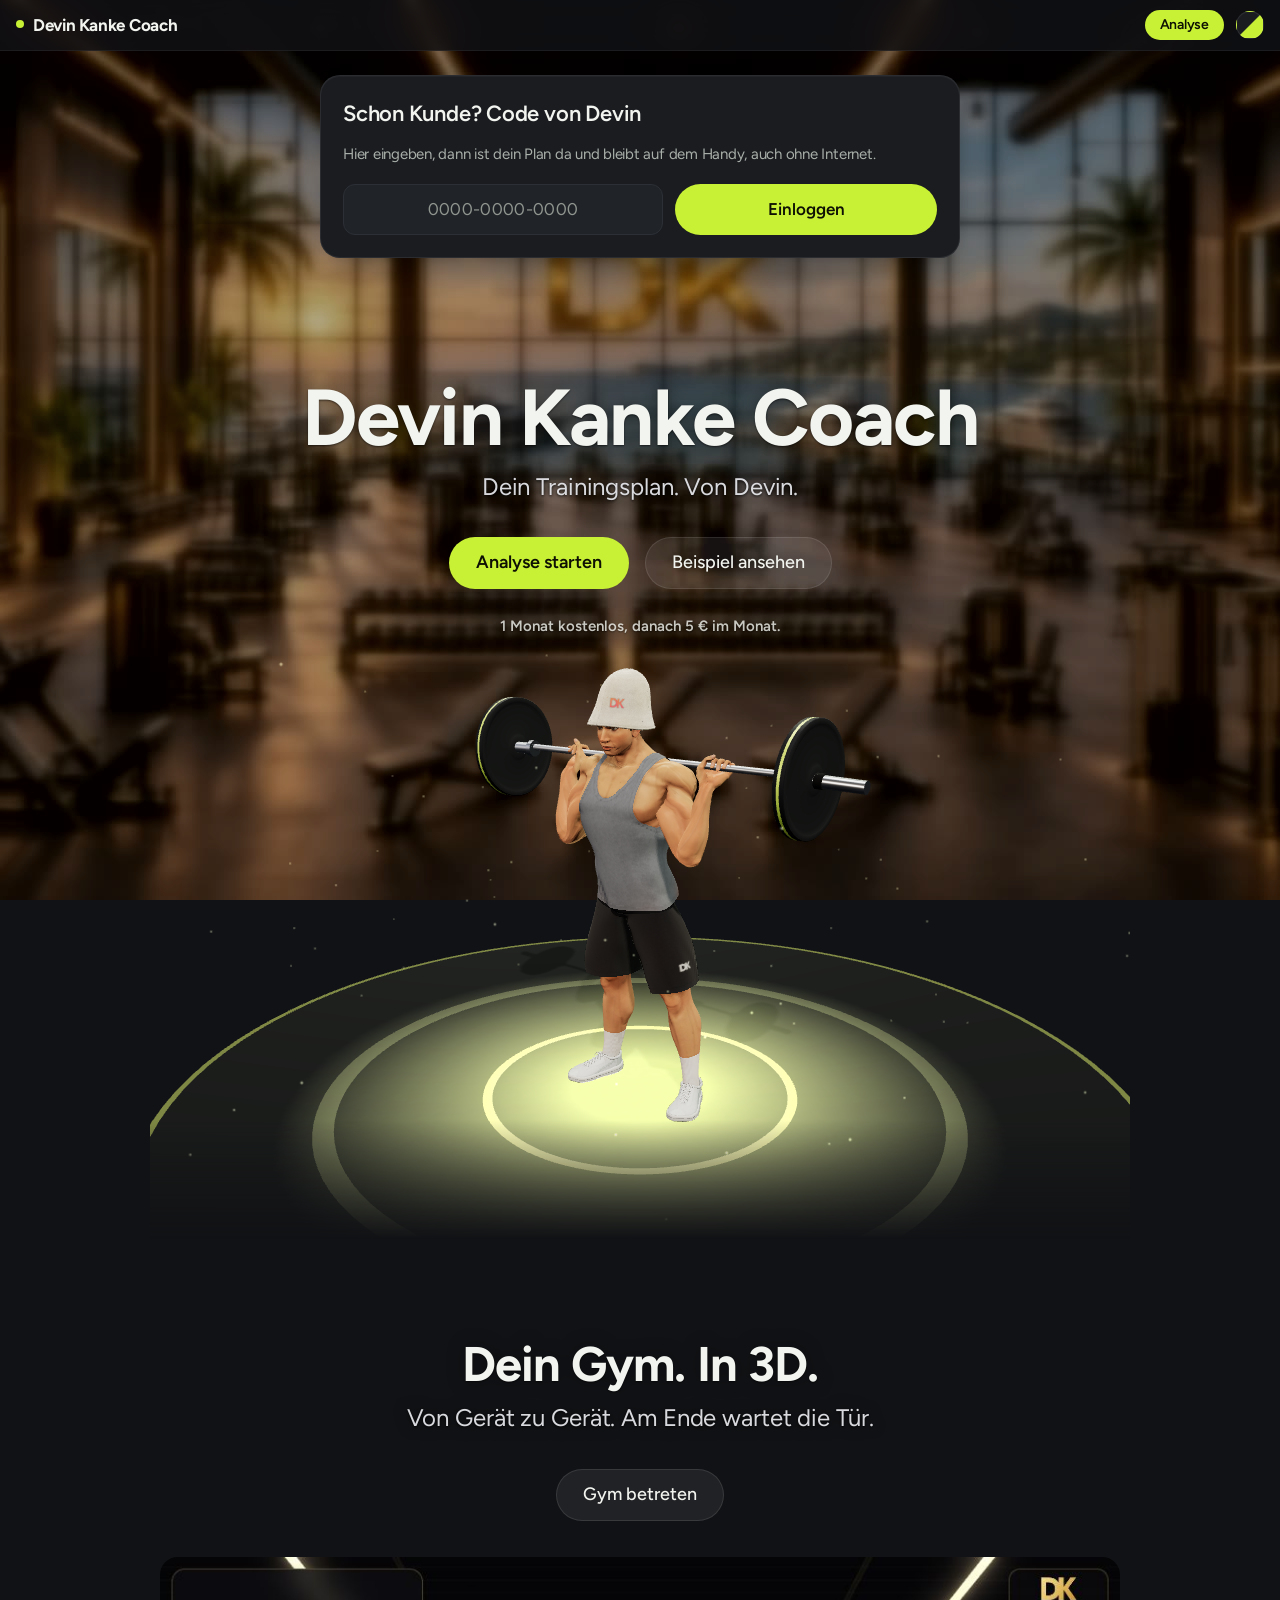
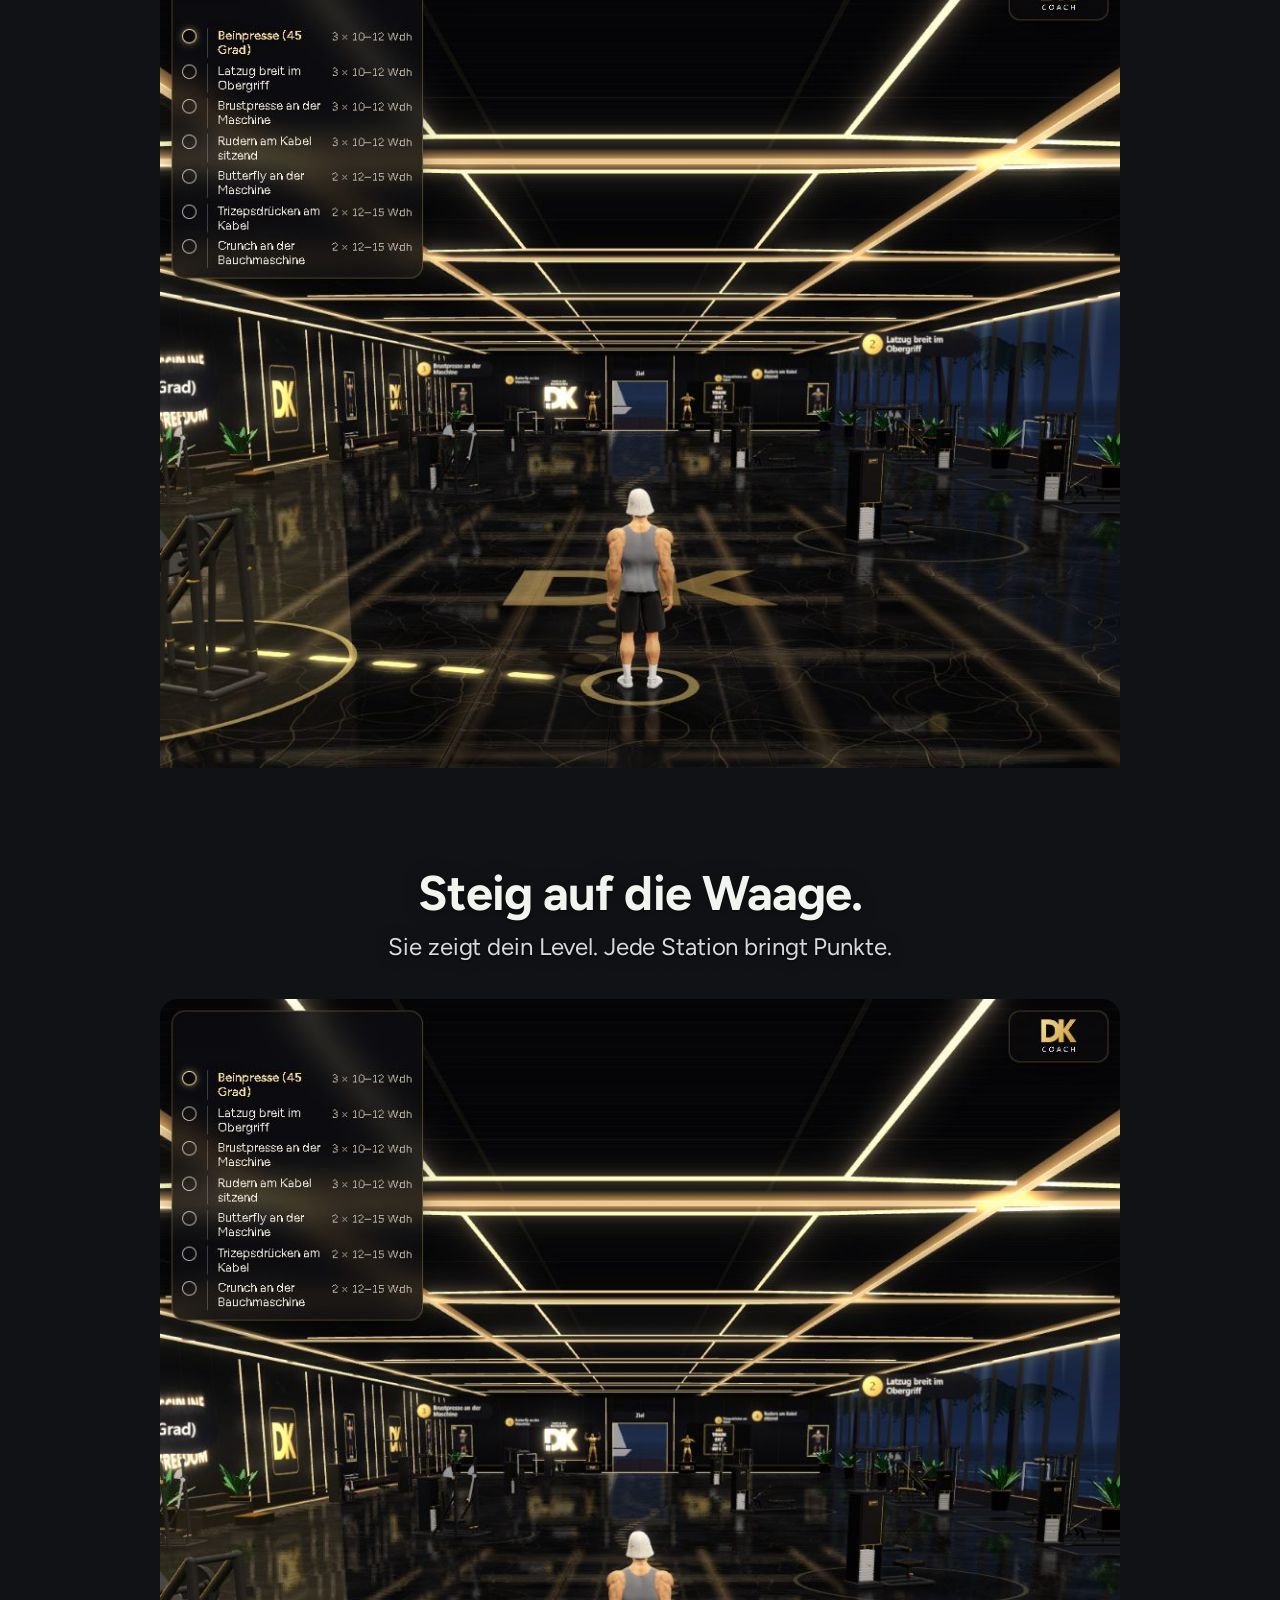
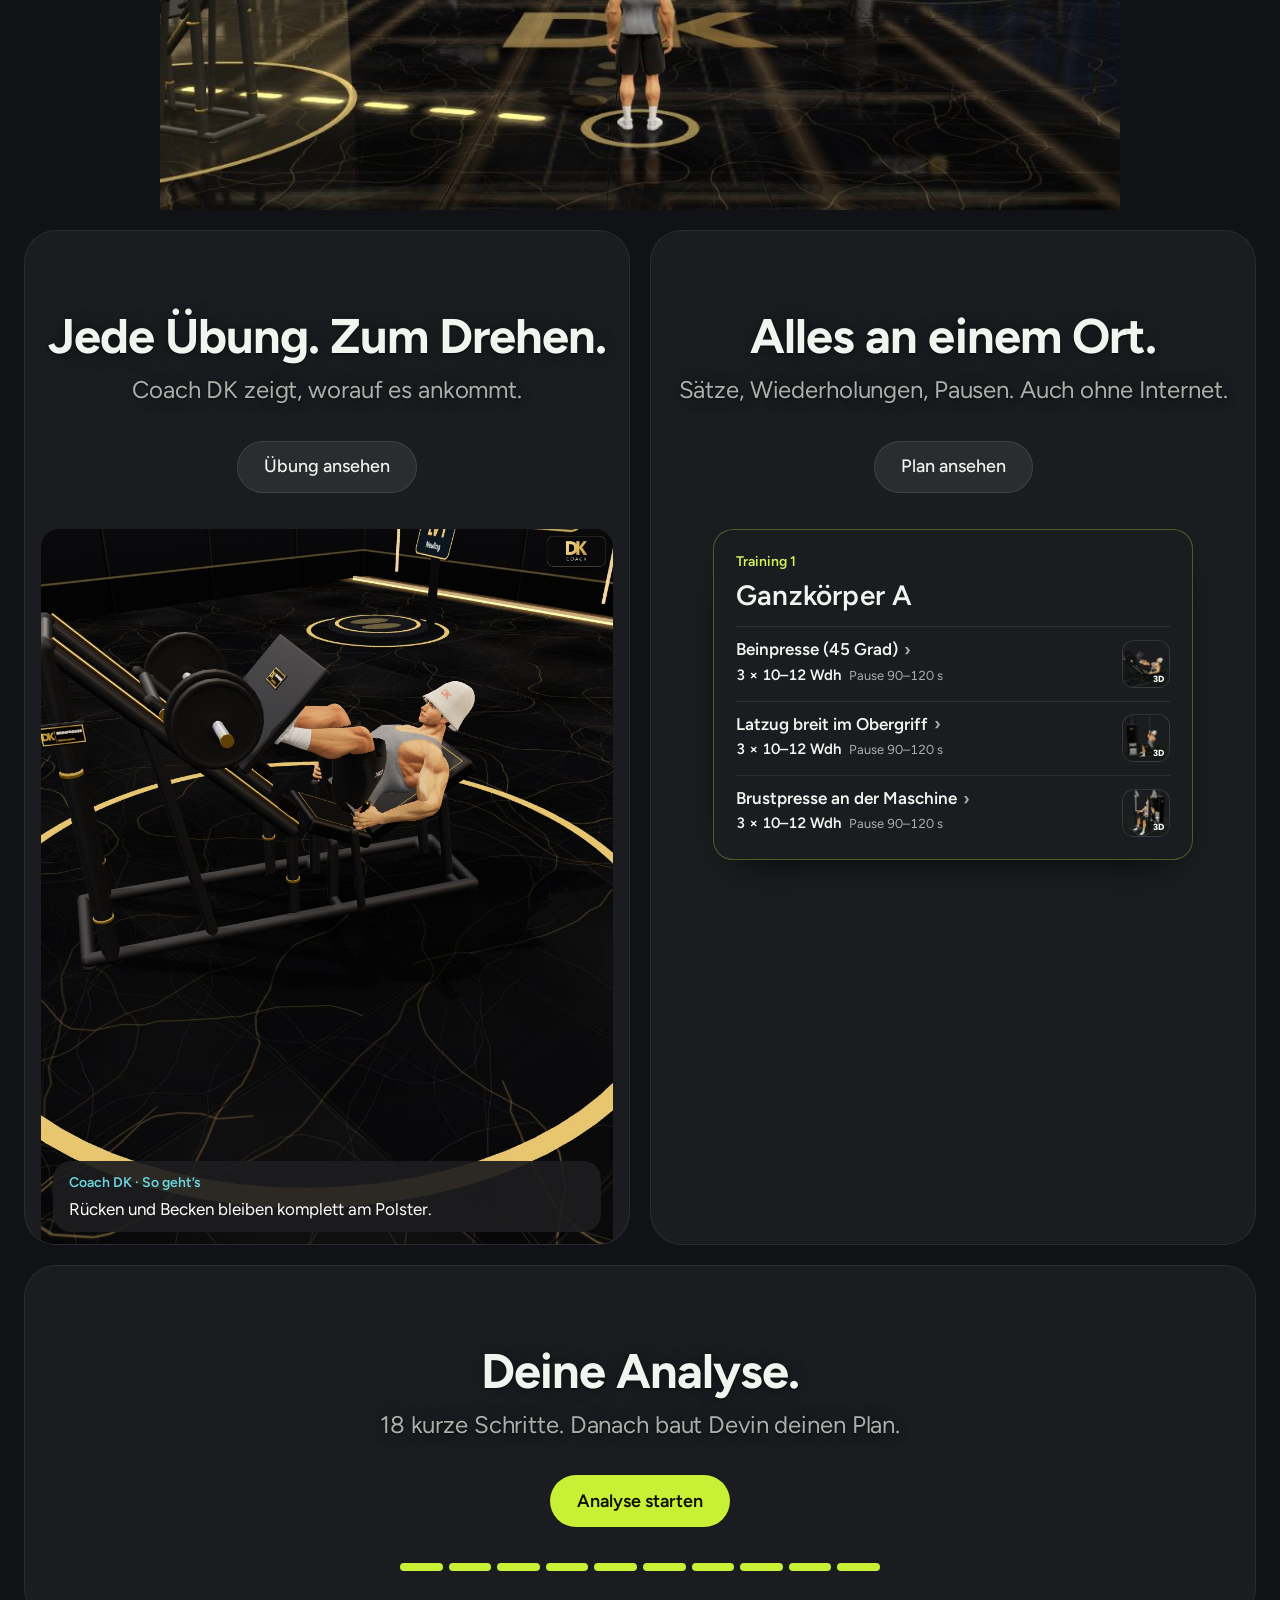
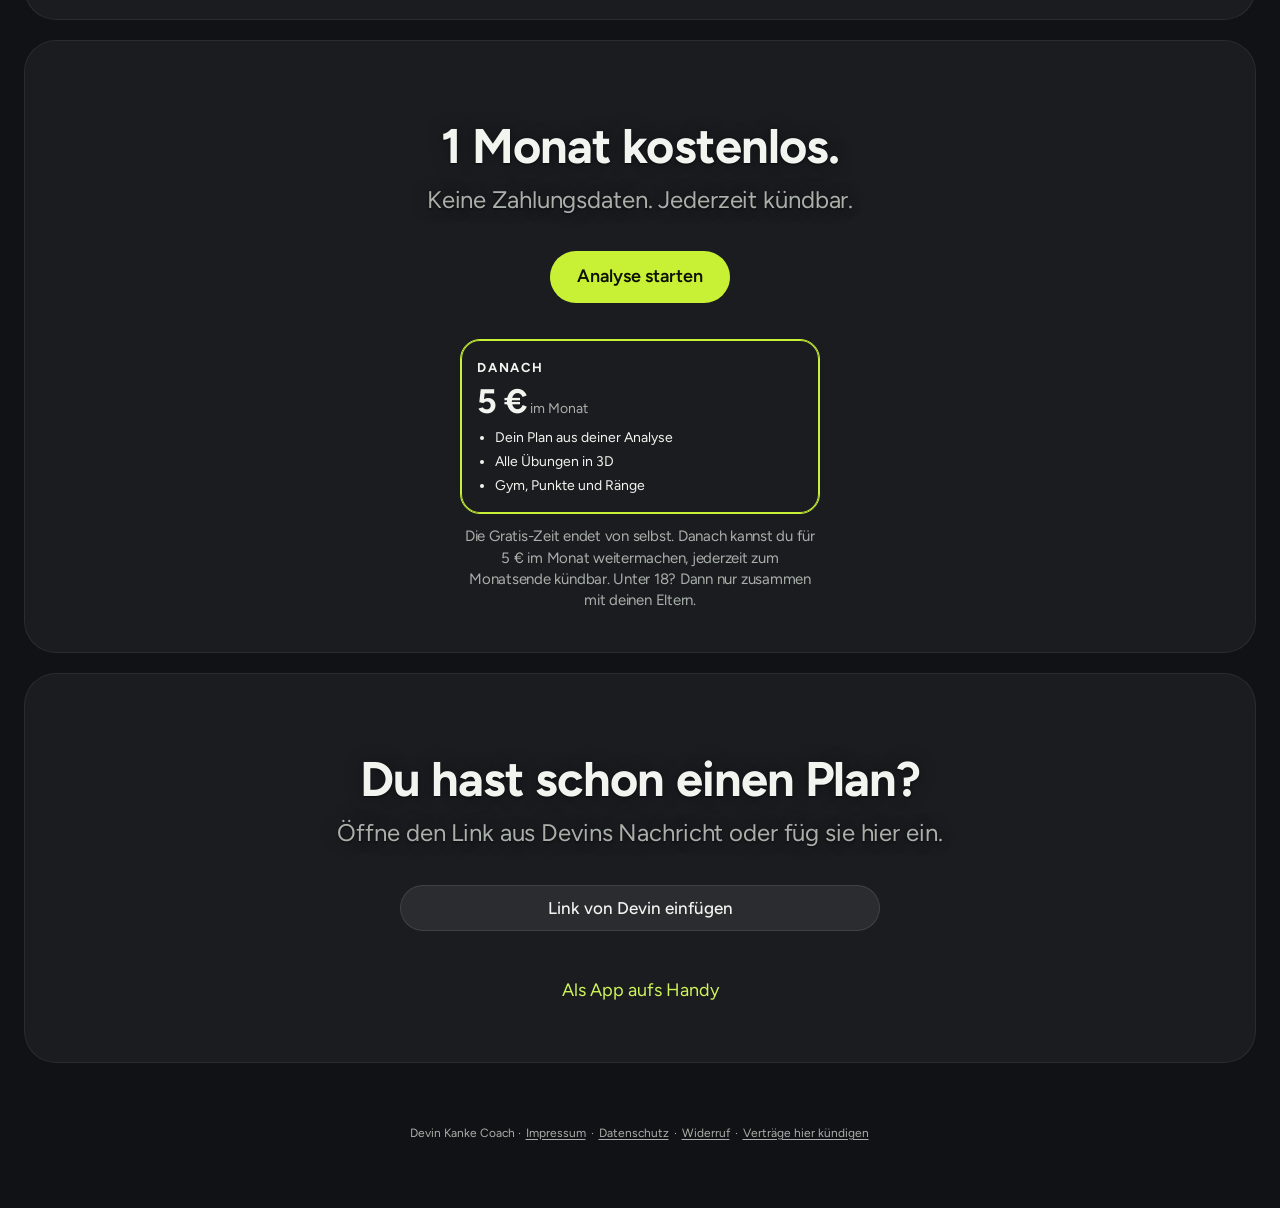
==== index.html @ 07b8d3a4 "Statistik in der Leiste: eigene Seite mit Leucht-Graph, wie lange du schon dabei bist, Tag, Woche, M" ====
<!doctype html>
<html lang="de">
<head>
<meta charset="utf-8"><meta http-equiv="Content-Security-Policy" content="default-src 'none'; script-src 'self' 'sha256-0kHb4XYvAkXy/tUUqBb4hDXwXzi+fM/vh4l9e+M5zUE=' 'sha256-laEu9MWosMsnlug2a+fNAsjiQ07jpKaCE/9obscU6H0=' 'sha256-47SYuv52ST9yQ76ncm8OHvWn4zem0EXrZt9l4WuC2XY='; style-src 'self' 'unsafe-inline'; img-src 'self' data: blob:; font-src 'self'; media-src 'self'; connect-src 'self' https://script.google.com/macros/s/AKfycbyLPzLHNzum-pwciI3_dzC59O2ORegEOl_eoz95GNV7-4xVumbC5oZRW1EZlCbvzE4xHg/exec https://script.googleusercontent.com; manifest-src 'self'; worker-src 'self'; base-uri 'none'; form-action 'none'; object-src 'none'">
<meta name="viewport" content="width=device-width,initial-scale=1,maximum-scale=1,user-scalable=no,viewport-fit=cover">
<meta name="dk-kein-zoom" content="1">
<meta name="dk-wellen-video" content="">
<title>Coach Devin Kanke – dein persönlicher Trainingsplan</title>
<meta name="description" content="Coach Devin Kanke: Persönlicher Trainingsplan für Muskelaufbau, Kraft und Fitness, von deinem Coach Devin Kanke. Mit 3D-Übungen, Fortschritts-Statistik und Plan auf dem Handy, auch ohne Internet.">
<meta name="robots" content="index, follow">
<meta property="og:type" content="website"><meta property="og:locale" content="de_DE"><meta property="og:site_name" content="Coach Devin Kanke">
<meta property="og:title" content="Coach Devin Kanke"><meta property="og:description" content="Dein persönlicher Trainingsplan von Coach Devin Kanke."><meta property="og:url" content="https://devin-kanke.com/">
<meta name="twitter:card" content="summary"><meta name="twitter:title" content="Coach Devin Kanke">
<script type="application/ld+json">{"@context":"https://schema.org","@type":"WebSite","name":"Coach Devin Kanke","alternateName":["Devin Kanke Coach","Coach Devin Kanke","Devin Kanke"],"url":"https://devin-kanke.com/","inLanguage":"de"}</script>
<meta name="theme-color" content="#111215"><script>try{var l=localStorage.getItem('dk_look');if(!localStorage.getItem('dk_look_start1711')){l='sport';localStorage.setItem('dk_look',l);localStorage.setItem('dk_look_start1711','1')}if(l){document.documentElement.dataset.look=l;var m=document.querySelector('meta[name=theme-color]');if(m)m.content=l==='klar'?'#F5F5F7':l==='gold'?'#060608':l==='sport'?'#111215':'#86CBEE'}}catch(e){document.documentElement.dataset.look='sport'}</script>
<meta name="apple-mobile-web-app-capable" content="yes">
<meta name="mobile-web-app-capable" content="yes">
<meta name="apple-mobile-web-app-status-bar-style" content="default">
<meta name="apple-mobile-web-app-title" content="Devin Kanke">
<!-- manifest setzt app.js (nicht auf dem iPhone: dort soll „Zum Home-Bildschirm“ den Link mit dem Plan behalten) -->
<link rel="icon" href="icon.svg" type="image/svg+xml">
<link rel="apple-touch-icon" href="icon-180.png">
<script type="importmap">{ "imports": { "three": "./vendor/three.module.min.js" } }</script>
<!-- Design wie die Trainer-Seite: stil.css kommt aus app/src (build.js kopiert es), buehne.css = 3D-Bühne für beide -->
<link rel="stylesheet" href="schriften/schriften.css">
<link rel="stylesheet" href="stil.css">
<link rel="stylesheet" href="buehne.css">
<link rel="stylesheet" href="sport.css">
<style>
/* Nur Kunden-App: Rahmen ohne claude.ai (dort setzt die Plattform diese Grundwerte) */
html, body { margin: 0; padding: 0; }
img { max-width: 100%; }
[hidden] { display: none !important; }
.kopf .rechts { max-width: 50%; overflow: hidden; text-overflow: ellipsis; white-space: nowrap; }
.willkommen { justify-items: center; text-align: center; padding: 28px 18px; }
.willkommen .logo { width: 72px; height: 72px; border-radius: 18px; }
/* Code-Eingabe und Analyse (seit 29.10.2026) */
.code-feld { width: 100%; max-width: 320px; font-size: 24px; text-align: center; letter-spacing: .08em; font-variant-numeric: tabular-nums; }   /* 12 Ziffern + 2 Striche (13.11.2026) */
.willkommen .einfuegen, .willkommen .einfuegen textarea { width: 100%; }
.analyse .frage { grid-template-columns: 1fr; gap: 8px; }
.analyse .janein span { min-width: 84px; padding: 10px 0; }
.analyse .frage-gross { font-size: 24px; line-height: 1.2; margin-bottom: 4px; }
.analyse .versteckt { position: absolute; width: 1px; height: 1px; overflow: hidden; clip: rect(0 0 0 0); white-space: nowrap; }
/* Über mich, Rechtliches und Umzug (06.11.2026) */
.st-block.st-ueber { padding-bottom: 48px; }
.st-ueber-text { display: grid; justify-items: center; gap: 16px; max-width: 560px; }
.st-ueber-text .logo { width: 64px; height: 64px; border-radius: 16px; }
.st-ueber-text p { margin: 0; font-size: 17px; line-height: 1.47; color: var(--zeile); text-wrap: pretty; }
.st-fuss a { display: inline-block; padding: 14px 2px; color: inherit; text-decoration: underline; text-underline-offset: 2px; }
.umzug .knopf { justify-self: start; }
/* Angebot (21.11.2026): Gratis-Zeit, danach ein Preis im Monat. Startseite und „Zugang abgelaufen“ */
.st-block.st-angebot { padding-bottom: 40px; }
.st-stufen { display: grid; grid-template-columns: repeat(2, minmax(0, 1fr)); gap: 12px; width: 100%; max-width: 560px; }
.st-stufen.weiter { grid-template-columns: minmax(0, 1fr); max-width: 420px; }   /* „Zugang abgelaufen“: mit Bezahl-Knopf */
.st-stufen.eins { grid-template-columns: minmax(0, 1fr); max-width: 360px; }   /* ein Preis für alles (21.11.2026) */
.st-stufe { min-width: 0; display: grid; align-content: start; gap: 8px; padding: 18px 16px; border-radius: 20px; border: 1px solid var(--linie); background: color-mix(in srgb, var(--flaeche) 90%, transparent); color: var(--text); text-align: left; }
.st-stufe.haupt { border-color: var(--akzent); box-shadow: inset 0 0 0 1px var(--akzent); }
.st-stufe-name { font-size: 13px; font-weight: 700; letter-spacing: .14em; text-transform: uppercase; color: var(--text2); }
.st-stufe.haupt .st-stufe-name { color: var(--text); }
.st-stufe-preis { margin: 0; }
.st-stufe-preis b { font-size: 34px; line-height: 1; letter-spacing: -.02em; }
.st-stufe-preis span { font-size: 14px; color: var(--text2); }
.st-stufe ul { margin: 0; padding-left: 18px; display: grid; gap: 4px; font-size: 14px; line-height: 1.4; }
.st-stufe .knopf { margin-top: 6px; text-align: center; text-decoration: none; }
.st-stufen > p { grid-column: 1 / -1; margin: 0; text-align: center; }
@media (max-width: 359px) { .st-stufen { grid-template-columns: 1fr; } }
/* Gesamttest 13.11.2026: Analyse-Knopf und Farbwelt oben rechts zählen 44 px hoch bzw. breit (vorher 42 und 40). Nach links nur 6 px, dort steht der andere Knopf (12 px Abstand) */
.kopf .st-nav::before { inset: -7px -6px; }
.look-wahl::before { inset: -8px -10px -8px -6px; }
/* Gesamttest 13.11.2026: „Hier bist du“ im Rang lag in Klar auf dem getönten Grund bei 4,1:1, jetzt volle Textfarbe */
.rang-leiter li.jetzt .leise { color: var(--text); }
/* Gesamttest 13.11.2026: „Aufwärmen“ zum Aufklappen war nur 21 px hoch. Größere Trefferfläche, Aufbau fast gleich (oben 10 px tiefer, damit „Ins Gym gehen“ darüber nichts abgibt) */
.block details > summary.klein { padding-block: 12px; margin-block: -2px -12px; }
.tm.still .tm-in > * { animation: none; }   /* Schmerz-Skala: ein Tipp auf eine Zahl blendete die ganze Ansicht neu ein (Gesamttest 13.11.2026) */
.aktionen { gap: 12px; }   /* Gesamttest 13.11.2026: „Training starten“ und „Ins Gym gehen“ standen 8 px auseinander, der 6-px-Rand des einen reichte über die Mitte */
/* Nachbesserung 14.11.2026 (nur Kunden-App, buehne.css gilt auch für die Trainer-Seite):
   Rang-Wappen: Zahl mit mindestens 4,5:1 gegen beide Enden des Verlaufs. Dunkle Metalle (1–5) weiße Zahl, das helle Ende etwas dunkler;
   helle Metalle (6–10) dunkle Zahl, bei 9 und 10 das dunkle Ende etwas heller. „Coach DK erklärt“ 44 px hoch (vorher 42) */
.rang-wappen.t1 { --a: #6c7585; } .rang-wappen.t2 { --a: #a06a3b; } .rang-wappen.t3 { --a: #6c747e; } .rang-wappen.t4 { --a: #5a7790; --b: #455d73; } .rang-wappen.t5 { --a: #5d7886; }
.rang-wappen.t9 { --b: #4291dc; } .rang-wappen.t10 { --b: #e6508c; }
.rang-wappen:is(.t6, .t7, .t8, .t9, .t10) { color: #16181d; }
.rang-wappen:is(.t6, .t7, .t8, .t9, .t10) b { text-shadow: 0 1px 0 rgba(255, 255, 255, .35); }
.erklaer-knopf { min-height: 44px; }
/* Live-Gym (Nachbesserung 14.11.2026): Bis 520 px lag „PR-Raum“ unten rechts auf dem großen Knopf und dem Hilfetext (mit Maus), bei 320 px
   mit Touch berührte er den großen Knopf, sobald der Übungsname dreizeilig wird. Jetzt oben rechts unter Mond und Schließen, neben dem Plan ist Platz.
   Mit Maus steht der Hilfetext über dem großen Knopf statt auf ihm und der runden Karte; ab 1101 px steht der große Knopf über der Tasten-Leiste */
@media (max-width: 520px) { .raum.live .raum-pr-knopf { top: calc(124px + env(safe-area-inset-top, 0px)); bottom: auto; } }
@media (hover: hover) and (pointer: fine) and (max-width: 520px) { .raum.live .raum-tipp { bottom: calc(232px + env(safe-area-inset-bottom, 0px)); } }
@media (hover: hover) and (pointer: fine) and (min-width: 1101px) { .raum.live .raum-unten { bottom: calc(68px + env(safe-area-inset-bottom, 0px)); } .raum.live .raum-tipp { bottom: calc(150px + env(safe-area-inset-bottom, 0px)); } }
body.start .umzug { grid-column: 1 / -1; margin: 12px 12px 0; }
/* Wie eine App (07.11.2026, Devin: „dass du nichts markieren kannst“, „dass man nicht reinzoomen kann“): kein Markieren außer in Feldern, kein Doppeltipp-Zoom */
html { touch-action: manipulation; -webkit-text-size-adjust: 100%; text-size-adjust: 100%; }
body { -webkit-user-select: none; user-select: none; -webkit-touch-callout: none; }
input, textarea, select, [contenteditable="true"] { -webkit-user-select: text; user-select: text; -webkit-touch-callout: default; }
/* Größere Trefferfläche: In der Kunden-App stehen Knöpfe mindestens 12 px auseinander, darum 6 px Rand statt 4 (auf der Trainer-Seite nur 8 px Lücke) */
html :where(button, a[href], [role=button], label, summary):where(.knopf, .eb-knopf)::before { inset: -6px; }
/* Code-Leiste oben auf der Startseite (07.11.2026, Devin: „eine Leiste, wo du deinen Code direkt eingeben kannst … als Erstes gezeigt“) */
.code-leiste { display: grid; gap: 6px; }
body.start .code-leiste { grid-column: 1 / -1; margin: 12px 12px 0; }   /* wie die Karte „Neue Adresse“: Abstand zum Rand, auf dem PC über beide Spalten */
.code-leiste .lbl { font-size: 19px; font-weight: 600; letter-spacing: -.01em; }
.code-leiste .leise { margin: 0; }
.code-reihe { display: flex; flex-wrap: wrap; gap: 12px; align-items: stretch; margin-top: 4px; }   /* sehr schmal: Knopf rutscht unter das Feld, der Code bleibt ganz sichtbar */
.code-reihe .code-feld { flex: 1 0 calc(14ch + 40px); min-width: 0; font-size: 17px; letter-spacing: .02em; padding-left: 10px; padding-right: 10px; text-align: center; font-variant-numeric: tabular-nums; }
.code-reihe .knopf { flex: 1 0 auto; }
.code-leiste [role="status"]:empty { display: none; }
/* Kunden-Test 22.11.2026: Preis gleich oben auf der Startseite, Hinweis beim Satz-Eintragen */
.st-held .st-preis { margin: 14px 0 0; font-size: 15px; font-weight: 600; opacity: .8; }
.tm-speichert { margin: 10px 0 0; }
/* PC und MacBook (07.11.2026, Devin: „auf dem PC … schön aussieht … Schrift schöner … schöne Effekte“): ab 1024 px ein ruhiger Rahmen bis 1280 px,
   große Überschriften mit enger Laufweite, größere Zeilen, Code-Leiste mittig. Effekte: Karten heben sich unter der Maus, die große Überschrift glänzt sanft. */
@media (min-width: 1024px) {
  body.start .inhalt { max-width: 1280px; margin-inline: auto; gap: 20px; padding-inline: 24px; }
  body.start .kopf-innen { max-width: 1280px; }
  body.start .code-leiste { justify-self: center; width: min(640px, 100%); margin: 24px 0 4px; padding: 22px 26px; }
  .code-leiste .lbl { font-size: 22px; }
  .st-block { border-radius: 32px; padding-block-start: 80px; gap: 36px; }
  .st-block.st-held { padding-top: 96px; border-radius: 36px; }
  .st-text { max-width: 780px; gap: 12px; }
  .st-block h1 { font-size: clamp(64px, 6.2vw, 96px); line-height: 1.02; letter-spacing: -.035em; font-weight: 700; }
  .st-block h2 { font-size: clamp(44px, 3.8vw, 60px); line-height: 1.05; letter-spacing: -.028em; font-weight: 700; }
  .st-zeile { font-size: 24px; line-height: 1.35; letter-spacing: -.005em; }
  .st-knoepfe { gap: 16px; margin-top: 22px; }
  .st-knoepfe .knopf { min-height: 52px; padding-inline: 26px; font-size: 18px; }
  .st-bild { max-width: 960px; }
  .st-mock, .st-fragen, .st-eigen .einfuegen { max-width: 480px; }
  .st-block:not(.st-held) { transition: transform .5s var(--feder), box-shadow .5s var(--sanft); }
  .st-block:not(.st-held):hover { transform: translateY(-6px); box-shadow: 0 30px 60px -30px rgba(0, 0, 0, .45); }
  .st-held h1 { background: linear-gradient(100deg, var(--held-text) 25%, var(--akzent-hell) 50%, var(--held-text) 75%) 0 0 / 250% 100%; -webkit-background-clip: text; background-clip: text; -webkit-text-fill-color: transparent; animation: st-glanz 8s ease-in-out 1; }   /* Ruhig und schön (19.11.2026): einmal glänzen statt endlos */
  @keyframes st-glanz { 0%, 100% { background-position: 100% 0; } 50% { background-position: 0 0; } }
}
@media (min-width: 1024px) and (prefers-reduced-motion: reduce) { .st-held h1 { animation: none; } .st-block:not(.st-held):hover { transform: none; } }
/* Wellen im Hintergrund und Schrift (09.11.2026, Devin: „Wellen … Strand“, Schrift „nicht so eckig, nicht so pixelig, schön sauber, ein bisschen größer“) */
.dk-wellen-video { position: fixed; top: 0; left: 0; width: 100vw; height: 100vh; height: 100lvh; object-fit: cover; z-index: -1; pointer-events: none; }
.dk-wellen-video::-webkit-media-controls, .dk-wellen-video::-webkit-media-controls-start-playback-button { display: none !important; -webkit-appearance: none; }
html.dk-wellen-an::before, html.dk-wellen-an::after { content: none; }
html:root { --f-text: "Figtree", -apple-system, BlinkMacSystemFont, "Segoe UI", system-ui, Roboto, sans-serif; --f-display: var(--f-text); --f-zahl: var(--f-text); }
body { font-size: 18px; letter-spacing: 0; text-rendering: optimizeLegibility; -webkit-font-smoothing: antialiased; -moz-osx-font-smoothing: grayscale; }
.klein { font-size: 15px; }
.knopf { font-size: 17px; letter-spacing: 0; }
.knopf.klein { font-size: 15px; }
nav.leiste button { font-size: 13px; letter-spacing: 0; }
@media (min-width: 1024px) { .st-block h1 { letter-spacing: -.025em; } .st-block h2 { letter-spacing: -.02em; } }
/* Feinschliff (10.11.2026, Devin: „professionell Design … wie eine App, die man täglich benutzen kann und es nächsten Tag benutzen will“).
   Nur Kunden-App. Kopf mit Gruß, Wochenkarte, Fortschritt, ruhige Übungszeilen, Technik-Tipp, Ruhetag, Plan-Werte in vier Spalten. Farben nur aus den Farbwelten. */
.plan-kopf.gruss { gap: 2px; }
.plan-kopf.gruss h1 { text-wrap: balance; }
.plan-kopf.gruss .meldung { margin-top: 10px; }
.woche-karte { gap: 14px; }
.woche-kopf { display: grid; grid-template-columns: minmax(0, 1fr) auto; align-items: center; gap: 2px 12px; }
.woche-kopf p { grid-column: 1 / -1; text-wrap: pretty; }
.woche-kopf .knopf { margin-right: -8px; }
.woche-karte .wochenleiste .wt { min-height: 70px; background: none; border-color: transparent; box-shadow: none; }
.woche-karte .wochenleiste .wt.heute { border-color: var(--akzent); }
.woche-karte .wochenleiste .wt.an { background: var(--knopf-voll); border-color: transparent; }
.woche-karte .wochenleiste .wt.an.kg-zieht { box-shadow: 0 16px 34px -12px rgba(0, 0, 0, .55); }
.woche-karte .wt .wt-nr { font-size: 17px; font-weight: 600; line-height: 1.15; color: var(--text); font-variant-numeric: tabular-nums; }
.woche-karte .wt.vorbei .wt-nr { color: var(--text2); font-weight: 500; }
.woche-karte .wt.an .wt-nr { color: inherit; }
.woche-karte .wt.fertig b { color: var(--gut); }
.woche-karte .wt.an.fertig b { color: var(--auf-voll); }
.woche-stand { display: flex; align-items: center; gap: 12px; }
.woche-ring { position: relative; flex: 0 0 auto; width: 46px; height: 46px; display: grid; place-items: center; }
.woche-ring::before { content: ""; position: absolute; inset: 0; border-radius: 50%;
  background: conic-gradient(var(--akzent-hell) calc(var(--p, 0) * 1%), color-mix(in srgb, currentColor 14%, transparent) 0);
  -webkit-mask: radial-gradient(farthest-side, transparent calc(100% - 5px), #000 calc(100% - 4.5px)); mask: radial-gradient(farthest-side, transparent calc(100% - 5px), #000 calc(100% - 4.5px)); }
.woche-ring b { font-size: 14px; font-weight: 600; font-variant-numeric: tabular-nums; }
.woche-stand.voll .woche-ring::before { background: var(--gut); }
.woche-stand.voll .woche-ring b { font-size: 19px; color: var(--gut); }
.woche-text { display: grid; gap: 1px; min-width: 0; }
.woche-text b { font-size: 16px; font-weight: 600; line-height: 1.3; }
.woche-text small { font-size: 14px; color: var(--text2); }
.fortschritt { display: grid; gap: 8px; }
.fortschritt-balken { height: 6px; border-radius: 99px; background: color-mix(in srgb, currentColor 14%, transparent); overflow: hidden; }
.fortschritt-balken i { display: block; height: 100%; border-radius: inherit; background: var(--knopf-voll); }
.fortschritt.voll .fortschritt-balken i { background: var(--gut); }
.block.heute .ueb-liste { gap: 0; }
.block.heute .ueb-karte { background: none; border: 0; border-top: 1px solid var(--linie); border-radius: 0; padding: 12px 0; }
.block.heute .ueb-karte:last-child { padding-bottom: 0; }
.block.heute .ueb-name { font-size: 17px; line-height: 1.25; }
.block.heute .ueb-name::after { color: var(--text2); }
.block.heute .ueb-dosis { color: var(--text2); }
.block.heute .ueb-dosis b { color: var(--text); }
.block.heute .mini3d { width: 48px; height: 48px; border-radius: 12px; }
.block.tagestipp { grid-template-columns: minmax(0, 1fr) auto; align-items: center; column-gap: 14px; }
.tipp-text { display: grid; gap: 4px; justify-items: start; min-width: 0; }
.tipp-text small { font-size: 14px; font-weight: 600; color: var(--akzent-hell); }
.tipp-text p { font-size: 16px; line-height: 1.4; color: var(--text2); text-wrap: pretty; }
.naechstes { display: flex; align-items: center; gap: 12px; padding: 12px 14px; border-radius: 14px; background: var(--reihe); border: 1px solid var(--rand-weich); }
.naechstes > span { flex: 1; display: grid; gap: 2px; min-width: 0; }
.naechstes small { font-size: 13px; color: var(--text2); }
.naechstes b { font-weight: 600; }
.rang-kurz-ziel { font-size: 13px; font-weight: 400; color: var(--text2); }
.block > ul:not([class]), #trainingstage > ul { margin: 0; padding-left: 20px; }
#trainingstage .optionen { display: grid; grid-template-columns: repeat(7, minmax(0, 1fr)); gap: 6px; max-width: 440px; }
#trainingstage .optionen span { display: grid; place-items: center; padding: 0; min-height: 44px; font-size: 15px; }
@media (max-width: 520px) {
  table.ueb tr { display: grid; grid-template-columns: .7fr 1fr 1fr 1.3fr; gap: 6px 10px; padding: 12px 0; }
  table.ueb td:first-child { grid-column: 1 / -1; padding-bottom: 0; }
  table.ueb td.z { display: grid; gap: 1px; font-size: 16px; font-weight: 600; white-space: nowrap; }
  table.ueb td.z::before { content: attr(data-l); font-size: 12px; font-weight: 400; color: var(--text2); }
}
/* Glas (16.11.2026, Devin: „Glow-Glass-Effekt wie bei Apple … dass die Buttons auch richtig geil aussehen“; dann: „dass man komplett durchgucken kann …
   nicht verschwommen … wie bei einer Brille … ein bisschen verschoben … er vergrößert“). Nur Kunden-App.
   Karten sind klares Glas: glas.js legt in jede Karte das Wellenbild der Seite, scharf und leicht vergrößert (wie durch eine Brille), mit heller Kante und Schatten.
   Ein dünner Farbton und ein feiner Schriftschatten halten den Text lesbar. Kopf und Leiste unten bleiben weichgezeichnet, weil dort Text darunter durchläuft.
   Hauptknopf mit Glanz oben und Schein in der Akzentfarbe, die anderen Knöpfe als Glas-Pille; der Glanz liegt nur im oberen Drittel, hinter der Schrift bleibt die alte Farbe.
   Ohne glas.js, in der Farbwelt Klar, in Blättern, Training und Gym und mit „Transparenz reduzieren“ bleiben die Karten dicht wie bisher. */
:root { --g-ton: rgba(255, 255, 255, .15); --g-ton2: rgba(255, 255, 255, .03); --g-kante: rgba(255, 255, 255, .95); --g-rand: rgba(255, 255, 255, .7); --g-tief: rgba(10, 60, 90, .14); --g-saum: rgba(255, 255, 255, .62);
  --g-schatten: 0 26px 50px -26px rgba(10, 60, 90, .6), 0 3px 8px rgba(10, 60, 90, .1); --g-schein: rgba(10, 116, 176, .5); --g-glanz: rgba(255, 255, 255, .55); --g-schrift: 0 0 3px rgba(255, 255, 255, .95), 0 1px 2px rgba(255, 255, 255, .85); --g-bild: url(wellen-hell.jpg); }
:root[data-look="gold"] { --g-ton: rgba(12, 12, 16, .22); --g-ton2: rgba(12, 12, 16, .06); --g-kante: rgba(255, 240, 205, .5); --g-rand: rgba(236, 200, 110, .3); --g-tief: rgba(0, 0, 0, .45); --g-saum: rgba(255, 236, 190, .17);
  --g-schatten: 0 28px 54px -24px rgba(0, 0, 0, .9), 0 3px 8px rgba(0, 0, 0, .35); --g-schein: rgba(220, 180, 83, .5); --g-glanz: rgba(255, 255, 255, .12); --g-schrift: 0 0 4px rgba(0, 0, 0, .9), 0 1px 3px rgba(0, 0, 0, .85); --g-bild: url(wellen-dunkel.jpg); }
:root[data-look="klar"] { --g-kante: #fff; --g-rand: rgba(0, 0, 0, .07); --g-tief: rgba(0, 0, 0, .05); --g-schein: rgba(0, 113, 227, .42); --g-glanz: rgba(255, 255, 255, .6); }
html.dk-wellen-an .g-glas { --g-r: 26px; position: relative; isolation: isolate; border: 1px solid var(--g-rand); border-radius: var(--g-r); text-shadow: var(--g-schrift);
  box-shadow: inset 0 1px 0 var(--g-kante), inset 0 -1px 0 var(--g-tief), inset 0 0 26px var(--g-saum), var(--g-schatten); }
html.dk-wellen-an .rang-kurz.g-glas { --g-r: 20px; }
html.dk-wellen-an .g-glas .knopf, html.dk-wellen-an .g-glas input, html.dk-wellen-an .g-glas textarea, html.dk-wellen-an .g-glas .wt, html.dk-wellen-an .g-glas .block { text-shadow: none; }
/* Glas stärker (16.11.2026, Devin: „Noch stärker“): Vergrößerung 1,34 statt 1,16, Farbton auf den Karten halbiert, dafür kräftigerer Schriftschatten. */
.g-linse { display: none; }
html.dk-wellen-an .g-glas > .g-linse { display: block; position: absolute; inset: 0; z-index: -1; border-radius: inherit; -webkit-clip-path: inset(0 round var(--g-r)); clip-path: inset(0 round var(--g-r)); pointer-events: none; }
html.dk-wellen-an .g-glas.g-fern > .g-linse { display: none; }
/* Durchsichtig statt Linse (18.11.2026, Devin: „dass es durchsichtig ist, dass man einfach nur durchgucken kann, aber nichts anderes“, „dass der Hintergrund immer gleich bleibt
   und dass da keine reingezoomt ist“): keine Leinwand mehr (glas.js malt nichts), kein Lichtschein, kein Farbschleier, kein Leuchten. Die Karte ist klar wie eine Scheibe,
   nur der feine Rand und der Schriftschatten halten Form und Lesbarkeit. Der Hintergrund steht fest. */
html.dk-wellen-an .g-glas { background: transparent; box-shadow: none; }
html.dk-wellen-an .g-glas > .g-linse { display: none; }
/* Lagune heller (Devin: „bei den weißen … auch direkt auch durchsichtig machen, aber halt in helleren Stil“): halb weißer Schleier, man sieht weiter durch. Schwarz-Gold bleibt ganz klar. */
html.dk-wellen-an[data-look="lagune"] .g-glas { background: rgba(255, 255, 255, .5); }
/* Glas live (16.11.2026, Devin: „nur ein Standbild … nicht wie Glas“): glas.js malt das bewegte Wellen-Video in eine Leinwand je Karte. Darüber ein Lichtschein oben links wie auf echtem Glas. */
.g-linse canvas { position: absolute; inset: 0; width: 100%; height: 100%; display: block; }
.g-linse::before { content: ""; position: absolute; inset: 0; z-index: 1; pointer-events: none; background: linear-gradient(135deg, rgba(255, 255, 255, .34), rgba(255, 255, 255, 0) 38%), radial-gradient(120% 70% at 85% 110%, rgba(255, 255, 255, .14), transparent 60%); }
:root[data-look="gold"] .g-linse::before { background: linear-gradient(135deg, rgba(255, 245, 220, .16), rgba(255, 255, 255, 0) 38%); }
.g-linse::after { content: ""; position: absolute; inset: 0; z-index: 1; background: linear-gradient(155deg, var(--g-ton2), var(--g-ton) 70%); }
/* Sport (16.11.2026): Die Knopf-, Kopf- und Leisten-Regeln vom Glas gelten nicht in der Farbwelt Sport (dort eigene, ruhigere Knöpfe aus sport.css).
   :where() ändert die Spezifität nicht, in Lagune, Schwarz-Gold und Klar bleibt alles wie vorher. */
:where(:root:not([data-look="sport"])) .eintrag, :where(:root:not([data-look="sport"])) .naechstes { border-color: var(--g-rand); box-shadow: inset 0 1px 0 var(--g-kante), inset 0 -1px 0 var(--g-tief), 0 12px 26px -20px rgba(0, 0, 0, .55); }
:where(:root:not([data-look="sport"])) .kopf { box-shadow: inset 0 -1px 0 var(--g-tief), 0 10px 30px -22px rgba(0, 0, 0, .6); }
:where(:root:not([data-look="sport"])) nav.leiste { border-color: var(--g-rand); box-shadow: inset 0 1px 0 var(--g-kante), inset 0 -1px 0 var(--g-tief), 0 18px 40px -14px rgba(0, 0, 0, .5); }
:where(:root:not([data-look="sport"])) nav.leiste button[aria-current="page"] { box-shadow: inset 0 1px 0 var(--g-kante), 0 8px 20px -10px var(--g-schein); }
:where(:root:not([data-look="sport"])) .knopf, :where(:root:not([data-look="sport"])) .knopf:hover, :where(:root:not([data-look="sport"])) .blatt .knopf:hover { border: 1px solid var(--g-rand); border-radius: 999px;
  box-shadow: inset 0 1px 0 var(--g-kante), inset 0 -1px 0 var(--g-tief), 0 8px 18px -12px rgba(0, 0, 0, .45); }
:where(:root:not([data-look="sport"])) .knopf { background: linear-gradient(180deg, var(--g-glanz), transparent 32%), var(--knopf-grund); }
:where(:root:not([data-look="sport"])) .knopf:hover, :where(:root:not([data-look="sport"])) .blatt .knopf:hover { background: linear-gradient(180deg, var(--g-glanz), transparent 32%), var(--knopf-grund2); }
:where(:root:not([data-look="sport"])) .knopf.klein { border-radius: 999px; }
:where(:root:not([data-look="sport"])) .knopf.haupt, :where(:root:not([data-look="sport"])) .blatt .knopf.haupt, :where(:root:not([data-look="sport"])) .knopf.haupt:hover, :where(:root:not([data-look="sport"])) .blatt .knopf.haupt:hover { background: linear-gradient(180deg, rgba(255, 255, 255, .34), rgba(255, 255, 255, 0) 30%), var(--knopf-voll);
  border-color: rgba(255, 255, 255, .3); box-shadow: inset 0 1px 0 rgba(255, 255, 255, .65), inset 0 -2px 5px rgba(0, 0, 0, .16), 0 14px 30px -12px var(--g-schein), 0 3px 8px -3px var(--g-schein); }
:where(:root:not([data-look="sport"])) .knopf.haupt.kg-schwebt, :where(:root:not([data-look="sport"])) .knopf.haupt.kg-zieht { box-shadow: inset 0 1px 0 rgba(255, 255, 255, .65), 0 20px 40px -12px var(--g-schein), 0 4px 12px -3px var(--g-schein); }
:where(:root:not([data-look="sport"])) .knopf.haupt.kg-drueckt { box-shadow: inset 0 1px 0 rgba(255, 255, 255, .5), inset 0 2px 8px rgba(0, 0, 0, .2), 0 6px 18px -6px var(--g-schein); }
:where(:root:not([data-look="sport"])) .knopf:disabled, :where(:root:not([data-look="sport"])) .knopf[disabled] { box-shadow: none; }
/* Rang mit Medaille (16.11.2026, Devin: „dass man da so eine Medaille direkt sieht, dass du dann hochgehen kannst und so dein Level-System siehst“).
   rang.js baut die Medaille aus Band (.rm-band) und Scheibe (.rm-scheibe); Metall kommt aus --a/--b je Rang, das Band aus --band1/--band2.
   Karte auf „Heute“: Medaille, Rang x von 10, Punkte, Balken bis zur nächsten (gesperrten) Medaille, kleiner Level-Weg. Rang-Seite: „Dein Weg nach oben“. */
.rang-wappen.rm { width: 46px; height: 58px; display: block; background: none; clip-path: none; color: #fff; font-size: 17px; }
.rang-wappen.rm.gross { width: 122px; height: 150px; font-size: 46px; }
.rm-band { position: absolute; top: 0; left: 50%; width: 58%; height: 50%; transform: translateX(-50%);
  background: linear-gradient(90deg, var(--band1) 0 34%, var(--band2) 34% 66%, var(--band1) 66%); clip-path: polygon(0 0, 100% 0, 100% 100%, 50% 78%, 0 100%); filter: brightness(.95); }
.rm-scheibe { position: absolute; left: 0; right: 0; bottom: 0; aspect-ratio: 1; border-radius: 50%; display: grid; place-items: center; overflow: hidden;
  background: radial-gradient(circle at 32% 26%, rgba(255, 255, 255, .7), rgba(255, 255, 255, 0) 38%), conic-gradient(from 200deg, var(--a), var(--b), var(--a), var(--b), var(--a));
  box-shadow: inset 0 0 0 2px rgba(255, 255, 255, .45), inset 0 -5px 10px rgba(0, 0, 0, .35), 0 8px 16px -8px rgba(0, 0, 0, .65); }
.rm-scheibe::before { content: ""; position: absolute; inset: 15%; border-radius: 50%; border: 1.5px solid rgba(255, 255, 255, .45); box-shadow: inset 0 1px 3px rgba(0, 0, 0, .3); }
.rang-wappen.rm.gross .rm-scheibe::before { border-width: 3px; }
.rm-scheibe b { position: relative; margin: 0; font-weight: 800; text-shadow: 0 1px 2px rgba(0, 0, 0, .5); }
.rang-wappen.rm:is(.t6, .t7, .t8, .t9, .t10) .rm-scheibe b { color: #16181d; text-shadow: 0 1px 0 rgba(255, 255, 255, .45); }
/* Glanz, der ab und zu über die eigene Medaille läuft */
.rm-scheibe::after { content: ""; position: absolute; top: -20%; bottom: -20%; width: 40%; left: -60%; transform: skewX(-18deg); background: linear-gradient(90deg, transparent, rgba(255, 255, 255, .75), transparent); animation: rm-glanz 1.8s ease-in-out .8s 2 both; }
@keyframes rm-glanz { 0%, 30% { left: -60%; } 100% { left: 130%; } }
/* Finger und Wischen (17.11.2026): keine Dauer-Animation: Glanz zweimal, Puls von „Coach DK erklärt“ dreimal */
@media (prefers-reduced-motion: no-preference) { .ek-welle { animation-iteration-count: 3; } }
.rang-wappen.rm.zu { filter: grayscale(1) brightness(.85); opacity: .55; }
.rang-wappen.rm.zu .rm-scheibe::after { content: none; }
.rang-wappen.rm.zu .rm-scheibe b { color: #fff; text-shadow: 0 1px 2px rgba(0, 0, 0, .5); }
.rang-auf .rang-wappen.rm.gross, .rang-held .rang-wappen.rm.gross { filter: drop-shadow(0 10px 24px color-mix(in srgb, var(--a) 55%, transparent)); }
/* Karte auf „Heute“ */
.rang-kurz.rm-karte { display: grid; gap: 8px; padding: 14px 16px; }
.rm-oben { display: flex; align-items: center; gap: 14px; }
.rm-karte .rang-kurz-text { gap: 0; }
.rm-stufe { font-size: 13px; color: var(--text2); }
.rm-karte .rang-kurz-text b { font-size: 20px; font-weight: 700; line-height: 1.2; }
.rm-karte .rang-kurz-pkt { display: grid; justify-items: end; line-height: 1.1; }
.rm-karte .rang-kurz-pkt b { font-size: 22px; font-weight: 800; }
.rm-karte .rang-kurz-pkt small { font-size: 12px; font-weight: 400; color: var(--text2); }
.rm-ziel { display: flex; align-items: center; gap: 10px; }
.rm-ziel .rang-balken { flex: 1; height: 10px; }
.rm-ziel .rang-wappen.rm { width: 26px; height: 33px; font-size: 11px; }
.rm-weg { display: grid; grid-template-columns: repeat(10, 1fr); gap: 6px; padding-top: 2px; }
.rm-weg i { height: 6px; border-radius: 99px; background: color-mix(in srgb, currentColor 16%, transparent); }
.rm-weg i.da { background: var(--akzent-hell); }
.rm-weg i.jetzt { background: var(--akzent-hell); box-shadow: 0 0 0 2px color-mix(in srgb, var(--akzent-hell) 35%, transparent), 0 0 10px var(--akzent-hell); }
/* Rang-Seite: Dein Weg nach oben */
.rm-pfad { position: relative; gap: 4px; }
.rm-pfad::before { content: ""; position: absolute; left: 33px; top: 30px; bottom: 30px; width: 3px; border-radius: 3px; background: color-mix(in srgb, currentColor 14%, transparent); }
.rm-pfad li { position: relative; display: grid; grid-template-columns: 46px minmax(0, 1fr); align-items: center; gap: 4px 14px; padding: 8px 10px; }
.rm-pfad li .rang-balken { grid-column: 2; height: 6px; }
.rm-pfad li.drin::after { content: ""; position: absolute; left: 33px; bottom: 50%; height: calc(100% + 4px); width: 3px; border-radius: 3px; background: var(--akzent-hell); z-index: 0; }
.rm-pfad li.drin:last-child::after { content: none; }
.rm-pfad li.jetzt::after { content: none; }
.rm-pfad li .rang-wappen { position: relative; z-index: 1; }
.rm-pfad-text { display: grid; gap: 1px; min-width: 0; }
.rm-pfad li.zu { opacity: 1; }
.rm-pfad li.zu .rm-pfad-text b { color: var(--text2); font-weight: 500; }
.rm-pfad li.jetzt { background: color-mix(in srgb, var(--akzent) 14%, transparent); border-radius: 16px; box-shadow: inset 0 0 0 1px color-mix(in srgb, var(--akzent) 35%, transparent); }
.rm-pfad li.jetzt .rm-pfad-text b { font-size: 19px; }
@media (prefers-reduced-motion: reduce) { .rm-scheibe::after { animation: none; content: none; } }
/* 16.11.2026: Hinweis „Neue Version da“, Offline-Anzeige, Übergabe-Code */
.update-hinweis { position: fixed; z-index: 90; left: 12px; right: 12px; top: calc(10px + env(safe-area-inset-top, 0px)); max-width: 520px; margin: 0 auto; display: flex; align-items: center; gap: 12px; padding: 12px 12px 12px 16px; border-radius: 18px; background: #1C1C1E; color: #FFF; box-shadow: 0 12px 34px rgba(0,0,0,.3); }
.update-hinweis .update-text { display: grid; gap: 2px; flex: 1; min-width: 0; }
.update-hinweis b { font-size: 16px; }
.update-hinweis small { font-size: 13px; color: #D1D1D6; line-height: 1.3; }
.update-hinweis .knopf { flex: none; min-height: 48px; white-space: nowrap; }
.netz-hinweis { position: fixed; z-index: 85; left: 50%; transform: translateX(-50%); bottom: calc(86px + env(safe-area-inset-bottom, 0px)); width: max-content; max-width: calc(100% - 24px); padding: 10px 14px; border-radius: 14px; background: #3A3A3C; color: #FFF; font-size: 14px; line-height: 1.3; text-align: center; pointer-events: none; box-shadow: 0 8px 24px rgba(0,0,0,.25); }
body:has(.raum) .netz-hinweis { bottom: auto; top: calc(10px + env(safe-area-inset-top, 0px)); font-size: 12px; padding: 6px 10px; }
.uebergabe-code { margin: 8px 0 0; font-size: 34px; font-weight: 800; letter-spacing: .06em; font-variant-numeric: tabular-nums; }
/* Studio-Hintergrund (17.11.2026, Devin: „die ganzen Seiten im Fokus und das andere außer Fokus … nicht zu krass“): das Bild ist schon weichgezeichnet und etwas dunkler,
   es kostet beim Scrollen nichts. Sport zeigt es statt des glatten Anthrazits; dafür wird der Grund der Seite durchsichtig. */
:root[data-look="sport"] .dk-wellen-video.dk-studio { display: block; }
html.dk-wellen-an[data-look="sport"] body { background: transparent; }
.dk-studio { user-select: none; -webkit-user-select: none; }
/* Dein Fortschritt (17.11.2026): Karte auf „Heute“ und eigene Seite (app.js → ansichtFortschritt, Rechnung statistik.js). Farben nur aus den Farbwelten:
   mehr als davor in --gut, weniger bleibt ruhig in --text2 (kein Rot, Entlastung gehört dazu). Alles in Spalten mit minmax(0, …): kein Überlauf bis 320 px. */
.fs-karte, .fs-zeitraum { gap: 14px; }
.fs-mini { display: grid; grid-template-columns: repeat(3, minmax(0, 1fr)); gap: 8px; }
.fs-zahlen { display: grid; grid-template-columns: repeat(2, minmax(0, 1fr)); gap: 10px; }
.fs-kachel { display: grid; align-content: start; gap: 2px; min-width: 0; padding: 12px; border-radius: 14px; background: var(--reihe); border: 1px solid var(--rand-weich); text-shadow: none; }
.fs-kachel > small { font-size: 13px; color: var(--text2); }
.fs-kachel > b { font-size: 22px; font-weight: 700; line-height: 1.15; font-variant-numeric: tabular-nums; overflow-wrap: anywhere; }
.fs-mini .fs-kachel { padding: 10px; }
.fs-mini .fs-kachel > b { font-size: 20px; }
.fs-einheit { font-size: 14px; font-weight: 500; color: var(--text2); }
.fs-vorher { font-size: 12px; color: var(--text2); font-variant-numeric: tabular-nums; }
.fs-aend { justify-self: start; font-size: 13px; font-weight: 600; font-variant-numeric: tabular-nums; color: var(--text2); white-space: nowrap; }
.fs-aend.hoch { color: var(--gut); }
.fs-hinweis { margin: 0; padding: 10px 12px; border-radius: 12px; background: var(--reihe); color: var(--text2); text-shadow: none; }
.fs-zurueck { justify-self: start; margin-left: -8px; }
.fs-wahl { display: grid; grid-template-columns: repeat(4, minmax(0, 1fr)); gap: 4px; padding: 4px; border-radius: 16px; background: var(--reihe); border: 1px solid var(--rand-weich); }
.fs-wahl-knopf { min-width: 0; min-height: 44px; padding: 0 4px; border: 0; border-radius: 12px; background: none; color: var(--text2); font: inherit; font-size: 15px; font-weight: 600; cursor: pointer; transition: background .2s var(--sanft), color .2s var(--sanft); }
.fs-wahl-knopf[aria-pressed="true"] { background: var(--knopf-voll); color: var(--auf-voll); }
.fb-wahl { grid-template-columns: 1fr; }   /* Feedback an Devin (20.11.2026): drei Antworten untereinander */
.fb-wahl .fs-wahl-knopf { text-align: left; padding: 0 14px; }
.fs-zeit { display: grid; grid-template-columns: 44px minmax(0, 1fr) 44px; align-items: center; gap: 8px; }
.fs-zeit-text { display: grid; justify-items: center; text-align: center; gap: 2px; min-width: 0; }
.fs-zeit-text b { font-size: 20px; font-weight: 700; line-height: 1.2; }
.fs-zeit-text small { font-size: 14px; color: var(--text2); }
.fs-pfeil { width: 44px; height: 44px; padding: 0; border-radius: 50%; border: 1px solid var(--rand-weich); background: var(--reihe); color: var(--text); font: inherit; font-size: 24px; line-height: 1; cursor: pointer; }
.fs-pfeil:disabled { opacity: .35; cursor: default; }
.fs-diagramm { display: grid; gap: 6px; min-width: 0; }
.fs-diagramm-titel { font-size: 13px; color: var(--text2); }
.fs-balken { display: grid; gap: 3px; min-width: 0; }
.fs-saeule { display: grid; gap: 4px; min-width: 0; }
.fs-saeule-feld { position: relative; display: block; height: 96px; border-radius: 5px; background: color-mix(in srgb, currentColor 9%, transparent); overflow: hidden; }
.fs-saeule-feld i { position: absolute; left: 0; right: 0; bottom: 0; border-radius: inherit; background: var(--knopf-voll); }
.fs-saeule.heute .fs-saeule-feld { box-shadow: inset 0 0 0 2px var(--akzent); }
.fs-saeule.spaeter .fs-saeule-feld { opacity: .45; }
.fs-saeule small { display: block; height: 14px; font-size: 11px; line-height: 14px; text-align: center; color: var(--text2); white-space: nowrap; }   /* feste Höhe: Säulen ohne Beschriftung stehen sonst tiefer */
.fs-liste { display: grid; }
.fs-ueb { display: grid; gap: 4px; padding: 12px 0; border-top: 1px solid var(--linie); min-width: 0; }
.fs-ueb:first-child { border-top: 0; padding-top: 2px; }
.fs-ueb-kopf { display: flex; flex-wrap: wrap; align-items: center; gap: 6px 10px; }
.fs-ueb-kopf b { font-size: 17px; font-weight: 600; min-width: 0; overflow-wrap: anywhere; }
.fs-ueb-wert { display: flex; flex-wrap: wrap; align-items: baseline; gap: 4px 12px; }
.fs-ueb-wert small { color: var(--text2); font-size: 14px; }
.fs-ueb-wert b { font-variant-numeric: tabular-nums; }
.fs-ueb > small { font-size: 14px; }
.fs-chip { font-size: 12px; font-weight: 600; padding: 3px 10px; border-radius: 999px; background: var(--reihe); color: var(--text2); border: 1px solid var(--rand-weich); text-shadow: none; }
.fs-chip.rekord { background: color-mix(in srgb, var(--gut) 16%, var(--reihe)); color: var(--gut); border-color: color-mix(in srgb, var(--gut) 45%, transparent); }
.fs-info ul { margin: 0; padding-left: 20px; display: grid; gap: 6px; color: var(--text2); }
/* Statistik in der Leiste (21.11.2026): sieben Knöpfe, die Beschriftung wird auf schmalen Handys etwas kleiner, damit „Statistik“ ganz passt */
nav.leiste div.sieben button { padding-left: 0; padding-right: 0; font-size: clamp(9.5px, 2.75vw, 11px); letter-spacing: -.01em; white-space: nowrap; }
nav.leiste div.sieben button span { max-width: 100%; overflow: hidden; text-overflow: clip; }
@media (max-width: 359px) { nav.leiste { left: 6px; right: 6px; padding: 4px; } nav.leiste div.sieben button { font-size: 9.5px; letter-spacing: -.02em; } }
.fs-zeit.ohne-pfeile { grid-template-columns: minmax(0, 1fr); }
.fs-wahl.st-wahl { grid-template-columns: repeat(5, minmax(0, 1fr)); }
.st-wahl .fs-wahl-knopf { font-size: 14px; padding: 0 2px; }
</style>
</head>
<body>
<div class="app">
  <header class="kopf"><div class="kopf-innen">
    <div class="marke">Devin Kanke Coach</div>
    <div class="rechts" id="wer"></div>
  </div></header>
  <main><div class="inhalt" id="ansicht"><p class="leise">Lädt …</p></div></main>
  <nav class="leiste" aria-label="Bereiche" hidden><div id="leiste"></div></nav>
</div>
<noscript><p style="padding:16px">Devin Kanke Coach braucht JavaScript.</p></noscript>
<script src="kompakt.js" defer></script>
<script src="gefuehl.js" defer></script>
<script src="antippen.js" defer></script>
<script src="glas.js" defer></script>
<script src="sport.js" defer></script>
<script type="module" src="app.js"></script>
</body>
</html>
---- schriften/schriften.css ----
/* Schriften der Trainer-Seite, hier lokal, damit die Kunden-App auch offline gleich aussieht.
   Archivo und IBM Plex: SIL Open Font License 1.1 (fonts.google.com), nur der Latin-Teil. */
/* Figtree: SIL Open Font License 1.1, nur der Latin-Teil (seit 09.11.2026 die Schrift der Kunden-Seiten) */
@font-face { font-family: "Figtree"; font-style: normal; font-weight: 300 900; font-display: swap; src: url(figtree.woff2) format("woff2"); }
@font-face { font-family: "Archivo"; font-style: normal; font-weight: 700 800; font-stretch: 125%; font-display: swap; src: url(archivo.woff2) format("woff2"); }
@font-face { font-family: "IBM Plex Sans"; font-style: normal; font-weight: 400 600; font-display: swap; src: url(plex-sans.woff2) format("woff2"); }
@font-face { font-family: "IBM Plex Mono"; font-style: normal; font-weight: 500; font-display: swap; src: url(plex-mono-500.woff2) format("woff2"); }
---- stil.css ----
/* DK Coach — gemeinsames Design für Trainer-Seite (app/build.js setzt es ein) und Kunden-App (kunden-app/build.js kopiert es). */
/* Seit 02.11.2026 gelten die zwei Farbwelten am Ende dieser Datei (Abschnitt „Zwei Farbwelten“), sie überschreiben die Werte hier oben. */
/* Farbwelt „Sunset“ (28.10.2026, Devin: das dunkle Braun-Gold war ihm zu trüb; gewählt aus Sunset / Electric / Volt).
   Alle Akzentfarben an einer Stelle. Andere Farbwelt = nur diese Werte ändern (Trainer-Seite, Kunden-App und 3D-Bühne zugleich).
   Vorher Gold: Verlauf #CDA868 → #A8834A (180deg), Akzent #A8834A, hell #C29C5E, Schrift #141109, Blatt #85601F. */
:root {
  --verlauf-a: #FF8A3D;      /* Verlauf: Anfang (Orange) */
  --verlauf-b: #FF3D81;      /* Verlauf: Ende (Pink) */
  --verlauf-winkel: 135deg;
  --akzent: #FF5E6C;         /* Ränder, Linien, Nummern */
  --akzent-hell: #FF9A8B;    /* Text und Symbole auf Dunkel */
  --auf-akzent: #1C0A10;     /* Schrift auf dem Verlauf */
  --blatt-akzent: #D02E63;   /* Akzent auf dem hellen Blatt */
}
/* Layout: eine Spalte wie eine App, unten feste Leiste mit fünf Bereichen. DK-Markenwelt, bewusst nur dunkel. */
:root {
  --schwarz: #0B0B0B;
  --anthrazit: #23262A;
  --flaeche: #15171A;
  --linie: #30343A;
  --text: #EEF0F4;
  --text2: #A3A8B3;
  --gut: #7FA877;
  --warn: #D9944A;
  --stopp: #D0614B;
  --f-display: "Archivo", "Arial Black", Impact, system-ui, sans-serif;
  --f-text: "IBM Plex Sans", system-ui, -apple-system, "Segoe UI", sans-serif;
  --f-zahl: "IBM Plex Mono", ui-monospace, "SF Mono", Menlo, monospace;
  --r: 10px;
  color-scheme: dark;
}
html, body { height: 100%; }
body { background: var(--schwarz); color: var(--text); font: 15px/1.5 var(--f-text); -webkit-text-size-adjust: 100%; }
* { box-sizing: border-box; }
button, input, select, textarea { font: inherit; color: inherit; }
:focus-visible { outline: 2px solid var(--akzent-hell); outline-offset: 2px; }

.app { min-height: 100%; display: flex; flex-direction: column; }
.kopf { position: sticky; top: env(safe-area-inset-top, 0px); z-index: 5; background: color-mix(in srgb, var(--schwarz) 92%, transparent);
  backdrop-filter: blur(8px); border-bottom: 1px solid var(--linie);
  padding-block: 12px; padding-left: max(16px, env(safe-area-inset-left, 0px)); padding-right: max(16px, env(safe-area-inset-right, 0px)); }
.kopf-innen { max-width: 760px; margin: 0 auto; display: flex; align-items: center; gap: 12px; }
.marke { white-space: nowrap; font-family: var(--f-display); font-stretch: 125%; font-weight: 800; letter-spacing: .14em; font-size: 15px; color: var(--akzent); }
.marke small { color: var(--text2); font-family: var(--f-text); font-weight: 500; letter-spacing: .02em; font-size: 12px; margin-left: 8px; }
.kopf .rechts { margin-left: auto; font-size: 12px; color: var(--text2); text-align: right; }
main { flex: 1; padding-block: 20px 110px; padding-left: max(16px, env(safe-area-inset-left, 0px)); padding-right: max(16px, env(safe-area-inset-right, 0px)); }
.inhalt { max-width: 760px; margin: 0 auto; display: grid; gap: 20px; }

nav.leiste { position: fixed; left: 0; right: 0; bottom: 0; z-index: 6; background: var(--flaeche); border-top: 1px solid var(--linie);
  padding-bottom: env(safe-area-inset-bottom, 0px); padding-left: max(8px, env(safe-area-inset-left, 0px)); padding-right: max(8px, env(safe-area-inset-right, 0px)); }
nav.leiste div { max-width: 760px; margin: 0 auto; display: grid; grid-template-columns: repeat(5, 1fr); }
nav.leiste button { background: none; border: 0; padding: 10px 2px 12px; font-size: 11px; letter-spacing: .06em; text-transform: uppercase; color: var(--text2); display: grid; justify-items: center; gap: 4px; cursor: pointer; }
nav.leiste button svg { width: 22px; height: 22px; stroke: currentColor; fill: none; stroke-width: 1.7; }
nav.leiste button[aria-current="page"] { color: var(--akzent-hell); }

h1, h2, h3 { margin: 0; text-wrap: balance; }
h1 { font-family: var(--f-display); font-stretch: 125%; font-weight: 800; font-size: clamp(22px, 6vw, 30px); letter-spacing: .04em; text-transform: uppercase; line-height: 1.1; }
h2 { font-family: var(--f-display); font-stretch: 125%; font-weight: 700; font-size: 15px; letter-spacing: .12em; text-transform: uppercase; color: var(--akzent); }
h3 { font-size: 16px; font-weight: 600; }
p { margin: 0; }
.leise { color: var(--text2); }
.klein { font-size: 13px; }
.zahl { font-family: var(--f-zahl); font-variant-numeric: tabular-nums; }
.stapel { display: grid; gap: 12px; }
.reihe { display: flex; flex-wrap: wrap; gap: 8px; align-items: center; }

.block { background: var(--flaeche); border: 1px solid var(--linie); border-radius: var(--r); padding: 16px; display: grid; gap: 12px; min-width: 0; }
.knopf { appearance: none; border: 1px solid var(--linie); background: var(--anthrazit); color: var(--text); border-radius: 8px; padding: 10px 14px; font-weight: 600; cursor: pointer; min-height: 44px; }
.knopf:hover { border-color: var(--akzent); }
.knopf.haupt { background: var(--akzent); border-color: var(--akzent); color: var(--auf-akzent); }
.knopf.haupt:hover { background: var(--akzent-hell); }
.knopf.klein { min-height: 34px; padding: 6px 10px; font-size: 13px; }
.knopf.text { background: none; border-color: transparent; color: var(--akzent-hell); padding-inline: 4px; }
.knopf:disabled { opacity: .45; cursor: default; }

.chip { display: inline-flex; align-items: center; gap: 6px; border-radius: 999px; padding: 3px 10px; font-size: 12px; font-weight: 600; letter-spacing: .02em; border: 1px solid var(--linie); color: var(--text2); }
.chip.gut { color: var(--gut); border-color: color-mix(in srgb, var(--gut) 50%, transparent); }
.chip.warn { color: var(--warn); border-color: color-mix(in srgb, var(--warn) 50%, transparent); }
.chip.stopp { color: var(--stopp); border-color: color-mix(in srgb, var(--stopp) 55%, transparent); }
.chip.gold { color: var(--akzent-hell); border-color: color-mix(in srgb, var(--akzent) 60%, transparent); }

/* Kundenliste */
.kunden { display: grid; gap: 8px; }
.kunde { display: grid; grid-template-columns: 44px 1fr auto; gap: 12px; align-items: center; background: var(--flaeche); border: 1px solid var(--linie); border-radius: var(--r); padding: 12px; cursor: pointer; text-align: left; width: 100%; color: inherit; }
.kunde:hover { border-color: var(--akzent); }
.mono { width: 44px; height: 44px; border-radius: 50%; display: grid; place-items: center; background: var(--anthrazit); font-family: var(--f-display); font-stretch: 125%; font-weight: 800; color: var(--akzent); letter-spacing: .05em; }
.kunde .info { min-width: 0; }
.kunde .info b { display: block; overflow: hidden; text-overflow: ellipsis; white-space: nowrap; }
.leer { border: 1px dashed var(--linie); border-radius: var(--r); padding: 24px 16px; display: grid; gap: 10px; justify-items: start; }

/* Formular */
.schritte { display: grid; grid-template-columns: repeat(4, 1fr); gap: 6px; }
.schritte button { border: 0; background: var(--anthrazit); height: 4px; border-radius: 2px; padding: 0; cursor: pointer; }
.schritte button.an { background: var(--akzent); }
.feld { display: grid; gap: 6px; min-width: 0; }
.feld > label, .feld > .lbl { font-weight: 600; font-size: 14px; }
.feld .hilfe { font-size: 12px; color: var(--text2); }
.eingabe { width: 100%; background: var(--schwarz); border: 1px solid var(--linie); border-radius: 8px; padding: 10px 12px; min-height: 44px; }
textarea.eingabe { min-height: 80px; resize: vertical; }
.eingabe:focus { border-color: var(--akzent); outline: none; }
.mit-einheit { display: flex; align-items: center; gap: 8px; }
.mit-einheit span { color: var(--text2); font-size: 13px; white-space: nowrap; }
.optionen { display: flex; flex-wrap: wrap; gap: 6px; }
.optionen label { position: relative; }
.optionen input { position: absolute; opacity: 0; inset: 0; cursor: pointer; }
.optionen span { display: inline-block; border: 1px solid var(--linie); border-radius: 8px; padding: 8px 12px; font-size: 14px; background: var(--schwarz); min-height: 40px; }
.optionen input:checked + span { border-color: var(--akzent); background: color-mix(in srgb, var(--akzent) 18%, var(--schwarz)); color: var(--text); }
.optionen input:disabled { cursor: default; }
.optionen input:disabled + span { opacity: .4; }
.optionen input:focus-visible + span { outline: 2px solid var(--akzent-hell); outline-offset: 2px; }
.raster2 { display: grid; grid-template-columns: repeat(auto-fit, minmax(150px, 1fr)); gap: 12px; }
.frage { display: grid; grid-template-columns: 1fr auto; gap: 12px; align-items: center; padding: 10px 0; border-top: 1px solid var(--linie); }
.frage:first-child { border-top: 0; }
.janein { display: flex; gap: 4px; }
.janein label { position: relative; }
.janein input { position: absolute; opacity: 0; inset: 0; }
.janein span { display: inline-block; min-width: 52px; text-align: center; border: 1px solid var(--linie); border-radius: 8px; padding: 8px 0; font-size: 14px; }
.janein input:checked + span.ja { border-color: var(--stopp); color: var(--stopp); }
.janein input:checked + span.nein { border-color: var(--gut); color: var(--gut); }
.fuss { display: flex; gap: 8px; justify-content: space-between; flex-wrap: wrap; }

/* Plan */
.plan-kopf { display: grid; gap: 10px; }
.fakten { display: grid; grid-template-columns: repeat(auto-fit, minmax(120px, 1fr)); gap: 1px; background: var(--linie); border: 1px solid var(--linie); border-radius: var(--r); overflow: hidden; }
.fakten div { background: var(--flaeche); padding: 10px 12px; display: grid; gap: 2px; }
.fakten dt { font-size: 11px; letter-spacing: .08em; text-transform: uppercase; color: var(--text2); }
.fakten dd { margin: 0; font-weight: 600; }
.meldung { border-left: 3px solid var(--warn); padding: 10px 12px; background: color-mix(in srgb, var(--warn) 8%, var(--flaeche)); border-radius: 0 8px 8px 0; display: grid; gap: 4px; }
.meldung.stopp { border-color: var(--stopp); background: color-mix(in srgb, var(--stopp) 10%, var(--flaeche)); }
.meldung ul { margin: 0; padding-left: 18px; }
.tag-kopf { display: flex; align-items: baseline; gap: 10px; flex-wrap: wrap; }
.tag-kopf .nr { font-family: var(--f-display); font-stretch: 125%; font-weight: 800; color: var(--akzent); font-size: 22px; }
.tabelle-wrap { overflow-x: auto; margin-inline: -4px; }
table.ueb { width: 100%; border-collapse: collapse; min-width: 440px; }
table.ueb th { text-align: left; font-size: 11px; letter-spacing: .08em; text-transform: uppercase; color: var(--text2); font-weight: 500; padding: 6px 4px; border-bottom: 1px solid var(--linie); }
table.ueb td { padding: 10px 4px; border-bottom: 1px solid var(--linie); vertical-align: top; }
table.ueb tr:last-child td { border-bottom: 0; }
table.ueb td.z { font-family: var(--f-zahl); font-variant-numeric: tabular-nums; white-space: nowrap; }
.ueb-name { background: none; border: 0; padding: 0; text-align: left; color: var(--text); font-weight: 600; cursor: pointer; }
.ueb-name:hover { color: var(--akzent-hell); }
.detail { background: var(--schwarz); border-radius: 8px; padding: 12px; display: grid; gap: 8px; font-size: 14px; }
.detail ul { margin: 0; padding-left: 18px; }
.notiz { font-size: 13px; color: var(--text2); margin-top: 4px; }
.wochen { display: grid; grid-template-columns: repeat(auto-fill, minmax(64px, 1fr)); gap: 6px; }
.woche { border-radius: 8px; padding: 8px; background: var(--anthrazit); display: grid; gap: 2px; text-align: center; }
.woche b { font-family: var(--f-zahl); }
.woche small { font-size: 10px; letter-spacing: .06em; text-transform: uppercase; color: var(--text2); }
.woche.einstieg { box-shadow: inset 0 -3px 0 var(--text2); }
.woche.aufbau { box-shadow: inset 0 -3px 0 var(--akzent); }
.woche.deload { box-shadow: inset 0 -3px 0 var(--gut); }
.balken { display: grid; gap: 6px; }
.balken div { display: grid; grid-template-columns: 120px 1fr 44px; gap: 8px; align-items: center; font-size: 13px; }
.balken i { display: block; height: 8px; border-radius: 4px; background: var(--anthrazit); position: relative; overflow: hidden; }
.balken i::after { content: ""; position: absolute; inset: 0 auto 0 0; width: var(--w); background: var(--akzent); border-radius: 4px; }
.balken i.zu-wenig::after { background: var(--warn); }
.ki-text { white-space: pre-wrap; line-height: 1.6; }
.agent-log { display: grid; gap: 8px; max-height: 360px; overflow-y: auto; }
.msg { padding: 10px 12px; border-radius: 10px; max-width: 92%; white-space: pre-wrap; font-size: 14px; }
.msg.du { background: var(--anthrazit); justify-self: end; }
.msg.agent { background: var(--schwarz); border: 1px solid var(--linie); }
.msg.tool { font-size: 12px; color: var(--text2); background: none; padding: 0 4px; }
.aktionen { display: flex; flex-wrap: wrap; gap: 8px; }
.block.heute { border-color: color-mix(in srgb, var(--akzent) 55%, transparent); }
.edit-uebung { display: grid; gap: 8px; padding: 12px 0; border-top: 1px solid var(--linie); }
.edit-uebung .reihe { gap: 6px; }
.klein-zahl { width: 64px; min-height: 36px; padding: 6px 8px; text-align: center; }
.blatt .eingabe { background: #fff; color: var(--blatt-text); border-color: var(--blatt-linie); }
.blatt .feld > label, .blatt .feld > .lbl { color: var(--blatt-text); }
.blatt .optionen span { background: #fff; color: var(--blatt-text); border-color: var(--blatt-linie); }
.blatt .optionen input:checked + span { border-color: var(--blatt-akzent); background: color-mix(in srgb, var(--blatt-akzent) 12%, #fff); color: var(--blatt-akzent); }
.block.heute ul, .block ol { margin: 0; padding-left: 18px; }
/* Kunden-App: Wochenleiste, Übungskarten zum Abhaken */
.wochenleiste { display: grid; grid-template-columns: repeat(7, minmax(0, 1fr)); gap: 6px; }
.wochenleiste .wt { display: grid; justify-items: center; gap: 2px; min-height: 56px; padding: 8px 0; border-radius: 14px; cursor: pointer;
  border: 1px solid var(--rand-weich); background: #15171A; color: var(--text2); font-size: 12px; letter-spacing: .04em; -webkit-tap-highlight-color: transparent; }
.wochenleiste .wt b { font-family: var(--f-zahl); font-size: 13px; color: var(--text2); }
.wochenleiste .wt.training b { color: var(--akzent-hell); }
.wochenleiste .wt.heute { border-color: color-mix(in srgb, var(--akzent) 70%, transparent); color: var(--text); }
.wochenleiste .wt.an { background: var(--akzent-verlauf); border-color: transparent; color: var(--auf-akzent); box-shadow: var(--akzent-glanz); }
.wochenleiste .wt.an b { color: var(--auf-akzent); }
.ueb-liste { display: grid; gap: 8px; }
.ueb-karte { display: grid; grid-template-columns: auto 1fr; column-gap: 12px; row-gap: 3px; align-items: center; padding: 12px;
  border-radius: 14px; background: rgba(255, 255, 255, .03); border: 1px solid var(--rand-weich); }
.ueb-karte > * { grid-column: 2; min-width: 0; }
.ueb-karte > .haken { grid-column: 1; grid-row: 1 / span 3; }
.ueb-karte.ohne-haken { grid-template-columns: 1fr; }
.ueb-karte.ohne-haken > * { grid-column: 1; }
.ueb-karte.fertig { opacity: .6; }
.ueb-karte.fertig .ueb-name { text-decoration: line-through; }
.haken { position: relative; display: block; width: 34px; height: 34px; }
.haken input { position: absolute; inset: 0; width: 100%; height: 100%; margin: 0; opacity: 0; cursor: pointer; }
.haken span { display: grid; place-items: center; width: 34px; height: 34px; border-radius: 50%; border: 2px solid var(--akzent); transition: background .2s var(--sanft); }
.haken input:checked + span { background: var(--akzent-verlauf); border-color: transparent; }
.haken input:checked + span::after { content: "✓"; color: var(--auf-akzent); font-weight: 800; }
.haken input:focus-visible + span { outline: 2px solid var(--akzent-hell); outline-offset: 2px; }

/* Wissen */
.statistik { display: grid; grid-template-columns: repeat(auto-fit, minmax(110px, 1fr)); gap: 8px; }
.statistik div { background: var(--flaeche); border: 1px solid var(--linie); border-radius: var(--r); padding: 12px; }
.statistik b { display: block; font-family: var(--f-display); font-stretch: 125%; font-size: 26px; font-weight: 800; color: var(--akzent); line-height: 1.1; }
.statistik span { font-size: 12px; color: var(--text2); }
.liste-ueb { display: grid; gap: 6px; }
.liste-ueb details { background: var(--flaeche); border: 1px solid var(--linie); border-radius: 8px; padding: 10px 12px; }
.liste-ueb summary { cursor: pointer; display: flex; gap: 8px; align-items: baseline; flex-wrap: wrap; }
.quelle { font-size: 13px; padding: 8px 0; border-top: 1px solid var(--linie); overflow-wrap: anywhere; }
.quelle a { color: var(--akzent-hell); }
.toast { position: fixed; left: 50%; transform: translateX(-50%); bottom: calc(84px + env(safe-area-inset-bottom, 0px)); background: var(--anthrazit); border: 1px solid var(--akzent); padding: 10px 16px; border-radius: 8px; z-index: 9; font-size: 14px; max-width: calc(100% - 32px); }
@media (prefers-reduced-motion: no-preference) { .toast { animation: rein .2s ease-out; } @keyframes rein { from { transform: translate(-50%, 8px); opacity: 0; } } }
@media (max-width: 520px) {
  table.ueb { min-width: 0; }
  table.ueb thead { display: none; }
  table.ueb tr { display: grid; grid-template-columns: repeat(4, auto) 1fr; column-gap: 14px; padding: 10px 0; border-bottom: 1px solid var(--linie); }
  table.ueb tr:last-child { border-bottom: 0; }
  table.ueb td { border: 0; padding: 2px 0; }
  table.ueb td:first-child { grid-column: 1 / -1; padding-bottom: 4px; }
  table.ueb td.z::before { content: attr(data-l) " "; color: var(--text2); font-family: var(--f-text); font-size: 11px; letter-spacing: .04em; }
}
@media (max-width: 420px) { .balken div { grid-template-columns: 96px 1fr 40px; } .marke small { display: none; } }

/* ---------- Weiche Oberfläche (20.10.2026, Devins Wunsch: weniger eckig, Effekte, helles Blatt) ----------
   Dunkle DK-Welt bleibt. Runde Formen, Gold mit leichtem Verlauf, Antippen = kurz größer werden.
   Details (Übungen) fahren als helles Blatt von unten hoch: fast weiß, dunkle Schrift, Bronze. */
:root {
  --r: 20px;
  --r-knopf: 14px;
  --r-feld: 12px;
  --flaeche-verlauf: linear-gradient(180deg, #181A1E 0%, #131518 100%);
  --rand-weich: rgba(255, 255, 255, .07);
  --schatten: 0 1px 0 rgba(255, 255, 255, .04) inset, 0 10px 30px rgba(0, 0, 0, .35);
  --akzent-verlauf: linear-gradient(var(--verlauf-winkel), var(--verlauf-a) 0%, var(--verlauf-b) 100%);
  --akzent-glanz: 0 6px 18px color-mix(in srgb, var(--akzent) 28%, transparent);
  --feder: cubic-bezier(.34, 1.56, .64, 1);
  --sanft: cubic-bezier(.22, .61, .36, 1);
  /* Blatt (hell) */
  --blatt: #FAFAFC;
  --blatt-text: #14161C;
  --blatt-text2: #5F6470;
  --blatt-linie: #E4E6EC;
  --blatt-feld: #F0F2F6;
}
body::before { content: ""; position: fixed; inset: 0 0 auto; height: env(safe-area-inset-top, 0px); z-index: 10; background: var(--schwarz); }
.kopf { background: color-mix(in srgb, var(--schwarz) 80%, transparent); backdrop-filter: blur(14px) saturate(140%); -webkit-backdrop-filter: blur(14px) saturate(140%); border-bottom-color: var(--rand-weich); }
.marke { background: var(--akzent-verlauf); -webkit-background-clip: text; background-clip: text; color: transparent; }
.marke small { -webkit-text-fill-color: var(--text2); }

.block { background: var(--flaeche-verlauf); border-color: var(--rand-weich); border-radius: var(--r); box-shadow: var(--schatten); padding: 18px; }
.statistik div, .liste-ueb details, .kunde, .fakten { border-radius: var(--r); }
.statistik div { background: var(--flaeche-verlauf); border-color: var(--rand-weich); box-shadow: var(--schatten); }
.kunde { background: var(--flaeche-verlauf); border-color: var(--rand-weich); box-shadow: var(--schatten); padding: 14px; }
.mono { background: radial-gradient(circle at 30% 25%, #2E3136, #1C1E22); box-shadow: 0 0 0 1px color-mix(in srgb, var(--akzent) 35%, transparent); }
.leer { border-radius: var(--r); border-color: color-mix(in srgb, var(--akzent) 35%, transparent); }

.knopf { border-radius: var(--r-knopf); border-color: var(--rand-weich); background: #22252A; }
.knopf.haupt { background: var(--akzent-verlauf); border-color: transparent; box-shadow: var(--akzent-glanz); color: var(--auf-akzent); }
.knopf.haupt:hover { background: var(--akzent-verlauf); filter: brightness(1.06); }
.knopf.klein { border-radius: 11px; }
.knopf.text { box-shadow: none; }
.chip { padding: 4px 12px; }
.eingabe { border-radius: var(--r-feld); background: #0F1012; border-color: var(--rand-weich); }
.eingabe:focus { border-color: var(--akzent); box-shadow: 0 0 0 4px color-mix(in srgb, var(--akzent) 18%, transparent); }
.optionen span, .janein span { border-radius: 999px; border-color: var(--rand-weich); padding-inline: 14px; }
.optionen input:checked + span { background: var(--akzent-verlauf); border-color: transparent; color: var(--auf-akzent); font-weight: 600; box-shadow: var(--akzent-glanz); }
.schritte button { height: 6px; border-radius: 999px; }
.schritte button.an { background: var(--akzent-verlauf); }
.detail, .meldung { border-radius: 14px; }
.meldung { border-left-width: 0; box-shadow: inset 3px 0 0 var(--warn); }
.meldung.stopp { box-shadow: inset 3px 0 0 var(--stopp); }
.woche { border-radius: 12px; }
.balken i, .balken i::after { border-radius: 999px; }
.msg { border-radius: 16px; }
.msg.du { border-bottom-right-radius: 6px; }
.msg.agent { border-bottom-left-radius: 6px; }
.toast { border-radius: 999px; background: rgba(35, 38, 42, .92); backdrop-filter: blur(10px); -webkit-backdrop-filter: blur(10px); box-shadow: 0 10px 30px rgba(0, 0, 0, .45); }

/* Leiste unten: aktiver Bereich als goldene Pille */
nav.leiste { background: color-mix(in srgb, var(--flaeche) 86%, transparent); backdrop-filter: blur(16px) saturate(140%); -webkit-backdrop-filter: blur(16px) saturate(140%); border-top-color: var(--rand-weich); }
nav.leiste button svg { padding: 3px 14px; width: 52px; height: 30px; box-sizing: border-box; border-radius: 999px; transition: background .25s var(--sanft); }
nav.leiste button[aria-current="page"] svg { background: color-mix(in srgb, var(--akzent) 20%, transparent); }

/* Übung im Plan: ganze Zeile zum Antippen, mit Pfeil */
.ueb-name { display: inline-flex; align-items: center; gap: 6px; text-align: left; }
.ueb-name::after { content: "›"; color: var(--akzent); font-size: 18px; line-height: 1; }

/* Übungsliste unter Wissen */
.eintrag { width: 100%; display: grid; grid-template-columns: 1fr auto; gap: 2px 10px; align-items: center; text-align: left; cursor: pointer;
  background: var(--flaeche-verlauf); border: 1px solid var(--rand-weich); border-radius: 16px; padding: 12px 14px; color: inherit; box-shadow: var(--schatten); }
.eintrag b { min-width: 0; overflow-wrap: anywhere; }
.eintrag span { grid-column: 1; }
.eintrag::after { content: "›"; grid-column: 2; grid-row: 1 / span 2; color: var(--akzent); font-size: 20px; }

/* Antippen: kurz größer werden und zurückfedern */
.knopf, .kunde, .chip, .eintrag, .ueb-name, nav.leiste button, .optionen span, .janein span, .schritte button {
  transition: transform .28s var(--feder), box-shadow .2s var(--sanft), background .2s var(--sanft), border-color .2s var(--sanft), filter .2s;
  -webkit-tap-highlight-color: transparent; }
.knopf:active, .chip:active, .ueb-name:active, .optionen label:active span, .janein label:active span { transform: scale(1.06); }
.kunde:active, .eintrag:active { transform: scale(1.025); }
nav.leiste button:active { transform: scale(1.12); }
@media (hover: hover) {
  .kunde:hover, .eintrag:hover { border-color: color-mix(in srgb, var(--akzent) 55%, transparent); transform: translateY(-1px); }
  .knopf:hover { border-color: color-mix(in srgb, var(--akzent) 60%, transparent); }
}

/* Ansicht wechselt: Inhalt gleitet sanft herein */
.inhalt > * { animation: dk-auf .38s var(--sanft) both; }
.inhalt > *:nth-child(2) { animation-delay: .04s; }
.inhalt > *:nth-child(3) { animation-delay: .08s; }
.inhalt > *:nth-child(4) { animation-delay: .12s; }
.inhalt > *:nth-child(n+5) { animation-delay: .16s; }
@keyframes dk-auf { from { opacity: 0; transform: translateY(10px); } }

/* Blatt von unten */
.blatt-hg { position: fixed; inset: 0; z-index: 20; background: rgba(5, 5, 5, .55); backdrop-filter: blur(4px); -webkit-backdrop-filter: blur(4px);
  opacity: 0; transition: opacity .3s var(--sanft); }
.blatt-hg.offen { opacity: 1; }
.blatt { position: fixed; left: 0; right: 0; bottom: 0; z-index: 21; max-height: 86%; display: flex; flex-direction: column;
  background: var(--blatt); color: var(--blatt-text); border-radius: 26px 26px 0 0; box-shadow: 0 -12px 40px rgba(0, 0, 0, .45);
  transform: translateY(105%); transition: transform .42s var(--feder); color-scheme: light;
  padding-bottom: env(safe-area-inset-bottom, 0px); padding-left: env(safe-area-inset-left, 0px); padding-right: env(safe-area-inset-right, 0px); }
.blatt.offen { transform: translateY(0); }
.blatt .meldung { background: color-mix(in srgb, var(--warn) 14%, #fff); color: var(--blatt-text); }
.blatt .meldung.stopp { background: color-mix(in srgb, var(--stopp) 12%, #fff); }
.blatt-griff { padding: 10px 0 4px; display: grid; place-items: center; cursor: grab; touch-action: none; }
.blatt-griff i { width: 42px; height: 5px; border-radius: 999px; background: var(--blatt-linie); }
.blatt-kopf { display: grid; grid-template-columns: 1fr auto; gap: 4px 12px; align-items: start; padding: 4px 20px 14px; border-bottom: 1px solid var(--blatt-linie); touch-action: none; }
.blatt-kopf h2 { color: var(--blatt-text); font-size: 20px; letter-spacing: .02em; text-transform: none; font-family: var(--f-display); font-stretch: 125%; font-weight: 800; line-height: 1.15; }
.blatt-kopf .unter { grid-column: 1; color: var(--blatt-text2); font-size: 13px; }
.blatt-zu { grid-column: 2; grid-row: 1 / span 2; width: 36px; height: 36px; border-radius: 50%; border: 0; background: var(--blatt-feld); color: var(--blatt-text);
  font-size: 18px; cursor: pointer; transition: transform .28s var(--feder); }
.blatt-zu:active { transform: scale(1.12); }
.blatt-zu:focus-visible { outline: 2px solid var(--blatt-akzent); outline-offset: 2px; }
.blatt-inhalt { overflow-y: auto; padding: 16px 20px 24px; display: grid; gap: 14px; overscroll-behavior: contain; }
.blatt-inhalt b, .blatt-inhalt h3 { color: var(--blatt-text); }
.blatt-inhalt .leise, .blatt-inhalt .notiz { color: var(--blatt-text2); }
.blatt-inhalt ul { margin: 0; padding-left: 20px; display: grid; gap: 6px; }
.blatt-inhalt li::marker { color: var(--blatt-akzent); }
.blatt .detail { background: none; padding: 0; gap: 14px; font-size: 15px; }
.blatt .knopf { background: #fff; color: var(--blatt-text); border: 1px solid var(--blatt-linie); box-shadow: 0 1px 2px rgba(23, 20, 15, .06); }
.blatt .knopf:hover { border-color: var(--blatt-akzent); }
.blatt .knopf.haupt { background: var(--akzent-verlauf); color: var(--auf-akzent); border: 0; }
.blatt .chip { color: var(--blatt-akzent); border-color: color-mix(in srgb, var(--blatt-akzent) 40%, transparent); background: var(--blatt-feld); }
.blatt-werte { display: flex; flex-wrap: wrap; gap: 6px; }
.blatt-werte .chip { font-family: var(--f-zahl); font-variant-numeric: tabular-nums; }
.blatt-abschnitt { display: grid; gap: 8px; }
.blatt-abschnitt > b:first-child, .blatt .detail > div > b:first-child { font-size: 12px; letter-spacing: .1em; text-transform: uppercase; color: var(--blatt-akzent); display: block; margin-bottom: 6px; }
.blatt .detail > div.stapel { gap: 2px; }
@media (min-width: 640px) { .blatt { left: 50%; right: auto; width: 600px; margin-left: -300px; } }

@media (prefers-reduced-motion: reduce) {
  .inhalt > *, .blatt, .blatt-hg { animation: none !important; transition: none !important; }
  .knopf:active, .chip:active, .ueb-name:active, .kunde:active, .eintrag:active, nav.leiste button:active { transform: none; }
}

/* ---------- Trainings-Timer (25.10.2026): Kunde trainiert Satz für Satz, Devin sieht die Zeiten ---------- */
.tm { position: fixed; inset: 0; z-index: 30; background: var(--schwarz); overflow-y: auto; overscroll-behavior: contain;
  padding-top: calc(env(safe-area-inset-top, 0px) + 14px); padding-bottom: calc(env(safe-area-inset-bottom, 0px) + 28px);
  padding-left: max(16px, env(safe-area-inset-left, 0px)); padding-right: max(16px, env(safe-area-inset-right, 0px)); }
.tm-in { max-width: 560px; margin: 0 auto; display: grid; gap: 16px; }
.tm-kopf { display: flex; justify-content: space-between; align-items: baseline; gap: 12px; }
.tm-kopf .marke { font-size: 13px; }
.tm-gesamt { font-family: var(--f-zahl); font-variant-numeric: tabular-nums; color: var(--text2); font-size: 13px; }
.tm-fort { display: flex; gap: 3px; }
.tm-fort i { flex: 1; height: 4px; border-radius: 999px; background: var(--anthrazit); }
.tm-fort i.an { background: var(--akzent-verlauf); }
.tm-fort i.jetzt { background: var(--text); }
.tm-name { font-family: var(--f-display); font-stretch: 125%; font-weight: 800; text-transform: uppercase; font-size: clamp(24px, 7vw, 34px); line-height: 1.05; letter-spacing: .02em; }
.tm-werte { display: grid; grid-template-columns: repeat(3, 1fr); gap: 1px; background: var(--rand-weich); border-radius: 16px; overflow: hidden; }
.tm-werte div { background: var(--flaeche-verlauf); padding: 10px 12px; display: grid; gap: 2px; min-width: 0; }
.tm-werte small { font-size: 11px; letter-spacing: .08em; text-transform: uppercase; color: var(--text2); }
.tm-werte b { font-family: var(--f-zahl); font-variant-numeric: tabular-nums; font-size: 16px; }
.tm-uhr { border-radius: var(--r); background: var(--flaeche-verlauf); box-shadow: var(--schatten); border: 1px solid var(--rand-weich); padding: 22px 16px; display: grid; justify-items: center; gap: 6px; }
.tm-uhr.pause { border-color: color-mix(in srgb, var(--akzent) 60%, transparent); }
.tm-uhr small { font-size: 12px; letter-spacing: .14em; text-transform: uppercase; color: var(--text2); }
.tm-zeit { font-family: var(--f-display); font-stretch: 125%; font-weight: 800; font-size: clamp(64px, 22vw, 110px); line-height: 1; font-variant-numeric: tabular-nums; }
.tm-uhr.pause .tm-zeit { background: var(--akzent-verlauf); -webkit-background-clip: text; background-clip: text; color: transparent; }
.tm-balken { width: 100%; height: 5px; border-radius: 999px; background: var(--anthrazit); overflow: hidden; margin-top: 8px; }
.tm-balken i { display: block; height: 100%; width: 0; background: var(--akzent-verlauf); border-radius: 999px; }
.tm-tipp { font-size: 14px; color: var(--text2); }
.tm-tipp b { color: var(--akzent-hell); font-weight: 600; }
.tm-eingabe { display: grid; grid-template-columns: 1fr 1fr; gap: 10px; }
.tm-eingabe .eingabe { font-family: var(--f-zahl); font-size: 18px; text-align: center; }
.tm-gross { min-height: 58px; font-size: 16px; letter-spacing: .06em; width: 100%; }
.tm-zwei { display: grid; grid-template-columns: 1fr 1fr; gap: 10px; }
.tm-danach { display: flex; justify-content: space-between; gap: 10px; font-size: 14px; color: var(--text2); }
.tm-danach b { color: var(--text); text-align: right; }
.tm-ende { justify-self: center; }
.tm-frage { border-radius: 16px; border: 1px solid color-mix(in srgb, var(--stopp) 55%, transparent); padding: 14px; display: grid; gap: 10px; }
.tm-sum { display: grid; grid-template-columns: repeat(3, 1fr); gap: 8px; }
.tm-sum div { background: var(--flaeche-verlauf); border: 1px solid var(--rand-weich); border-radius: 16px; padding: 12px; display: grid; gap: 2px; min-width: 0; }
.tm-sum small { font-size: 11px; letter-spacing: .08em; text-transform: uppercase; color: var(--text2); }
.tm-sum b { font-family: var(--f-display); font-stretch: 125%; font-weight: 800; font-size: 22px; font-variant-numeric: tabular-nums; }
.lauf-tab-wrap { overflow-x: auto; }
table.lauf-tab { width: 100%; border-collapse: collapse; font-size: 14px; font-variant-numeric: tabular-nums; }
table.lauf-tab th, table.lauf-tab td { padding: 7px 8px; text-align: right; border-bottom: 1px solid var(--linie); white-space: nowrap; }
table.lauf-tab th:first-child, table.lauf-tab td:first-child { text-align: left; }
table.lauf-tab th { font-size: 10px; letter-spacing: .1em; text-transform: uppercase; color: var(--text2); font-weight: 600; }
table.lauf-tab tr.ue td { font-weight: 600; color: var(--akzent-hell); padding-top: 12px; }
.blatt table.lauf-tab th { color: var(--blatt-text2); }
.blatt table.lauf-tab td { border-color: var(--blatt-linie); }
.blatt table.lauf-tab tr.ue td { color: var(--blatt-akzent); }
.laeufe { display: grid; gap: 8px; }
.lauf-zeile { width: 100%; display: grid; grid-template-columns: 1fr auto; gap: 2px 12px; align-items: center; text-align: left; cursor: pointer; color: inherit;
  background: #0F1012; border: 1px solid var(--rand-weich); border-radius: 14px; padding: 10px 12px; }
.lauf-zeile b { font-weight: 600; }
.lauf-zeile .zahl { color: var(--akzent-hell); grid-row: 1 / span 2; grid-column: 2; }
@media (prefers-reduced-motion: reduce) { .tm * { transition: none !important; } }
/* Timer v2 (25.10.2026): Ring, Satzpunkte, Spruch nach jeder Übung */
.tm { background: radial-gradient(120% 60% at 50% 0%, #1A1B1E 0%, var(--schwarz) 60%); }
.tm-in { gap: 18px; }
.tm-in > * { animation: tm-rein .35s var(--sanft) both; }
@keyframes tm-rein { from { opacity: 0; transform: translateY(8px); } }
.tm-titel { display: grid; gap: 6px; }
.tm-punkte { display: flex; gap: 6px; margin-top: 4px; }
.tm-punkte i { width: 10px; height: 10px; border-radius: 50%; border: 1.5px solid var(--linie); }
.tm-punkte i.an { background: var(--akzent-verlauf); border-color: transparent; }
.tm-punkte i.jetzt { border-color: var(--akzent-hell); box-shadow: 0 0 0 3px color-mix(in srgb, var(--akzent) 20%, transparent); }
.tm-ring { position: relative; width: min(74vw, 280px); aspect-ratio: 1; max-width: 100%; justify-self: center; }
.tm-ring svg { width: 100%; height: 100%; transform: rotate(-90deg); }
.tm-ring-bahn { fill: none; stroke: var(--anthrazit); stroke-width: 6; }
.tm-ring-fort { fill: none; stroke: url(#tm-gold); stroke-width: 6; stroke-linecap: round; transition: stroke-dashoffset .25s linear; }
.tm-ring.satz .tm-ring-fort { stroke: var(--text2); opacity: .5; }
.tm-ring-mitte { position: absolute; inset: 0; display: grid; place-content: center; justify-items: center; gap: 2px; }
.tm-ring-mitte small { font-size: 12px; letter-spacing: .16em; text-transform: uppercase; color: var(--text2); }
.tm-ring .tm-zeit { font-size: clamp(54px, 17vw, 84px); }
.tm-ring.pause .tm-zeit { background: var(--akzent-verlauf); -webkit-background-clip: text; background-clip: text; color: transparent; }
.tm-karte { background: var(--flaeche-verlauf); border: 1px solid var(--rand-weich); border-radius: 18px; box-shadow: var(--schatten); padding: 14px 16px; display: grid; gap: 8px; }
.tm-label { font-size: 11px; letter-spacing: .12em; text-transform: uppercase; color: var(--text2); }
.tm-eingabe label { position: relative; display: block; }
.tm-eingabe label span { position: absolute; right: 12px; top: 50%; transform: translateY(-50%); font-size: 12px; color: var(--text2); pointer-events: none; }
.tm-eingabe .eingabe { padding-right: 52px; min-height: 52px; }
.tm-naechste b { font-size: 17px; }
.tm-naechste.neu { border-color: color-mix(in srgb, var(--akzent) 45%, transparent); }
.tm-mitte { text-align: center; }
.tm-feier { display: grid; justify-items: center; text-align: center; gap: 8px; padding: 22px 16px 18px; border-radius: var(--r);
  background: radial-gradient(90% 80% at 50% 0%, color-mix(in srgb, var(--akzent) 18%, transparent), transparent 70%), var(--flaeche-verlauf); border: 1px solid color-mix(in srgb, var(--akzent) 35%, transparent); box-shadow: var(--schatten); }
.tm-feier small { font-size: 12px; letter-spacing: .18em; text-transform: uppercase; color: var(--akzent-hell); }
.tm-haken { width: 56px; height: 56px; border-radius: 50%; display: grid; place-items: center; background: var(--akzent-verlauf); color: var(--auf-akzent); box-shadow: var(--akzent-glanz); animation: tm-plopp .5s var(--feder) both; }
.tm-haken svg { width: 28px; height: 28px; }
.tm-haken.gross { width: 76px; height: 76px; }
.tm-haken.gross svg { width: 38px; height: 38px; }
@keyframes tm-plopp { from { transform: scale(.4); opacity: 0; } }
.tm-spruch { font-family: var(--f-display); font-stretch: 125%; font-weight: 800; font-size: clamp(19px, 5.4vw, 24px); line-height: 1.2; letter-spacing: .01em; max-width: 26ch; text-wrap: balance; }
.tm-von { font-size: 11px; letter-spacing: .2em; text-transform: uppercase; color: var(--text2); }
.tm-von::before { content: "— "; }
.tm-mini { font-size: 13px; color: var(--text2); }
.tm-schluss { padding-top: 28px; }
@media (prefers-reduced-motion: reduce) { .tm-in > *, .tm-haken { animation: none !important; } .tm-ring-fort { transition: none; } }

/* ---------- Antippen (28.10.2026, antippen.js): gedrückt federt es größer, Lichtwelle vom Finger, Funken beim Abhaken ---------- */
.dk-wellen { overflow: hidden; isolation: isolate; }
.dk-welle { position: absolute; z-index: -1; border-radius: 50%; pointer-events: none; transform: scale(0);
  background: radial-gradient(circle, color-mix(in srgb, var(--verlauf-a) 50%, transparent) 0%, color-mix(in srgb, var(--verlauf-b) 26%, transparent) 38%, transparent 68%);
  animation: dk-welle .6s var(--sanft) forwards; }
.blatt .dk-welle { background: radial-gradient(circle, color-mix(in srgb, var(--verlauf-b) 26%, transparent) 0%, color-mix(in srgb, var(--verlauf-a) 12%, transparent) 40%, transparent 68%); }
@keyframes dk-welle { to { transform: scale(1); opacity: 0; } }
.dk-druck { transition: transform .2s var(--sanft), box-shadow .2s var(--sanft) !important; }
.knopf.dk-druck, .chip.dk-druck, .rund.dk-druck, .eb-knopf.dk-druck, .blatt-zu.dk-druck, .zu-rund.dk-druck, .wt.dk-druck, .mini3d.dk-druck,
.haken.dk-druck, .ueb-name.dk-druck, .tm-zwei .knopf.dk-druck { transform: scale(1.08); }
.optionen label.dk-druck span, .janein label.dk-druck span { transform: scale(1.08); }
.eintrag.dk-druck, .kunde.dk-druck, .lauf-zeile.dk-druck { transform: scale(1.03); }
.knopf.tm-gross.dk-druck { transform: scale(1.04); }
nav.leiste button.dk-druck { transform: scale(1.15); }
.knopf.haupt.dk-druck, .wt.an.dk-druck { box-shadow: 0 12px 30px color-mix(in srgb, var(--verlauf-b) 45%, transparent); }
.dk-los { animation: dk-feder .45s var(--feder); }
@keyframes dk-feder { 0% { transform: scale(1.08); } 45% { transform: scale(.96); } 100% { transform: scale(1); } }
.dk-funke { position: fixed; z-index: 60; width: 7px; height: 7px; margin: -3.5px 0 0 -3.5px; border-radius: 50%; pointer-events: none;
  background: var(--verlauf-a); box-shadow: 0 0 10px var(--verlauf-a); animation: dk-funke .65s cubic-bezier(.2, .7, .3, 1) forwards; }
.dk-funke.b { background: var(--verlauf-b); box-shadow: 0 0 10px var(--verlauf-b); }
@keyframes dk-funke { to { transform: translate(var(--dx), var(--dy)) scale(.3); opacity: 0; } }
/* Abgehakt: Haken springt kurz auf */
.haken input:checked + span { animation: dk-plopp .4s var(--feder); }
@keyframes dk-plopp { from { transform: scale(.6); } }
.ueb-karte { transition: opacity .3s var(--sanft), transform .28s var(--feder); }
@media (prefers-reduced-motion: reduce) { .dk-druck, .dk-los, .haken input:checked + span { transform: none !important; animation: none !important; } }

/* ---------- Zwei Farbwelten (02.11.2026, Devin: „Design von Apple … leichtes Blau, Weiß, Türkis … etwas, das sich leicht bewegt“, dann „Hintergrund dunkler … einstellen … Schwarz Gold, Luxus-Akzent, lila LED“).
   Standard ist „Lagune“, <html data-look="gold"> ist „Schwarz-Gold“ (auf dem Gerät gemerkt, Knopf oben rechts). Alles läuft über die Tokens: beide Blöcke setzen dieselben Namen. ---------- */
:root {
  --verlauf-a: #4FB8F5;
  --verlauf-b: #25D3C2;
  --verlauf-winkel: 120deg;
  --akzent: #0F86C4;
  --akzent-hell: #07577A;      /* Schrift und Symbole auf Karten */
  --auf-akzent: #06293B;
  --blatt-akzent: #07577A;
  --verlauf-schrift: linear-gradient(120deg, #075C85 0%, #087A76 100%);   /* Verlauf als Schrift: dunkler, sonst unlesbar */

  --schwarz: #E2F2FA;          /* Name aus der dunklen Zeit: heller Grund für Felder und Abschnitte */
  --anthrazit: #D6EBF6;
  --flaeche: #FFFFFF;
  --linie: #C6DFEC;
  --text: #0B2434;
  --text2: #3A5668;
  --auf-grund: #082031;        /* Schrift direkt auf dem bewegten Hintergrund */
  --auf-grund2: #0F2C3E;
  --gut: #0F7A55;
  --warn: #A25C08;
  --stopp: #C4332A;
  --f-display: -apple-system, BlinkMacSystemFont, "SF Pro Display", "Segoe UI", system-ui, Roboto, "Helvetica Neue", Arial, sans-serif;
  --f-text: -apple-system, BlinkMacSystemFont, "SF Pro Text", "Segoe UI", system-ui, Roboto, "Helvetica Neue", Arial, sans-serif;
  --f-zahl: ui-rounded, "SF Pro Rounded", -apple-system, BlinkMacSystemFont, "Segoe UI", system-ui, Roboto, sans-serif;
  color-scheme: light;

  --r: 22px;
  --r-knopf: 16px;
  --r-feld: 14px;
  --seite: #86CBEE;
  --flaechen: radial-gradient(34% 34% at 26% 22%, rgba(38, 142, 224, .9), transparent 72%), radial-gradient(30% 30% at 70% 32%, rgba(22, 196, 180, .78), transparent 72%), radial-gradient(36% 36% at 60% 72%, rgba(58, 160, 234, .86), transparent 74%), radial-gradient(26% 26% at 24% 74%, rgba(22, 196, 180, .62), transparent 72%);
  --wellen: url("data:image/svg+xml,%3Csvg xmlns='http://www.w3.org/2000/svg' viewBox='0 0 1200 800' preserveAspectRatio='none'%3E%3Cdefs%3E%3ClinearGradient id='a' x1='0' y1='0' x2='0' y2='1'%3E%3Cstop offset='0' stop-color='white' stop-opacity='.34'/%3E%3Cstop offset='1' stop-color='white' stop-opacity='0'/%3E%3C/linearGradient%3E%3C/defs%3E%3Cpath d='M0 250C200 160 400 160 600 250S1000 340 1200 250V800H0Z' fill='url(%23a)'/%3E%3Cpath d='M0 470C200 560 400 560 600 470S1000 380 1200 470V800H0Z' fill='url(%23a)'/%3E%3C/svg%3E");
  --karte: rgba(255, 255, 255, .93);
  --flaeche-verlauf: linear-gradient(180deg, rgba(255, 255, 255, .97) 0%, rgba(255, 255, 255, .9) 100%);
  --rand-weich: rgba(11, 60, 90, .12);
  --schatten: 0 1px 2px rgba(10, 50, 80, .08), 0 14px 34px -14px rgba(10, 50, 80, .32);
  --akzent-glanz: 0 10px 24px -8px rgba(15, 134, 196, .6), inset 0 1px 0 rgba(255, 255, 255, .45);
  --feder: cubic-bezier(.3, 1.3, .5, 1);
  --ios: cubic-bezier(.32, .72, 0, 1);
  --blatt: #FFFFFF;
  --blatt-text: #0B2434;
  --blatt-text2: #3A5668;
  --blatt-linie: #D3E5EF;
  --blatt-feld: #E9F4FA;
  --glas: rgba(255, 255, 255, .6);
  --glas-rand: rgba(255, 255, 255, .72);
  --glas-dicht: rgba(255, 255, 255, .84);
  --knopf-grund: rgba(15, 134, 196, .14);
  --knopf-grund2: rgba(15, 134, 196, .2);
  --knopf-text: #05506F;
  --feld: rgba(255, 255, 255, .95);
  --reihe: #F1F8FC;
  --chip-grund: rgba(255, 255, 255, .92);
  --platzhalter: #4F6B7D;
  --blatt-hg: rgba(8, 50, 80, .34);
  --tm-grund: radial-gradient(120% 70% at 18% 0%, #A6DAF7 0%, transparent 62%), radial-gradient(110% 60% at 92% 8%, #A4EBE4 0%, transparent 62%), #D6EEF9;
  --buehne-grund: radial-gradient(90% 50% at 50% 100%, rgba(255, 255, 255, .8), transparent 72%), radial-gradient(80% 50% at 18% 0%, rgba(79, 184, 245, .5), transparent 72%), radial-gradient(70% 45% at 88% 8%, rgba(37, 211, 194, .34), transparent 72%), linear-gradient(180deg, #BFE5FA 0%, #E2F4FC 64%, #CFF2ED 100%);
  --buehne-rand: 0 0 0 1px rgba(11, 60, 90, .1) inset, 0 16px 36px -18px rgba(10, 50, 80, .5);
  --rund-grund: rgba(255, 255, 255, .92);
  --rund-rand: rgba(11, 60, 90, .14);
  --mini-grund: linear-gradient(180deg, #DDF0FA, #CBE7F6);
  --raum-grund: #8CCDEE;
  --lila: #7C3AED;
}
:root[data-look="gold"] {
  --verlauf-a: #F7DE93;
  --verlauf-b: #CC9A33;
  --verlauf-winkel: 120deg;
  --akzent: #DCB453;
  --akzent-hell: #EFD083;
  --auf-akzent: #1B1304;
  --blatt-akzent: #EFD083;
  --verlauf-schrift: linear-gradient(120deg, #FBEAB2 0%, #D8AB44 100%);

  --schwarz: #0E0E12;
  --anthrazit: #212127;
  --flaeche: #16161B;
  --linie: #33333C;
  --text: #F5F1E7;
  --text2: #BDB7A8;
  --auf-grund: #F5F1E7;
  --auf-grund2: #CFC9BA;
  --gut: #58D596;
  --warn: #F4B650;
  --stopp: #FF7263;
  color-scheme: dark;

  --seite: #060608;
  --flaechen: radial-gradient(34% 30% at 28% 12%, rgba(124, 58, 237, .5), transparent 74%), radial-gradient(30% 28% at 74% 18%, rgba(139, 92, 246, .32), transparent 74%), radial-gradient(34% 34% at 62% 78%, rgba(204, 154, 51, .2), transparent 74%), radial-gradient(24% 24% at 22% 70%, rgba(124, 58, 237, .18), transparent 72%);
  --wellen: url("data:image/svg+xml,%3Csvg xmlns='http://www.w3.org/2000/svg' viewBox='0 0 1200 800' preserveAspectRatio='none'%3E%3Cpath d='M0 250C200 160 400 160 600 250S1000 340 1200 250' fill='none' stroke='%23DCB453' stroke-opacity='.3' stroke-width='2' vector-effect='non-scaling-stroke'/%3E%3Cpath d='M0 470C200 560 400 560 600 470S1000 380 1200 470' fill='none' stroke='%23DCB453' stroke-opacity='.16' stroke-width='2' vector-effect='non-scaling-stroke'/%3E%3C/svg%3E");
  --karte: rgba(22, 22, 27, .9);
  --flaeche-verlauf: linear-gradient(180deg, rgba(32, 32, 38, .96) 0%, rgba(20, 20, 24, .92) 100%);
  --rand-weich: rgba(236, 200, 110, .17);
  --schatten: 0 1px 0 rgba(255, 255, 255, .05) inset, 0 18px 38px -18px rgba(0, 0, 0, .9);
  --akzent-glanz: 0 10px 26px -8px rgba(220, 180, 83, .5), inset 0 1px 0 rgba(255, 255, 255, .55);
  --blatt: #16161B;
  --blatt-text: #F5F1E7;
  --blatt-text2: #BDB7A8;
  --blatt-linie: #33333C;
  --blatt-feld: #212127;
  --glas: rgba(16, 16, 20, .62);
  --glas-rand: rgba(236, 200, 110, .24);
  --glas-dicht: rgba(20, 20, 25, .86);
  --knopf-grund: rgba(236, 200, 110, .14);
  --knopf-grund2: rgba(236, 200, 110, .22);
  --knopf-text: #F4D98F;
  --feld: #1C1C22;
  --reihe: #1C1C22;
  --chip-grund: rgba(30, 30, 36, .92);
  --platzhalter: #A7A192;
  --blatt-hg: rgba(0, 0, 0, .55);
  --tm-grund: radial-gradient(120% 60% at 22% 0%, rgba(124, 58, 237, .38) 0%, transparent 62%), radial-gradient(110% 50% at 90% 6%, rgba(204, 154, 51, .2) 0%, transparent 62%), #08080A;
  --buehne-grund: radial-gradient(90% 46% at 50% 100%, rgba(220, 180, 83, .24), transparent 72%), radial-gradient(90% 46% at 50% 0%, rgba(124, 58, 237, .4), transparent 72%), linear-gradient(180deg, #121017 0%, #09090C 100%);
  --buehne-rand: 0 0 0 1px rgba(236, 200, 110, .18) inset, 0 16px 36px -18px rgba(0, 0, 0, .9);
  --rund-grund: rgba(26, 26, 32, .9);
  --rund-rand: rgba(236, 200, 110, .28);
  --mini-grund: linear-gradient(180deg, #1F1F25, #131317);
  --raum-grund: #060608;
  --lila: #8B5CF6;
}

/* Bewegter Hintergrund: Farbflächen treiben ineinander, darüber laufen Wellen seitlich durch. Nur transform, kein filter (schont das Handy). */
html { background: var(--seite); min-height: 100%; }
body { margin: 0; background: transparent; color: var(--text); font: 16px/1.45 var(--f-text); letter-spacing: -.003em; -webkit-font-smoothing: antialiased; }
html::before, html::after { content: ""; position: fixed; z-index: -1; pointer-events: none; will-change: transform; }
html::before { left: 50%; top: 50%; width: 125vmax; height: 125vmax; margin: -62.5vmax 0 0 -62.5vmax; background: var(--flaechen); animation: dk-treiben 42s ease-in-out infinite alternate; }
html::after { left: 0; bottom: -4vh; width: 200vw; height: 64vh; background: var(--wellen) repeat-x 0 0 / 100vw 100%; animation: dk-wellenlauf 48s linear infinite; }
@keyframes dk-treiben {
  0% { transform: translate3d(-5vmax, -4vmax, 0) rotate(-8deg) scale(1); }
  50% { transform: translate3d(6vmax, 3vmax, 0) rotate(14deg) scale(1.08); }
  100% { transform: translate3d(-3vmax, 7vmax, 0) rotate(-16deg) scale(.98); }
}
@keyframes dk-wellenlauf { to { transform: translate3d(-100vw, 0, 0); } }
/* Blatt offen oder Training läuft: Hintergrund steht (3D läuft dann, das spart Akku). Der Timer deckt alles ab, also ganz aus. */
html:has(.blatt.offen)::before, html:has(.blatt.offen)::after { animation-play-state: paused; }
html:has(.tm)::before, html:has(.tm)::after { animation: none; visibility: hidden; }
@media (prefers-reduced-motion: reduce) { html::before, html::after { animation: none; } }
body::before { background: color-mix(in srgb, var(--seite) 86%, transparent); }
/* Schwarz-Gold: lila LED-Leiste oben, atmet langsam */
:root[data-look="gold"] body::after { content: ""; position: fixed; z-index: 11; left: 0; right: 0; top: env(safe-area-inset-top, 0px); height: 2px; pointer-events: none; background: linear-gradient(90deg, transparent, var(--lila) 18%, #B794FF 50%, var(--lila) 82%, transparent); box-shadow: 0 0 22px 5px rgba(139, 92, 246, .75); animation: dk-led 5s ease-in-out infinite alternate; }
@keyframes dk-led { from { opacity: .62; } to { opacity: 1; } }
@media (prefers-reduced-motion: reduce) { :root[data-look="gold"] body::after { animation: none; } }

/* Kopf und Leiste: Glas */
.kopf { background: var(--glas); backdrop-filter: blur(22px) saturate(180%); -webkit-backdrop-filter: blur(22px) saturate(180%); border-bottom: 1px solid var(--rand-weich); }
.marke, .tm-kopf .marke { font-family: var(--f-display); font-stretch: normal; font-weight: 800; letter-spacing: -.012em; font-size: 17px; background: var(--verlauf-schrift); -webkit-background-clip: text; background-clip: text; color: transparent; }
.tm-kopf .marke { font-size: 15px; font-weight: 700; }
.marke small { font-size: 13px; letter-spacing: 0; }
.kopf .rechts { color: var(--auf-grund2); }
.look-wahl { flex: 0 0 auto; width: 30px; height: 30px; padding: 0; border-radius: 50%; border: 2px solid var(--glas-rand); cursor: pointer; box-shadow: 0 2px 8px rgba(0, 0, 0, .25); background: linear-gradient(135deg, #0A0A0D 0 48%, #E3BE63 52% 100%); transition: transform .28s var(--feder); -webkit-tap-highlight-color: transparent; }
:root[data-look="gold"] .look-wahl { background: linear-gradient(135deg, #4FB8F5 0 48%, #25D3C2 52% 100%); }
.look-wahl:active { transform: scale(1.12); }
main { padding-bottom: calc(118px + env(safe-area-inset-bottom, 0px)); }
.inhalt { gap: 18px; }
.inhalt > .leise, .inhalt > .klein, .plan-kopf .leise, .plan-kopf .klein { color: var(--auf-grund2); }
h1 { color: var(--auf-grund); }
.block h1, .blatt h1, .tm h1 { color: var(--text); }
nav.leiste { left: 12px; right: 12px; bottom: calc(10px + env(safe-area-inset-bottom, 0px)); padding: 6px; border-radius: 30px; border: 1px solid var(--glas-rand); background: var(--glas);
  backdrop-filter: blur(24px) saturate(190%); -webkit-backdrop-filter: blur(24px) saturate(190%); box-shadow: 0 14px 36px -10px rgba(5, 40, 70, .42), inset 0 1px 0 rgba(255, 255, 255, .16); }
nav.leiste div { max-width: none; }
nav.leiste button { padding: 7px 2px 6px; gap: 2px; border-radius: 24px; font-size: 11px; font-weight: 600; letter-spacing: 0; text-transform: none; color: var(--auf-grund2); transition: transform .28s var(--feder), background .25s var(--sanft), color .2s var(--sanft); }
nav.leiste button svg { padding: 0; width: 24px; height: 24px; border-radius: 0; stroke-width: 1.8; }
nav.leiste button[aria-current="page"] { color: var(--knopf-text); background: var(--knopf-grund2); }
nav.leiste button[aria-current="page"] svg { background: none; }
@media (min-width: 640px) { nav.leiste { left: 50%; right: auto; width: 460px; margin-left: -230px; } }

/* Schrift: große Titel wie in iOS, keine Großbuchstaben */
h1, h2, .blatt-kopf h2, .statistik b, .tm-name, .tm-zeit, .tm-spruch, .tm-sum b, .tag-kopf .nr { font-stretch: normal; }
h1 { font-weight: 800; font-size: clamp(30px, 8.6vw, 38px); letter-spacing: -.024em; text-transform: none; line-height: 1.08; }
h2 { font-weight: 700; font-size: 20px; letter-spacing: -.014em; text-transform: none; color: var(--text); }
h3 { font-size: 17px; font-weight: 650; letter-spacing: -.01em; }
.fakten dt, table.ueb th, .woche small, table.lauf-tab th, .tm-label, .tm-werte small, .tm-uhr small, .tm-sum small, .tm-feier small, .tm-von, .tm-ring-mitte small, .blatt-abschnitt > b:first-child, .blatt .detail > div > b:first-child { text-transform: none; letter-spacing: 0; font-size: 13px; }
.klein { font-size: 14px; }

/* Karten */
.block { background: var(--karte); border-color: var(--glas-rand); box-shadow: var(--schatten); }
.kunde, .statistik div, .eintrag, .tm-karte, .tm-uhr, .tm-sum div, .tm-werte div { border-color: var(--glas-rand); }
.statistik b { color: var(--akzent-hell); letter-spacing: -.02em; }
.mono { background: var(--akzent-verlauf); box-shadow: inset 0 1px 0 rgba(255, 255, 255, .45); color: var(--auf-akzent); letter-spacing: 0; }
.leer { background: var(--karte); }
.fakten div { background: var(--flaeche); }

/* Knöpfe */
.knopf { background: var(--knopf-grund); border-color: transparent; color: var(--knopf-text); min-height: 46px; }
.knopf:hover, .blatt .knopf:hover { border-color: transparent; background: var(--knopf-grund2); }
.inhalt > .knopf:not(.haupt):not(.text), .inhalt > .aktionen .knopf:not(.haupt):not(.text), .plan-kopf .knopf:not(.haupt):not(.text), .inhalt > .reihe .knopf:not(.haupt):not(.text) { background: var(--karte); }
.knopf.haupt { background: var(--akzent-verlauf); color: var(--auf-akzent); font-weight: 700; }
.knopf.haupt:hover { background: var(--akzent-verlauf); filter: brightness(1.04); }
.knopf.text, .knopf.text:hover { background: none; color: var(--auf-grund); }
.block .knopf.text, .block .knopf.text:hover, .blatt .knopf.text, .blatt .knopf.text:hover { color: var(--akzent-hell); }
.knopf:disabled { opacity: .5; }
.blatt .knopf { background: var(--knopf-grund); color: var(--knopf-text); border: 0; box-shadow: none; }
.blatt .knopf.haupt { background: var(--akzent-verlauf); color: var(--auf-akzent); box-shadow: var(--akzent-glanz); }
.chip { background: var(--chip-grund); }
.chip.gold { color: var(--akzent-hell); }

/* Eingaben */
.eingabe, .blatt .eingabe { background: var(--feld); border-color: var(--linie); color: var(--text); min-height: 46px; }
.eingabe::placeholder { color: var(--platzhalter); }
.eingabe:focus { border-color: var(--akzent); box-shadow: 0 0 0 4px var(--knopf-grund2); }
.optionen span, .janein span, .blatt .optionen span { background: var(--feld); border-color: var(--linie); color: var(--text); }
.optionen input:checked + span, .blatt .optionen input:checked + span { background: var(--akzent-verlauf); border-color: transparent; color: var(--auf-akzent); font-weight: 600; box-shadow: var(--akzent-glanz); }
.janein input:checked + span.ja { border-color: var(--stopp); color: var(--stopp); background: color-mix(in srgb, var(--stopp) 12%, var(--flaeche)); font-weight: 600; }
.janein input:checked + span.nein { border-color: var(--gut); color: var(--gut); background: color-mix(in srgb, var(--gut) 12%, var(--flaeche)); font-weight: 600; }
.schritte button { background: var(--linie); }
.schritte button.an { background: var(--akzent-verlauf); }
.feld > label, .feld > .lbl { color: inherit; }

/* Hinweise: bleiben klar anders als die Farbwelt */
.meldung { color: var(--text); box-shadow: inset 4px 0 0 var(--warn); background: color-mix(in srgb, var(--warn) 13%, var(--flaeche)); }
.meldung.stopp { box-shadow: inset 4px 0 0 var(--stopp); background: color-mix(in srgb, var(--stopp) 13%, var(--flaeche)); }
.blatt .meldung { background: color-mix(in srgb, var(--warn) 14%, var(--blatt)); color: var(--blatt-text); }
.blatt .meldung.stopp { background: color-mix(in srgb, var(--stopp) 14%, var(--blatt)); }

/* Kunden-App: Heute */
.block.heute { border-color: var(--glas-rand); gap: 14px; }
.tag-kopf { row-gap: 2px; }
.tag-kopf .nr { flex-basis: 100%; font-family: var(--f-text); font-size: 13px; font-weight: 600; color: var(--akzent-hell); }
.block.heute .tag-kopf h3 { font-size: 24px; font-weight: 800; letter-spacing: -.02em; line-height: 1.12; }
.block.heute .aktionen .knopf.haupt { width: 100%; min-height: 56px; font-size: 18px; border-radius: 18px; }
.wochenleiste .wt { background: var(--karte); border-color: var(--glas-rand); color: var(--text2); font-size: 13px; font-weight: 600; letter-spacing: 0; box-shadow: 0 1px 2px rgba(10, 50, 80, .08); }
.wochenleiste .wt b, .wochenleiste .wt.training b { font-family: var(--f-text); font-size: 15px; line-height: 1; color: var(--akzent-hell); }
.wochenleiste .wt.heute { border-color: var(--akzent); color: var(--text); }
.wochenleiste .wt.an { background: var(--akzent-verlauf); border-color: transparent; color: var(--auf-akzent); box-shadow: var(--akzent-glanz); }
.wochenleiste .wt.an b { color: var(--auf-akzent); }
.ueb-karte { background: var(--reihe); border-color: var(--rand-weich); }
.ueb-dosis { display: flex; flex-wrap: wrap; align-items: baseline; gap: 0 8px; font-size: 15px; color: var(--text); font-variant-numeric: tabular-nums; }
.ueb-dosis b { font-weight: 600; white-space: nowrap; }
.ueb-dosis small { font-size: 13px; color: var(--text2); white-space: nowrap; }
.haken span { border-color: var(--akzent); background: var(--flaeche); }
.lauf-zeile { background: var(--flaeche); }
.detail { background: var(--reihe); }
.msg.agent { background: var(--flaeche); }
@media (max-width: 520px) {
  table.ueb tr { display: flex; flex-wrap: wrap; gap: 2px 12px; }
  table.ueb td:first-child { flex-basis: 100%; }
  table.ueb td.z::before { font-family: var(--f-text); font-size: 12px; letter-spacing: 0; }
}

/* Kleine Meldung unten */
.toast { background: var(--flaeche); color: var(--text); border-color: var(--rand-weich); backdrop-filter: none; -webkit-backdrop-filter: none; box-shadow: 0 12px 32px -8px rgba(5, 30, 50, .45); bottom: calc(92px + env(safe-area-inset-bottom, 0px)); }

/* Blatt von unten: weich wie in iOS, Glas */
.blatt-hg { background: var(--blatt-hg); backdrop-filter: none; -webkit-backdrop-filter: none; }
.blatt { background: color-mix(in srgb, var(--blatt) 94%, transparent); backdrop-filter: blur(28px) saturate(170%); -webkit-backdrop-filter: blur(28px) saturate(170%); border-radius: 28px 28px 0 0; box-shadow: 0 -12px 44px rgba(5, 40, 70, .3); transition: transform .5s var(--ios); }
:root[data-look="gold"] .blatt { color-scheme: dark; box-shadow: 0 -2px 0 rgba(139, 92, 246, .55), 0 -14px 44px rgba(124, 58, 237, .28); }
.blatt-griff i { background: var(--blatt-linie); }
.blatt-kopf h2 { font-size: 22px; font-weight: 800; letter-spacing: -.02em; }

/* Ansicht wechselt: gleitet weicher herein */
.inhalt > * { animation-duration: .55s; animation-timing-function: var(--ios); }
@keyframes dk-auf { from { opacity: 0; transform: translateY(14px) scale(.985); } }

/* Training */
.tm { background: var(--tm-grund); }
.tm-name { font-weight: 800; text-transform: none; font-size: clamp(27px, 7.6vw, 34px); letter-spacing: -.022em; line-height: 1.08; }
.tm-zeit { font-family: var(--f-zahl); font-weight: 700; letter-spacing: -.02em; }
.tm-uhr.pause .tm-zeit, .tm-ring.pause .tm-zeit { background: var(--verlauf-schrift); -webkit-background-clip: text; background-clip: text; color: transparent; }
.tm-eingabe .eingabe { font-family: var(--f-zahl); font-weight: 600; }
.tm-gross { letter-spacing: 0; font-size: 18px; }
.tm-punkte i { border-color: var(--text2); }
.tm-werte { background: var(--linie); }
.tm-spruch { font-weight: 800; letter-spacing: -.02em; font-size: clamp(21px, 5.8vw, 26px); }
.tm-sum b { font-family: var(--f-zahl); font-weight: 700; letter-spacing: -.01em; }
.tm-frage .knopf { background: var(--flaeche); }

/* Antippen: Federn etwas feiner */
.knopf.dk-druck, .chip.dk-druck, .rund.dk-druck, .eb-knopf.dk-druck, .blatt-zu.dk-druck, .zu-rund.dk-druck, .wt.dk-druck, .mini3d.dk-druck,
.haken.dk-druck, .ueb-name.dk-druck, .tm-zwei .knopf.dk-druck { transform: scale(1.05); }
.optionen label.dk-druck span, .janein label.dk-druck span { transform: scale(1.05); }
.eintrag.dk-druck, .kunde.dk-druck, .lauf-zeile.dk-druck { transform: scale(1.02); }
.knopf.tm-gross.dk-druck { transform: scale(1.03); }
nav.leiste button.dk-druck { transform: scale(1.1); }
.knopf.haupt.dk-druck, .wt.an.dk-druck { box-shadow: 0 14px 32px -8px color-mix(in srgb, var(--akzent) 75%, transparent), inset 0 1px 0 rgba(255, 255, 255, .45); }
.knopf:active, .chip:active, .ueb-name:active, .optionen label:active span, .janein label:active span { transform: scale(1.03); }
@keyframes dk-feder { 0% { transform: scale(1.05); } 45% { transform: scale(.98); } 100% { transform: scale(1); } }
@media (prefers-reduced-motion: reduce) { .inhalt > * { animation: none; } .blatt { transition: none; } }

/* ---------- System nach apple.com (04.11.2026, Devin: „die Webseite so wie Apple … Analyse … baust die ein“; nur das Vorbild für Maße und Ruhe, eigene Marke DK).
   Gilt für alle Farbwelten: Text 17 px, Titel fast nur in zwei Gewichten (400 und 600), Größen 12 · 14 · 17 · 19 · 21 · 24 · 28 · 32 · 40 · 48 · 56, Knöpfe als Pille, Bewegung ohne Überschwingen.
   Dritte Farbwelt „Klar“: <html data-look="klar">, ein einziges Blau, kein bewegter Hintergrund. ---------- */
:root {
  --sanft: cubic-bezier(.4, 0, .6, 1);
  --feder: cubic-bezier(.25, .1, .3, 1);
  --r: 18px;
  --r-knopf: 980px;
  --r-feld: 12px;
  --knopf-voll: #0A74B0;       /* Hauptknopf und gewählte Dinge: eine Farbe, kein Leuchten */
  --auf-voll: #FFFFFF;
  --zweit-text: #082031;       /* Zweiter Knopf auf der Startseite: nur Rand und Schrift */
  --zweit-rand: rgba(8, 32, 49, .55);
  --kachel: var(--karte);
  --kachel-text: var(--text);
  --kachel-text2: var(--text2);
  --kachel-frei: transparent;  /* Kachel „frei“: liegt direkt auf dem Hintergrund */
  --kachel-frei-text: var(--auf-grund);
  --kachel-frei-text2: var(--auf-grund2);
  --zweit-frei-text: var(--zweit-text);
  --zweit-frei-rand: var(--zweit-rand);
  --held-grund: transparent;
  --held-text: var(--auf-grund);
  --held-text2: var(--auf-grund2);
}
:root[data-look="gold"] {
  --knopf-voll: var(--akzent-verlauf);
  --auf-voll: var(--auf-akzent);
  --zweit-text: #F4D98F;
  --zweit-rand: rgba(244, 217, 143, .55);
}
:root[data-look="klar"] {
  --verlauf-a: #0071E3;
  --verlauf-b: #0071E3;
  --verlauf-winkel: 120deg;
  --akzent: #0071E3;
  --akzent-hell: #0066CC;
  --auf-akzent: #FFFFFF;
  --blatt-akzent: #0066CC;
  --verlauf-schrift: linear-gradient(120deg, #1D1D1F 0%, #1D1D1F 100%);

  --schwarz: #F5F5F7;
  --anthrazit: #E8E8ED;
  --flaeche: #FFFFFF;
  --linie: #D2D2D7;
  --text: #1D1D1F;
  --text2: #6E6E73;
  --auf-grund: #1D1D1F;
  --auf-grund2: #6E6E73;
  --gut: #1B7F35;
  --warn: #A84B00;
  --stopp: #D70015;
  color-scheme: light;

  --seite: #F5F5F7;
  --flaechen: none;
  --wellen: none;
  --karte: #FFFFFF;
  --flaeche-verlauf: linear-gradient(180deg, #FFFFFF, #FFFFFF);
  --rand-weich: rgba(0, 0, 0, .08);
  --schatten: 0 2px 12px rgba(0, 0, 0, .06);
  --akzent-glanz: none;
  --blatt: #FFFFFF;
  --blatt-text: #1D1D1F;
  --blatt-text2: #6E6E73;
  --blatt-linie: #D2D2D7;
  --blatt-feld: #F5F5F7;
  --glas: rgba(255, 255, 255, .72);
  --glas-rand: rgba(0, 0, 0, .08);
  --glas-dicht: rgba(255, 255, 255, .9);
  --knopf-grund: #E8E8ED;
  --knopf-grund2: #DCDCE1;
  --knopf-text: #1D1D1F;
  --feld: #FFFFFF;
  --reihe: #F5F5F7;
  --chip-grund: #F5F5F7;
  --platzhalter: #6E6E73;
  --blatt-hg: rgba(0, 0, 0, .4);
  --tm-grund: #F5F5F7;
  --buehne-grund: linear-gradient(180deg, #FBFBFD 0%, #F0F0F3 100%);
  --buehne-rand: 0 0 0 1px rgba(0, 0, 0, .05) inset;
  --rund-grund: rgba(255, 255, 255, .92);
  --rund-rand: rgba(0, 0, 0, .1);
  --mini-grund: linear-gradient(180deg, #F5F5F7, #E8E8ED);
  --raum-grund: #F5F5F7;
  --lila: #0071E3;

  --knopf-voll: #0071E3;
  --auf-voll: #FFFFFF;
  --zweit-text: #0066CC;
  --zweit-rand: #0071E3;
  --kachel: #F5F5F7;
  --kachel-text: #1D1D1F;
  --kachel-text2: #6E6E73;
  --kachel-frei: #000000;
  --kachel-frei-text: #F5F5F7;
  --kachel-frei-text2: #A1A1A6;
  --zweit-frei-text: #2997FF;
  --zweit-frei-rand: #2997FF;
  --held-grund: #F5F5F7;
  --held-text: #1D1D1F;
  --held-text2: #6E6E73;
}
:root[data-look="klar"] body::before { background: color-mix(in srgb, var(--seite) 86%, transparent); }
:root[data-look="klar"]::before, :root[data-look="klar"]::after { content: none; }

/* Schrift */
body { font: 17px/1.47 var(--f-text); letter-spacing: -.022em; }
h1 { font-weight: 600; font-size: clamp(32px, 8.5vw, 40px); line-height: 1.1; letter-spacing: 0; }
h2 { font-weight: 600; font-size: 21px; line-height: 1.19; letter-spacing: .011em; }
h3 { font-weight: 600; font-size: 19px; line-height: 1.21; letter-spacing: .012em; }
.klein { font-size: 14px; line-height: 1.43; letter-spacing: -.016em; }
.marke, .tm-kopf .marke { font-weight: 600; letter-spacing: -.01em; font-size: 17px; }
.marke small { font-size: 14px; font-weight: 400; }
:root:not([data-look="gold"]) .marke { background: none; color: var(--auf-grund); }
:root:not([data-look="gold"]) .marke small { color: var(--auf-grund2); }
.kopf .rechts { font-size: 14px; }
.statistik b, .mono, .tag-kopf .nr { font-weight: 600; }
.statistik span, .fakten dt, table.ueb th, .woche small, table.lauf-tab th, .tm-label, .tm-werte small, .tm-uhr small, .tm-sum small, .tm-feier small, .tm-von, .tm-ring-mitte small { font-size: 12px; font-weight: 400; }
.blatt-abschnitt > b:first-child, .blatt .detail > div > b:first-child { font-size: 14px; font-weight: 600; letter-spacing: -.016em; }
.chip { font-size: 14px; font-weight: 400; padding: 4px 12px; letter-spacing: -.016em; }
.block.heute .tag-kopf h3 { font-size: 28px; font-weight: 600; letter-spacing: .007em; line-height: 1.14; }
.tag-kopf .nr { font-size: 14px; }
.blatt-kopf h2 { font-size: 24px; font-weight: 600; letter-spacing: .009em; line-height: 1.17; }
.tm-name { font-weight: 600; font-size: clamp(28px, 7.6vw, 32px); letter-spacing: .005em; line-height: 1.13; }
.tm-zeit, .tm-sum b { font-weight: 600; }
.tm-spruch { font-weight: 600; font-size: clamp(21px, 5.8vw, 24px); letter-spacing: .01em; }
.tm-eingabe .eingabe { font-weight: 400; }
.devin-foto span { font-size: 12px; }
.tm-satzuhr small { font-size: 12px; }

/* Knöpfe: Pille, eine Farbe, kein Leuchten */
.knopf { border-radius: var(--r-knopf); padding: 12px 22px; min-height: 44px; font-size: 17px; font-weight: 400; line-height: 1.18; letter-spacing: -.022em; }
a.knopf { display: inline-flex; align-items: center; justify-content: center; text-align: center; text-decoration: none; }
.knopf.klein { border-radius: var(--r-knopf); min-height: 36px; padding: 8px 16px; font-size: 14px; letter-spacing: -.016em; }
.knopf.text { padding-inline: 8px; }
.knopf.haupt, .blatt .knopf.haupt { background: var(--knopf-voll); color: var(--auf-voll); font-weight: 400; box-shadow: none; }
.knopf.haupt:hover { background: var(--knopf-voll); filter: brightness(1.06); }
.knopf.haupt.dk-druck, .wt.an.dk-druck { box-shadow: none; }
.block.heute .aktionen .knopf.haupt { min-height: 50px; font-size: 17px; border-radius: var(--r-knopf); }
.knopf.tm-gross { font-size: 17px; font-weight: 400; }
.optionen input:checked + span, .blatt .optionen input:checked + span { background: var(--knopf-voll); color: var(--auf-voll); font-weight: 400; box-shadow: none; }
.wochenleiste .wt.an { background: var(--knopf-voll); color: var(--auf-voll); box-shadow: none; }
.wochenleiste .wt.an b { color: var(--auf-voll); }
.mono { box-shadow: none; }

/* Eingaben und Karten */
.eingabe, .blatt .eingabe { border-radius: var(--r-feld); padding: 12px 14px; }
.eingabe:focus { box-shadow: 0 0 0 3px var(--knopf-grund2); }
.block { padding: 20px; }
.blatt { border-radius: 22px 22px 0 0; }

/* Kopf und Leiste: Glas wie dort, Leiste mit lesbarer Schrift */
.kopf { backdrop-filter: blur(20px) saturate(180%); -webkit-backdrop-filter: blur(20px) saturate(180%); padding-block: 10px; }
nav.leiste { backdrop-filter: blur(20px) saturate(180%); -webkit-backdrop-filter: blur(20px) saturate(180%); }
nav.leiste button { font-size: 12px; font-weight: 400; letter-spacing: -.01em; }
nav.leiste button[aria-current="page"] { font-weight: 600; }
:root[data-look="klar"] nav.leiste { box-shadow: 0 8px 28px -10px rgba(0, 0, 0, .25); }
:root[data-look="klar"] nav.leiste button[aria-current="page"] { color: var(--akzent-hell); background: none; }
:root[data-look="klar"] .block, :root[data-look="klar"] .kunde, :root[data-look="klar"] .eintrag { border-color: transparent; }
:root[data-look="klar"] .woche { background: var(--reihe); }

/* Bewegung: ruhig, ohne Überschwingen. Die Lichtwelle beim Antippen bleibt. */
.inhalt > * { animation: dk-auf .4s var(--feder) both; }
@keyframes dk-auf { from { opacity: 0; transform: translateY(8px); } }
.knopf:active, .chip:active, .ueb-name:active, .optionen label:active span, .janein label:active span { transform: scale(1.02); }
.knopf.dk-druck, .chip.dk-druck, .rund.dk-druck, .eb-knopf.dk-druck, .blatt-zu.dk-druck, .zu-rund.dk-druck, .wt.dk-druck, .mini3d.dk-druck, .haken.dk-druck, .ueb-name.dk-druck, .tm-zwei .knopf.dk-druck { transform: scale(1.02); }
.optionen label.dk-druck span, .janein label.dk-druck span { transform: scale(1.02); }
.eintrag.dk-druck, .kunde.dk-druck, .lauf-zeile.dk-druck, .knopf.tm-gross.dk-druck { transform: scale(1.01); }
nav.leiste button.dk-druck { transform: scale(1.04); }
.dk-los { animation: dk-feder .3s var(--feder); }
@keyframes dk-feder { from { transform: scale(1.02); } to { transform: scale(1); } }
@media (prefers-reduced-motion: reduce) { .inhalt > * { animation: none; } }

/* Farbwelt wählen: kleines Menü im Kopf */
.look-rahmen { position: relative; flex: 0 0 auto; display: flex; }
.look-wahl { width: 28px; height: 28px; border: 1px solid var(--glas-rand); box-shadow: none; transition: transform .24s var(--feder); background: linear-gradient(135deg, #4FB8F5 0%, #25D3C2 100%); }
.look-wahl:active { transform: scale(1.04); }
:root[data-look="gold"] .look-wahl { background: linear-gradient(135deg, #0A0A0D 0 48%, #E3BE63 52% 100%); }
:root[data-look="klar"] .look-wahl { background: linear-gradient(135deg, #FFFFFF 0 48%, #0071E3 52% 100%); }
.look-menue { position: absolute; z-index: 20; top: calc(100% + 10px); right: 0; min-width: 196px; display: grid; gap: 2px; padding: 6px; border-radius: 16px; background: var(--flaeche); border: 1px solid var(--rand-weich); box-shadow: 0 16px 40px -12px rgba(0, 0, 0, .35); }
.look-menue[hidden] { display: none; }
.look-eintrag { display: flex; align-items: center; gap: 10px; width: 100%; min-height: 44px; padding: 8px 12px 8px 10px; border: 0; border-radius: 11px; background: none; color: var(--text); font-size: 17px; letter-spacing: -.022em; text-align: left; cursor: pointer; }
.look-eintrag:hover { background: var(--knopf-grund); }
.look-eintrag[aria-checked="true"] { font-weight: 600; }
.look-eintrag[aria-checked="true"]::after { content: "✓"; margin-left: auto; color: var(--akzent-hell); font-weight: 600; }
.look-probe { flex: 0 0 auto; width: 22px; height: 22px; border-radius: 50%; border: 1px solid var(--rand-weich); }
.look-probe.lagune { background: linear-gradient(135deg, #4FB8F5 0%, #25D3C2 100%); }
.look-probe.klar { background: linear-gradient(135deg, #FFFFFF 0 48%, #0071E3 52% 100%); }
.look-probe.gold { background: linear-gradient(135deg, #0A0A0D 0 48%, #E3BE63 52% 100%); }
:root:not([data-look="gold"]):not([data-look="klar"]) { --auf-grund2: #0A2536; }

/* ---------- Knöpfe zum Anfassen (06.11.2026; Devin: Knöpfe „so richtig pixelig“, „schön smooth mit Effekten“, beim Drüberfahren „groß … angepoppt“,
   „ein bisschen verfolgt“, länger halten und „so 3 Millimeter … verwischen nach überall hin“, „schöne Buchstaben“) ----------
   Im Ruhezustand ohne transform und ohne filter, so bleiben Schrift und Rand scharf. Pixelig wurde es durch das Vergrößern beim Drücken (Safari vergrößert
   dafür das fertige Bild) und durch den Helligkeits-Filter, der auf dem iPhone nach dem Tippen als „hover“ hängen bleibt. Bewegt wird in antippen.js („Knopf-Gefühl“). */
:root { --kg-zurueck: cubic-bezier(.2, .9, .25, 1.18); --kg-feder: cubic-bezier(.34, 1.56, .64, 1); }
.knopf, nav.leiste button, .chip, .wt, .rund, .eb-knopf, .blatt-zu, .zu-rund, .st-beispiel {
  -webkit-font-smoothing: antialiased; -moz-osx-font-smoothing: grayscale; touch-action: manipulation; -webkit-touch-callout: none; -webkit-user-select: none; user-select: none;
  transition: transform .55s var(--kg-zurueck), box-shadow .25s var(--sanft), background .2s var(--sanft), border-color .2s var(--sanft), color .2s var(--sanft); }
.knopf { font-weight: 500; letter-spacing: -.012em; }
.knopf.haupt, .blatt .knopf.haupt { font-weight: 600; }
/* Alte Vergrößerung beim Drücken und den Helligkeits-Filter abschalten */
.knopf.dk-druck, .chip.dk-druck, .rund.dk-druck, .eb-knopf.dk-druck, .blatt-zu.dk-druck, .zu-rund.dk-druck, .wt.dk-druck, .mini3d.dk-druck, .haken.dk-druck,
.ueb-name.dk-druck, .tm-zwei .knopf.dk-druck, .knopf.tm-gross.dk-druck, nav.leiste button.dk-druck, .optionen label.dk-druck span, .janein label.dk-druck span,
.knopf:active, .chip:active, .ueb-name:active, nav.leiste button:active, .optionen label:active span, .janein label:active span { transform: none; }
.dk-los { animation: none; }
.knopf.haupt:hover, .knopf.haupt.dk-druck { filter: none; }
/* Bewegung: antippen.js setzt die Klassen und --kx, --ky, --sx, --sy, --mx, --my */
.kg-drueckt { transform: scale(.94) !important; transition: transform .1s var(--sanft) !important; }
.kg-zieht { transform: translate3d(var(--kx, 0px), var(--ky, 0px), 0) scale(var(--sx, 1), var(--sy, 1)) !important; transition: transform .06s linear, box-shadow .2s var(--sanft) !important; }
.kg-schwebt { transform: translate3d(var(--kx, 0px), var(--ky, 0px), 0) scale(1.05) !important; transition: transform .35s var(--kg-feder), box-shadow .25s var(--sanft) !important; }
/* Plopp beim Loslassen (Devin 07.11.: „Mehr Plopp“): springt sichtbar auf und wackelt federnd aus; kommt er vom Ziehen, fliegt er dabei an seinen Platz zurück (--kx0, --ky0) */
.kg-plopp { animation: kg-plopp .7s cubic-bezier(.22, .8, .3, 1) both !important; }
@keyframes kg-plopp {
  0% { transform: translate3d(var(--kx0, 0px), var(--ky0, 0px), 0) scale(.94); }
  30% { transform: translate3d(0, 0, 0) scale(1.09); }
  52% { transform: scale(.97); }
  72% { transform: scale(1.025); }
  88% { transform: scale(.995); }
  100% { transform: none; } }
.knopf.kg-schwebt, .knopf.kg-zieht, .chip.kg-zieht, .wt.kg-zieht { box-shadow: 0 16px 34px -12px rgba(0, 0, 0, .55); }
.knopf.haupt.kg-schwebt, .knopf.haupt.kg-zieht { box-shadow: 0 18px 38px -12px color-mix(in srgb, var(--akzent) 75%, transparent); }
.knopf.haupt.kg-drueckt { box-shadow: 0 6px 22px -6px color-mix(in srgb, var(--akzent) 85%, transparent); }
/* Glanz (Devin 07.11.: „Mehr Glanz“): kräftiger Lichtpunkt unter Finger oder Maus, bei jedem Drücken läuft ein Lichtstreifen quer über den Knopf */
.kg-licht { position: absolute; inset: 0; z-index: -1; overflow: hidden; border-radius: inherit; pointer-events: none; opacity: 0; transition: opacity .2s var(--sanft);
  background: radial-gradient(180px circle at var(--mx, 50%) var(--my, 50%), rgba(255, 255, 255, .46), rgba(255, 255, 255, 0) 60%); }
.kg-drueckt > .kg-licht, .kg-schwebt > .kg-licht, .kg-zieht > .kg-licht, .kg-glanz > .kg-licht { opacity: 1; }
:root[data-look="klar"] .kg-licht { background: radial-gradient(180px circle at var(--mx, 50%) var(--my, 50%), rgba(255, 255, 255, .95), rgba(255, 255, 255, 0) 60%); }
.kg-licht::after { content: ""; position: absolute; top: -60%; bottom: -60%; left: 0; width: 42%; opacity: 0; transform: translateX(-140%) skewX(-20deg);
  background: linear-gradient(90deg, rgba(255, 255, 255, 0), rgba(255, 255, 255, .62), rgba(255, 255, 255, 0)); }
.kg-glanz > .kg-licht::after { animation: kg-schimmer .8s cubic-bezier(.3, .6, .3, 1) both; }
@keyframes kg-schimmer { 0% { transform: translateX(-140%) skewX(-20deg); opacity: 0; } 12% { opacity: 1; } 100% { transform: translateX(360%) skewX(-20deg); opacity: 0; } }
@media (prefers-reduced-motion: reduce) { .kg-drueckt, .kg-zieht, .kg-schwebt { transform: none !important; } .kg-plopp { animation: none !important; } .kg-licht { display: none; } }
/* Größere Trefferfläche (07.11.2026, Devin: „eine größere Art Hitbox … wenn du ein bisschen daneben bist, dass du trotzdem das anklickst“):
   Ein unsichtbarer Rand um jeden Knopf zählt mit. Nur echte Knöpfe und Links bekommen ihn, Chips und Kästen, die nur etwas anzeigen, nicht.
   Der Rand reicht nie über die Mitte der Lücke zum Nachbarn, sonst bekäme der spätere Knopf auch Tipps, die näher am früheren liegen
   (Prüfung „eng“ in arbeit-knoepfe/treffer-pruefen.js). Eingabefelder liegen darüber, damit der Rand nie ein Feld verdeckt.
   Lichtwelle und Licht bleiben trotzdem im Knopf: Sie liegen in einem eigenen Rahmen (.dk-rahmen, .kg-licht), der Knopf selbst schneidet nichts mehr ab. */
:where(button, a[href], [role=button], label, summary):where(.knopf, .chip, .wt, .rund, .eb-knopf, .blatt-zu, .zu-rund, .look-wahl, .ueb-name), .schritte button, nav.leiste button { position: relative; }
:where(button, a[href], [role=button], label, summary):where(.knopf, .chip, .wt, .rund, .eb-knopf, .blatt-zu, .zu-rund, .look-wahl, .ueb-name)::before, .schritte button::before {
  content: ""; position: absolute; inset: -4px; border-radius: inherit; }
/* Grundrand 4 px, weil Knöpfe auf der Trainer-Seite oft nur 8 px auseinander stehen; kleine Ziele bekommen mehr, wo Platz ist.
   Die Werte unten setzen nur inset, ohne content bleibt der Rand bei reinen Anzeigen weg. */
.knopf.klein::before { inset: -6px -4px; }
.chip::before { inset: -6px -3px; }   /* Chips stehen mit 6 px Lücke */
.wt::before { inset: -8px -3px; }   /* Wochentage, 6 px Lücke */
.rund::before { inset: -6px -4px; }   /* Knöpfe unter der 3D-Figur, 8 px Lücke */
.blatt-zu::before, .zu-rund::before { inset: -10px -8px; }
.look-wahl::before { inset: -8px -6px; border-radius: 50%; }   /* Farbwelt oben rechts, 28 px mit 1 px Rand: zählt bis 7 px darüber und darunter, 5 px seitlich */
.ueb-name::before { inset: -9px -4px; }   /* Übungsnamen im Plan, 25 px hoch */
/* Trainer-Seite: Die Schritt-Punkte über dem Kunden-Formular sind nur 6 px hoch. Der Rand macht sie rund 34 px hoch, seitlich bis zur Mitte der Lücke, außen etwas mehr. */
.schritte button::before { inset: -14px -3px; }
.schritte button:first-child::before { left: -10px; }
.schritte button:last-child::before { right: -10px; }
:where(input, textarea, select) { position: relative; z-index: 1; }
.tm-eingabe label span { z-index: 2; }   /* Kunden-Test 22.11.2026: „kg“ und „Wdh“ lagen hinter dem Eingabefeld und waren unsichtbar */
.dk-wellen { overflow: visible; }
.dk-rahmen { position: absolute; inset: 0; z-index: -1; overflow: hidden; border-radius: inherit; pointer-events: none; }
/* Check-up 07.11.2026: Hinweis „Wischen zum Drehen“ auf der 3D-Bühne war in Klar knapp zu blass (4,46 : 1) */
:root[data-look="klar"] .buehne .tipp { color: #4e4e54; }

/* ---------- Pläne bei Schmerzen (13.11.2026): Schmerz-Skala nach dem Training (Kunden-App), „Angepasst wegen …“, Hinweis für Devin.
   Nur Tokens der Farbwelten, gilt für Lagune, Klar und Schwarz-Gold. ---------- */
.schmerz-skala { display: grid; grid-template-columns: repeat(6, minmax(0, 1fr)); gap: 8px; }
@media (max-width: 380px) { .schmerz-skala { grid-template-columns: repeat(4, minmax(0, 1fr)); } }   /* schmale Handys: Knöpfe bleiben mindestens 44 px breit */
.schmerz-wert { appearance: none; min-height: 52px; border-radius: var(--r-knopf, 12px); border: 1.5px solid var(--linie); background: var(--anthrazit); color: var(--text);
  font-family: var(--f-zahl); font-size: 20px; font-weight: 600; cursor: pointer; touch-action: manipulation; }
.schmerz-wert:hover { border-color: var(--akzent); }
.schmerz-wert.an { background: var(--akzent-verlauf); color: var(--auf-akzent); border-color: transparent; box-shadow: var(--akzent-glanz); }
.schmerz-wert:focus-visible { outline: 3px solid var(--akzent-hell); outline-offset: 2px; }
.schmerz-ende { display: flex; justify-content: space-between; gap: 12px; font-size: 12px; color: var(--text2); }
.schmerz-stufe { font-weight: 600; }
.angepasst { color: var(--akzent-hell); }
.blatt-inhalt .angepasst { color: var(--blatt-akzent); }
.angepasst p { margin: 0; }
.schmerz-flag { grid-column: 1; font-size: 12px; font-weight: 700; color: var(--stopp); }
.chip.schmerz-chip { color: var(--stopp); border-color: color-mix(in srgb, var(--stopp) 60%, transparent); }
.meldung.schmerz-warnung { border-color: var(--stopp); background: color-mix(in srgb, var(--stopp) 10%, var(--flaeche)); display: block; }
@media (prefers-reduced-motion: reduce) { .schmerz-wert { transition: none; } }

/* ---------- Statistik (21.11.2026): Leucht-Graph und „Wie lange schon“, für Kunden-App und Trainer-Seite ----------
   Devin: „digitaler Graph mit Lichten … wie hoch und wie du dich gesteigert hast“. Das Display ist in allen Farbwelten dunkel, das Licht kommt
   aus der Akzentfarbe der Farbwelt. Gezeichnet wird einmal beim Öffnen (.lg-zeichnen), danach steht alles still. */
.lg { --lg-licht: var(--akzent); position: relative; display: block; min-width: 0; border-radius: 20px; padding: 4px 2px 0; overflow: hidden;
  background: radial-gradient(120% 90% at 50% 0%, #141a28 0%, #080a10 60%, #050608 100%); border: 1px solid rgba(255, 255, 255, .08);
  box-shadow: inset 0 1px 0 rgba(255, 255, 255, .07), 0 18px 40px -24px rgba(0, 0, 0, .75); color: rgba(235, 240, 255, .62); text-shadow: none; outline-offset: 3px; }
@supports (color: color-mix(in srgb, red 50%, white)) { .lg { --lg-licht: color-mix(in srgb, var(--akzent) 74%, #fff); } }
.lg::before { content: ''; position: absolute; inset: 0; pointer-events: none; background-image: radial-gradient(rgba(255, 255, 255, .075) 1px, transparent 1.3px);
  background-size: 14px 14px; -webkit-mask-image: linear-gradient(#000, transparent 88%); mask-image: linear-gradient(#000, transparent 88%); }
.lg-svg { position: relative; display: block; width: 100%; height: auto; overflow: visible; touch-action: pan-y; -webkit-user-select: none; user-select: none; }
.lg-gitter { stroke: rgba(255, 255, 255, .08); stroke-width: 1; stroke-dasharray: 2 4; }
.lg-basis { stroke: rgba(255, 255, 255, .16); stroke-width: 1; }
.lg-zahl, .lg-achse { fill: rgba(235, 240, 255, .5); font-family: var(--f-zahl, inherit); font-size: 10px; font-weight: 600; }
.lg-achse.jetzt { fill: var(--lg-licht); }
.lg-glut { fill: none; stroke: var(--lg-licht); stroke-width: 6; stroke-opacity: .45; stroke-linecap: round; stroke-linejoin: round; }
.lg-linie { fill: none; stroke: var(--lg-licht); stroke-width: 2.4; stroke-linecap: round; stroke-linejoin: round; }
.lg-punkt { fill: #0b0e16; stroke: var(--lg-licht); stroke-width: 2; }
.lg-punkt.top { fill: var(--lg-licht); }
.lg-punkt.gewaehlt { fill: #fff; stroke: #fff; }
.lg-halo { fill: none; stroke: var(--lg-licht); stroke-width: 1.2; stroke-opacity: .4; }
.lg-leer { fill: rgba(255, 255, 255, .2); }
.lg-zeiger { stroke: rgba(255, 255, 255, .38); stroke-width: 1; stroke-dasharray: 3 3; }
.lg-tipp { position: absolute; z-index: 1; transform: translate(-50%, calc(-100% - 14px)); padding: 6px 10px; border-radius: 10px; text-align: center; white-space: nowrap; pointer-events: none;
  background: rgba(9, 12, 19, .94); border: 1px solid rgba(255, 255, 255, .14); box-shadow: 0 0 22px -6px var(--lg-licht); color: #fff; font-size: 13px; line-height: 1.25; }
.lg-tipp.unten { transform: translate(-50%, 16px); }
.lg-tipp.links { transform: translate(-16px, calc(-100% - 14px)); }
.lg-tipp.rechts { transform: translate(calc(-100% + 16px), calc(-100% - 14px)); }
.lg-tipp.links.unten { transform: translate(-16px, 16px); }
.lg-tipp.rechts.unten { transform: translate(calc(-100% + 16px), 16px); }
.lg-tipp small { display: block; font-size: 11px; color: rgba(235, 240, 255, .62); }
.lg-tipp b { color: var(--lg-licht); font-variant-numeric: tabular-nums; }
.lg-leertext { position: absolute; inset: 0 0 28px; display: grid; place-items: center; padding: 0 24px; text-align: center; font-size: 14px; color: rgba(235, 240, 255, .66); }
.lg-zeichnen .lg-linie, .lg-zeichnen .lg-glut { stroke-dasharray: 1; stroke-dashoffset: 1; animation: lg-zeichnen 1.1s cubic-bezier(.3, .7, .2, 1) .1s forwards; }
.lg-zeichnen .lg-flaeche, .lg-zeichnen .lg-saeule { opacity: 0; animation: lg-auf .7s ease .75s forwards; }
.lg-zeichnen .lg-punkt, .lg-zeichnen .lg-halo { opacity: 0; animation: lg-auf .35s ease forwards; animation-delay: calc(.3s + var(--i, 0) * 55ms); }
@keyframes lg-zeichnen { to { stroke-dashoffset: 0; } }
@keyframes lg-auf { to { opacity: 1; } }
@media (prefers-reduced-motion: reduce) {
  .lg-zeichnen .lg-linie, .lg-zeichnen .lg-glut, .lg-zeichnen .lg-flaeche, .lg-zeichnen .lg-saeule, .lg-zeichnen .lg-punkt, .lg-zeichnen .lg-halo { animation: none; opacity: 1; stroke-dashoffset: 0; stroke-dasharray: none; }
}
.lg-kopf { display: flex; align-items: baseline; justify-content: space-between; gap: 8px; min-width: 0; }
.lg-kopf small { font-size: 13px; color: var(--text2); }
.lg-kopf b { font-size: 15px; font-variant-numeric: tabular-nums; white-space: nowrap; }
.st-seit { display: grid; grid-template-columns: auto minmax(0, 1fr); align-items: center; gap: 4px 14px; }
.st-seit-zahl { font-family: var(--f-zahl, inherit); font-size: 46px; font-weight: 800; line-height: 1; letter-spacing: -.02em; font-variant-numeric: tabular-nums; color: var(--text); }
.st-seit-text { display: grid; gap: 2px; min-width: 0; }
.st-seit-text b { font-size: 17px; line-height: 1.2; }
.st-seit-text small { font-size: 13px; color: var(--text2); }
.st-seit-werte { grid-column: 1 / -1; display: grid; grid-template-columns: repeat(3, minmax(0, 1fr)); gap: 8px; margin-top: 10px; }
.st-wert { display: grid; gap: 2px; min-width: 0; padding: 10px; border-radius: 14px; background: var(--reihe); border: 1px solid var(--rand-weich); }
.st-wert b { font-size: 17px; font-weight: 700; line-height: 1.2; font-variant-numeric: tabular-nums; overflow-wrap: anywhere; }
.st-wert small { font-size: 12px; color: var(--text2); }
.st-seit-werte .st-wert { align-content: start; }
.st-seit-werte .st-wert b { white-space: nowrap; overflow-wrap: normal; }
.st-seit-werte .st-wert small { white-space: nowrap; overflow: hidden; text-overflow: ellipsis; }
@media (max-width: 359px) { .st-seit-werte { gap: 6px; } .st-seit-werte .st-wert { padding: 8px; } .st-seit-werte .st-wert b { font-size: 15px; } .st-seit-werte .st-wert small { font-size: 11px; } .st-seit-zahl { font-size: 40px; } }
.st-ueb-knopf { width: 100%; margin: 0; padding: 0; border: 0; border-radius: 0; background: none; color: inherit; font: inherit; text-align: left; cursor: pointer; -webkit-tap-highlight-color: transparent; }
.st-ueb { display: grid; gap: 4px; min-width: 0; padding: 12px 0; border-top: 1px solid var(--linie); }
.st-ueb:first-child { border-top: 0; padding-top: 2px; }
.st-ueb-kopf { display: flex; flex-wrap: wrap; align-items: center; gap: 6px 10px; }
.st-ueb-kopf b { font-size: 16px; font-weight: 600; min-width: 0; overflow-wrap: anywhere; }
.st-ueb-wert { display: flex; flex-wrap: wrap; align-items: baseline; gap: 4px 12px; font-variant-numeric: tabular-nums; }
.st-ueb-wert small, .st-ueb > small { color: var(--text2); font-size: 13px; }
.st-chip { font-size: 12px; font-weight: 600; padding: 3px 10px; border-radius: 999px; background: var(--reihe); color: var(--text2); border: 1px solid var(--rand-weich); }
.st-chip.hoch { color: var(--gut); border-color: color-mix(in srgb, var(--gut) 45%, transparent); }
.st-ueb-knopf .st-mehr { justify-self: start; font-size: 13px; font-weight: 600; color: var(--akzent); }
.st-ueb-knopf:focus-visible { outline: 2px solid var(--akzent); outline-offset: 2px; border-radius: 8px; }
.st-verlauf { display: grid; gap: 12px; }
.st-verlauf-werte { display: grid; grid-template-columns: repeat(3, minmax(0, 1fr)); gap: 8px; }
.st-verlauf-werte .st-wert b { font-size: 15px; }
.st-wahl { display: grid; grid-template-columns: repeat(5, minmax(0, 1fr)); gap: 4px; padding: 4px; border-radius: 16px; background: var(--reihe); border: 1px solid var(--rand-weich); }
.st-wahl button { min-width: 0; min-height: 44px; padding: 0 2px; border: 0; border-radius: 12px; background: none; color: var(--text2); font: inherit; font-size: 14px; font-weight: 600; cursor: pointer; }
.st-wahl button[aria-pressed="true"] { background: var(--knopf-voll); color: var(--auf-voll); }
.st-kacheln { display: grid; grid-template-columns: repeat(2, minmax(0, 1fr)); gap: 8px; }
.st-kachel { display: grid; align-content: start; gap: 2px; min-width: 0; padding: 12px; border-radius: 14px; background: var(--reihe); border: 1px solid var(--rand-weich); }
.st-kachel > small { font-size: 13px; color: var(--text2); }
.st-kachel > b { font-size: 21px; font-weight: 700; line-height: 1.15; font-variant-numeric: tabular-nums; overflow-wrap: anywhere; }
.st-aend { font-size: 13px; font-weight: 600; color: var(--text2); white-space: nowrap; font-variant-numeric: tabular-nums; }
.st-aend.hoch { color: var(--gut); }
.st-block { gap: 14px; }
.st-block h3 { margin: 6px 0 0; font-size: 17px; }
.st-zeit { display: grid; grid-template-columns: 44px minmax(0, 1fr) 44px; align-items: center; gap: 8px; }
.st-zeit-text { display: grid; justify-items: center; gap: 2px; min-width: 0; text-align: center; }
.st-zeit-text b { font-size: 18px; line-height: 1.2; }
.st-zeit-text small { font-size: 13px; color: var(--text2); }
.st-pfeil { width: 44px; height: 44px; padding: 0; border-radius: 50%; border: 1px solid var(--rand-weich); background: var(--reihe); color: var(--text); font: inherit; font-size: 22px; line-height: 1; cursor: pointer; }
.st-pfeil:disabled { opacity: .35; cursor: default; }
---- buehne.css ----
/* DK Coach — 3D-Bühne und „Coach DK erklärt“. Gilt in der Kunden-App und in der Trainer-Seite (app/build.js setzt es ein).
   Look wie die Trainer-Seite: dunkel, Gold, runde Formen. Farben beim Erklären: türkis = So geht's, rot = Fehler, orange = Vorsicht
   (gleich wie das Leuchten an der Figur). */
.buehne { --tuerkis: #35c6d4; position: relative; min-height: 0; overflow: hidden; isolation: isolate; border-radius: 22px; color: var(--text); color-scheme: dark;
  background: radial-gradient(90% 55% at 50% 100%, color-mix(in srgb, var(--akzent-hell) 26%, transparent), transparent 70%), radial-gradient(70% 45% at 50% 0%, rgba(255, 255, 255, .06), transparent 70%),
    linear-gradient(180deg, #17191d 0%, #0d0e10 100%);
  box-shadow: 0 0 0 1px color-mix(in srgb, var(--akzent-hell) 22%, transparent) inset, 0 14px 36px -12px rgba(0, 0, 0, .6); }
.buehne .glanz { position: absolute; inset: 0; pointer-events: none; background: repeating-linear-gradient(0deg, rgba(255, 255, 255, .016) 0 1px, transparent 1px 4px); }
.buehne canvas { position: relative; width: 100%; height: 100%; display: block; touch-action: none; }
.buehne.ohne canvas, .buehne.ohne .steuer { display: none; }
.buehne.ohne::after { content: "Für diese Übung gibt es noch keine 3D-Figur."; position: absolute; inset: 0; display: grid; place-items: center; padding: 16px; text-align: center; color: var(--text2); }
.buehne.fehlt::after { content: "Die 3D-Figur lädt gerade nicht. Später nochmal öffnen."; position: absolute; inset: 0; display: grid; place-items: center; padding: 16px; text-align: center; color: var(--text2); }
.buehne.laedt::after { content: "3D-Figur lädt …"; position: absolute; inset: 0; display: grid; place-items: center; color: var(--text2); pointer-events: none; }
@media (prefers-reduced-motion: no-preference) { .buehne.wechsel canvas { animation: dk-auftritt .3s var(--sanft, ease-out); }   /* Ruhig und schön (19.11.2026): nur einblenden, kein Zoom */ @keyframes dk-auftritt { from { opacity: 0; } } }
.buehne .tipp { position: absolute; left: 0; right: 0; bottom: 124px; text-align: center; font-size: 12px; color: var(--text2); pointer-events: none; opacity: .85; animation: dk-ausblenden .8s 4s forwards; }
@keyframes dk-ausblenden { to { opacity: 0; } }
.steuer { position: absolute; z-index: 3; left: 0; right: 0; bottom: 12px; display: flex; justify-content: center; gap: 8px; }
.rund { min-width: 46px; height: 46px; border-radius: 999px; padding: 0 12px; font-size: 17px; font-weight: 700; cursor: pointer; color: var(--text);
  background: rgba(20, 22, 26, .78); border: 1px solid rgba(255, 255, 255, .12); backdrop-filter: blur(8px); -webkit-backdrop-filter: blur(8px);
  transition: transform .28s var(--feder, ease), border-color .2s, color .2s; }
.rund[aria-pressed="true"] { border-color: var(--akzent-hell); color: var(--akzent-hell); box-shadow: 0 0 14px color-mix(in srgb, var(--akzent-hell) 35%, transparent); }
.rund:active { transform: scale(1.1); }
.rund:focus-visible, .erklaer-knopf:focus-visible, .eb-knopf:focus-visible, .devin-foto:focus-visible { outline: 2px solid var(--akzent-hell); outline-offset: 2px; }

/* Foto „So macht's Devin“ */
.devin-foto { position: absolute; z-index: 4; top: 12px; right: 12px; width: min(30%, 120px); aspect-ratio: 3 / 4; padding: 0;
  border-radius: 14px; overflow: hidden; cursor: pointer; border: 1px solid color-mix(in srgb, var(--akzent-hell) 75%, transparent); background: #14171c; box-shadow: 0 6px 22px rgba(0, 0, 0, .5); }
.devin-foto[hidden] { display: none; }
.devin-foto img { width: 100%; height: 100%; object-fit: cover; display: block; }
.devin-foto span { position: absolute; left: 0; right: 0; bottom: 0; padding: 16px 4px 6px; font-size: 11px; font-weight: 700; color: #f3dcae; text-align: center; background: linear-gradient(180deg, transparent, rgba(0, 0, 0, .85)); }
.devin-foto:active { transform: scale(.96); }
.foto-gross { position: fixed; inset: 0; z-index: 40; background: rgba(4, 5, 7, .97); display: grid; grid-template-rows: auto minmax(0, 1fr) auto; color: var(--text); }
.foto-gross .zu-reihe { display: flex; justify-content: flex-end; padding: calc(10px + env(safe-area-inset-top, 0px)) 14px 0; }
.foto-gross img { width: 100%; height: 100%; object-fit: contain; }
.foto-gross p { text-align: center; padding: 10px 16px calc(16px + env(safe-area-inset-bottom, 0px)); color: #f3dcae; font-weight: 700; }
.zu-rund { width: 40px; height: 40px; border-radius: 50%; border: 1px solid var(--rand-weich, rgba(255, 255, 255, .12)); background: rgba(35, 38, 42, .85); color: var(--text); font-size: 18px; cursor: pointer; }

/* Coach DK erklärt */
.erklaer-knopf { position: absolute; z-index: 4; left: 50%; transform: translateX(-50%); bottom: 68px; display: inline-flex; align-items: center; gap: 10px; white-space: nowrap;
  border: 0; border-radius: 999px; padding: 10px 18px 10px 12px; font-family: var(--f-display, inherit); font-stretch: 125%; font-weight: 800; font-size: 13px; letter-spacing: .08em; text-transform: uppercase;
  color: var(--auf-akzent); cursor: pointer; background: var(--akzent-verlauf); box-shadow: var(--akzent-glanz), 0 0 0 1px rgba(255, 255, 255, .25) inset;
  transition: transform .28s var(--feder, ease); }
.erklaer-knopf:active { transform: translateX(-50%) scale(1.06); }
.erklaer-knopf.dk-druck { transform: translateX(-50%) scale(1.08); }   /* Antippen (antippen.js), mittig bleiben */
.erklaer-knopf.dk-los { animation: dk-feder-mitte .45s var(--feder, ease); }
@keyframes dk-feder-mitte { 0% { transform: translateX(-50%) scale(1.08); } 45% { transform: translateX(-50%) scale(.96); } 100% { transform: translateX(-50%) scale(1); } }
.ek-welle { width: 22px; height: 22px; border-radius: 50%; background: var(--auf-akzent); position: relative; flex: 0 0 auto; }
.ek-welle::before { content: ""; position: absolute; left: 8px; top: 6px; border: 5px solid transparent; border-left: 8px solid var(--verlauf-a); border-right: 0; }
@media (prefers-reduced-motion: no-preference) { .ek-welle { animation: dk-puls 2s ease-in-out infinite; } @keyframes dk-puls { 50% { box-shadow: 0 0 0 6px rgba(20, 17, 9, 0); } 0%, 100% { box-shadow: 0 0 0 0 rgba(20, 17, 9, .35); } } }
.buehne.erklaert .steuer, .buehne.erklaert .tipp, .buehne.erklaert .devin-foto, .buehne.erklaert .erklaer-knopf { display: none; }
.erklaer-blase { --farbe: #35c6d4; position: absolute; z-index: 5; left: 10px; right: 10px; bottom: 10px;
  display: grid; gap: 8px; padding: 12px 12px 10px 16px; border-radius: 18px; background: rgba(12, 13, 15, .88); backdrop-filter: blur(12px); -webkit-backdrop-filter: blur(12px);
  border: 1px solid color-mix(in srgb, var(--farbe) 60%, transparent); box-shadow: 0 0 0 1px rgba(255, 255, 255, .04) inset, 0 10px 34px -8px color-mix(in srgb, var(--farbe) 55%, transparent); }
.erklaer-blase.oben { bottom: auto; top: 10px; }
.erklaer-blase.fehler { --farbe: #ff5a4a; } .erklaer-blase.vorsicht { --farbe: #ffa53a; }
.eb-kopf { display: flex; align-items: center; gap: 6px; }
.eb-art { margin-right: auto; font-size: 12px; font-weight: 800; letter-spacing: .12em; text-transform: uppercase; color: var(--farbe); text-shadow: 0 0 12px color-mix(in srgb, var(--farbe) 60%, transparent); }
.eb-text { font-size: 17px; line-height: 1.35; font-weight: 600; color: #fff; text-wrap: pretty; }
@media (prefers-reduced-motion: no-preference) { .eb-text.neu { animation: dk-tippen .35s ease-out; } @keyframes dk-tippen { from { opacity: 0; transform: translateY(6px); } } }
.eb-nav { display: flex; align-items: center; gap: 8px; }
.eb-zeit { height: 3px; border-radius: 99px; background: rgba(255, 255, 255, .08); overflow: hidden; margin-top: 2px; }
.eb-zeit i { display: block; height: 100%; width: 0; background: var(--farbe); box-shadow: 0 0 8px var(--farbe); }
.eb-knopf { width: 40px; height: 40px; border-radius: 50%; border: 1px solid rgba(255, 255, 255, .14); background: rgba(255, 255, 255, .06); color: #fff; font-size: 15px; cursor: pointer; flex: 0 0 auto; }
.eb-knopf:active { transform: scale(.92); }
.eb-punkte { flex: 1; display: flex; gap: 5px; justify-content: center; }
.eb-p { width: 8px; height: 8px; border-radius: 50%; background: #2c323b; }
.eb-p.war { background: #59616d; }
.eb-p.jetzt { background: #35c6d4; box-shadow: 0 0 8px #35c6d4; transform: scale(1.3); }
.eb-p.jetzt.fehler { background: #ff5a4a; box-shadow: 0 0 8px #ff5a4a; } .eb-p.jetzt.vorsicht { background: #ffa53a; box-shadow: 0 0 8px #ffa53a; }
.erklaer-pfeil { position: absolute; inset: 0; width: 100%; height: 100%; z-index: 4; pointer-events: none; color: #35c6d4; opacity: 0; transition: opacity .25s; overflow: visible; }
.erklaer-pfeil.an { opacity: 1; }
.erklaer-pfeil.fehler { color: #ff5a4a; } .erklaer-pfeil.vorsicht { color: #ffa53a; }
.ek-linie { fill: none; stroke: currentColor; stroke-width: 3; stroke-linecap: round; stroke-dasharray: 9 7; filter: drop-shadow(0 0 4px currentColor); }
.ek-kern { fill: none; stroke: currentColor; stroke-width: 2.5; filter: drop-shadow(0 0 6px currentColor); }
@media (prefers-reduced-motion: no-preference) { .ek-linie { animation: dk-fliessen .7s linear infinite; } @keyframes dk-fliessen { to { stroke-dashoffset: -16; } } }

/* 3D im hellen Blatt (Übung antippen): Bühne oben, dunkel, mit Rand */
.blatt .buehne { height: min(52vh, 440px); flex: 0 0 auto; }
.blatt-muskeln { display: flex; flex-wrap: wrap; gap: 6px; }
/* Kleines Standbild der Figur in Listen */
.mini3d { width: 56px; height: 56px; flex: 0 0 auto; border-radius: 14px; overflow: hidden; display: grid; place-items: center; padding: 0; cursor: pointer;
  background: linear-gradient(180deg, #1d2024, #121316); border: 1px solid color-mix(in srgb, var(--akzent-hell) 30%, transparent); color: var(--akzent-hell); font-size: 10px; font-weight: 800; letter-spacing: .06em; position: relative; }
.mini3d img { width: 100%; height: 100%; object-fit: cover; display: block; }
.mini3d::after { content: "3D"; position: absolute; right: 4px; bottom: 2px; font-size: 9px; font-weight: 800; color: var(--akzent-hell); text-shadow: 0 1px 2px #000; }
.mini3d.ohne::after { content: none; }
/* Übungskarte und Listeneintrag mit kleinem 3D-Standbild rechts bzw. links */
.ueb-karte.mit3d { grid-template-columns: auto minmax(0, 1fr) auto; }
.ueb-karte.mit3d > .mini3d { grid-column: 3; grid-row: 1 / span 3; align-self: center; }
.ueb-karte.mit3d.ohne-haken { grid-template-columns: minmax(0, 1fr) auto; }
.ueb-karte.mit3d.ohne-haken > :not(.mini3d) { grid-column: 1; }
.ueb-karte.mit3d.ohne-haken > .mini3d { grid-column: 2; }
.eintrag.mit3d { grid-template-columns: auto minmax(0, 1fr) auto; }
.eintrag.mit3d .mini3d { grid-column: 1; grid-row: 1 / span 2; }
.eintrag.mit3d b, .eintrag.mit3d span:not(.mini3d) { grid-column: 2; }
.eintrag.mit3d::after { grid-column: 3; }
.woche.jetzt { outline: 2px solid var(--akzent-hell); outline-offset: 1px; }
/* Training: Figur groß, darunter die Satz-Uhr */
.tm .buehne { height: min(46vh, 400px); }
.tm-satzuhr { display: flex; justify-content: center; align-items: baseline; gap: 10px; color: var(--text2); }
.tm-satzuhr small { font-size: 12px; letter-spacing: .14em; text-transform: uppercase; }
.tm-satzuhr b { font-size: 22px; color: var(--text); }

/* ---------- 3D-Bühne in beiden Farbwelten (02.11.2026). Die Erklär-Blase bleibt dunkel, weil ihre Schrift weiß ist. ---------- */
.buehne { color: var(--text); background: var(--buehne-grund); box-shadow: var(--buehne-rand); color-scheme: light; }
:root[data-look="gold"] .buehne { color-scheme: dark; }
.buehne .glanz { background: none; }
.rund { background: var(--rund-grund); border-color: var(--rund-rand); color: var(--text); backdrop-filter: none; -webkit-backdrop-filter: none; box-shadow: 0 6px 16px -8px rgba(5, 30, 50, .5); }
.rund[aria-pressed="true"] { border-color: var(--akzent); color: var(--akzent-hell); box-shadow: 0 6px 16px -8px rgba(5, 30, 50, .5), 0 0 0 3px var(--knopf-grund2); }
.devin-foto { background: var(--anthrazit); border-color: var(--glas-rand); box-shadow: 0 8px 22px -8px rgba(5, 30, 50, .6); }
.devin-foto span { color: #fff; background: linear-gradient(180deg, transparent, rgba(8, 20, 30, .85)); }
.foto-gross { background: rgba(6, 22, 34, .96); color: #fff; }
.foto-gross p { color: #fff; }
.zu-rund { background: var(--rund-grund); border-color: var(--rund-rand); color: var(--text); }
.erklaer-knopf { font-family: var(--f-text); font-stretch: normal; font-weight: 700; font-size: 15px; letter-spacing: -.005em; text-transform: none; }
.erklaer-blase { background: rgba(10, 30, 46, .95); backdrop-filter: none; -webkit-backdrop-filter: none; }
:root[data-look="gold"] .erklaer-blase { background: rgba(14, 14, 18, .96); }
.eb-art { text-transform: none; letter-spacing: 0; font-size: 13px; }
.eb-p { background: #3A566A; }
.eb-p.war { background: #6F8A9C; }
.erklaer-pfeil { color: var(--akzent-hell); }
.erklaer-pfeil.fehler { color: var(--stopp); }
.erklaer-pfeil.vorsicht { color: var(--warn); }
.mini3d { background: var(--mini-grund); border-color: var(--rund-rand); color: var(--akzent-hell); }
.mini3d::after { color: var(--knopf-text); text-shadow: 0 0 3px var(--flaeche); }
.tm-satzuhr small { text-transform: none; letter-spacing: 0; font-size: 13px; }

/* ---------- Trainingsraum (raum.js): der Trainingstag als kleines 3D-Spiel, von oben ---------- */
html:has(.raum)::before, html:has(.raum)::after, html:has(.raum) body::after { animation: none; visibility: hidden; }
.raum { position: fixed; inset: 0; z-index: 35; overflow: hidden; background: var(--raum-grund); color: var(--text); -webkit-user-select: none; user-select: none; overscroll-behavior: none; }
.raum-bild { position: absolute; inset: 0; width: 100%; height: 100%; display: block; touch-action: none; }
.raum-kopf { position: absolute; z-index: 2; left: 12px; right: 12px; top: calc(10px + env(safe-area-inset-top, 0px)); display: grid; grid-template-columns: auto 1fr; gap: 6px 12px; align-items: center; padding: 8px 14px 10px 8px;
  border-radius: 24px; background: var(--glas-dicht); border: 1px solid var(--glas-rand); backdrop-filter: blur(20px) saturate(180%); -webkit-backdrop-filter: blur(20px) saturate(180%); box-shadow: 0 10px 30px -12px rgba(5, 30, 50, .5); }
.raum-zu { grid-row: 1 / span 2; width: 42px; height: 42px; border-radius: 50%; border: 0; background: var(--knopf-grund); color: var(--text); font-size: 17px; cursor: pointer; }
.raum-kopftext { display: flex; justify-content: space-between; align-items: baseline; gap: 10px; min-width: 0; }
.raum-kopftext b { font-size: 16px; font-weight: 700; letter-spacing: -.01em; overflow: hidden; text-overflow: ellipsis; white-space: nowrap; }
.raum-stand { font-size: 13px; color: var(--text2); white-space: nowrap; font-variant-numeric: tabular-nums; }
.raum-punkte { display: flex; gap: 4px; }
.raum-punkte i { flex: 1; height: 5px; border-radius: 999px; background: var(--rand-weich); transition: background .4s var(--sanft); }
.raum-punkte i.an { background: var(--akzent-verlauf); }
.raum-punkte i.jetzt { background: var(--text); }
.raum-tipp { position: absolute; z-index: 2; left: 50%; transform: translateX(-50%); top: calc(84px + env(safe-area-inset-top, 0px)); width: max-content; max-width: calc(100% - 32px); padding: 8px 14px; border-radius: 999px; font-size: 13px; text-align: center; color: var(--text);
  background: var(--glas-dicht); box-shadow: 0 8px 22px -12px rgba(5, 30, 50, .5); transition: opacity .5s var(--sanft); pointer-events: none; }
.raum-tipp.weg { opacity: 0; }
.raum-unten { position: absolute; z-index: 2; left: 14px; right: 14px; bottom: calc(14px + env(safe-area-inset-bottom, 0px)); display: flex; align-items: flex-end; justify-content: space-between; gap: 14px; transition: transform .5s var(--ios), opacity .3s var(--sanft); }
.raum.an-station .raum-unten, .raum.faehrt .raum-unten { transform: translateY(150%); opacity: 0; pointer-events: none; }
.raum-stick { position: relative; flex: 0 0 auto; width: 104px; height: 104px; border-radius: 50%; display: grid; place-items: center; touch-action: none; cursor: grab; background: var(--glas); border: 1px solid var(--glas-rand);
  backdrop-filter: blur(14px) saturate(170%); -webkit-backdrop-filter: blur(14px) saturate(170%); box-shadow: 0 10px 26px -12px rgba(5, 30, 50, .55), inset 0 1px 0 rgba(255, 255, 255, .2); }
.raum-stick i { width: 46px; height: 46px; border-radius: 50%; background: var(--akzent-verlauf); box-shadow: var(--akzent-glanz); pointer-events: none; transition: transform .12s linear; }
.raum-weiter { min-width: 0; flex: 0 1 auto; max-width: calc(100% - 118px); min-height: 66px; display: grid; gap: 1px; text-align: left; padding: 10px 20px; border: 0; border-radius: 22px; cursor: pointer; color: var(--auf-akzent); background: var(--akzent-verlauf); box-shadow: var(--akzent-glanz); transition: transform .28s var(--feder); }
.raum-weiter small { font-size: 13px; font-weight: 600; }
.raum-weiter b { font-size: 17px; font-weight: 800; letter-spacing: -.01em; overflow-wrap: anywhere; line-height: 1.15; }
.raum-weiter:active { transform: scale(1.03); }
.raum-karte { position: absolute; z-index: 3; left: 10px; right: 10px; bottom: calc(10px + env(safe-area-inset-bottom, 0px)); max-height: min(56%, 520px); overflow-y: auto; overscroll-behavior: contain; padding: 12px 16px 14px; border-radius: 28px; display: grid; gap: 4px; background: var(--glas-dicht); border: 1px solid var(--glas-rand);
  backdrop-filter: blur(24px) saturate(180%); -webkit-backdrop-filter: blur(24px) saturate(180%); box-shadow: 0 -8px 40px -12px rgba(5, 30, 50, .45); transform: translateY(120%); opacity: 0; transition: transform .55s var(--ios), opacity .3s var(--sanft); pointer-events: none; }
.raum-karte.offen { transform: none; opacity: 1; pointer-events: auto; }
@media (min-width: 640px) { .raum-karte { left: 50%; right: auto; width: 460px; margin-left: -230px; } }
.raum-nr { font-size: 13px; font-weight: 600; color: var(--akzent-hell); }
.raum-karte h2 { font-size: 24px; font-weight: 800; letter-spacing: -.022em; line-height: 1.12; }
.raum-dosis { font-size: 18px; font-weight: 600; font-variant-numeric: tabular-nums; margin-top: 4px; }
.raum-klein { font-size: 14px; color: var(--text2); }
.raum-knoepfe { display: grid; grid-template-columns: 1fr 1fr; gap: 8px; margin-top: 10px; }
.raum-knoepfe .knopf { min-height: 52px; border-radius: 16px; }
.raum-knoepfe .knopf[hidden] { display: none; }
.raum-knoepfe .knopf[hidden] + .knopf { grid-column: 1 / -1; }
.raum-meldung { position: absolute; z-index: 4; left: 16px; right: 16px; top: calc(92px + env(safe-area-inset-top, 0px)); padding: 12px 16px; border-radius: 18px; background: var(--glas-dicht); box-shadow: 0 10px 30px -10px rgba(5, 30, 50, .5); font-size: 14px; opacity: 0; transform: translateY(-8px); transition: opacity .3s, transform .4s var(--ios); pointer-events: none; }
.raum-meldung.offen { opacity: 1; transform: none; }
.raum-pop { position: absolute; z-index: 4; left: 0; right: 0; top: 30%; text-align: center; pointer-events: none; opacity: 0; font-family: var(--f-display); font-weight: 900; font-size: clamp(30px, 9vw, 46px); letter-spacing: -.025em; line-height: 1.05; color: #fff; text-shadow: 0 2px 0 rgba(0, 0, 0, .18), 0 6px 26px rgba(0, 0, 0, .45); }
.raum-pop small { display: block; font-size: .46em; font-weight: 700; letter-spacing: 0; margin-bottom: 4px; }
.raum-pop.an { animation: raum-pop 1.5s var(--ios) both; }
@keyframes raum-pop { 0% { opacity: 0; transform: scale(.6) translateY(16px); } 18% { opacity: 1; transform: scale(1.06); } 28% { transform: scale(1); } 76% { opacity: 1; transform: scale(1); } 100% { opacity: 0; transform: scale(1.04) translateY(-14px); } }
.raum-blitz { position: absolute; z-index: 4; inset: 0; background: #fff; opacity: 0; pointer-events: none; }
.raum-blitz.an { animation: raum-blitz .42s ease-out both; }
@keyframes raum-blitz { 0% { opacity: .85; } 100% { opacity: 0; } }
.raum-laden { position: absolute; z-index: 5; inset: 0; display: grid; place-content: center; justify-items: center; gap: 14px; background: var(--tm-grund); transition: opacity .5s var(--sanft); font-weight: 600; }
.raum-laden.weg { opacity: 0; pointer-events: none; }
.raum-kreis { width: 42px; height: 42px; border-radius: 50%; border: 4px solid var(--knopf-grund2); border-top-color: var(--akzent); animation: raum-dreht .9s linear infinite; }
@keyframes raum-dreht { to { transform: rotate(360deg); } }
.raum-ende { position: absolute; z-index: 6; inset: 0; display: grid; place-content: center; justify-items: center; gap: 12px; padding: 24px; text-align: center; background: var(--tm-grund); opacity: 0; pointer-events: none; transition: opacity 1.1s var(--sanft); }
.raum-ende.offen { opacity: 1; pointer-events: auto; }
.raum-ende h1 { font-size: clamp(40px, 12vw, 56px); color: var(--text); }
.raum-ende p { font-size: 17px; color: var(--text2); max-width: 30ch; }
.raum-ende .knopf { min-width: 200px; min-height: 56px; font-size: 18px; margin-top: 12px; }
.gym-knopf { width: 100%; min-height: 52px; font-weight: 700; }
.charakter-knopf { display: flex; align-items: center; justify-content: center; width: 100%; min-height: 48px; box-sizing: border-box; font-weight: 700; text-decoration: none; }
.raum-karte-kopf { display: flex; justify-content: space-between; align-items: center; gap: 10px; }
.raum-zurueck { border: 0; background: var(--knopf-grund); color: var(--knopf-text); font-size: 14px; font-weight: 600; min-height: 34px; padding: 4px 14px; border-radius: 999px; cursor: pointer; }
.raum-inhalt { display: grid; gap: 4px; margin-top: 0; }
/* Karte runter- und hochwischen (07.11.2026, Devin: „runtersliden … damit du nur die Übung siehst … wieder hochsliden“): Griff oben, unten bleibt nur die
   Kopfzeile mit dem Namen. Griff und Kopfzeile bleiben stehen, nur der Inhalt scrollt (sonst wäre der Griff nach dem Scrollen weg). */
.raum-karte { display: flex; flex-direction: column; overflow: hidden; padding-top: 2px; padding-bottom: 10px; }
.raum-griff, .raum-karte-kopf { flex: none; }
.raum-inhalt { flex: 1 1 auto; min-height: 0; overflow-y: auto; overscroll-behavior: contain; }
.raum-griff { display: grid; place-items: center; height: 22px; margin: 0 -16px -2px; padding: 0; border: 0; background: none; cursor: grab; touch-action: none; -webkit-tap-highlight-color: transparent; }
.raum-griff i { width: 40px; height: 5px; border-radius: 999px; background: color-mix(in srgb, var(--text) 38%, transparent); transition: width .25s var(--sanft), background .2s var(--sanft); }
.raum-griff:active i, .raum-karte.zieht .raum-griff i { width: 54px; background: color-mix(in srgb, var(--text) 55%, transparent); }
.raum-griff > .dk-rahmen { display: none; }   /* keine Lichtwelle am Griff: das Ziehen selbst ist die Rückmeldung */
.raum-griff:focus-visible { outline: none; }
.raum-griff:focus-visible i { outline: 2px solid var(--akzent); outline-offset: 3px; }
.raum-karte-kopf { touch-action: none; }
.raum-kopf-links { display: grid; min-width: 0; }
.raum-kname { display: none; font-size: 17px; font-weight: 600; letter-spacing: -.01em; line-height: 1.25; white-space: nowrap; overflow: hidden; text-overflow: ellipsis; }
.raum-karte.unten .raum-kname { display: block; }
.raum-karte.offen.unten { transform: translate3d(0, calc(100% - var(--raum-blick, 64px)), 0); }
.raum-karte.unten { touch-action: none; }
.raum-karte.unten .raum-griff { cursor: pointer; }
.raum-inhalt { transition: opacity .25s var(--sanft); }
.raum-karte.unten:not(.zieht) .raum-inhalt { opacity: 0; pointer-events: none; }   /* unten: nur Griff und Kopfzeile, kein halb angeschnittener Text */
.raum-karte.zieht { transition: none; }
/* Paket G8 (07.11.2026, Devin: „glitscht rum, zeigt solche Balken, soll gar nicht passieren“): Die Karte soll nichts zeigen und nichts verschieben. Ursachen (gemessen bei 375 × 812):
   1) Die unsichtbare Trefferfläche der Knöpfe (stil.css, ::before mit inset -4 bis -6 px) stand seitlich 5 px und beim letzten Knopf unten 6 px über den Inhalt hinaus: er war seitlich und senkrecht scrollbar.
   2) Der Satz-Inhalt war 24 px höher als sein Fenster (360 × 800: 31 px, Pause-Ansicht 375 × 812: 87 px). Darum jetzt engere Abstände (Block „Satz-Ablauf“ unten): bei den üblichen Handys scrollt nichts mehr.
   3) Auf kleineren Handys scrollt er weiter, aber nur senkrecht, ohne Leisten und ohne Gummiband. Die Höhe der Karte (max-height) bleibt, die Kamera rechnet damit. */
.raum-inhalt { overflow-x: hidden; touch-action: pan-y; overscroll-behavior: none; scrollbar-width: none; }
.raum-inhalt::-webkit-scrollbar { display: none; }
/* Der normale Satz-Ablauf der App, hier als Karte über der Halle */
.raum .tm { position: static; inset: auto; z-index: auto; background: none; padding: 0; overflow: visible; }
.raum .tm-in { gap: 8px; max-width: none; }
.raum .tm-kopf, .raum .tm-fort, .raum .tm-titel > .leise, .raum .tm-naechste, .raum .tm-tipp.tm-mitte { display: none; }
.raum .tm-name { font-size: 24px; line-height: 1.05; }
.raum .tm-werte div, .raum .tm-karte { padding: 6px 12px; }
.raum .tm-ring { width: 80px; }
.raum .tm-ring .tm-zeit { font-size: 24px; }
.raum .tm-feier { padding: 10px 12px 12px; gap: 4px; }
.raum .tm-feier .tm-spruch { font-size: 18px; }
.raum .tm-gross { min-height: 52px; }
.raum .tm-ende { min-height: 0; padding-block: 4px; font-size: 14px; color: var(--text2); }
.raum .tm-werte b { font-size: 15px; white-space: nowrap; }
.raum .tm-werte small { font-size: 12px; }
.raum .tm-werte:has(~ .tm-ring) { display: none; }
/* Paket G8: Trefferfläche der Knöpfe nur nach oben und unten (links und rechts ragte sie 5 px aus dem Inhalt), beim letzten Knopf nicht nach unten; Punkte, Titel und Zeit-Knöpfe enger */
.raum-inhalt .knopf::before { inset: -6px 0; }
.raum-inhalt .tm-in > :last-child::before { bottom: 0; }
.raum .tm-punkte { margin-top: 0; }
.raum .tm-titel { gap: 2px; }
.raum .tm-zwei .knopf { min-height: 40px; padding-block: 6px; }
.raum .tm-eingabe .eingabe { min-height: 46px; padding-block: 9px; }

/* ---------- System nach apple.com auch auf Bühne und im Gym (04.11.2026), Abschnitt „System nach apple.com“ in stil.css ---------- */
.erklaer-knopf { font-weight: 400; font-size: 14px; background: var(--knopf-voll); color: var(--auf-voll); box-shadow: 0 8px 22px -10px rgba(0, 0, 0, .45); }
.ek-welle { background: var(--auf-voll); }
.ek-welle::before { border-left-color: var(--knopf-voll); }
:root[data-look="gold"] .ek-welle::before { border-left-color: var(--verlauf-b); }
.eb-art { font-weight: 600; text-shadow: none; }
.eb-text { font-weight: 400; }
.rund { font-weight: 400; }
.rund, .raum-weiter, .raum-zurueck { transition-timing-function: var(--feder); }
:root[data-look="klar"] .erklaer-blase { background: rgba(29, 29, 31, .94); }
:root[data-look="klar"] .buehne { color-scheme: light; }
.raum-kopftext b { font-weight: 600; }
.raum-nr { font-size: 14px; }
.raum-karte h2 { font-size: 24px; font-weight: 600; letter-spacing: .009em; line-height: 1.17; }
.raum-weiter { background: var(--knopf-voll); color: var(--auf-voll); box-shadow: none; border-radius: 22px; }
.raum-weiter small { font-size: 14px; font-weight: 400; opacity: .85; }
.raum-weiter b { font-weight: 600; }
.raum-weiter:active { transform: scale(1.02); }
.raum-stick i { background: var(--knopf-voll); box-shadow: none; }
.raum-punkte i.an { background: var(--knopf-voll); }
.raum-knoepfe .knopf { min-height: 50px; border-radius: var(--r-knopf); }
.raum-pop { font-weight: 600; letter-spacing: 0; }
.raum-pop small { font-weight: 400; }
:root:not([data-look="gold"]) .raum-pop { color: var(--text); text-shadow: 0 0 22px rgba(255, 255, 255, .95), 0 0 4px rgba(255, 255, 255, .95); }
.raum-ende h1 { font-size: clamp(40px, 12vw, 56px); letter-spacing: -.005em; line-height: 1.07; }
.raum-ende .knopf { min-height: 50px; font-size: 17px; }
.raum .tm-gross { min-height: 48px; }
.gym-knopf, .charakter-knopf { min-height: 50px; font-weight: 400; }

/* ---------- Startseite (app.js startseite): für alle ohne Plan. Jeder Block: kurze Überschrift, eine Zeile, Knöpfe, ein großes Bild. Volle Breite mit 12 px Luft, ab 735 px zwei Spalten. ---------- */
:root[data-look="klar"]:has(body.start) { --seite: #FFFFFF; }
body.start main { padding: 0 0 calc(12px + env(safe-area-inset-bottom, 0px)); }
body.start .inhalt { max-width: none; gap: 12px; }
body.start .inhalt > * { animation: none; }
body.start .kopf-innen { max-width: 1024px; }
#wer .st-nav { min-height: 30px; padding: 5px 14px; font-size: 14px; letter-spacing: -.016em; vertical-align: middle; }
.st-block { display: grid; grid-template-columns: minmax(0, 1fr); justify-items: center; align-content: start; gap: 28px; min-width: 0; overflow: hidden; text-align: center; padding-block: 48px 0; padding-left: max(16px, env(safe-area-inset-left, 0px)); padding-right: max(16px, env(safe-area-inset-right, 0px));
  background: var(--kachel); color: var(--kachel-text); --zeile: var(--kachel-text2); --zw-text: var(--zweit-text); --zw-rand: var(--zweit-rand); }
.st-block.st-frei { background: var(--kachel-frei); color: var(--kachel-frei-text); --zeile: var(--kachel-frei-text2); --zw-text: var(--zweit-frei-text); --zw-rand: var(--zweit-frei-rand); }
.st-block.st-held { background: var(--held-grund); color: var(--held-text); --zeile: var(--held-text2); padding: 40px 0 0; gap: 0; }
.st-held .st-text { padding-inline: 16px; }
.st-block > * { transition: opacity .4s var(--sanft, ease-out), transform .4s var(--sanft, ease-out); }   /* Ruhig und schön (19.11.2026): kürzer und sanfter */
.st-block:not(.da) > * { opacity: 0; transform: translateY(10px); }
.st-block:not(.da) > :nth-child(2) { transition-delay: .08s; }
@media (prefers-reduced-motion: reduce) { .st-block > * { transition: none; } .st-block:not(.da) > * { opacity: 1; transform: none; } }
.st-text { display: grid; justify-items: center; gap: 8px; max-width: 620px; }
.st-block h1 { color: inherit; font-size: clamp(40px, 11.5vw, 56px); line-height: 1.07; letter-spacing: -.005em; }
.st-block h2 { color: inherit; font-size: clamp(32px, 8.6vw, 40px); line-height: 1.1; letter-spacing: 0; }
.st-zeile { margin: 0; color: var(--zeile); font-size: clamp(19px, 5.2vw, 21px); line-height: 1.32; letter-spacing: .011em; text-wrap: balance; }
.st-knoepfe { display: flex; flex-wrap: wrap; justify-content: center; gap: 12px; margin-top: 14px; }
.knopf.zweit, .knopf.zweit:hover { background: transparent; border: 1px solid var(--zw-rand, var(--zweit-rand)); color: var(--zw-text, var(--zweit-text)); }
.st-bild { position: relative; width: 100%; max-width: 760px; margin: 0; }
.st-bild img { display: block; width: 100%; height: auto; border-radius: 18px 18px 0 0; }
.st-buehne { position: relative; width: 100%; max-width: 980px; height: clamp(360px, 62vh, 640px); margin-top: 8px; -webkit-mask-image: linear-gradient(180deg, #000 80%, transparent 100%); mask-image: linear-gradient(180deg, #000 80%, transparent 100%); }
.st-buehne .buehne { height: 100%; background: none; box-shadow: none; border-radius: 0; }
.st-buehne .steuer, .st-buehne .erklaer-knopf, .st-buehne .tipp, .st-buehne .devin-foto { display: none; }
.st-buehne canvas { pointer-events: none; }   /* Finger auf der Figur scrollt die Seite */
.st-blase { position: absolute; left: 12px; right: 12px; bottom: 12px; display: grid; gap: 4px; padding: 12px 16px; border-radius: 18px; text-align: left; color: #fff; background: rgba(29, 29, 31, .92); }
.st-blase b { font-size: 14px; font-weight: 600; color: #6CD4E0; }
.st-blase p { margin: 0; font-size: 17px; line-height: 1.3; }
.st-mock { width: 100%; max-width: 420px; margin-bottom: -28px; text-align: left; pointer-events: none; }
.st-mock .block.heute { background: var(--flaeche); border-color: var(--rand-weich); box-shadow: 0 8px 28px -12px rgba(0, 0, 0, .25); }
.st-mock .ueb-name { background: none; border: 0; padding: 0; text-align: left; font-weight: 600; }
.st-fragen { width: 100%; max-width: 420px; display: grid; grid-template-columns: repeat(10, 1fr); gap: 6px; padding-bottom: 48px; }
.st-fragen i { height: 8px; border-radius: 999px; background: var(--anthrazit); transition: background .3s var(--sanft); transition-delay: calc(.35s + var(--i) * 70ms); }
.st-block.da .st-fragen i { background: var(--knopf-voll); }
.st-block.st-eigen { padding-bottom: 48px; }
.st-eigen .einfuegen { width: 100%; max-width: 420px; justify-items: stretch; }
.st-install { width: 100%; max-width: 560px; text-align: left; }
.st-install summary { cursor: pointer; text-align: center; color: var(--akzent-hell); list-style: none; padding: 10px; }
.st-install summary::-webkit-details-marker { display: none; }
.st-install .block { margin-top: 8px; background: var(--flaeche); }
.st-fuss { padding: 28px 16px 40px; text-align: center; font-size: 12px; color: var(--auf-grund2); }
.st-beispiel { display: flex; align-items: center; justify-content: space-between; gap: 12px; padding: 8px 8px 8px 16px; border-radius: 999px; background: var(--karte); color: var(--text); box-shadow: var(--schatten); font-size: 14px; letter-spacing: -.016em; }
@media (min-width: 735px) {
  body.start .inhalt { grid-template-columns: repeat(2, minmax(0, 1fr)); padding-inline: 12px; }
  .st-block { padding-block-start: 56px; }
  .st-held, .st-breit { grid-column: 1 / -1; }
  .st-block.st-held { padding-top: 56px; }
  .st-buehne { height: clamp(460px, 66vh, 760px); }
  .st-fuss { grid-column: 1 / -1; }
}

/* Waage im Eingang: Statuskarte (09.11.2026). Level groß, Balken bis zum nächsten Level, drei Zahlen; Farben wie der Rest der Karte */
.raum-status-kopf { display: flex; align-items: baseline; gap: 10px; flex-wrap: wrap; }
.raum-status-kopf b { font-size: 28px; font-weight: 800; letter-spacing: -.022em; line-height: 1.1; }
.raum-status-kopf span { font-size: 18px; font-weight: 700; color: var(--akzent-hell); }
.raum-status-balken { height: 12px; border-radius: 999px; overflow: hidden; margin-top: 4px; background: var(--knopf-grund2, rgba(120, 140, 160, .25)); }
.raum-status-balken i { display: block; height: 100%; min-width: 12px; border-radius: 999px; background: var(--akzent-verlauf); transition: width .9s var(--sanft, ease); }
.raum-status-werte { display: grid; grid-template-columns: repeat(3, minmax(0, 1fr)); gap: 8px; margin-top: 8px; }
.raum-status-werte div { display: grid; gap: 1px; justify-items: center; text-align: center; padding: 8px 4px; border-radius: 16px; background: var(--knopf-grund); }
.raum-status-werte b { font-size: 22px; font-weight: 800; font-variant-numeric: tabular-nums; }
.raum-status-werte small { font-size: 12px; color: var(--text2); line-height: 1.2; }
@media (prefers-reduced-motion: reduce) { .raum-status-balken i { transition: none; } }

/* ---------- Rang, Punkte, Bestleistungen (09.11.2026) ---------- */
.rang-wappen { --a: #8a93a3; --b: #4e5664; position: relative; width: 42px; height: 48px; flex: none; display: grid; place-items: center; color: #fff; background: linear-gradient(155deg, var(--a), var(--b));
  clip-path: polygon(50% 0, 100% 16%, 100% 62%, 50% 100%, 0 62%, 0 16%); font-size: 17px; }
.rang-wappen b { font-weight: 800; text-shadow: 0 1px 3px rgba(0,0,0,.45); margin-top: -4px; }
.rang-wappen.gross { width: 104px; height: 118px; font-size: 44px; }
.rang-wappen.t2 { --a: #c79263; --b: #7c5230; } .rang-wappen.t3 { --a: #7f8791; --b: #3d434c; } .rang-wappen.t4 { --a: #a9c0d4; --b: #5a7288; }
.rang-wappen.t5 { --a: #8fa6b3; --b: #33505f; } .rang-wappen.t6 { --a: #e8edf2; --b: #7f8b98; } .rang-wappen.t7 { --a: #ffd76a; --b: #b77f14; }
.rang-wappen.t8 { --a: #dff3f1; --b: #6fa7a2; } .rang-wappen.t9 { --a: #9fe8ff; --b: #2f7fd0; } .rang-wappen.t10 { --a: #ffe08a; --b: #c2185b; }
.rang-balken { height: 8px; border-radius: 99px; background: color-mix(in srgb, currentColor 14%, transparent); overflow: hidden; }
.rang-balken i { display: block; height: 100%; border-radius: inherit; background: linear-gradient(90deg, var(--akzent), var(--akzent-hell)); transition: width .6s ease; }
.rang-kurz { display: flex; align-items: center; gap: 12px; width: 100%; padding: 10px 14px; text-align: left; color: inherit; background: var(--flaeche); border: 1px solid color-mix(in srgb, currentColor 14%, transparent); border-radius: 16px; font: inherit; cursor: pointer; min-height: 64px; }
.rang-kurz-text { flex: 1; display: grid; gap: 6px; min-width: 0; }
.rang-kurz-pkt { font-weight: 800; font-size: 20px; font-variant-numeric: tabular-nums; }
.rang-held { display: grid; justify-items: center; text-align: center; gap: 6px; }
.rang-held h1 { margin: 0; }
.rang-held .rang-balken { width: 100%; }
.rang-pkt { font-size: 15px; } .rang-pkt b { font-size: 34px; font-weight: 800; font-variant-numeric: tabular-nums; }
.rang-zahlen { display: grid; grid-template-columns: repeat(3, 1fr); gap: 8px; width: 100%; margin-top: 8px; }
.rang-zahlen b { display: block; font-size: 20px; font-variant-numeric: tabular-nums; } .rang-zahlen small { opacity: .7; }
.rang-regeln { list-style: none; margin: 0 0 8px; padding: 0; display: grid; gap: 8px; }
.rang-regeln li { display: flex; gap: 12px; align-items: baseline; } .rang-regeln b { min-width: 40px; color: var(--akzent-hell); font-variant-numeric: tabular-nums; }
.rang-leiter { list-style: none; margin: 0; padding: 0; display: grid; gap: 6px; }
.rang-leiter li { display: flex; align-items: center; gap: 12px; padding: 6px 10px; border-radius: 12px; }
.rang-leiter li b { flex: 1; } .rang-leiter li.zu { opacity: .5; } .rang-leiter li.zu .rang-wappen { filter: grayscale(1); }
.rang-leiter li.jetzt { background: color-mix(in srgb, var(--akzent) 16%, transparent); }
.rang-auf { position: fixed; inset: 0; z-index: 80; display: grid; place-content: center; justify-items: center; gap: 8px; text-align: center; color: #fff; background: rgba(6,8,14,.86); overflow: hidden; animation: rang-ein .3s ease; cursor: pointer; }
.rang-auf h1 { margin: 0; font-size: 40px; } .rang-auf p { opacity: .7; font-size: 14px; } .rang-auf small { letter-spacing: .14em; text-transform: uppercase; }
.rang-auf .rang-wappen { animation: rang-pop .7s cubic-bezier(.2,1.5,.4,1); }
.rang-strahlen { position: absolute; left: 50%; top: 50%; width: 170vmax; height: 170vmax; margin: -85vmax 0 0 -85vmax; background: repeating-conic-gradient(rgba(255,215,106,.13) 0 12deg, transparent 12deg 30deg); animation: rang-dreh 18s linear infinite; pointer-events: none; }
.rang-auf > *:not(.rang-strahlen) { position: relative; }
@keyframes rang-ein { from { opacity: 0; } } @keyframes rang-pop { from { transform: scale(.2); opacity: 0; } } @keyframes rang-dreh { to { transform: rotate(360deg); } }
.tm-plus { margin: 6px 0 0; font-size: 26px; font-weight: 800; color: var(--akzent-hell); animation: rang-pop .5s cubic-bezier(.2,1.5,.4,1); }
.tm-pr { margin: 10px 0; padding: 12px 14px; border-radius: 14px; text-align: center; background: color-mix(in srgb, var(--akzent) 18%, transparent); } .tm-pr small { display: block; opacity: .75; } .tm-pr b { font-size: 18px; }
.pr-karte { padding: 14px; border-radius: 16px; border: 1px solid color-mix(in srgb, currentColor 14%, transparent); }
.pr-kopf { display: flex; justify-content: space-between; align-items: baseline; gap: 10px; } .pr-kopf > b { font-size: 17px; }
.pr-wert b { font-size: 26px; font-weight: 800; font-variant-numeric: tabular-nums; }
.pr-stange { display: flex; align-items: center; justify-content: center; height: 66px; margin: 10px 0 4px; }
.pr-seite { display: flex; align-items: center; gap: 1px; } .pr-mitte { flex: 1; max-width: 92px; height: 5px; background: linear-gradient(#d7dbe1, #8c939d); border-radius: 2px; }
.pr-stange .pl { display: block; width: 9px; border-radius: 3px; flex: none; }
.pl20 { height: 64px; background: #2f6fd0; } .pl10 { height: 64px; width: 7px !important; background: #2e9e5b; } .pl5 { height: 64px; width: 5px !important; background: #e8e8e8; } .pl2_5 { height: 34px; width: 5px !important; background: #c8382e; } .pl1_25 { height: 26px; width: 4px !important; background: #b9bcc2; }
.pr-text { text-align: center; margin: 2px 0 8px; } .pr-figur { margin: 8px 0; } .pr-figur .buehne { height: 430px; } .pr-form { display: grid; gap: 8px; margin-top: 8px; } .pr-form label { display: grid; gap: 4px; text-align: center; } .pr-form label span { display: block; position: static; font-size: 12px; opacity: .7; } .pr-meldung { min-height: 1em; margin: 0; } .pr-hinweis { margin-top: 10px; }
@media (prefers-reduced-motion: reduce) { .rang-strahlen, .rang-auf, .rang-auf .rang-wappen, .tm-plus { animation: none; } }

/* PR-Raum und Medaillen (09.11.2026) */
.pr-raum-wert { display: flex; align-items: baseline; justify-content: space-between; gap: 12px; padding: 2px 2px 0; } .pr-raum-wert small { opacity: .7; } .pr-raum-wert b { font-size: 26px; }
.pr-raum-tipps { margin: 4px 0 2px; padding-left: 18px; display: grid; gap: 4px; font-size: 13px; opacity: .82; }
.raum-inhalt .pr-stange { height: 54px; margin: 2px 0 0; } .raum-inhalt .pr-form { margin-top: 2px; }
.pr-sicher { display: flex; align-items: flex-start; gap: 10px; font-size: 13px; line-height: 1.35; text-align: left; padding: 8px 2px; } .pr-sicher[hidden] { display: none; } .pr-sicher input { width: 22px; height: 22px; flex: none; margin: 0; accent-color: var(--akzent); } .pr-form label.pr-sicher span { font-size: 13px; opacity: .92; }
.med { position: fixed; inset: 0; z-index: 90; color: #fff; background: radial-gradient(circle at 50% 46%, #23202e 0%, #0b0b11 62%, #050508 100%); overflow: hidden; touch-action: none; animation: rang-ein .3s ease; }
.med-bild { position: absolute; inset: 0; width: 100%; height: 100%; display: block; }
.med-kopf { position: absolute; left: 16px; right: 16px; top: calc(18px + env(safe-area-inset-top, 0px)); text-align: center; pointer-events: none; } .med-kopf small { letter-spacing: .14em; text-transform: uppercase; opacity: .8; font-size: 12px; } .med-kopf h1 { margin: 2px 0 0; font-size: 36px; }
.med-fuss { position: absolute; left: 16px; right: 16px; bottom: calc(20px + env(safe-area-inset-bottom, 0px)); display: grid; justify-items: center; gap: 10px; } .med-hinweis { margin: 0; font-size: 13px; opacity: .75; transition: opacity .3s; } .med-hinweis.weg { opacity: 0; } .med-zu { min-width: 180px; }
.med-regal { display: grid; grid-template-columns: repeat(3, minmax(0, 1fr)); gap: 8px; }
.med-fach { appearance: none; display: grid; justify-items: center; gap: 4px; padding: 12px 4px; min-height: 104px; border-radius: 16px; border: 1px solid color-mix(in srgb, currentColor 14%, transparent); background: none; color: inherit; font: inherit; cursor: pointer; } .med-fach b { font-size: 13px; } .med-fach small { font-size: 11px; opacity: .7; } .med-fach:disabled { opacity: .42; cursor: default; filter: grayscale(1); } .med-fach.da small { color: var(--akzent); opacity: 1; }
@media (prefers-reduced-motion: reduce) { .med { animation: none; } .med .rang-strahlen { animation: none; } }
.raum-pr-knopf { position: absolute; z-index: 2; right: 12px; bottom: calc(112px + env(safe-area-inset-bottom, 0px)); min-height: 44px; padding: 0 18px; border-radius: 22px; font: inherit; font-size: 14px; font-weight: 600; color: var(--text, inherit); background: var(--glas-dicht); border: 1px solid var(--glas-rand); cursor: pointer; transition: opacity .25s; }
.raum.faehrt .raum-pr-knopf, .raum.an-station .raum-pr-knopf { opacity: 0; pointer-events: none; }
/* Spiegel: Posen-Karte (09.11.2026) */
.raum-pose-weiter { width: 100%; min-height: 52px; margin-top: 10px; border: 0; border-radius: 18px; cursor: pointer; background: var(--knopf-voll); color: var(--auf-voll); font-size: 17px; font-weight: 800; }
.raum-pose-weiter:active { transform: scale(1.02); }
/* Posen (Waage und Spiegel): fünf Knöpfe, darunter der Name der Pose */
.raum-pose-reihe { display: grid; grid-template-columns: repeat(4, minmax(0, 1fr)); gap: 6px; margin-top: 10px; }
.raum-pose-chip { display: grid; gap: 1px; justify-items: center; padding: 7px 2px; border: 0; border-radius: 14px; cursor: pointer; background: var(--knopf-grund); color: inherit; font: inherit; }
.raum-pose-chip b { font-size: 17px; font-weight: 800; }
.raum-pose-chip small { font-size: 11px; color: var(--text2); line-height: 1.15; }
.raum-pose-chip.jetzt { background: var(--akzent-verlauf); color: var(--auf-voll); }
.raum-pose-chip.jetzt small { color: inherit; }
.raum-pose-name { margin: 8px 0 0; text-align: center; font-size: 16px; font-weight: 700; color: var(--akzent-hell); }
@media (max-height: 740px) {   /* kurze Bildschirme: Karte kompakter, damit die Figur über der Karte bleibt */
  .raum-ziel { display: none; }
  .raum-status-werte { margin-top: 6px; } .raum-status-werte div { padding: 5px 4px; } .raum-status-werte b { font-size: 19px; }
  .raum-pose-reihe { margin-top: 6px; } .raum-pose-chip { padding: 5px 2px; } .raum-pose-name { margin-top: 5px; font-size: 15px; }
}

/* Schalter Tag und Nacht (09.11.2026) */
.raum-zeit { position: absolute; z-index: 2; right: 14px; top: calc(136px + env(safe-area-inset-top, 0px)); width: 44px; height: 44px; padding: 0; border-radius: 50%; font: inherit; font-size: 22px; line-height: 1; color: var(--text, inherit); background: var(--glas-dicht); border: 1px solid var(--glas-rand); cursor: pointer; display: grid; place-items: center; transition: opacity .25s, transform .2s; }
.raum-zeit:active { transform: scale(.94); }
.raum.faehrt .raum-zeit { opacity: 0; pointer-events: none; }

/* Kamera-Joystick (09.11.2026) */
.raum-kamstick { position: absolute; z-index: 2; right: 14px; bottom: calc(176px + env(safe-area-inset-bottom, 0px)); width: 88px; height: 88px; border-radius: 50%; display: grid; place-items: center; touch-action: none; cursor: grab; background: var(--glas); border: 1px solid var(--glas-rand); transition: opacity .25s; }
.raum-kamstick::before { content: 'Kamera'; position: absolute; top: -17px; left: 0; right: 0; text-align: center; font-size: 11px; letter-spacing: .06em; text-transform: uppercase; color: var(--text2); pointer-events: none; }
.raum-kamstick i { width: 38px; height: 38px; border-radius: 50%; background: var(--knopf-voll, var(--akzent-verlauf)); pointer-events: none; transition: transform .12s linear; opacity: .92; }
.raum.faehrt .raum-kamstick, .raum.an-station .raum-kamstick { opacity: 0; pointer-events: none; }

/* ---------- Live-Gym (10.11.2026, nach Devins Vorlage): Anzeige wie im Spiel. Plan oben links, DK-Schild oben rechts, runde Karte unten links, Tasten unten rechts (PC); am Handy die zwei Knüppel unten ---------- */
.raum.live { --live-glas: rgba(14, 14, 18, .72); --live-rand: rgba(232, 196, 104, .28); --live-gold: #F7DE93; --live-text: #F5F1E7; --live-text2: #B9B2A2; color: var(--live-text); }
.raum.live .raum-kopf { left: auto; right: 16px; top: calc(100px + env(safe-area-inset-top, 0px)); display: block; padding: 0; background: none; border: 0; box-shadow: none; backdrop-filter: none; -webkit-backdrop-filter: none; }
.raum.live .raum-kopftext, .raum.live .raum-punkte { display: none; }
.raum.live .raum-zu { width: 40px; height: 40px; background: var(--live-glas); color: var(--live-text); border: 1px solid var(--live-rand); }
.raum.live .raum-zeit { right: 64px; top: calc(100px + env(safe-area-inset-top, 0px)); width: 40px; height: 40px; font-size: 19px; background: var(--live-glas); color: var(--live-text); border-color: var(--live-rand); }
.raum.live .raum-tipp { top: auto; bottom: calc(96px + env(safe-area-inset-bottom, 0px)); background: var(--live-glas); color: var(--live-text); border: 1px solid var(--live-rand); }
.live-plan { position: absolute; z-index: 3; left: 16px; top: calc(14px + env(safe-area-inset-top, 0px)); width: 268px; max-width: calc(100% - 150px); border-radius: 14px; background: var(--live-glas); border: 1px solid var(--live-rand);
  backdrop-filter: blur(14px) saturate(150%); -webkit-backdrop-filter: blur(14px) saturate(150%); box-shadow: 0 12px 30px -14px rgba(0, 0, 0, .8); overflow: hidden; transition: opacity .3s; }
.live-plan-kopf { width: 100%; display: grid; grid-template-columns: 34px 1fr auto; align-items: center; gap: 10px; padding: 10px 14px 9px 12px; border: 0; background: none; color: inherit; font: inherit; text-align: left; cursor: pointer; border-bottom: 1px solid rgba(232, 196, 104, .16); }
.live-plan-kopf svg { width: 32px; height: 32px; color: var(--live-gold); }
.live-plan-titel { display: grid; gap: 1px; min-width: 0; }
.live-plan-titel b { font-size: 15px; font-weight: 700; letter-spacing: -.005em; }
.live-plan-titel small { font-size: 14px; font-weight: 600; color: var(--live-text); opacity: .92; white-space: nowrap; overflow: hidden; text-overflow: ellipsis; }
.live-plan-pfeil { font-style: normal; font-size: 22px; color: var(--live-text2); transition: transform .25s; }
.live-plan.zu .live-plan-pfeil { transform: rotate(90deg); }
.live-plan-liste { list-style: none; margin: 0; padding: 6px 14px 10px; display: grid; gap: 2px; }
.live-plan.zu .live-plan-liste { display: none; }
.live-plan-liste li { display: grid; grid-template-columns: 18px 1fr auto; align-items: center; gap: 10px; min-height: 26px; font-size: 13.5px; color: var(--live-text); }
.live-plan-liste li span { white-space: nowrap; overflow: hidden; text-overflow: ellipsis; padding-left: 10px; border-left: 1px solid rgba(255, 255, 255, .22); }
.live-plan-liste li em { font-style: normal; font-size: 12.5px; color: var(--live-text2); font-variant-numeric: tabular-nums; }
.live-haken { width: 15px; height: 15px; border-radius: 50%; border: 1.6px solid rgba(245, 241, 231, .75); box-sizing: border-box; display: grid; place-items: center; }
.live-plan-liste li.jetzt span { color: var(--live-gold); font-weight: 600; }
.live-plan-liste li.jetzt .live-haken { border-color: var(--live-gold); box-shadow: 0 0 8px rgba(247, 222, 147, .55); }
.live-plan-liste li.fertig span, .live-plan-liste li.fertig em { opacity: .55; text-decoration: line-through; text-decoration-color: rgba(245, 241, 231, .45); }
.live-plan-liste li.fertig .live-haken { background: var(--live-gold); border-color: var(--live-gold); }
.live-plan-liste li.fertig .live-haken::after { content: ''; width: 6px; height: 3px; border: solid #17130A; border-width: 0 0 2px 2px; transform: translateY(-1px) rotate(-45deg); }
.live-schild { position: absolute; z-index: 3; right: 16px; top: calc(14px + env(safe-area-inset-top, 0px)); width: 148px; height: 76px; border-radius: 12px; background: rgba(10, 10, 13, .78); border: 1px solid var(--live-rand); display: grid; place-items: center; pointer-events: none; box-shadow: 0 12px 30px -14px rgba(0, 0, 0, .8); }
.live-schild canvas { width: 120px; height: 60px; }
.live-karte { position: absolute; z-index: 3; left: 16px; bottom: calc(16px + env(safe-area-inset-bottom, 0px)); width: 150px; height: 150px; border-radius: 50%; pointer-events: none; box-shadow: 0 10px 30px -10px rgba(0, 0, 0, .9); }
.live-tasten { position: absolute; z-index: 3; right: 16px; bottom: calc(16px + env(safe-area-inset-bottom, 0px)); display: flex; gap: 8px; padding: 8px 12px; border-radius: 12px; background: var(--live-glas); border: 1px solid var(--live-rand); font-size: 12.5px; color: var(--live-text); pointer-events: none; }
.live-tasten span { display: inline-flex; align-items: center; gap: 6px; white-space: nowrap; }
.live-tasten kbd { font: 600 11px/1 inherit; font-family: inherit; min-width: 20px; padding: 5px 6px; border-radius: 6px; border: 1px solid rgba(245, 241, 231, .55); text-align: center; color: var(--live-text); }
.raum.live.an-station .live-karte, .raum.live.an-station .live-tasten, .raum.live.an-station .live-plan { opacity: 0; pointer-events: none; }
.raum.live .raum-kamstick::before { color: var(--live-text2); }
/* PC: keine Knüppel, der große Knopf steht unten in der Mitte */
@media (hover: hover) and (pointer: fine) {
  .raum.live .raum-stick, .raum.live .raum-kamstick { display: none; }
  .raum.live .raum-unten { justify-content: center; left: 190px; right: 190px; }
  .raum.live .raum-weiter { max-width: 100%; }
}
/* Handy und Tablet: Knüppel unten, Karte kleiner über dem linken Knüppel, keine Tasten */
@media (pointer: coarse), (hover: none) {
  .live-tasten { display: none; }
  .live-plan { width: 212px; left: 10px; top: calc(10px + env(safe-area-inset-top, 0px)); }
  .live-plan-kopf { grid-template-columns: 26px 1fr auto; padding: 8px 10px 7px 9px; gap: 8px; }
  .live-plan-kopf svg { width: 24px; height: 24px; }
  .live-plan-titel b { font-size: 13.5px; } .live-plan-titel small { font-size: 12.5px; }
  .live-plan-liste { padding: 4px 10px 8px; } .live-plan-liste li { min-height: 22px; font-size: 12.5px; gap: 8px; } .live-plan-liste li em { font-size: 11.5px; }
  .live-schild { right: 10px; top: calc(10px + env(safe-area-inset-top, 0px)); width: 104px; height: 54px; } .live-schild canvas { width: 88px; height: 44px; }
  .raum.live .raum-kopf { right: 10px; top: calc(72px + env(safe-area-inset-top, 0px)); }
  .raum.live .raum-zeit { right: 58px; top: calc(72px + env(safe-area-inset-top, 0px)); }
  .live-karte { left: 14px; width: 96px; height: 96px; bottom: calc(134px + env(safe-area-inset-bottom, 0px)); }
  .raum.live .raum-tipp { bottom: calc(240px + env(safe-area-inset-bottom, 0px)); }
}
@media (pointer: coarse), (hover: none) { .raum.live .raum-tipp { bottom: calc(290px + env(safe-area-inset-bottom, 0px)); } }
/* Live-Gym, Feinschliff (10.11.2026 nachts): keine Scrollleiste der Seite hinter dem Gym; schmales PC-Fenster: Plan, Schild und Knöpfe kompakt, die Tasten-Leiste nur, wenn Platz ist */
html:has(.raum), html:has(.raum) body { overflow: hidden; }
@media (hover: hover) and (pointer: fine) and (max-width: 1100px) {
  .live-plan { width: 220px; left: 12px; top: calc(12px + env(safe-area-inset-top, 0px)); }
  .live-plan-kopf { grid-template-columns: 26px 1fr auto; padding: 8px 10px 7px 9px; gap: 8px; } .live-plan-kopf svg { width: 24px; height: 24px; }
  .live-plan-titel b { font-size: 13.5px; } .live-plan-titel small { font-size: 12.5px; }
  .live-plan-liste { padding: 4px 10px 8px; } .live-plan-liste li { min-height: 22px; font-size: 12.5px; gap: 8px; } .live-plan-liste li em { font-size: 11.5px; }
  .live-schild { right: 12px; top: calc(12px + env(safe-area-inset-top, 0px)); width: 104px; height: 54px; } .live-schild canvas { width: 88px; height: 44px; }
  .raum.live .raum-kopf { right: 12px; top: calc(74px + env(safe-area-inset-top, 0px)); }
  .raum.live .raum-zeit { right: 60px; top: calc(74px + env(safe-area-inset-top, 0px)); }
  .live-karte { width: 116px; height: 116px; left: 12px; bottom: calc(12px + env(safe-area-inset-bottom, 0px)); }
  .raum.live .raum-unten { left: 140px; right: 12px; justify-content: flex-end; }
  .live-tasten { display: none; }
}
@media (hover: hover) and (pointer: fine) and (max-width: 520px) { .live-plan { width: calc(100% - 140px); } .raum.live .raum-unten { left: 12px; bottom: calc(140px + env(safe-area-inset-bottom, 0px)); justify-content: center; } }
@media (hover: hover) and (pointer: fine) and (max-width: 1100px) { .raum.live .raum-tipp { bottom: calc(150px + env(safe-area-inset-bottom, 0px)); max-width: calc(100% - 300px); } }

/* Fehlersuche 16.11.2026 abends (Devin: „alle Fehler … in dem Spiel“), erster Kunde Di 17.11.:
   1) Die Stations-Karte erbte im Live-Gym die helle Spiel-Schrift (.raum.live { color: #F5F1E7 }): in Lagune und Klar standen Satz, Ziel und Reserve fast weiß auf hellem Grund.
      Die Karte folgt jetzt der Farbwelt der App (Gold und Sport bleiben hell auf dunkel). */
.raum.live .raum-karte { color: var(--text); }
/* Kombitest 3D-Ablauf: in Klar hatten die Beschriftungen Satz/Ziel/Reserve nur Kontrast 3,4 (#6E6E73 auf #D2D2D7); dunkler = rund 6 */
:root[data-look="klar"] .raum.live .raum-karte .tm-werte small { color: #48484D; }
/* 2) Plan oben links: die Namen waren gekürzt (Handy „Beinpres…“, PC „Beinpresse (4…“). Am Handy etwas breiter (bis an die Spalte mit Schild und Knöpfen), überall lange Namen in zwei Zeilen. */
@media (pointer: coarse), (hover: none) { .live-plan { width: min(262px, calc(100% - 128px)); max-width: none; } }
@media (hover: hover) and (pointer: fine) and (min-width: 521px) and (max-width: 1100px) { .live-plan { width: 262px; } }
.live-plan-liste li { align-items: start; padding: 2px 0; }
.live-plan-liste li span { white-space: normal; text-overflow: clip; display: -webkit-box; -webkit-box-orient: vertical; -webkit-line-clamp: 2; line-clamp: 2; line-height: 1.22; overflow-wrap: anywhere; }
.live-plan-liste li em, .live-plan-liste li .live-haken { margin-top: 1px; }

/* Gym einfacher (16.11.2026): „Übung starten“, Hilfe-Knopf, Einführung beim ersten Start */
.raum-start { display: flex; align-items: center; justify-content: center; gap: 10px; width: 100%; min-height: 60px; margin: 12px 0 6px; border: 0; border-radius: 18px; cursor: pointer; font: inherit; font-size: 18px; font-weight: 800; color: var(--auf-akzent); background: var(--akzent-verlauf); box-shadow: var(--akzent-glanz); }
.raum-start:active { transform: scale(.98); }
.raum-start:focus-visible, .raum-hilfe:focus-visible, .raum-intro-los:focus-visible { outline: 3px solid var(--live-gold, #F7DE93); outline-offset: 3px; }
.raum-start-zeichen { font-style: normal; font-size: 16px; }
.raum-hilfe { position: absolute; z-index: 5; right: 14px; top: calc(150px + env(safe-area-inset-top, 0px)); width: 44px; height: 44px; border-radius: 50%; border: 1px solid var(--live-rand, rgba(232,196,104,.28)); background: var(--live-glas, rgba(14,14,18,.72)); color: var(--live-text, #F5F1E7); font: inherit; font-size: 20px; font-weight: 800; cursor: pointer; }
.raum.an-station .raum-hilfe, .raum.faehrt .raum-hilfe { display: none; }
@media (pointer: coarse), (hover: none) { .raum-hilfe { right: 8px; top: calc(178px + env(safe-area-inset-top, 0px)); } }
.raum-intro { position: absolute; z-index: 30; inset: 0; display: grid; place-items: center; padding: 16px; background: rgba(8, 8, 10, .55); }
.raum-intro-karte { width: min(420px, 100%); max-height: calc(100% - 32px); overflow: auto; padding: 22px 20px 18px; border-radius: 24px; background: #FBFAF7; color: #1C1C1E; box-shadow: 0 18px 50px rgba(0,0,0,.35); }
.raum-intro-karte h2 { margin: 0 0 12px; font-size: 22px; color: #1C1C1E; }
.raum-intro-karte p { color: #1C1C1E; }
.raum-intro-zeile { display: grid; grid-template-columns: 44px 1fr; column-gap: 12px; align-items: center; padding: 8px 0; }
.raum-intro-zeile i { grid-row: span 2; font-style: normal; font-size: 28px; text-align: center; }
.raum-intro-zeile p { margin: 0; font-weight: 800; font-size: 16px; }
.raum-intro-zeile small { color: #48484D; font-size: 14px; line-height: 1.3; }
.raum-intro-los { width: 100%; min-height: 56px; margin-top: 14px; border: 0; border-radius: 16px; cursor: pointer; font: inherit; font-size: 17px; font-weight: 800; color: #fff; background: #1C1C1E; }

/* Status (18.11.2026): eigener Charakter mit seinen Zahlen und die Wahl, wer im Gym trainiert (status.js) */
.st-zahlen { display: grid; grid-template-columns: repeat(3, minmax(0, 1fr)); gap: 10px; }
.st-zahl { display: grid; align-content: start; gap: 3px; padding: 12px 6px; border-radius: 16px; background: color-mix(in srgb, var(--text) 7%, transparent); text-align: center; }
.st-zahl b { font-size: 21px; font-weight: 700; letter-spacing: -.01em; color: var(--text); white-space: nowrap; }
.st-zahl span { font-size: 12px; line-height: 1.25; color: var(--text2); }
.st-figuren { display: grid; grid-template-columns: repeat(2, minmax(0, 1fr)); gap: 12px; }
@media (min-width: 640px) { .st-figuren { grid-template-columns: repeat(3, minmax(0, 1fr)); } }
.st-figur { position: relative; display: grid; gap: 0; margin: 0; padding: 0; border-radius: 20px; border: 1px solid var(--rand-weich); background: color-mix(in srgb, var(--text) 5%, transparent);
  color: var(--text); font: inherit; text-align: center; overflow: hidden; cursor: pointer; -webkit-tap-highlight-color: transparent; transition: box-shadow .2s ease, transform .2s ease; }
.st-figur img, .st-du { display: block; width: 100%; height: auto; aspect-ratio: 3 / 5; object-fit: cover; background: #202126; }
.st-du { display: grid; place-items: center; background: radial-gradient(120% 80% at 50% 30%, color-mix(in srgb, var(--akzent) 32%, #202126), #15161a); }
.st-du svg { width: 46%; height: auto; fill: none; stroke: color-mix(in srgb, var(--akzent) 70%, #fff); stroke-width: 1.4; stroke-linecap: round; }
.st-name { display: block; padding: 10px 8px 12px; font-size: 15px; font-weight: 600; }
.st-figur[aria-pressed="true"] { border-color: transparent; box-shadow: 0 0 0 2.5px var(--akzent); }
.st-figur[aria-pressed="true"]::after { content: "✓"; position: absolute; top: 10px; right: 10px; width: 28px; height: 28px; border-radius: 50%; display: grid; place-items: center;
  background: var(--akzent-verlauf, var(--akzent)); color: var(--auf-akzent); font-weight: 800; font-size: 15px; box-shadow: 0 6px 16px -6px rgba(0, 0, 0, .6); }
.st-figur:active { transform: scale(.98); }
.st-figur:focus-visible { outline: 2px solid var(--akzent); outline-offset: 3px; }
@media (prefers-reduced-motion: reduce) { .st-figur { transition: none; } .st-figur:active { transform: none; } }

/* Farbwelt unter Infos (18.11.2026): ein Tipp genügt (app.js farbBlock, antippen.js window.dkFarbe) */
.farb-wahl { display: grid; grid-template-columns: repeat(2, minmax(0, 1fr)); gap: 10px; }
.farb-eintrag { display: flex; align-items: center; gap: 10px; min-height: 52px; margin: 0; padding: 10px 12px; border-radius: 16px; border: 1px solid var(--rand-weich); background: color-mix(in srgb, var(--text) 5%, transparent);
  color: var(--text); font: inherit; font-size: 15px; font-weight: 600; text-align: left; cursor: pointer; -webkit-tap-highlight-color: transparent; transition: transform .15s ease; }
.farb-eintrag .look-probe { width: 28px; height: 28px; }
.farb-eintrag[aria-pressed="true"] { border-color: transparent; box-shadow: 0 0 0 2.5px var(--akzent); }
.farb-eintrag:active { transform: scale(.98); }
.farb-eintrag:focus-visible { outline: 2px solid var(--akzent); outline-offset: 3px; }
@media (prefers-reduced-motion: reduce) { .farb-eintrag { transition: none; } .farb-eintrag:active { transform: none; } }
---- sport.css ----
/* ---------- Farbwelt „Sport“ (16.11.2026, Devin: „modern, minimalistisch, hochwertig … dunkler Hintergrund in Anthrazit, klare Schrift, großzügige Abstände,
   gezielt eingesetzte Akzentfarbe wie Limettengrün … dezente Interaktion mit der Maus … ohne überladene Gaming-Optik“).
   Nur Kunden-App: <html data-look="sport">. Läuft über dieselben Tokens wie Lagune, Klar und Schwarz-Gold (app/src/stil.css), dazu ein paar ruhigere Regeln.
   Bewegt wird nur transform und opacity. Kein bewegter Hintergrund, kein Video, keine Dauer-Animation. Maus-Effekte: sport.js (nur mit Maus und Hover).
   Kontraste (WCAG): Text #F2F4EF auf Karte #1A1C20 15,6:1 · Zweittext #A9AFA9 auf Karte 7,9:1 · Limette #C8F135 auf Karte 13,5:1 · Schrift #0D1003 auf Limette 15,1:1. ---------- */
:root[data-look="sport"] {
  --verlauf-a: #D4F75A;
  --verlauf-b: #B8E623;
  --verlauf-winkel: 120deg;
  --akzent: #C8F135;
  --akzent-hell: #CFF35A;
  --auf-akzent: #0D1003;
  --blatt-akzent: #CFF35A;
  --verlauf-schrift: linear-gradient(120deg, #F2F4EF 0%, #F2F4EF 100%);
  --akzent-verlauf: #C8F135;

  --schwarz: #141518;
  --anthrazit: #24272C;
  --flaeche: #1A1C20;
  --linie: #2C3036;
  --text: #F2F4EF;
  --text2: #A9AFA9;
  --auf-grund: #F2F4EF;
  --auf-grund2: #A9AFA9;
  --gut: #6FDC9C;
  --warn: #F3B64F;
  --stopp: #FF7B6C;
  color-scheme: dark;

  --seite: #111215;
  --flaechen: none;
  --wellen: none;
  --karte: #1A1C20;
  --flaeche-verlauf: linear-gradient(180deg, #1C1E22, #1A1C20);
  --rand-weich: rgba(255, 255, 255, .07);
  --schatten: 0 1px 0 rgba(255, 255, 255, .03) inset, 0 12px 32px -20px rgba(0, 0, 0, .8);
  --akzent-glanz: none;
  --blatt: #18191D;
  --blatt-text: #F2F4EF;
  --blatt-text2: #A9AFA9;
  --blatt-linie: #2C3036;
  --blatt-feld: #24272C;
  --glas: rgba(17, 18, 21, .82);
  --glas-rand: rgba(255, 255, 255, .08);
  --glas-dicht: rgba(20, 21, 25, .94);
  --knopf-grund: rgba(255, 255, 255, .07);
  --knopf-grund2: rgba(200, 241, 53, .22);
  --knopf-text: #F2F4EF;
  --feld: #202328;
  --reihe: #202328;
  --chip-grund: #24272C;
  --platzhalter: #8F958F;
  --blatt-hg: rgba(0, 0, 0, .6);
  --tm-grund: #111215;
  --buehne-grund: radial-gradient(80% 50% at 50% 100%, rgba(200, 241, 53, .07), transparent 72%), linear-gradient(180deg, #1C1E22 0%, #15161A 100%);
  --buehne-rand: 0 0 0 1px rgba(255, 255, 255, .06) inset;
  --rund-grund: rgba(30, 32, 37, .94);
  --rund-rand: rgba(255, 255, 255, .1);
  --mini-grund: linear-gradient(180deg, #23262B, #1A1C20);
  --raum-grund: #111215;
  --lila: #C8F135;

  --r: 20px;
  --knopf-voll: #C8F135;
  --auf-voll: #0D1003;
  --zweit-text: #F2F4EF;
  --zweit-rand: rgba(242, 244, 239, .28);
  --kachel: #1A1C20;
  --kachel-text: #F2F4EF;
  --kachel-text2: #A9AFA9;
  --kachel-frei: transparent;
  --kachel-frei-text: #F2F4EF;
  --kachel-frei-text2: #A9AFA9;
  --zweit-frei-text: #F2F4EF;
  --zweit-frei-rand: rgba(242, 244, 239, .28);
  --held-grund: transparent;
  --held-text: #F2F4EF;
  --held-text2: #A9AFA9;

  --sp-ruhig: cubic-bezier(.22, .61, .36, 1);   /* weich auslaufend, ohne Überschwingen */
  --sp-fokus: 0 0 0 2px #111215, 0 0 0 4px #C8F135;
}

/* Grund: ruhiges Anthrazit. Bewegte Farbflächen, Wellen und Video sind in dieser Farbwelt aus. */
:root[data-look="sport"]::before, :root[data-look="sport"]::after { content: none; }
:root[data-look="sport"] body::before { background: color-mix(in srgb, var(--seite) 90%, transparent); }
:root[data-look="sport"] body { background: radial-gradient(120% 60% at 50% -10%, #1A1C21 0%, transparent 60%) no-repeat, var(--seite); background-attachment: fixed; }
:root[data-look="sport"] .dk-wellen-video { display: none; }

/* Schrift: klar, etwas mehr Kontrast zwischen Titel und Text */
:root[data-look="sport"] h1, :root[data-look="sport"] h2, :root[data-look="sport"] h3 { letter-spacing: -.02em; }
:root[data-look="sport"] h1 { font-weight: 700; }
:root[data-look="sport"] .marke { background: none; color: var(--text); font-weight: 700; letter-spacing: -.015em; }
:root[data-look="sport"] .marke::before { content: ""; display: inline-block; width: 8px; height: 8px; margin-right: 9px; border-radius: 50%; background: var(--akzent); vertical-align: .12em; }
:root[data-look="sport"] .st-held h1 { background: none; -webkit-text-fill-color: currentColor; animation: none; }   /* kein Dauer-Glanz */

/* Kopf und Leiste: dunkles Glas mit feiner Linie */
:root[data-look="sport"] .kopf { border-bottom-color: rgba(255, 255, 255, .06); }
:root[data-look="sport"] nav.leiste { box-shadow: 0 10px 30px -12px rgba(0, 0, 0, .8); border-color: rgba(255, 255, 255, .07); }
:root[data-look="sport"] nav.leiste button { color: var(--text2); }
:root[data-look="sport"] nav.leiste button[aria-current="page"] { color: var(--akzent); background: none; }

/* Karten: eine Fläche, feiner Rand, großzügig */
:root[data-look="sport"] .block, :root[data-look="sport"] .kunde, :root[data-look="sport"] .eintrag { background: var(--flaeche); border: 1px solid var(--rand-weich); box-shadow: var(--schatten); }
:root[data-look="sport"] .block { padding: 22px; gap: 14px; }
:root[data-look="sport"] .block.heute { border-color: color-mix(in srgb, var(--akzent) 30%, transparent); }
:root[data-look="sport"] .naechstes { background: var(--reihe); border-color: var(--rand-weich); }
:root[data-look="sport"] .st-block:not(.st-frei):not(.st-held) { border: 1px solid var(--rand-weich); }
:root[data-look="sport"] .st-mock .block.heute { box-shadow: 0 18px 40px -22px rgba(0, 0, 0, .9); }
:root[data-look="sport"] .woche-karte .wochenleiste .wt.heute { border-color: var(--akzent); }
:root[data-look="sport"] .fortschritt-balken i, :root[data-look="sport"] .woche-ring::before { will-change: auto; }
:root[data-look="sport"] .tipp-text small, :root[data-look="sport"] .angepasst { color: var(--akzent); }
@media (min-width: 1024px) {
  :root[data-look="sport"] .st-block:not(.st-held):hover { transform: none; box-shadow: none; }   /* das Heben übernimmt sport.js, ruhiger und nur bis 3 px */
}

/* Knöpfe: Limette für das Wichtigste, sonst ruhig. Farbe und Größe ändern sich sanft. */
:root[data-look="sport"] .knopf { transition: transform .22s var(--sp-ruhig), background-color .2s var(--sp-ruhig), color .2s var(--sp-ruhig), border-color .2s var(--sp-ruhig), box-shadow .2s var(--sp-ruhig); }
:root[data-look="sport"] .knopf.haupt { background: var(--knopf-voll); color: var(--auf-voll); font-weight: 600; }
:root[data-look="sport"] .knopf:not(.haupt):not(.text) { background: var(--knopf-grund); color: var(--knopf-text); border-color: rgba(255, 255, 255, .1); }
:root[data-look="sport"] .knopf.text { color: var(--akzent); }
@media (hover: hover) and (pointer: fine) {
  :root[data-look="sport"] .knopf.haupt:hover { background: #D6F65E; }
  :root[data-look="sport"] .knopf:not(.haupt):not(.text):hover { background: rgba(255, 255, 255, .11); border-color: rgba(200, 241, 53, .45); }
  :root[data-look="sport"] .knopf.text:hover { color: #DDF77F; }
  :root[data-look="sport"] .chip:hover { border-color: rgba(200, 241, 53, .45); }
}
/* Knopf-Gefühl aus antippen.js in dieser Farbwelt leiser: höchstens 4 px mitziehen, nicht dehnen, kein Wackeln, nur ein sanftes Einrasten */
:root[data-look="sport"] .kg-schwebt { transform: translate3d(clamp(-3px, var(--kx, 0px), 3px), clamp(-3px, var(--ky, 0px), 3px), 0) scale(1.03) !important; transition: transform .3s var(--sp-ruhig), box-shadow .25s var(--sp-ruhig), background-color .2s var(--sp-ruhig) !important; }
:root[data-look="sport"] .kg-zieht { transform: translate3d(clamp(-4px, var(--kx, 0px), 4px), clamp(-4px, var(--ky, 0px), 4px), 0) scale(.98) !important; transition: transform .12s var(--sp-ruhig) !important; }
:root[data-look="sport"] .kg-drueckt { transform: scale(.97) !important; transition: transform .1s var(--sp-ruhig) !important; }
:root[data-look="sport"] .kg-plopp { animation: sp-einrasten .28s var(--sp-ruhig) both !important; }
@keyframes sp-einrasten { from { transform: scale(.97); } to { transform: none; } }
:root[data-look="sport"] .knopf.kg-schwebt, :root[data-look="sport"] .knopf.kg-zieht, :root[data-look="sport"] .chip.kg-zieht, :root[data-look="sport"] .wt.kg-zieht { box-shadow: 0 10px 24px -14px rgba(0, 0, 0, .9); }
:root[data-look="sport"] .knopf.haupt.kg-schwebt, :root[data-look="sport"] .knopf.haupt.kg-zieht { box-shadow: 0 10px 28px -12px rgba(200, 241, 53, .45); }
:root[data-look="sport"] .kg-licht { background: radial-gradient(140px circle at var(--mx, 50%) var(--my, 50%), rgba(255, 255, 255, .18), rgba(255, 255, 255, 0) 60%); }
:root[data-look="sport"] .kg-licht::after { display: none; }   /* kein Lichtstreifen quer über den Knopf */

/* Felder und Auswahl */
:root[data-look="sport"] .eingabe { background: var(--feld); border-color: var(--linie); color: var(--text); }
:root[data-look="sport"] .eingabe:focus { border-color: var(--akzent); box-shadow: 0 0 0 3px rgba(200, 241, 53, .2); }
:root[data-look="sport"] .optionen input:checked + span, :root[data-look="sport"] .janein input:checked + span { background: var(--knopf-voll); color: var(--auf-voll); border-color: transparent; }

/* Tastatur: deutlich sichtbarer Fokus, nur bei Tastatur (focus-visible) */
:root[data-look="sport"] :focus-visible { outline: 2px solid var(--akzent); outline-offset: 3px; }
:root[data-look="sport"] .eingabe:focus-visible { outline: none; }
:root[data-look="sport"] .optionen input:focus-visible + span, :root[data-look="sport"] .janein input:focus-visible + span, :root[data-look="sport"] .haken input:focus-visible + span { box-shadow: var(--sp-fokus); }

/* Farbwelt-Knopf und Probe im Menü */
:root[data-look="sport"] .look-wahl { background: linear-gradient(135deg, #1A1C20 0 48%, #C8F135 52% 100%); }
.look-probe.sport { background: linear-gradient(135deg, #1A1C20 0 48%, #C8F135 52% 100%); }

/* ---------- Maus-Effekte (sport.js setzt Klassen und Werte). Nur mit präzisem Zeiger und Hover, nie bei „weniger Bewegung“. ---------- */
/* Lichtschein im Hintergrund: eine feste weiche Fläche, sport.js schiebt sie nur per transform (kein Blur-Filter) */
.sp-schein { position: fixed; z-index: 0; left: 0; top: 0; width: 720px; height: 720px; margin: -360px 0 0 -360px; pointer-events: none; border-radius: 50%;
  background: radial-gradient(closest-side, rgba(200, 241, 53, .055), rgba(200, 241, 53, .02) 55%, transparent);
  opacity: 0; transition: opacity .6s var(--sp-ruhig); will-change: transform; contain: strict; }
.sp-schein.an { opacity: 1; }
:root[data-look="sport"] .app { position: relative; z-index: 1; }   /* Inhalt liegt über dem Schein */

/* Aktive Karte: neigt sich leicht zur Maus und rückt höchstens 3 px. Andere Karten bleiben stehen. */
.sp-karte { transition: transform .45s var(--sp-ruhig), border-color .3s var(--sp-ruhig), box-shadow .45s var(--sp-ruhig); }
.sp-karte.sp-aktiv { transform: perspective(1000px) rotateX(var(--sp-rx, 0deg)) rotateY(var(--sp-ry, 0deg)) translate3d(var(--sp-tx, 0px), var(--sp-ty, 0px), 0);
  transition: transform .18s linear, border-color .3s var(--sp-ruhig), box-shadow .45s var(--sp-ruhig); border-color: rgba(255, 255, 255, .12); }
/* Highlight: Licht auf der Fläche und am Rand, folgt der Maus (zwei Ebenen, nur opacity wird überblendet) */
.sp-licht, .sp-rand { position: absolute; inset: 0; border-radius: inherit; pointer-events: none; opacity: 0; transition: opacity .35s var(--sp-ruhig); z-index: 0; }
.sp-licht { background: radial-gradient(420px circle at var(--sp-mx, 50%) var(--sp-my, 50%), rgba(255, 255, 255, .045), transparent 60%); }
.sp-rand { inset: 0; padding: 1px; background: radial-gradient(240px circle at var(--sp-mx, 50%) var(--sp-my, 50%), rgba(200, 241, 53, .65), rgba(200, 241, 53, 0) 70%);
  -webkit-mask: linear-gradient(#000 0 0) content-box, linear-gradient(#000 0 0); -webkit-mask-composite: xor; mask: linear-gradient(#000 0 0) content-box exclude, linear-gradient(#000 0 0); }
.sp-aktiv > .sp-licht, .sp-aktiv > .sp-rand { opacity: 1; }
.sp-rel { position: relative; }

/* ---------- Touch: kurze, leise Tap-Reaktion, kein Fingertracking ---------- */
@media (hover: none), (pointer: coarse) {
  :root[data-look="sport"] .block:active, :root[data-look="sport"] .naechstes:active, :root[data-look="sport"] .kunde:active { transform: scale(.992); transition: transform .12s var(--sp-ruhig); }
  :root[data-look="sport"] .block, :root[data-look="sport"] .naechstes, :root[data-look="sport"] .kunde { transition: transform .25s var(--sp-ruhig); }
  :root[data-look="sport"] .block:has(input:active, textarea:active, select:active, canvas:active) { transform: none; }   /* Felder und 3D-Bühne nicht anstupsen */
}

/* Weniger Bewegung: keine dekorative Bewegung, alles bleibt bedienbar */
@media (prefers-reduced-motion: reduce) {
  .sp-schein, .sp-licht, .sp-rand { display: none; }
  .sp-karte, .sp-karte.sp-aktiv { transform: none !important; transition: none; }
  :root[data-look="sport"] .knopf { transition: background-color .15s linear, color .15s linear, border-color .15s linear; }
  :root[data-look="sport"] .block:active, :root[data-look="sport"] .naechstes:active, :root[data-look="sport"] .kunde:active { transform: none; }
}

/* Regeln, die in stil.css und buehne.css nur „Schwarz-Gold“ als dunkle Farbwelt kennen: für Sport ebenso dunkel.
   stil.css setzt für alle Farbwelten außer Gold und Klar einen dunkelblauen Zweittext auf dem Grund (Lagune), darum hier mit höherem Gewicht. */
:root[data-look="sport"][data-look] { --auf-grund2: #A9AFA9; }
:root[data-look="sport"] .marke small { color: var(--auf-grund2); }
:root[data-look="sport"] .buehne, :root[data-look="sport"] .blatt { color-scheme: dark; }
:root[data-look="sport"] .blatt { box-shadow: 0 -1px 0 rgba(255, 255, 255, .08), 0 -18px 44px rgba(0, 0, 0, .5); }
:root[data-look="sport"] .erklaer-blase { background: rgba(20, 21, 25, .96); }
:root[data-look="sport"] .raum-pop { color: var(--text); text-shadow: 0 2px 18px rgba(0, 0, 0, .85), 0 0 3px rgba(0, 0, 0, .9); }

/* Sehr schmale Handys (16.11.2026, Gesamttest): Der Punkt vor „Devin Kanke Coach“ machte den Namen 17 px breiter, „Analyse“ rutschte bei 320 px
   bis auf 7 px an den Farbwelt-Knopf (sonst 12 px, damit die Trefferflächen sich nichts wegnehmen). Kleinerer Punkt, weniger Abstand. */
@media (max-width: 360px) { :root[data-look="sport"] .marke::before { width: 6px; height: 6px; margin-right: 5px; } }

/* ---------- Finger und Wischen (17.11.2026, sport.js, alle Farbwelten). Finger: Licht nur solange der Finger liegt. Wischen: Karten unterhalb des Bildschirms
   kommen einmal mit 18 px Bewegung und Überblendung. Nur transform und opacity, keine Dauer-Animation, nie bei „weniger Bewegung“. ---------- */
.sp-finger > .sp-licht, .sp-finger > .sp-rand { opacity: 1; transition-duration: .12s; }
.sp-finger > .sp-licht { background: radial-gradient(170px circle at var(--sp-mx, 50%) var(--sp-my, 50%), color-mix(in srgb, var(--akzent) 13%, transparent), transparent 70%); }
.sp-finger > .sp-rand { background: radial-gradient(210px circle at var(--sp-mx, 50%) var(--sp-my, 50%), color-mix(in srgb, var(--akzent) 75%, transparent), transparent 70%); }
.sp-vor { opacity: 0; transform: translate3d(0, 8px, 0); }
.sp-da { transition: opacity .3s var(--sp-ruhig, cubic-bezier(.22, .61, .36, 1)), transform .35s var(--sp-ruhig, cubic-bezier(.22, .61, .36, 1)); }
@media (prefers-reduced-motion: reduce) { .sp-vor { opacity: 1; transform: none; } .sp-finger > .sp-licht, .sp-finger > .sp-rand { opacity: 0; } }

/* Ruhig und schön (19.11.2026, Devin: „reibungslose Übergänge … keinen Reinzoom … dass die Webseite an sich besser aussieht“) */
/* Studio-Bild etwas dunkler: Schrift direkt auf dem Hintergrund (Seitentitel, Erklärsätze, Startseite) bleibt auch vor den hellen Fenstern lesbar. Ein festes Bild, kostet beim Scrollen nichts. */
:root[data-look="sport"] .dk-wellen-video.dk-studio { filter: brightness(.74) saturate(.92); }
:root[data-look="sport"] #ansicht > .plan-kopf, :root[data-look="sport"] body.start .st-text { text-shadow: 0 1px 2px rgba(0, 0, 0, .55), 0 0 18px rgba(0, 0, 0, .35); }
:root[data-look="sport"] #ansicht > .plan-kopf .knopf, :root[data-look="sport"] body.start .st-text .knopf { text-shadow: none; }
/* Erklärsätze im Seitenkopf (z. B. „Tippe auf eine Übung …“) und Untertitel der Startseite: heller und mit kräftigerem weichem Schatten statt Grau auf hellen Fenstern */
:root[data-look="sport"] #ansicht > .plan-kopf .leise, :root[data-look="sport"] body.start .st-held .st-zeile, :root[data-look="sport"] body.start .st-frei .st-zeile { color: rgba(238, 240, 244, .9); text-shadow: 0 1px 3px rgba(0, 0, 0, .8), 0 0 14px rgba(0, 0, 0, .55); }
/* Startseite am Handy: Abschnitte ohne Lücke, damit zwischen ihnen keine Streifen vom Hintergrund wie Nähte aussehen */
@media (max-width: 639px) { :root[data-look="sport"] body.start .inhalt { gap: 0; } }
/* Neuzeichnen derselben Seite (Haken, Farbwelt): nichts blendet neu ein, nur der echte Seitenwechsel (app.js setzt „still“) */
#ansicht.still > * { animation: none !important; }
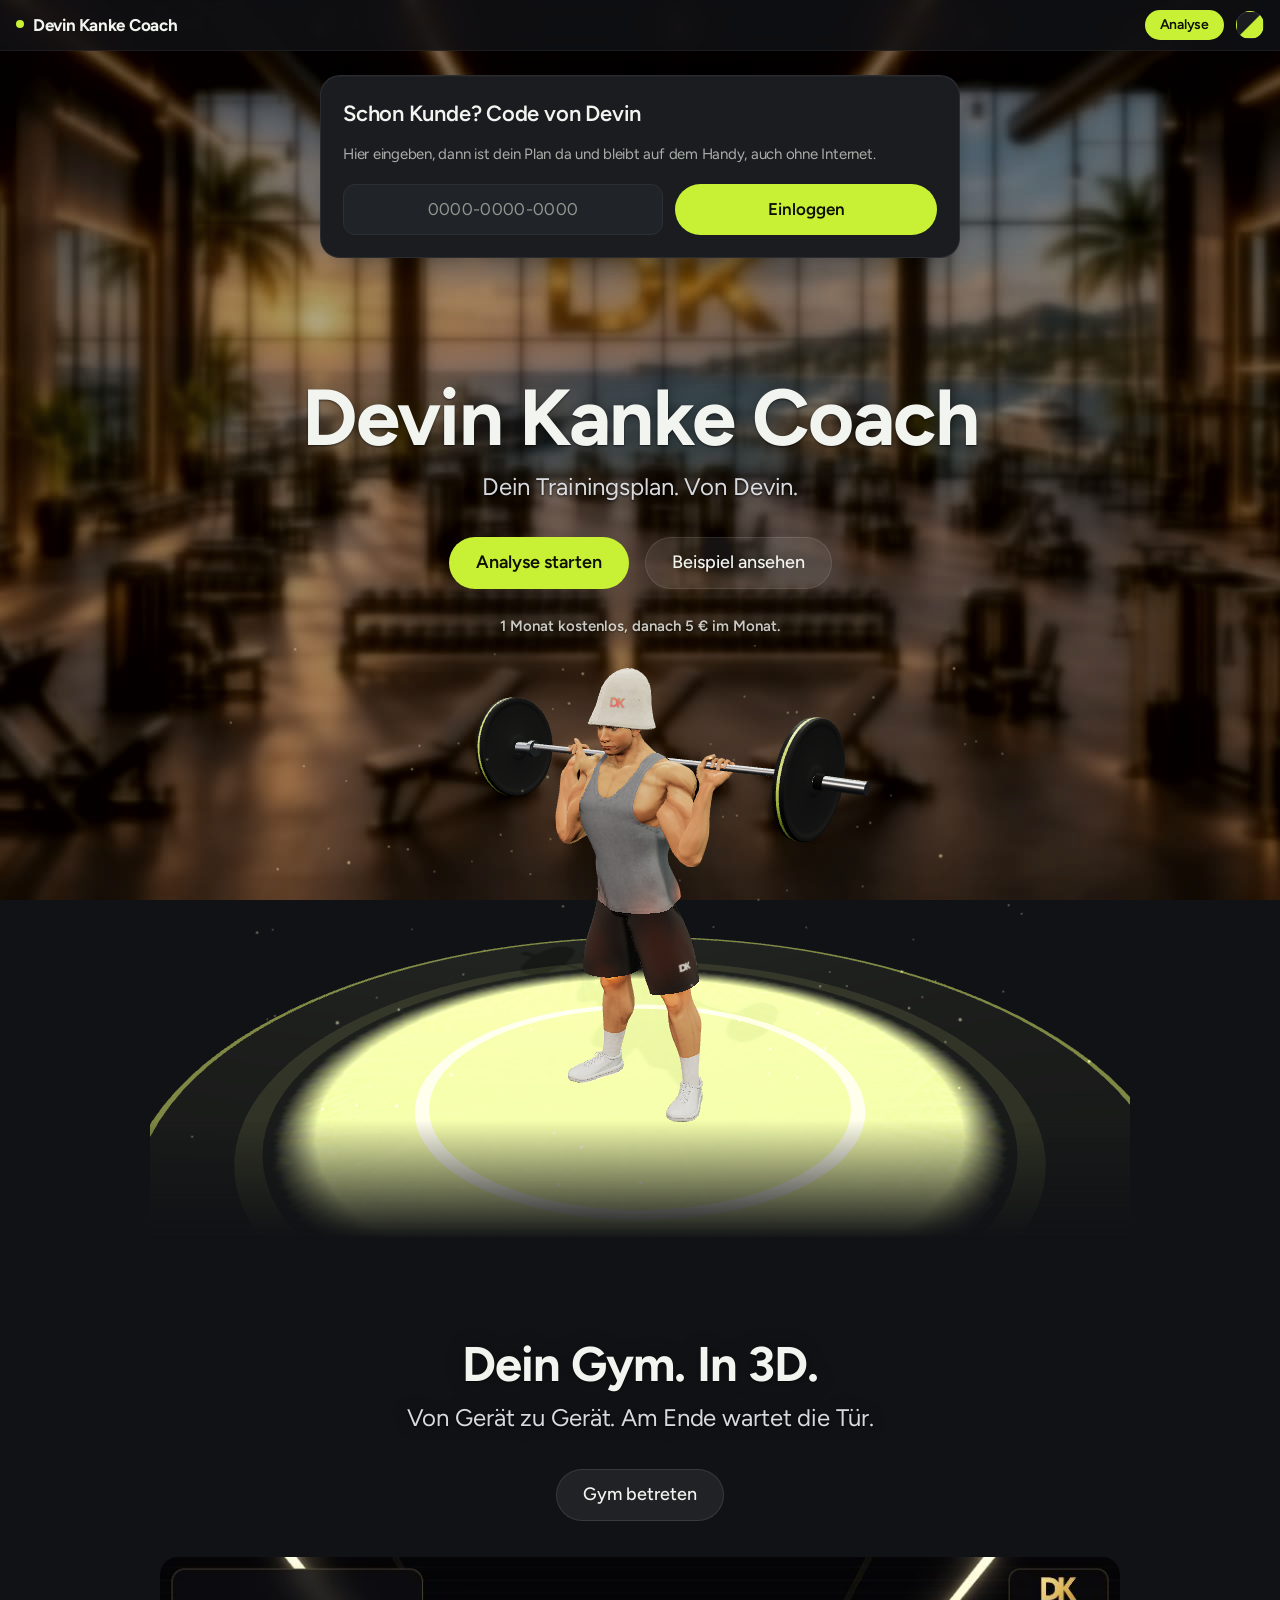
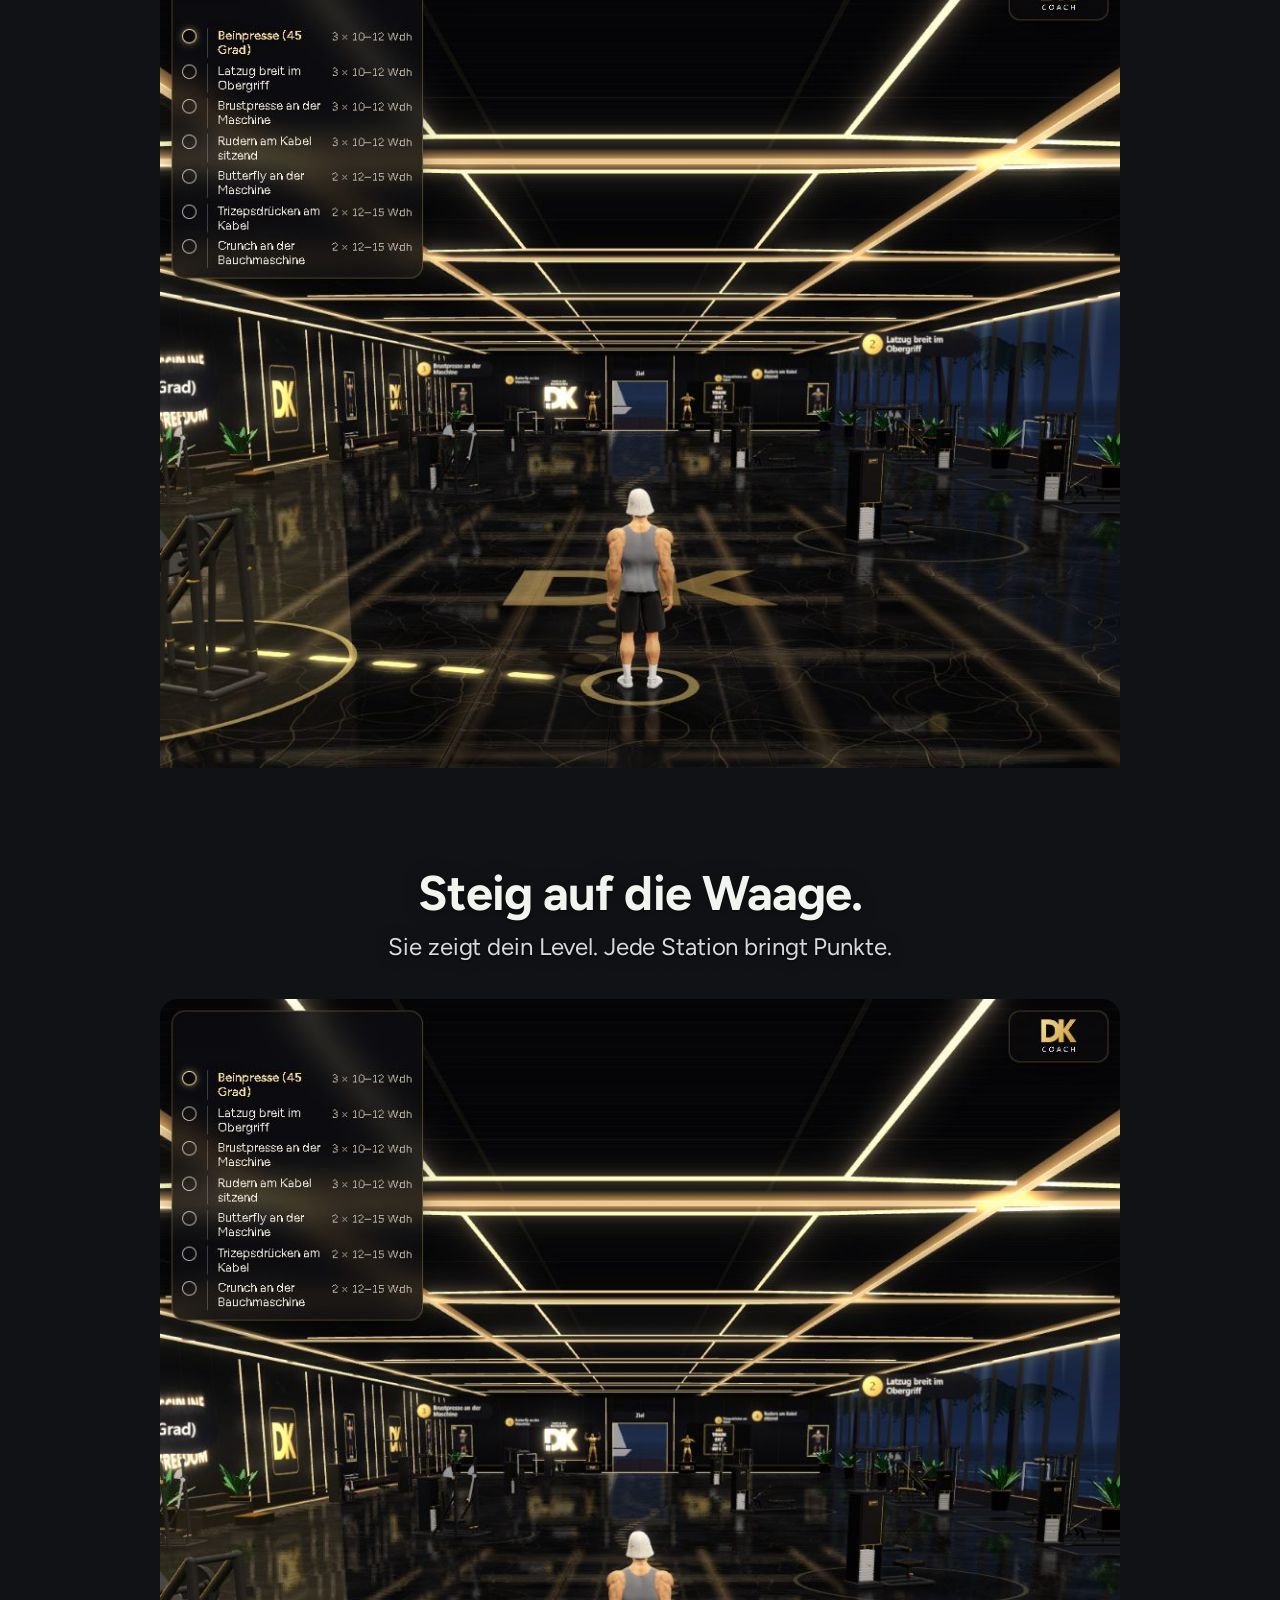
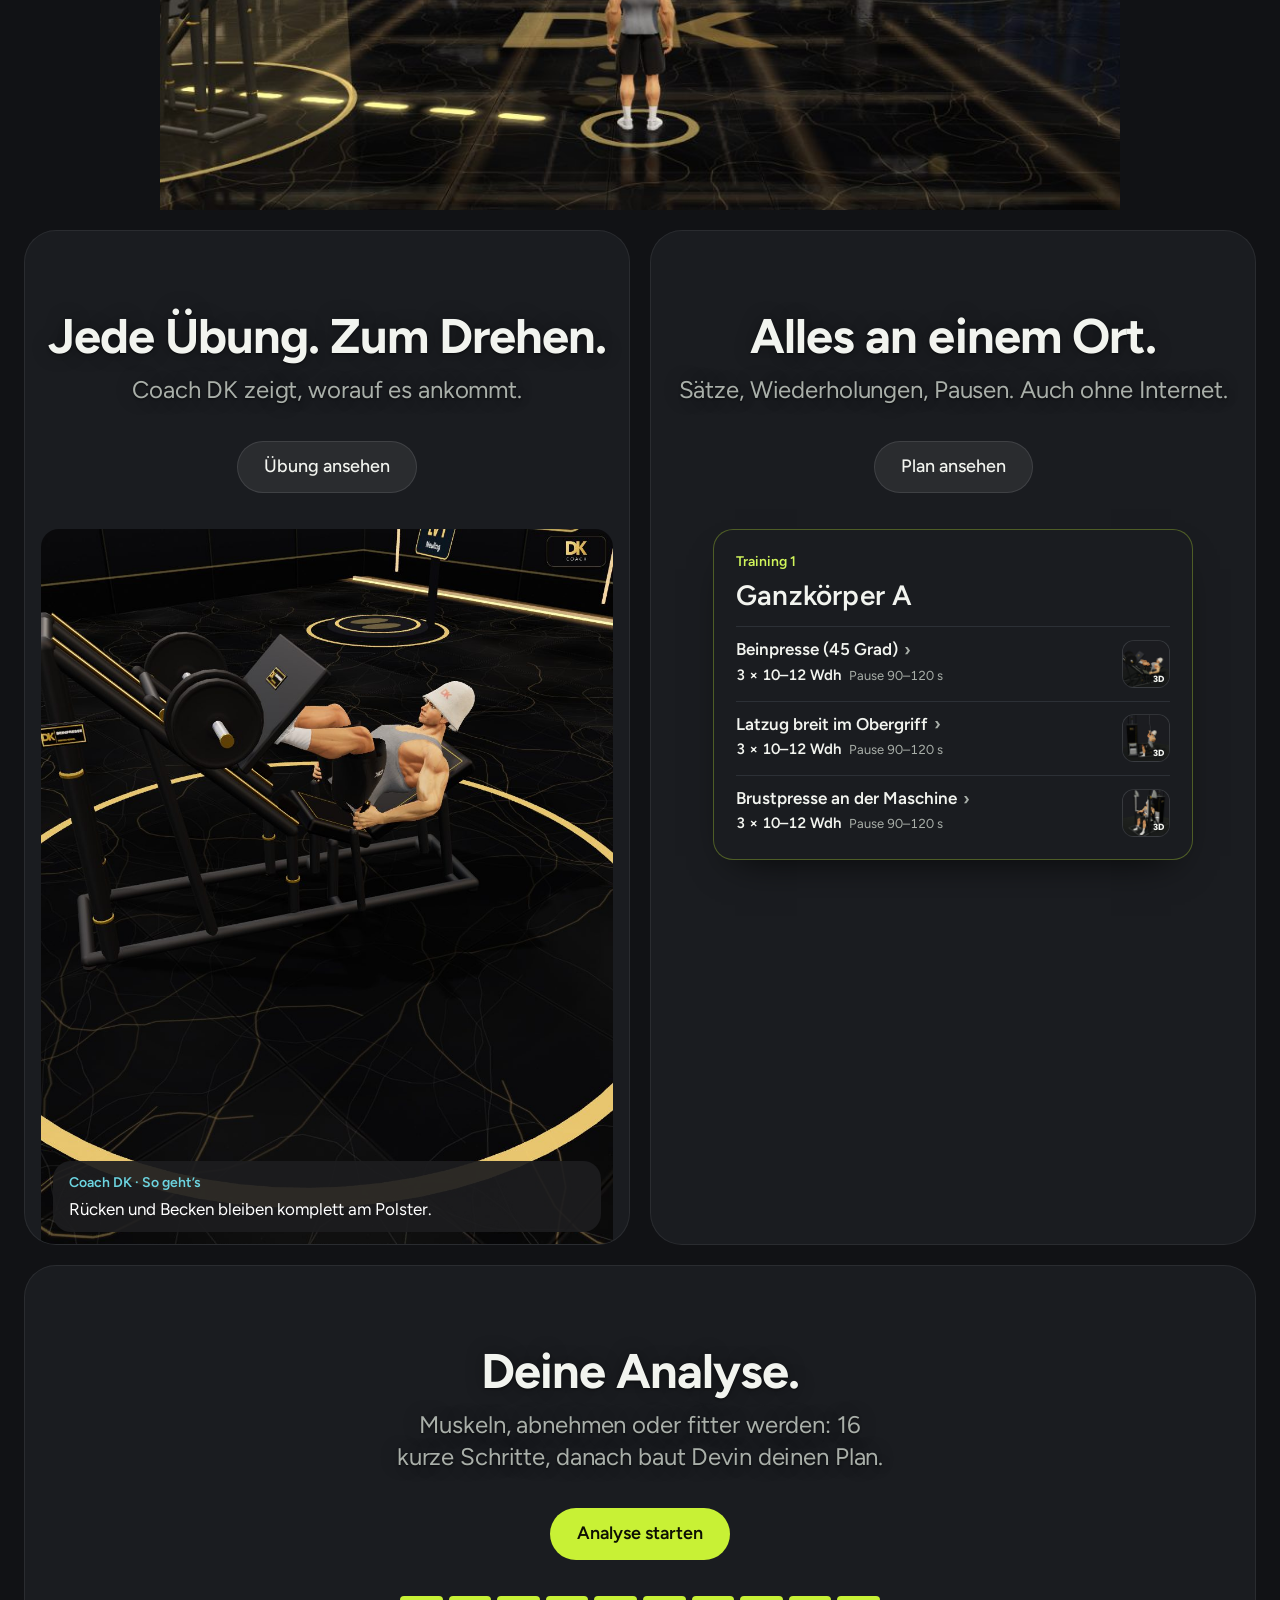
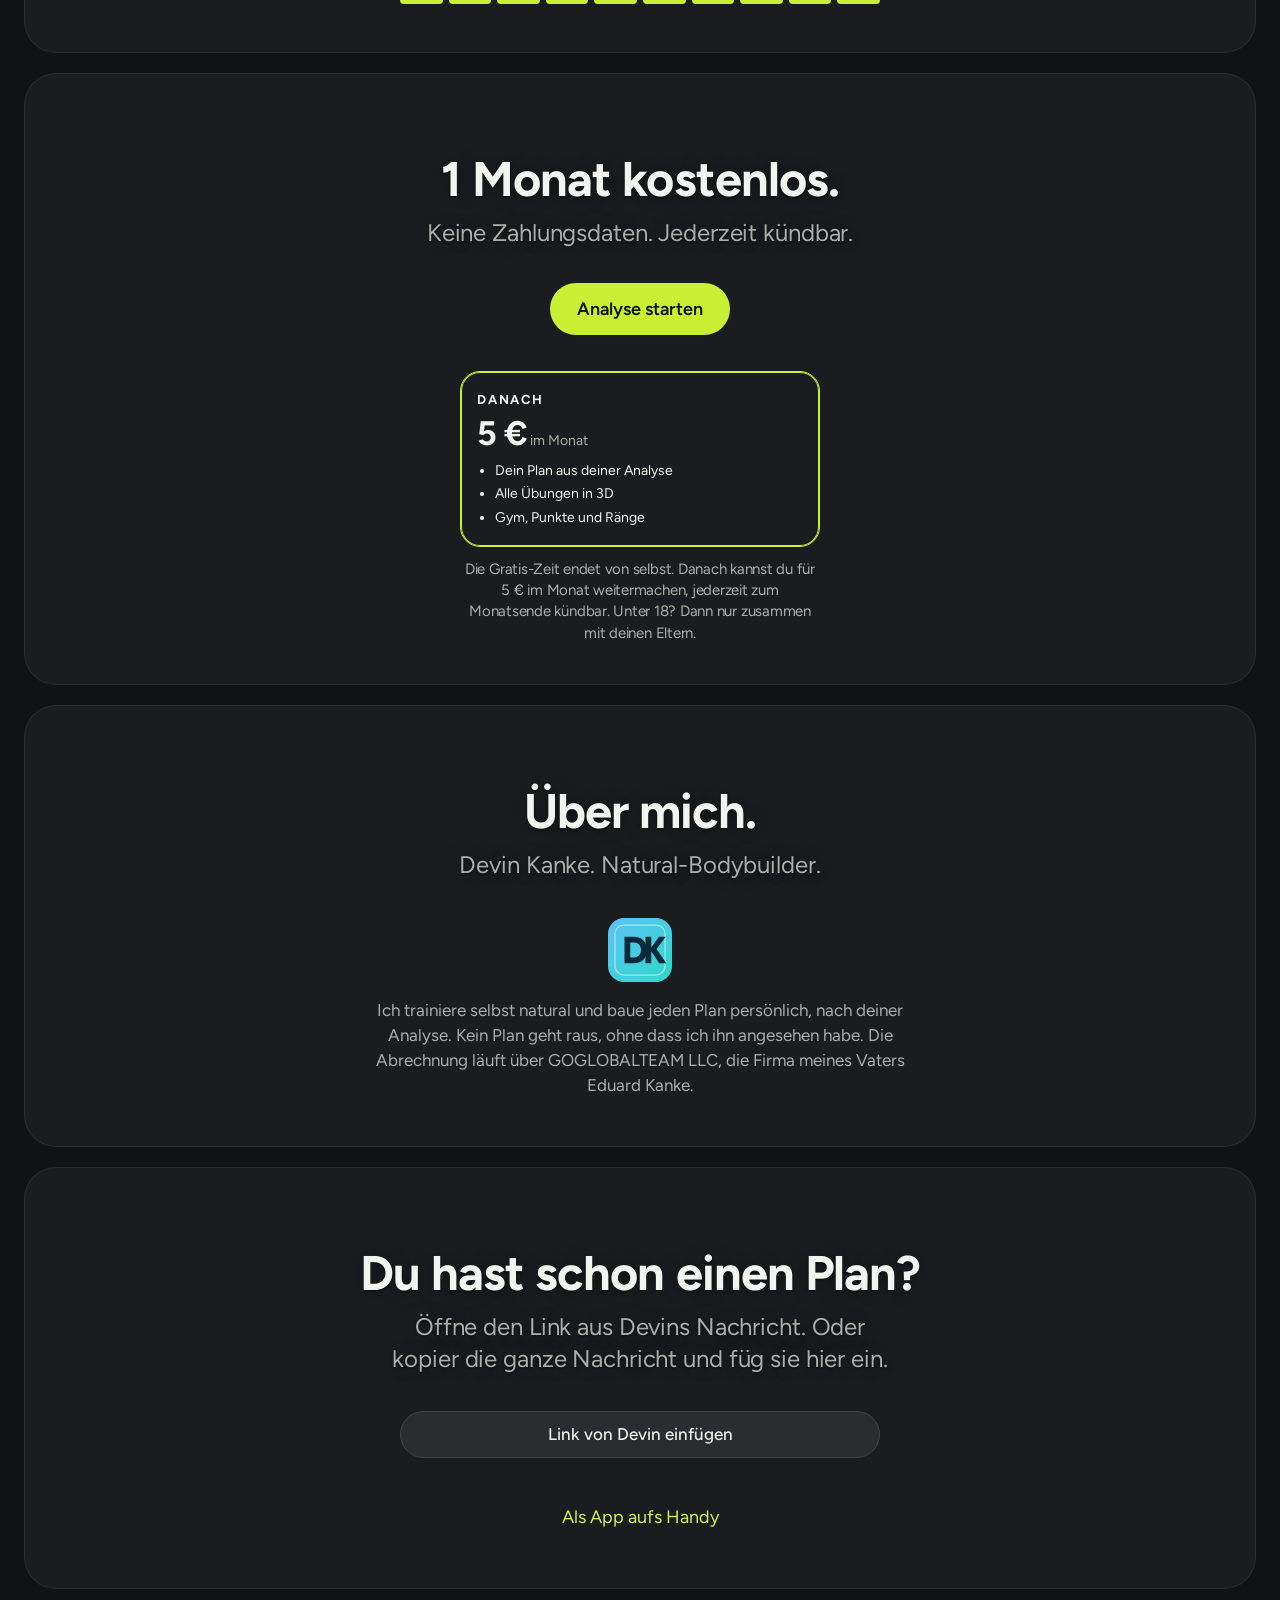
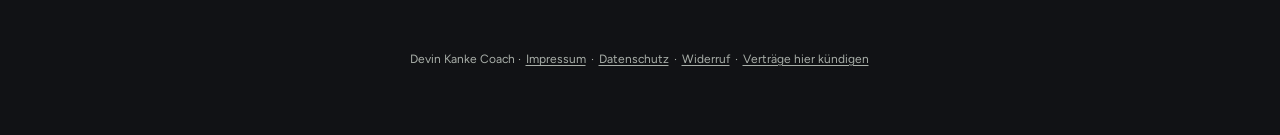
==== commit cb053abe: "Analyse neu: Gesundheits-Check als Kurz-Check (eine Seite, Hauptfragen wie beim PAR-Q+, genaue Frage" ====
--- a/index.html
+++ b/index.html
@@ -369,6 +369,12 @@
 .fs-zeit.ohne-pfeile { grid-template-columns: minmax(0, 1fr); }
 .fs-wahl.st-wahl { grid-template-columns: repeat(5, minmax(0, 1fr)); }
 .st-wahl .fs-wahl-knopf { font-size: 14px; padding: 0 2px; }
+/* Status „Deine Ernährung“ (23.11.2026) */
+.status-essen .st-zahl b { font-size: 17px; }
+.status-essen .st-hand, .status-essen .st-schritte { margin-top: 14px; }
+.status-essen ul { margin: 6px 0 0; padding-left: 20px; }
+.status-essen .lbl { display: block; margin-top: 16px; font-weight: 600; }
+.status-essen #st-gewicht { flex: 1 1 120px; max-width: 180px; min-width: 0; }
 </style>
 </head>
 <body>
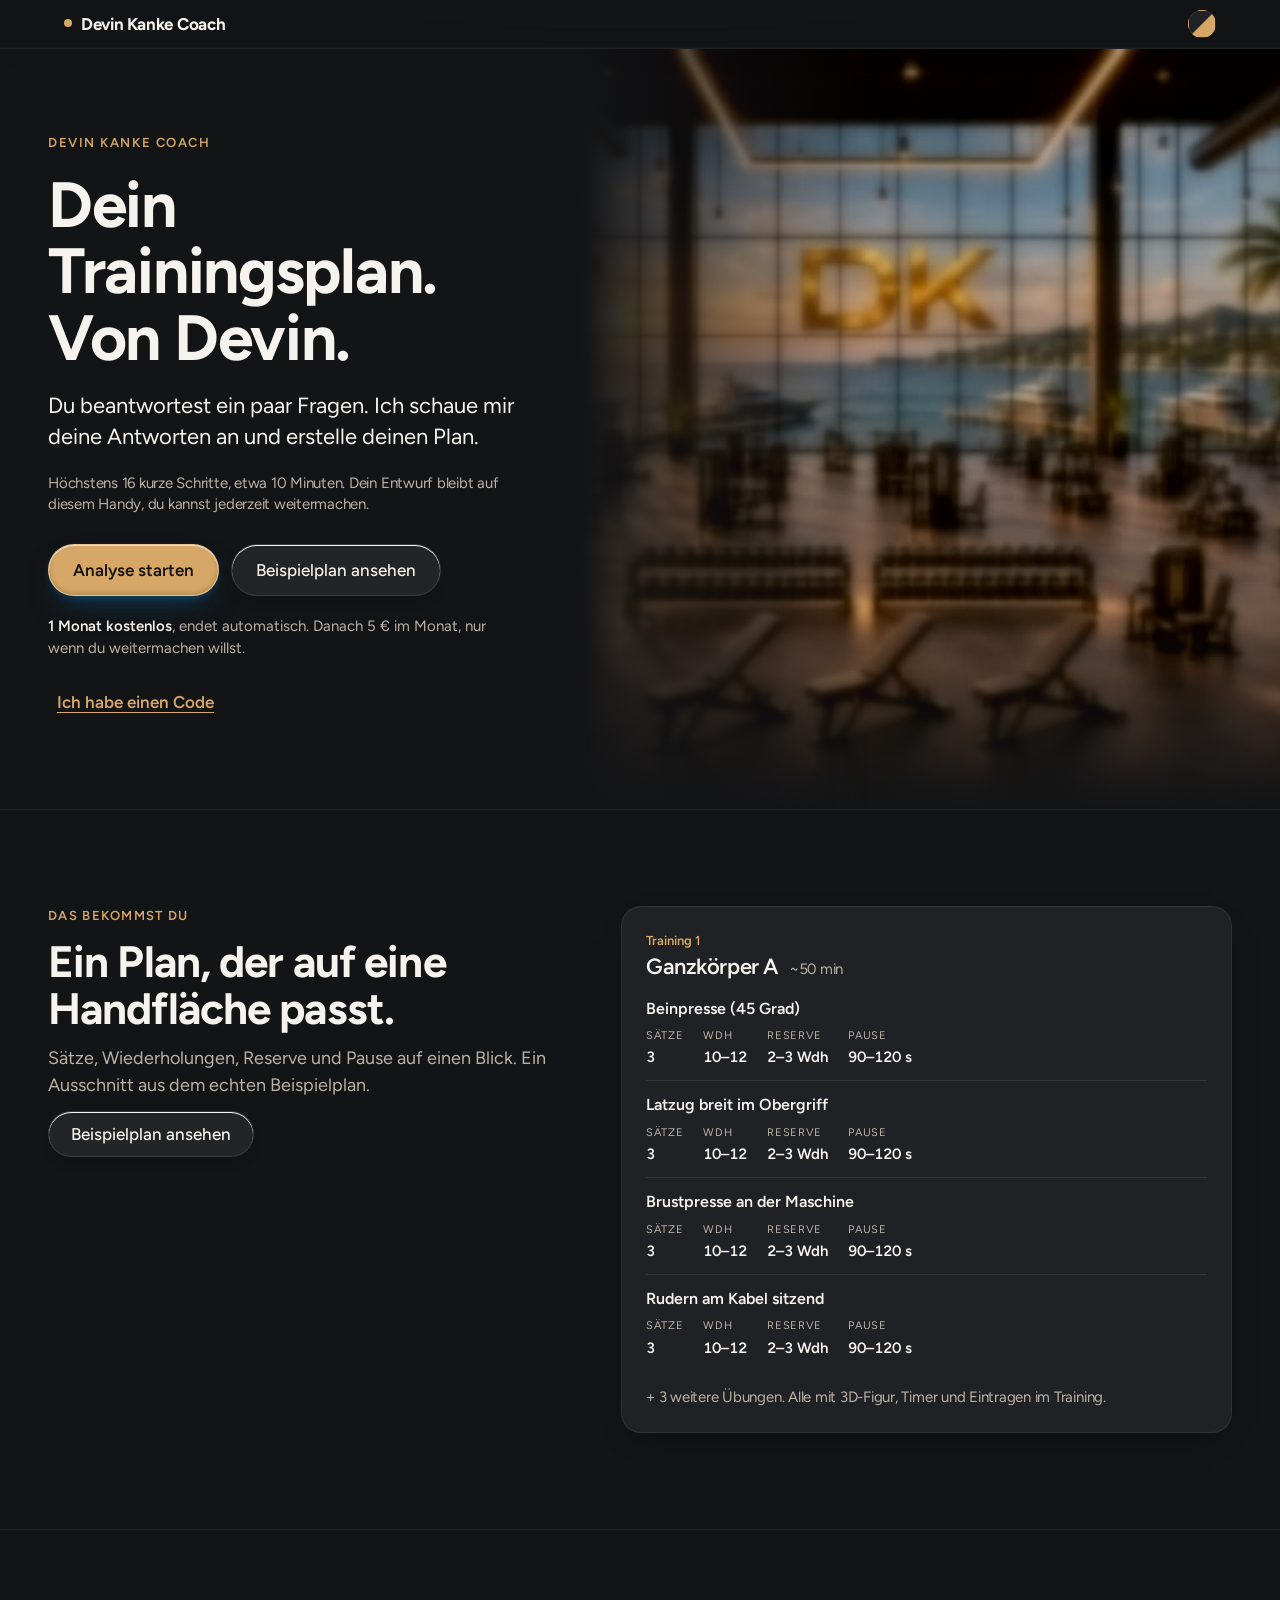
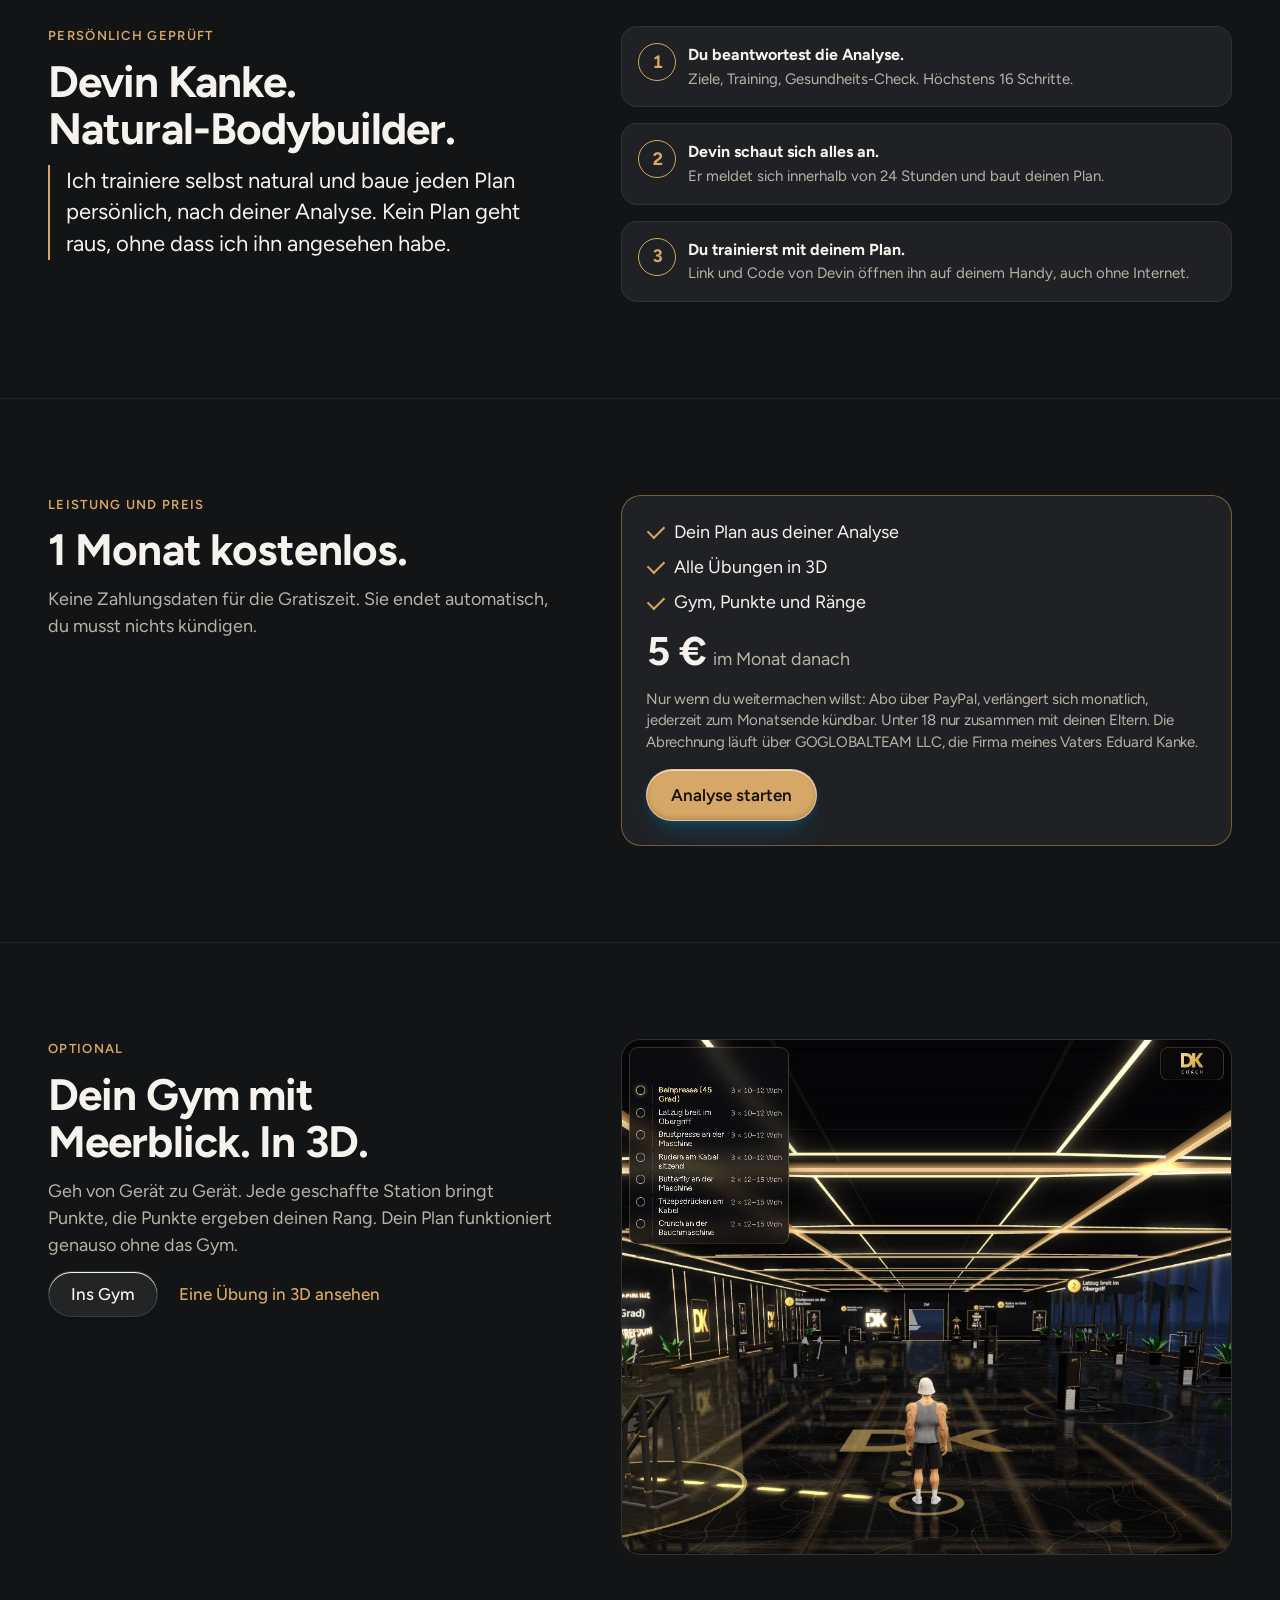
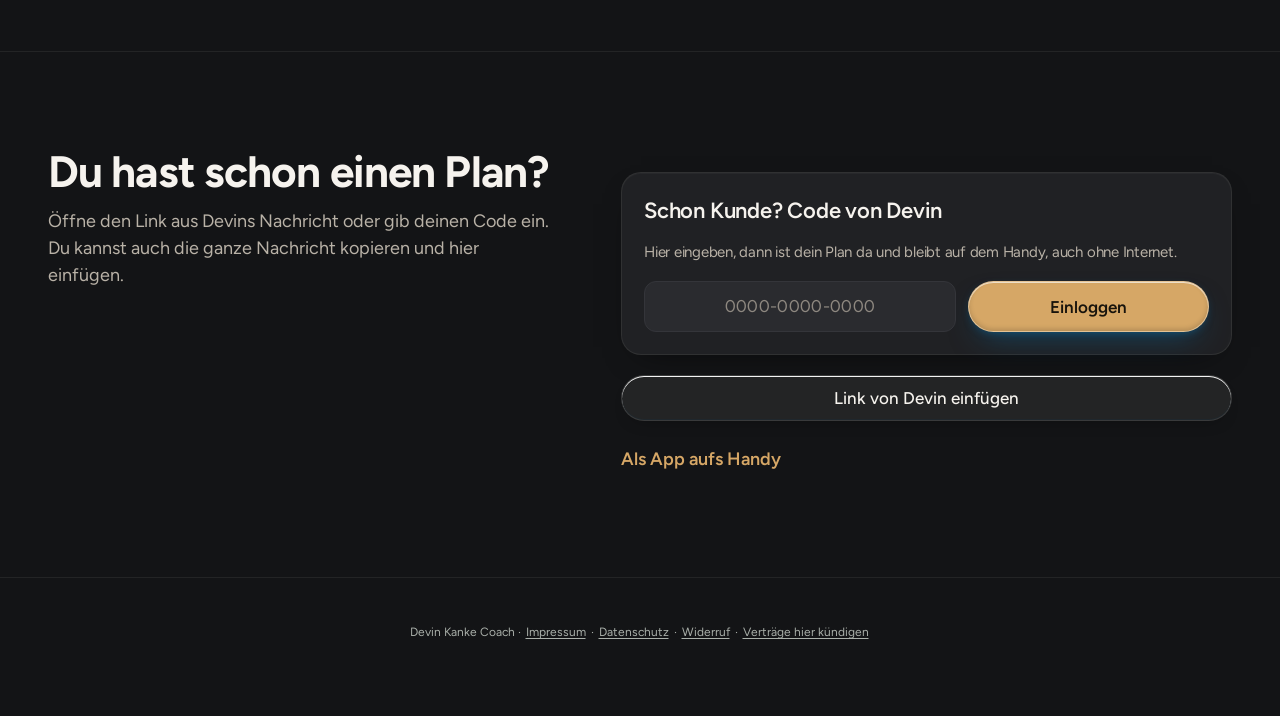
==== commit 56173708: "Redesign Kunden-App: Rundgang-Start, Champagner, Heute, Satz speichern - Startseite als Rundgang: An" ====
--- a/index.html
+++ b/index.html
@@ -1,9 +1,8 @@
 <!doctype html>
 <html lang="de">
 <head>
-<meta charset="utf-8"><meta http-equiv="Content-Security-Policy" content="default-src 'none'; script-src 'self' 'sha256-0kHb4XYvAkXy/tUUqBb4hDXwXzi+fM/vh4l9e+M5zUE=' 'sha256-laEu9MWosMsnlug2a+fNAsjiQ07jpKaCE/9obscU6H0=' 'sha256-47SYuv52ST9yQ76ncm8OHvWn4zem0EXrZt9l4WuC2XY='; style-src 'self' 'unsafe-inline'; img-src 'self' data: blob:; font-src 'self'; media-src 'self'; connect-src 'self' https://script.google.com/macros/s/AKfycbyLPzLHNzum-pwciI3_dzC59O2ORegEOl_eoz95GNV7-4xVumbC5oZRW1EZlCbvzE4xHg/exec https://script.googleusercontent.com; manifest-src 'self'; worker-src 'self'; base-uri 'none'; form-action 'none'; object-src 'none'">
-<meta name="viewport" content="width=device-width,initial-scale=1,maximum-scale=1,user-scalable=no,viewport-fit=cover">
-<meta name="dk-kein-zoom" content="1">
+<meta charset="utf-8"><meta http-equiv="Content-Security-Policy" content="default-src 'none'; script-src 'self' 'sha256-0kHb4XYvAkXy/tUUqBb4hDXwXzi+fM/vh4l9e+M5zUE=' 'sha256-+JQvtxbBbmwK9cqAZ36JJWhFW3YXgQWYD28MrBcbCA8=' 'sha256-47SYuv52ST9yQ76ncm8OHvWn4zem0EXrZt9l4WuC2XY='; style-src 'self' 'unsafe-inline'; img-src 'self' data: blob:; font-src 'self'; media-src 'self'; connect-src 'self' https://script.google.com/macros/s/AKfycbyLPzLHNzum-pwciI3_dzC59O2ORegEOl_eoz95GNV7-4xVumbC5oZRW1EZlCbvzE4xHg/exec https://script.googleusercontent.com; manifest-src 'self'; worker-src 'self'; base-uri 'none'; form-action 'none'; object-src 'none'">
+<meta name="viewport" content="width=device-width,initial-scale=1,viewport-fit=cover">
 <meta name="dk-wellen-video" content="">
 <title>Coach Devin Kanke – dein persönlicher Trainingsplan</title>
 <meta name="description" content="Coach Devin Kanke: Persönlicher Trainingsplan für Muskelaufbau, Kraft und Fitness, von deinem Coach Devin Kanke. Mit 3D-Übungen, Fortschritts-Statistik und Plan auf dem Handy, auch ohne Internet.">
@@ -12,7 +11,7 @@
 <meta property="og:title" content="Coach Devin Kanke"><meta property="og:description" content="Dein persönlicher Trainingsplan von Coach Devin Kanke."><meta property="og:url" content="https://devin-kanke.com/">
 <meta name="twitter:card" content="summary"><meta name="twitter:title" content="Coach Devin Kanke">
 <script type="application/ld+json">{"@context":"https://schema.org","@type":"WebSite","name":"Coach Devin Kanke","alternateName":["Devin Kanke Coach","Coach Devin Kanke","Devin Kanke"],"url":"https://devin-kanke.com/","inLanguage":"de"}</script>
-<meta name="theme-color" content="#111215"><script>try{var l=localStorage.getItem('dk_look');if(!localStorage.getItem('dk_look_start1711')){l='sport';localStorage.setItem('dk_look',l);localStorage.setItem('dk_look_start1711','1')}if(l){document.documentElement.dataset.look=l;var m=document.querySelector('meta[name=theme-color]');if(m)m.content=l==='klar'?'#F5F5F7':l==='gold'?'#060608':l==='sport'?'#111215':'#86CBEE'}}catch(e){document.documentElement.dataset.look='sport'}</script>
+<meta name="theme-color" content="#131416"><script>try{var l=localStorage.getItem('dk_look');if(!localStorage.getItem('dk_look_start2411')){if(!l||l==='sport'){l='champagner';localStorage.setItem('dk_look',l)}localStorage.setItem('dk_look_start2411','1')}if(l){document.documentElement.dataset.look=l;var m=document.querySelector('meta[name=theme-color]');if(m)m.content=l==='klar'?'#F5F5F7':l==='gold'?'#060608':l==='sport'?'#111215':l==='champagner'?'#131416':'#86CBEE'}}catch(e){document.documentElement.dataset.look='champagner'}</script>
 <meta name="apple-mobile-web-app-capable" content="yes">
 <meta name="mobile-web-app-capable" content="yes">
 <meta name="apple-mobile-web-app-status-bar-style" content="default">
--- a/buehne.css
+++ b/buehne.css
@@ -9,6 +9,7 @@
 .buehne canvas { position: relative; width: 100%; height: 100%; display: block; touch-action: none; }
 .buehne.ohne canvas, .buehne.ohne .steuer { display: none; }
 .buehne.ohne::after { content: "Für diese Übung gibt es noch keine 3D-Figur."; position: absolute; inset: 0; display: grid; place-items: center; padding: 16px; text-align: center; color: var(--text2); }
+.buehne.ohne.fehlt::after { content: attr(data-hinweis); }   /* 24.11.2026: Figur lädt nicht (offline), Text aus buehne.js */
 .buehne.fehlt::after { content: "Die 3D-Figur lädt gerade nicht. Später nochmal öffnen."; position: absolute; inset: 0; display: grid; place-items: center; padding: 16px; text-align: center; color: var(--text2); }
 .buehne.laedt::after { content: "3D-Figur lädt …"; position: absolute; inset: 0; display: grid; place-items: center; color: var(--text2); pointer-events: none; }
 @media (prefers-reduced-motion: no-preference) { .buehne.wechsel canvas { animation: dk-auftritt .3s var(--sanft, ease-out); }   /* Ruhig und schön (19.11.2026): nur einblenden, kein Zoom */ @keyframes dk-auftritt { from { opacity: 0; } } }
--- a/sport.css
+++ b/sport.css
@@ -79,72 +79,167 @@
 
   --sp-ruhig: cubic-bezier(.22, .61, .36, 1);   /* weich auslaufend, ohne Überschwingen */
   --sp-fokus: 0 0 0 2px #111215, 0 0 0 4px #C8F135;
-}
+  --knopf-voll-hover: #D6F65E;
+  --akzent-hover: #DDF77F;
+  --akzent-schimmer: rgba(200, 241, 53, .45);
+  --akzent-ring: rgba(200, 241, 53, .2);
+  --akzent-schein: rgba(200, 241, 53, .055);
+}
+
+/* ---------- Farbwelt „Champagner“ (24.11.2026, Devin: warmes Anthrazit, helle Schrift, zurückhaltendes Champagnergold für Hauptaktion, Auswahl und Bestleistung).
+   Gleiche Tokens wie Sport, Lagune, Klar und Schwarz-Gold, darum gelten alle ruhigen Regeln unten für beide. Standard für neue Besucher und nach dem ersten Einloggen.
+   Kontraste (WCAG, geprüft): Text #F6F3EE auf Grund #131416 16,7:1, auf Karte #202124 14,6:1, auf Feld #2A2B2F 12,8:1 · Zweittext #B9B2A7 auf Karte 7,7:1, auf Feld 6,7:1
+   · Gold #D6A766 auf Grund 8,4:1, auf Karte 7,3:1 · Schrift #17130C auf Gold 8,4:1 · Platzhalter #8E8880 auf Karte 4,6:1. ---------- */
+:root[data-look="champagner"] {
+  --verlauf-a: #E2B97E;
+  --verlauf-b: #C9965A;
+  --verlauf-winkel: 120deg;
+  --akzent: #D6A766;
+  --akzent-hell: #E2B97E;
+  --auf-akzent: #17130C;
+  --blatt-akzent: #E2B97E;
+  --verlauf-schrift: linear-gradient(120deg, #F6F3EE 0%, #F6F3EE 100%);
+  --akzent-verlauf: #D6A766;
+
+  --schwarz: #131416;
+  --anthrazit: #2A2B2F;
+  --flaeche: #202124;
+  --linie: #34353A;
+  --text: #F6F3EE;
+  --text2: #B9B2A7;
+  --auf-grund: #F6F3EE;
+  --auf-grund2: #B9B2A7;
+  --gut: #7BD69F;
+  --warn: #F0B85A;
+  --stopp: #FF8A7A;
+  color-scheme: dark;
+
+  --seite: #131416;
+  --flaechen: none;
+  --wellen: none;
+  --karte: #202124;
+  --flaeche-verlauf: linear-gradient(180deg, #222326, #202124);
+  --rand-weich: rgba(246, 243, 238, .07);
+  --schatten: 0 1px 0 rgba(246, 243, 238, .03) inset, 0 12px 32px -20px rgba(0, 0, 0, .8);
+  --akzent-glanz: none;
+  --blatt: #1C1D20;
+  --blatt-text: #F6F3EE;
+  --blatt-text2: #B9B2A7;
+  --blatt-linie: #34353A;
+  --blatt-feld: #2A2B2F;
+  --glas: rgba(19, 20, 22, .84);
+  --glas-rand: rgba(246, 243, 238, .08);
+  --glas-dicht: rgba(22, 23, 25, .95);
+  --knopf-grund: rgba(246, 243, 238, .07);
+  --knopf-grund2: rgba(214, 167, 102, .22);
+  --knopf-text: #F6F3EE;
+  --feld: #2A2B2F;
+  --reihe: #2A2B2F;
+  --chip-grund: #2A2B2F;
+  --platzhalter: #8E8880;
+  --blatt-hg: rgba(0, 0, 0, .6);
+  --tm-grund: #131416;
+  --buehne-grund: radial-gradient(80% 50% at 50% 100%, rgba(214, 167, 102, .08), transparent 72%), linear-gradient(180deg, #232427 0%, #18191B 100%);
+  --buehne-rand: 0 0 0 1px rgba(246, 243, 238, .06) inset;
+  --rund-grund: rgba(34, 35, 38, .94);
+  --rund-rand: rgba(246, 243, 238, .1);
+  --mini-grund: linear-gradient(180deg, #2A2B2F, #202124);
+  --raum-grund: #131416;
+  --lila: #D6A766;
+
+  --r: 20px;
+  --knopf-voll: #D6A766;
+  --auf-voll: #17130C;
+  --zweit-text: #F6F3EE;
+  --zweit-rand: rgba(246, 243, 238, .28);
+  --kachel: #202124;
+  --kachel-text: #F6F3EE;
+  --kachel-text2: #B9B2A7;
+  --kachel-frei: transparent;
+  --kachel-frei-text: #F6F3EE;
+  --kachel-frei-text2: #B9B2A7;
+  --zweit-frei-text: #F6F3EE;
+  --zweit-frei-rand: rgba(246, 243, 238, .28);
+  --held-grund: transparent;
+  --held-text: #F6F3EE;
+  --held-text2: #B9B2A7;
+
+  --sp-ruhig: cubic-bezier(.22, .61, .36, 1);
+  --sp-fokus: 0 0 0 2px #131416, 0 0 0 4px #D6A766;
+  --knopf-voll-hover: #E0B477;
+  --akzent-hover: #E8C690;
+  --akzent-schimmer: rgba(214, 167, 102, .45);
+  --akzent-ring: rgba(214, 167, 102, .24);
+  --akzent-schein: rgba(214, 167, 102, .05);
+}
+:root[data-look="champagner"] body { background: radial-gradient(120% 60% at 50% -10%, #1D1C1B 0%, transparent 60%) no-repeat, var(--seite); background-attachment: fixed; }
+:root[data-look="champagner"] .look-wahl { background: linear-gradient(135deg, #202124 0 48%, #D6A766 52% 100%); }
+.look-probe.champagner { background: linear-gradient(135deg, #202124 0 48%, #D6A766 52% 100%); }
 
 /* Grund: ruhiges Anthrazit. Bewegte Farbflächen, Wellen und Video sind in dieser Farbwelt aus. */
-:root[data-look="sport"]::before, :root[data-look="sport"]::after { content: none; }
-:root[data-look="sport"] body::before { background: color-mix(in srgb, var(--seite) 90%, transparent); }
+:root:is([data-look="sport"],[data-look="champagner"])::before, :root:is([data-look="sport"],[data-look="champagner"])::after { content: none; }
+:root:is([data-look="sport"],[data-look="champagner"]) body::before { background: color-mix(in srgb, var(--seite) 90%, transparent); }
 :root[data-look="sport"] body { background: radial-gradient(120% 60% at 50% -10%, #1A1C21 0%, transparent 60%) no-repeat, var(--seite); background-attachment: fixed; }
-:root[data-look="sport"] .dk-wellen-video { display: none; }
+:root:is([data-look="sport"],[data-look="champagner"]) .dk-wellen-video { display: none; }
 
 /* Schrift: klar, etwas mehr Kontrast zwischen Titel und Text */
-:root[data-look="sport"] h1, :root[data-look="sport"] h2, :root[data-look="sport"] h3 { letter-spacing: -.02em; }
-:root[data-look="sport"] h1 { font-weight: 700; }
-:root[data-look="sport"] .marke { background: none; color: var(--text); font-weight: 700; letter-spacing: -.015em; }
-:root[data-look="sport"] .marke::before { content: ""; display: inline-block; width: 8px; height: 8px; margin-right: 9px; border-radius: 50%; background: var(--akzent); vertical-align: .12em; }
-:root[data-look="sport"] .st-held h1 { background: none; -webkit-text-fill-color: currentColor; animation: none; }   /* kein Dauer-Glanz */
+:root:is([data-look="sport"],[data-look="champagner"]) h1, :root:is([data-look="sport"],[data-look="champagner"]) h2, :root:is([data-look="sport"],[data-look="champagner"]) h3 { letter-spacing: -.02em; }
+:root:is([data-look="sport"],[data-look="champagner"]) h1 { font-weight: 700; }
+:root:is([data-look="sport"],[data-look="champagner"]) .marke { background: none; color: var(--text); font-weight: 700; letter-spacing: -.015em; }
+:root:is([data-look="sport"],[data-look="champagner"]) .marke::before { content: ""; display: inline-block; width: 8px; height: 8px; margin-right: 9px; border-radius: 50%; background: var(--akzent); vertical-align: .12em; }
+:root:is([data-look="sport"],[data-look="champagner"]) .st-held h1 { background: none; -webkit-text-fill-color: currentColor; animation: none; }   /* kein Dauer-Glanz */
 
 /* Kopf und Leiste: dunkles Glas mit feiner Linie */
-:root[data-look="sport"] .kopf { border-bottom-color: rgba(255, 255, 255, .06); }
-:root[data-look="sport"] nav.leiste { box-shadow: 0 10px 30px -12px rgba(0, 0, 0, .8); border-color: rgba(255, 255, 255, .07); }
-:root[data-look="sport"] nav.leiste button { color: var(--text2); }
-:root[data-look="sport"] nav.leiste button[aria-current="page"] { color: var(--akzent); background: none; }
+:root:is([data-look="sport"],[data-look="champagner"]) .kopf { border-bottom-color: rgba(255, 255, 255, .06); }
+:root:is([data-look="sport"],[data-look="champagner"]) nav.leiste { box-shadow: 0 10px 30px -12px rgba(0, 0, 0, .8); border-color: rgba(255, 255, 255, .07); }
+:root:is([data-look="sport"],[data-look="champagner"]) nav.leiste button { color: var(--text2); }
+:root:is([data-look="sport"],[data-look="champagner"]) nav.leiste button[aria-current="page"] { color: var(--akzent); background: none; }
 
 /* Karten: eine Fläche, feiner Rand, großzügig */
-:root[data-look="sport"] .block, :root[data-look="sport"] .kunde, :root[data-look="sport"] .eintrag { background: var(--flaeche); border: 1px solid var(--rand-weich); box-shadow: var(--schatten); }
-:root[data-look="sport"] .block { padding: 22px; gap: 14px; }
-:root[data-look="sport"] .block.heute { border-color: color-mix(in srgb, var(--akzent) 30%, transparent); }
-:root[data-look="sport"] .naechstes { background: var(--reihe); border-color: var(--rand-weich); }
-:root[data-look="sport"] .st-block:not(.st-frei):not(.st-held) { border: 1px solid var(--rand-weich); }
-:root[data-look="sport"] .st-mock .block.heute { box-shadow: 0 18px 40px -22px rgba(0, 0, 0, .9); }
-:root[data-look="sport"] .woche-karte .wochenleiste .wt.heute { border-color: var(--akzent); }
-:root[data-look="sport"] .fortschritt-balken i, :root[data-look="sport"] .woche-ring::before { will-change: auto; }
-:root[data-look="sport"] .tipp-text small, :root[data-look="sport"] .angepasst { color: var(--akzent); }
+:root:is([data-look="sport"],[data-look="champagner"]) .block, :root:is([data-look="sport"],[data-look="champagner"]) .kunde, :root:is([data-look="sport"],[data-look="champagner"]) .eintrag { background: var(--flaeche); border: 1px solid var(--rand-weich); box-shadow: var(--schatten); }
+:root:is([data-look="sport"],[data-look="champagner"]) .block { padding: 22px; gap: 14px; }
+:root:is([data-look="sport"],[data-look="champagner"]) .block.heute { border-color: color-mix(in srgb, var(--akzent) 30%, transparent); }
+:root:is([data-look="sport"],[data-look="champagner"]) .naechstes { background: var(--reihe); border-color: var(--rand-weich); }
+:root:is([data-look="sport"],[data-look="champagner"]) .st-block:not(.st-frei):not(.st-held) { border: 1px solid var(--rand-weich); }
+:root:is([data-look="sport"],[data-look="champagner"]) .st-mock .block.heute { box-shadow: 0 18px 40px -22px rgba(0, 0, 0, .9); }
+:root:is([data-look="sport"],[data-look="champagner"]) .woche-karte .wochenleiste .wt.heute { border-color: var(--akzent); }
+:root:is([data-look="sport"],[data-look="champagner"]) .fortschritt-balken i, :root:is([data-look="sport"],[data-look="champagner"]) .woche-ring::before { will-change: auto; }
+:root:is([data-look="sport"],[data-look="champagner"]) .tipp-text small, :root:is([data-look="sport"],[data-look="champagner"]) .angepasst { color: var(--akzent); }
 @media (min-width: 1024px) {
-  :root[data-look="sport"] .st-block:not(.st-held):hover { transform: none; box-shadow: none; }   /* das Heben übernimmt sport.js, ruhiger und nur bis 3 px */
+  :root:is([data-look="sport"],[data-look="champagner"]) .st-block:not(.st-held):hover { transform: none; box-shadow: none; }   /* das Heben übernimmt sport.js, ruhiger und nur bis 3 px */
 }
 
 /* Knöpfe: Limette für das Wichtigste, sonst ruhig. Farbe und Größe ändern sich sanft. */
-:root[data-look="sport"] .knopf { transition: transform .22s var(--sp-ruhig), background-color .2s var(--sp-ruhig), color .2s var(--sp-ruhig), border-color .2s var(--sp-ruhig), box-shadow .2s var(--sp-ruhig); }
-:root[data-look="sport"] .knopf.haupt { background: var(--knopf-voll); color: var(--auf-voll); font-weight: 600; }
-:root[data-look="sport"] .knopf:not(.haupt):not(.text) { background: var(--knopf-grund); color: var(--knopf-text); border-color: rgba(255, 255, 255, .1); }
-:root[data-look="sport"] .knopf.text { color: var(--akzent); }
+:root:is([data-look="sport"],[data-look="champagner"]) .knopf { transition: transform .22s var(--sp-ruhig), background-color .2s var(--sp-ruhig), color .2s var(--sp-ruhig), border-color .2s var(--sp-ruhig), box-shadow .2s var(--sp-ruhig); }
+:root:is([data-look="sport"],[data-look="champagner"]) .knopf.haupt { background: var(--knopf-voll); color: var(--auf-voll); font-weight: 600; }
+:root:is([data-look="sport"],[data-look="champagner"]) .knopf:not(.haupt):not(.text) { background: var(--knopf-grund); color: var(--knopf-text); border-color: rgba(255, 255, 255, .1); }
+:root:is([data-look="sport"],[data-look="champagner"]) .knopf.text { color: var(--akzent); }
 @media (hover: hover) and (pointer: fine) {
-  :root[data-look="sport"] .knopf.haupt:hover { background: #D6F65E; }
-  :root[data-look="sport"] .knopf:not(.haupt):not(.text):hover { background: rgba(255, 255, 255, .11); border-color: rgba(200, 241, 53, .45); }
-  :root[data-look="sport"] .knopf.text:hover { color: #DDF77F; }
-  :root[data-look="sport"] .chip:hover { border-color: rgba(200, 241, 53, .45); }
+  :root:is([data-look="sport"],[data-look="champagner"]) .knopf.haupt:hover { background: var(--knopf-voll-hover); }
+  :root:is([data-look="sport"],[data-look="champagner"]) .knopf:not(.haupt):not(.text):hover { background: rgba(255, 255, 255, .11); border-color: var(--akzent-schimmer); }
+  :root:is([data-look="sport"],[data-look="champagner"]) .knopf.text:hover { color: var(--akzent-hover); }
+  :root:is([data-look="sport"],[data-look="champagner"]) .chip:hover { border-color: var(--akzent-schimmer); }
 }
 /* Knopf-Gefühl aus antippen.js in dieser Farbwelt leiser: höchstens 4 px mitziehen, nicht dehnen, kein Wackeln, nur ein sanftes Einrasten */
-:root[data-look="sport"] .kg-schwebt { transform: translate3d(clamp(-3px, var(--kx, 0px), 3px), clamp(-3px, var(--ky, 0px), 3px), 0) scale(1.03) !important; transition: transform .3s var(--sp-ruhig), box-shadow .25s var(--sp-ruhig), background-color .2s var(--sp-ruhig) !important; }
-:root[data-look="sport"] .kg-zieht { transform: translate3d(clamp(-4px, var(--kx, 0px), 4px), clamp(-4px, var(--ky, 0px), 4px), 0) scale(.98) !important; transition: transform .12s var(--sp-ruhig) !important; }
-:root[data-look="sport"] .kg-drueckt { transform: scale(.97) !important; transition: transform .1s var(--sp-ruhig) !important; }
-:root[data-look="sport"] .kg-plopp { animation: sp-einrasten .28s var(--sp-ruhig) both !important; }
+:root:is([data-look="sport"],[data-look="champagner"]) .kg-schwebt { transform: translate3d(clamp(-3px, var(--kx, 0px), 3px), clamp(-3px, var(--ky, 0px), 3px), 0) scale(1.03) !important; transition: transform .3s var(--sp-ruhig), box-shadow .25s var(--sp-ruhig), background-color .2s var(--sp-ruhig) !important; }
+:root:is([data-look="sport"],[data-look="champagner"]) .kg-zieht { transform: translate3d(clamp(-4px, var(--kx, 0px), 4px), clamp(-4px, var(--ky, 0px), 4px), 0) scale(.98) !important; transition: transform .12s var(--sp-ruhig) !important; }
+:root:is([data-look="sport"],[data-look="champagner"]) .kg-drueckt { transform: scale(.97) !important; transition: transform .1s var(--sp-ruhig) !important; }
+:root:is([data-look="sport"],[data-look="champagner"]) .kg-plopp { animation: sp-einrasten .28s var(--sp-ruhig) both !important; }
 @keyframes sp-einrasten { from { transform: scale(.97); } to { transform: none; } }
-:root[data-look="sport"] .knopf.kg-schwebt, :root[data-look="sport"] .knopf.kg-zieht, :root[data-look="sport"] .chip.kg-zieht, :root[data-look="sport"] .wt.kg-zieht { box-shadow: 0 10px 24px -14px rgba(0, 0, 0, .9); }
-:root[data-look="sport"] .knopf.haupt.kg-schwebt, :root[data-look="sport"] .knopf.haupt.kg-zieht { box-shadow: 0 10px 28px -12px rgba(200, 241, 53, .45); }
-:root[data-look="sport"] .kg-licht { background: radial-gradient(140px circle at var(--mx, 50%) var(--my, 50%), rgba(255, 255, 255, .18), rgba(255, 255, 255, 0) 60%); }
-:root[data-look="sport"] .kg-licht::after { display: none; }   /* kein Lichtstreifen quer über den Knopf */
+:root:is([data-look="sport"],[data-look="champagner"]) .knopf.kg-schwebt, :root:is([data-look="sport"],[data-look="champagner"]) .knopf.kg-zieht, :root:is([data-look="sport"],[data-look="champagner"]) .chip.kg-zieht, :root:is([data-look="sport"],[data-look="champagner"]) .wt.kg-zieht { box-shadow: 0 10px 24px -14px rgba(0, 0, 0, .9); }
+:root:is([data-look="sport"],[data-look="champagner"]) .knopf.haupt.kg-schwebt, :root:is([data-look="sport"],[data-look="champagner"]) .knopf.haupt.kg-zieht { box-shadow: 0 10px 28px -12px var(--akzent-schimmer); }
+:root:is([data-look="sport"],[data-look="champagner"]) .kg-licht { background: radial-gradient(140px circle at var(--mx, 50%) var(--my, 50%), rgba(255, 255, 255, .18), rgba(255, 255, 255, 0) 60%); }
+:root:is([data-look="sport"],[data-look="champagner"]) .kg-licht::after { display: none; }   /* kein Lichtstreifen quer über den Knopf */
 
 /* Felder und Auswahl */
-:root[data-look="sport"] .eingabe { background: var(--feld); border-color: var(--linie); color: var(--text); }
-:root[data-look="sport"] .eingabe:focus { border-color: var(--akzent); box-shadow: 0 0 0 3px rgba(200, 241, 53, .2); }
-:root[data-look="sport"] .optionen input:checked + span, :root[data-look="sport"] .janein input:checked + span { background: var(--knopf-voll); color: var(--auf-voll); border-color: transparent; }
+:root:is([data-look="sport"],[data-look="champagner"]) .eingabe { background: var(--feld); border-color: var(--linie); color: var(--text); }
+:root:is([data-look="sport"],[data-look="champagner"]) .eingabe:focus { border-color: var(--akzent); box-shadow: 0 0 0 3px var(--akzent-ring); }
+:root:is([data-look="sport"],[data-look="champagner"]) .optionen input:checked + span, :root:is([data-look="sport"],[data-look="champagner"]) .janein input:checked + span { background: var(--knopf-voll); color: var(--auf-voll); border-color: transparent; }
 
 /* Tastatur: deutlich sichtbarer Fokus, nur bei Tastatur (focus-visible) */
-:root[data-look="sport"] :focus-visible { outline: 2px solid var(--akzent); outline-offset: 3px; }
-:root[data-look="sport"] .eingabe:focus-visible { outline: none; }
-:root[data-look="sport"] .optionen input:focus-visible + span, :root[data-look="sport"] .janein input:focus-visible + span, :root[data-look="sport"] .haken input:focus-visible + span { box-shadow: var(--sp-fokus); }
+:root:is([data-look="sport"],[data-look="champagner"]) :focus-visible { outline: 2px solid var(--akzent); outline-offset: 3px; }
+:root:is([data-look="sport"],[data-look="champagner"]) .eingabe:focus-visible { outline: none; }
+:root:is([data-look="sport"],[data-look="champagner"]) .optionen input:focus-visible + span, :root:is([data-look="sport"],[data-look="champagner"]) .janein input:focus-visible + span, :root:is([data-look="sport"],[data-look="champagner"]) .haken input:focus-visible + span { box-shadow: var(--sp-fokus); }
 
 /* Farbwelt-Knopf und Probe im Menü */
 :root[data-look="sport"] .look-wahl { background: linear-gradient(135deg, #1A1C20 0 48%, #C8F135 52% 100%); }
@@ -153,10 +248,10 @@
 /* ---------- Maus-Effekte (sport.js setzt Klassen und Werte). Nur mit präzisem Zeiger und Hover, nie bei „weniger Bewegung“. ---------- */
 /* Lichtschein im Hintergrund: eine feste weiche Fläche, sport.js schiebt sie nur per transform (kein Blur-Filter) */
 .sp-schein { position: fixed; z-index: 0; left: 0; top: 0; width: 720px; height: 720px; margin: -360px 0 0 -360px; pointer-events: none; border-radius: 50%;
-  background: radial-gradient(closest-side, rgba(200, 241, 53, .055), rgba(200, 241, 53, .02) 55%, transparent);
+  background: radial-gradient(closest-side, var(--akzent-schein), transparent 55%, transparent);
   opacity: 0; transition: opacity .6s var(--sp-ruhig); will-change: transform; contain: strict; }
 .sp-schein.an { opacity: 1; }
-:root[data-look="sport"] .app { position: relative; z-index: 1; }   /* Inhalt liegt über dem Schein */
+:root:is([data-look="sport"],[data-look="champagner"]) .app { position: relative; z-index: 1; }   /* Inhalt liegt über dem Schein */
 
 /* Aktive Karte: neigt sich leicht zur Maus und rückt höchstens 3 px. Andere Karten bleiben stehen. */
 .sp-karte { transition: transform .45s var(--sp-ruhig), border-color .3s var(--sp-ruhig), box-shadow .45s var(--sp-ruhig); }
@@ -165,38 +260,38 @@
 /* Highlight: Licht auf der Fläche und am Rand, folgt der Maus (zwei Ebenen, nur opacity wird überblendet) */
 .sp-licht, .sp-rand { position: absolute; inset: 0; border-radius: inherit; pointer-events: none; opacity: 0; transition: opacity .35s var(--sp-ruhig); z-index: 0; }
 .sp-licht { background: radial-gradient(420px circle at var(--sp-mx, 50%) var(--sp-my, 50%), rgba(255, 255, 255, .045), transparent 60%); }
-.sp-rand { inset: 0; padding: 1px; background: radial-gradient(240px circle at var(--sp-mx, 50%) var(--sp-my, 50%), rgba(200, 241, 53, .65), rgba(200, 241, 53, 0) 70%);
+.sp-rand { inset: 0; padding: 1px; background: radial-gradient(240px circle at var(--sp-mx, 50%) var(--sp-my, 50%), var(--akzent-schimmer), transparent 70%);
   -webkit-mask: linear-gradient(#000 0 0) content-box, linear-gradient(#000 0 0); -webkit-mask-composite: xor; mask: linear-gradient(#000 0 0) content-box exclude, linear-gradient(#000 0 0); }
 .sp-aktiv > .sp-licht, .sp-aktiv > .sp-rand { opacity: 1; }
 .sp-rel { position: relative; }
 
 /* ---------- Touch: kurze, leise Tap-Reaktion, kein Fingertracking ---------- */
 @media (hover: none), (pointer: coarse) {
-  :root[data-look="sport"] .block:active, :root[data-look="sport"] .naechstes:active, :root[data-look="sport"] .kunde:active { transform: scale(.992); transition: transform .12s var(--sp-ruhig); }
-  :root[data-look="sport"] .block, :root[data-look="sport"] .naechstes, :root[data-look="sport"] .kunde { transition: transform .25s var(--sp-ruhig); }
-  :root[data-look="sport"] .block:has(input:active, textarea:active, select:active, canvas:active) { transform: none; }   /* Felder und 3D-Bühne nicht anstupsen */
+  :root:is([data-look="sport"],[data-look="champagner"]) .block:active, :root:is([data-look="sport"],[data-look="champagner"]) .naechstes:active, :root:is([data-look="sport"],[data-look="champagner"]) .kunde:active { transform: scale(.992); transition: transform .12s var(--sp-ruhig); }
+  :root:is([data-look="sport"],[data-look="champagner"]) .block, :root:is([data-look="sport"],[data-look="champagner"]) .naechstes, :root:is([data-look="sport"],[data-look="champagner"]) .kunde { transition: transform .25s var(--sp-ruhig); }
+  :root:is([data-look="sport"],[data-look="champagner"]) .block:has(input:active, textarea:active, select:active, canvas:active) { transform: none; }   /* Felder und 3D-Bühne nicht anstupsen */
 }
 
 /* Weniger Bewegung: keine dekorative Bewegung, alles bleibt bedienbar */
 @media (prefers-reduced-motion: reduce) {
   .sp-schein, .sp-licht, .sp-rand { display: none; }
   .sp-karte, .sp-karte.sp-aktiv { transform: none !important; transition: none; }
-  :root[data-look="sport"] .knopf { transition: background-color .15s linear, color .15s linear, border-color .15s linear; }
-  :root[data-look="sport"] .block:active, :root[data-look="sport"] .naechstes:active, :root[data-look="sport"] .kunde:active { transform: none; }
+  :root:is([data-look="sport"],[data-look="champagner"]) .knopf { transition: background-color .15s linear, color .15s linear, border-color .15s linear; }
+  :root:is([data-look="sport"],[data-look="champagner"]) .block:active, :root:is([data-look="sport"],[data-look="champagner"]) .naechstes:active, :root:is([data-look="sport"],[data-look="champagner"]) .kunde:active { transform: none; }
 }
 
 /* Regeln, die in stil.css und buehne.css nur „Schwarz-Gold“ als dunkle Farbwelt kennen: für Sport ebenso dunkel.
    stil.css setzt für alle Farbwelten außer Gold und Klar einen dunkelblauen Zweittext auf dem Grund (Lagune), darum hier mit höherem Gewicht. */
-:root[data-look="sport"][data-look] { --auf-grund2: #A9AFA9; }
-:root[data-look="sport"] .marke small { color: var(--auf-grund2); }
-:root[data-look="sport"] .buehne, :root[data-look="sport"] .blatt { color-scheme: dark; }
-:root[data-look="sport"] .blatt { box-shadow: 0 -1px 0 rgba(255, 255, 255, .08), 0 -18px 44px rgba(0, 0, 0, .5); }
-:root[data-look="sport"] .erklaer-blase { background: rgba(20, 21, 25, .96); }
-:root[data-look="sport"] .raum-pop { color: var(--text); text-shadow: 0 2px 18px rgba(0, 0, 0, .85), 0 0 3px rgba(0, 0, 0, .9); }
+:root:is([data-look="sport"],[data-look="champagner"])[data-look] { --auf-grund2: #A9AFA9; }
+:root:is([data-look="sport"],[data-look="champagner"]) .marke small { color: var(--auf-grund2); }
+:root:is([data-look="sport"],[data-look="champagner"]) .buehne, :root:is([data-look="sport"],[data-look="champagner"]) .blatt { color-scheme: dark; }
+:root:is([data-look="sport"],[data-look="champagner"]) .blatt { box-shadow: 0 -1px 0 rgba(255, 255, 255, .08), 0 -18px 44px rgba(0, 0, 0, .5); }
+:root:is([data-look="sport"],[data-look="champagner"]) .erklaer-blase { background: rgba(20, 21, 25, .96); }
+:root:is([data-look="sport"],[data-look="champagner"]) .raum-pop { color: var(--text); text-shadow: 0 2px 18px rgba(0, 0, 0, .85), 0 0 3px rgba(0, 0, 0, .9); }
 
 /* Sehr schmale Handys (16.11.2026, Gesamttest): Der Punkt vor „Devin Kanke Coach“ machte den Namen 17 px breiter, „Analyse“ rutschte bei 320 px
    bis auf 7 px an den Farbwelt-Knopf (sonst 12 px, damit die Trefferflächen sich nichts wegnehmen). Kleinerer Punkt, weniger Abstand. */
-@media (max-width: 360px) { :root[data-look="sport"] .marke::before { width: 6px; height: 6px; margin-right: 5px; } }
+@media (max-width: 360px) { :root:is([data-look="sport"],[data-look="champagner"]) .marke::before { width: 6px; height: 6px; margin-right: 5px; } }
 
 /* ---------- Finger und Wischen (17.11.2026, sport.js, alle Farbwelten). Finger: Licht nur solange der Finger liegt. Wischen: Karten unterhalb des Bildschirms
    kommen einmal mit 18 px Bewegung und Überblendung. Nur transform und opacity, keine Dauer-Animation, nie bei „weniger Bewegung“. ---------- */
@@ -209,12 +304,200 @@
 
 /* Ruhig und schön (19.11.2026, Devin: „reibungslose Übergänge … keinen Reinzoom … dass die Webseite an sich besser aussieht“) */
 /* Studio-Bild etwas dunkler: Schrift direkt auf dem Hintergrund (Seitentitel, Erklärsätze, Startseite) bleibt auch vor den hellen Fenstern lesbar. Ein festes Bild, kostet beim Scrollen nichts. */
-:root[data-look="sport"] .dk-wellen-video.dk-studio { filter: brightness(.74) saturate(.92); }
-:root[data-look="sport"] #ansicht > .plan-kopf, :root[data-look="sport"] body.start .st-text { text-shadow: 0 1px 2px rgba(0, 0, 0, .55), 0 0 18px rgba(0, 0, 0, .35); }
-:root[data-look="sport"] #ansicht > .plan-kopf .knopf, :root[data-look="sport"] body.start .st-text .knopf { text-shadow: none; }
+:root:is([data-look="sport"],[data-look="champagner"]) .dk-wellen-video.dk-studio { filter: brightness(.74) saturate(.92); }
+:root:is([data-look="sport"],[data-look="champagner"]) #ansicht > .plan-kopf, :root:is([data-look="sport"],[data-look="champagner"]) body.start .st-text { text-shadow: 0 1px 2px rgba(0, 0, 0, .55), 0 0 18px rgba(0, 0, 0, .35); }
+:root:is([data-look="sport"],[data-look="champagner"]) #ansicht > .plan-kopf .knopf, :root:is([data-look="sport"],[data-look="champagner"]) body.start .st-text .knopf { text-shadow: none; }
 /* Erklärsätze im Seitenkopf (z. B. „Tippe auf eine Übung …“) und Untertitel der Startseite: heller und mit kräftigerem weichem Schatten statt Grau auf hellen Fenstern */
-:root[data-look="sport"] #ansicht > .plan-kopf .leise, :root[data-look="sport"] body.start .st-held .st-zeile, :root[data-look="sport"] body.start .st-frei .st-zeile { color: rgba(238, 240, 244, .9); text-shadow: 0 1px 3px rgba(0, 0, 0, .8), 0 0 14px rgba(0, 0, 0, .55); }
+:root:is([data-look="sport"],[data-look="champagner"]) #ansicht > .plan-kopf .leise, :root:is([data-look="sport"],[data-look="champagner"]) body.start .st-held .st-zeile, :root:is([data-look="sport"],[data-look="champagner"]) body.start .st-frei .st-zeile { color: rgba(238, 240, 244, .9); text-shadow: 0 1px 3px rgba(0, 0, 0, .8), 0 0 14px rgba(0, 0, 0, .55); }
 /* Startseite am Handy: Abschnitte ohne Lücke, damit zwischen ihnen keine Streifen vom Hintergrund wie Nähte aussehen */
-@media (max-width: 639px) { :root[data-look="sport"] body.start .inhalt { gap: 0; } }
+@media (max-width: 639px) { :root:is([data-look="sport"],[data-look="champagner"]) body.start .inhalt { gap: 0; } }
 /* Neuzeichnen derselben Seite (Haken, Farbwelt): nichts blendet neu ein, nur der echte Seitenwechsel (app.js setzt „still“) */
 #ansicht.still > * { animation: none !important; }
+
+/* ========== Redesign Kunden-App (24.11.2026) ==========
+   Rundgang auf der Startseite, Beispielstatus, offenes Training, Leiste mit „Mehr“, Satz speichern. Alles über die Tokens der Farbwelt,
+   darum gilt es in Champagner, Sport, Schwarz-Gold, Lagune und Lounge-Weiß. Raster 8 px (4 px für Feinheiten). Bewegt werden nur transform und opacity.
+   Druck 110 ms, Ansichtswechsel 200 ms, Erscheinen 220 ms. Bei „weniger Bewegung“ bleiben nur Zustandswechsel, Text und Häkchen. */
+:root { --rg-1: 8px; --rg-2: 16px; --rg-3: 24px; --rg-4: 32px; --rg-6: 48px; --rg-8: 64px; --rg-druck: 110ms; --rg-wechsel: 200ms; --rg-auf: 220ms; --rg-kurve: cubic-bezier(.22, .61, .36, 1); }
+
+/* Ziffern: Gewicht, Zeiten, Timer und Werte stehen ruhig untereinander */
+.zahl, .tm-zeit, #tm-gesamt, #tm-uhr, .tm-werte b, .tm-sum b, .tm-eingabe input, .woche-ring b, .rg-werte b, .rg-betrag b, table.ueb td.z { font-variant-numeric: tabular-nums; }
+
+/* Fokus für Tastatur in jeder Farbwelt sichtbar */
+:focus-visible { outline: 2px solid var(--akzent); outline-offset: 3px; }
+.eingabe:focus-visible { outline: none; box-shadow: 0 0 0 3px var(--akzent-ring, color-mix(in srgb, var(--akzent) 30%, transparent)); }
+#ansicht h1[tabindex="-1"]:focus { outline: none; }
+#ansicht h1[tabindex="-1"]:focus-visible { outline: 2px solid var(--akzent); outline-offset: 4px; border-radius: 6px; }
+
+/* Trefferflächen: häufige Aktionen mindestens 44 × 44 */
+.knopf, .knopf.klein, .knopf.text, nav.leiste button, .wt, .rir-knopf, .rg-code-knopf, .mehr-zeile, .rg-install > summary, details > summary { min-height: 44px; }
+.knopf.text { display: inline-flex; align-items: center; justify-content: center; }
+
+/* Druckgefühl: sofort leicht kleiner und dunkler, ohne Nachwippen */
+.knopf:active:not(:disabled) { transform: scale(.98); filter: brightness(.94); transition: transform var(--rg-druck) var(--rg-kurve), filter var(--rg-druck) var(--rg-kurve); }
+
+/* Ansichtswechsel: kurz und gemeinsam, kein gestaffeltes Einblenden */
+.inhalt > * { animation-duration: var(--rg-wechsel) !important; animation-delay: 0s !important; }
+.inhalt.still > * { animation: none !important; }
+
+/* ---------- Startseite: Rundgang ---------- */
+body.start main { padding-left: 0; padding-right: 0; }
+body.start .inhalt { gap: 0 !important; max-width: none !important; grid-template-columns: minmax(0, 1fr) !important; padding-inline: 0 !important; margin-inline: 0 !important; }   /* die alte Startseite hatte zwei Spalten am PC */
+@media (min-width: 900px) { body.start .kopf-innen { max-width: none; padding-inline: max(48px, calc((100vw - 1280px) / 2 + 24px)); } }
+.rg-held { display: grid; grid-template-columns: minmax(0, 1fr); background: var(--seite); color: var(--text); }
+.rg-held-text { display: grid; align-content: start; gap: var(--rg-2); padding: var(--rg-4) var(--rg-2) var(--rg-3); }
+.rg-marke { margin: 0; font-size: 13px; font-weight: 600; letter-spacing: .12em; text-transform: uppercase; color: var(--akzent); }
+.rg-held h1 { margin: 0; font-size: clamp(34px, 9.4vw, 64px); line-height: 1.04; letter-spacing: -.03em; font-weight: 700; color: var(--text); background: none; -webkit-text-fill-color: currentColor; text-wrap: balance; }
+.rg-wie { margin: 0; font-size: clamp(18px, 4.6vw, 22px); line-height: 1.4; color: var(--text); max-width: 34ch; text-wrap: pretty; }
+.rg-dauer { margin: 0; max-width: 46ch; color: var(--text2); }
+.rg-aktionen { display: flex; flex-wrap: wrap; gap: 12px; align-items: center; }
+.rg-aktionen .knopf { text-decoration: none; }
+.knopf.rg-gross { min-height: 52px; padding-inline: 24px; font-size: 17px; }
+.rg-held .rg-aktionen { margin-top: var(--rg-1); }
+.rg-preis { margin: 0; font-size: 15px; line-height: 1.45; color: var(--text2); max-width: 44ch; }
+.rg-preis b { color: var(--text); font-weight: 600; }
+.rg-code { display: grid; gap: var(--rg-1); justify-items: start; }
+.rg-code-knopf { padding-inline: 0; color: var(--akzent); font-weight: 600; text-decoration: underline; text-underline-offset: 4px; text-decoration-thickness: 1px; }
+.rg-code > div { width: 100%; }
+.rg-code .code-leiste { margin: 0 !important; width: 100%; }
+/* Bild: optimiertes Standbild mit reserviertem Platz (Seitenverhältnis), das warme Licht läuft weich in den Grund über */
+.rg-held-bild { position: relative; margin: 0; aspect-ratio: 16 / 10; overflow: hidden; background: var(--flaeche); }
+.rg-held-bild img { display: block; width: 100%; height: 100%; object-fit: cover; object-position: 50% 46%; }
+.rg-held-bild::after { content: ""; position: absolute; inset: 0; pointer-events: none; background: linear-gradient(180deg, var(--seite) 0%, transparent 22%, transparent 70%, var(--seite) 100%); }
+@media (min-width: 900px) {
+  .rg-held { grid-template-columns: minmax(0, 5fr) minmax(0, 6fr); min-height: min(calc(100svh - 64px), 760px); align-items: stretch; }
+  .rg-held-text { align-content: center; padding: var(--rg-8) var(--rg-6) var(--rg-8) max(var(--rg-6), calc((100vw - 1280px) / 2 + 24px)); gap: 20px; }
+  .rg-held-bild { aspect-ratio: auto; min-height: 100%; }
+  .rg-held-bild img { position: absolute; inset: 0; object-position: 58% 50%; }
+  .rg-held-bild::after { background: linear-gradient(90deg, var(--seite) 0%, color-mix(in srgb, var(--seite) 55%, transparent) 16%, transparent 42%), linear-gradient(180deg, transparent 75%, var(--seite) 100%); }
+}
+/* Abschnitte: eine Aufgabe je Abschnitt, großzügige Abstände, Bildkanten mit demselben Radius */
+.rg-teil { display: grid; grid-template-columns: minmax(0, 1fr); gap: var(--rg-3); padding: var(--rg-6) var(--rg-2); max-width: 1280px; margin-inline: auto; width: 100%; box-sizing: border-box; border-top: 1px solid var(--rand-weich); }
+.rg-teil-text { display: grid; gap: 12px; align-content: start; max-width: 560px; }
+.rg-teil h2 { margin: 0; font-size: clamp(28px, 6.6vw, 44px); line-height: 1.08; letter-spacing: -.025em; font-weight: 700; text-wrap: balance; }
+.rg-teil-text > p { margin: 0; line-height: 1.5; }
+.rg-klein-titel { font-size: 13px; font-weight: 600; letter-spacing: .1em; text-transform: uppercase; color: var(--akzent) !important; }
+@media (min-width: 900px) { .rg-teil { grid-template-columns: minmax(0, 5fr) minmax(0, 6fr); gap: var(--rg-8); padding: 96px max(var(--rg-6), calc((100vw - 1280px) / 2 + 24px)); align-items: start; max-width: none; } }
+/* Planvorschau: echter Ausschnitt aus dem Beispielplan als geordnete Übungszeilen */
+.rg-plan { display: grid; gap: var(--rg-2); padding: var(--rg-3); border-radius: 20px; background: var(--flaeche); border: 1px solid var(--rand-weich); box-shadow: var(--schatten); }
+.rg-plan-kopf { display: flex; flex-wrap: wrap; align-items: baseline; gap: 4px 12px; }
+.rg-plan-kopf .nr { width: 100%; font-size: 13px; font-weight: 600; color: var(--akzent); }
+.rg-plan-kopf h3 { margin: 0; font-size: 22px; letter-spacing: -.015em; }
+.rg-zeilen { list-style: none; margin: 0; padding: 0; display: grid; }
+.rg-zeile { display: grid; gap: var(--rg-1); padding: 12px 0; border-top: 1px solid var(--linie); }
+.rg-zeile:first-child { border-top: 0; padding-top: 0; }
+.rg-name { font-size: 16px; font-weight: 600; }
+.rg-werte { display: grid; grid-template-columns: repeat(4, minmax(0, auto)); justify-content: start; gap: 4px 20px; }
+.rg-werte > span { display: grid; gap: 2px; }
+.rg-werte small { font-size: 11px; letter-spacing: .06em; text-transform: uppercase; color: var(--text2); }
+.rg-werte b { font-size: 15px; font-weight: 600; white-space: nowrap; }
+.rg-plan > p { margin: 0; }
+/* Devin: seine eigenen Worte und drei Schritte */
+.rg-zitat { font-size: clamp(18px, 4.4vw, 22px) !important; line-height: 1.45 !important; color: var(--text); padding-left: var(--rg-2); border-left: 2px solid var(--akzent); }
+.rg-schritte { list-style: none; counter-reset: rg; margin: 0; padding: 0; display: grid; gap: var(--rg-2); }
+.rg-schritte li { counter-increment: rg; display: grid; grid-template-columns: 36px minmax(0, 1fr); gap: 2px 14px; align-items: start; padding: var(--rg-2); border-radius: 16px; background: var(--flaeche); border: 1px solid var(--rand-weich); }
+.rg-schritte li::before { content: counter(rg); grid-row: span 2; display: grid; place-items: center; width: 36px; height: 36px; border-radius: 50%; border: 1px solid var(--akzent); color: var(--akzent); font-weight: 700; font-variant-numeric: tabular-nums; }
+.rg-schritte b { font-size: 16px; }
+.rg-schritte span { font-size: 15px; line-height: 1.45; }
+/* Leistung und Preis beieinander */
+.rg-preis-karte { display: grid; gap: var(--rg-2); padding: var(--rg-3); border-radius: 20px; background: var(--flaeche); border: 1px solid color-mix(in srgb, var(--akzent) 45%, transparent); }
+.rg-leistung { margin: 0; padding: 0; list-style: none; display: grid; gap: 10px; }
+.rg-leistung li { position: relative; padding-left: 28px; line-height: 1.4; }
+.rg-leistung li::before { content: ""; position: absolute; left: 2px; top: .3em; width: 14px; height: 8px; border-left: 2px solid var(--akzent); border-bottom: 2px solid var(--akzent); transform: rotate(-45deg); }
+.rg-betrag { margin: 0; display: flex; align-items: baseline; gap: 6px; }
+.rg-betrag b { font-size: 40px; line-height: 1; letter-spacing: -.02em; }
+.rg-betrag span { color: var(--text2); }
+.rg-preis-karte > p { margin: 0; }
+.rg-preis-karte .knopf { justify-self: start; }
+/* Gym und schon Kunde */
+.rg-gym-bild { margin: 0; border-radius: 20px; overflow: hidden; aspect-ratio: 1000 / 845; background: var(--flaeche); border: 1px solid var(--rand-weich); }
+.rg-gym-bild img { display: block; width: 100%; height: 100%; object-fit: cover; }
+.rg-eigen .stapel { display: grid; gap: var(--rg-2); }
+.rg-install > summary { cursor: pointer; display: flex; align-items: center; font-weight: 600; color: var(--akzent); }
+.rg-install[open] > summary { margin-bottom: var(--rg-1); }
+.rg-install .block { margin: 0; }
+body.start .st-fuss { padding: var(--rg-4) var(--rg-2) var(--rg-6); text-align: center; border-top: 1px solid var(--rand-weich); }
+/* Sanftes Erscheinen: nur Planvorschau und Devin, nur was noch unterhalb lag, einmal. Ohne JS fehlt rg-bereit, der Inhalt steht einfach da. */
+.rg-erscheint.rg-bereit:not(.rg-da) > * { opacity: 0; transform: translateY(8px); }
+.rg-erscheint.rg-da > * { transition: opacity var(--rg-auf) var(--rg-kurve), transform var(--rg-auf) var(--rg-kurve); }
+.rg-erscheint.rg-sofort > * { transition: none; }
+@media (prefers-reduced-motion: reduce) { .rg-erscheint > * { opacity: 1 !important; transform: none !important; transition: none !important; } }
+
+/* ---------- Beispiel, offenes Training, Tagesplan ---------- */
+.rg-beispiel { display: grid; gap: 12px; padding: var(--rg-2); border-radius: 16px; background: color-mix(in srgb, var(--akzent) 10%, var(--flaeche)); border: 1px solid color-mix(in srgb, var(--akzent) 40%, transparent); }
+.rg-beispiel p { margin: 0; line-height: 1.45; }
+.rg-offen { border-color: var(--akzent) !important; }
+.rg-offen h2 { margin: 0; font-size: 26px; letter-spacing: -.02em; }
+.rg-stand { margin: 0; font-size: 15px; }
+.tag-kopf.mit-start { display: grid; grid-template-columns: minmax(0, 1fr) auto; gap: 2px 16px; align-items: center; }
+.tag-kopf.mit-start > :not(.tag-start) { grid-column: 1; }
+.tag-kopf.mit-start .tag-start { grid-column: 2; grid-row: 1 / span 3; }
+.tag-kopf.mit-start .tag-start .knopf { white-space: nowrap; }
+@media (max-width: 479px) { .tag-kopf.mit-start { grid-template-columns: minmax(0, 1fr); } .tag-kopf.mit-start .tag-start { grid-column: 1; grid-row: auto; margin-top: var(--rg-1); } .tag-kopf.mit-start .tag-start .knopf { width: 100%; } }
+.rir-knopf { display: inline-flex; align-items: center; gap: 6px; padding: 0 4px; margin: -4px; border: 0; background: none; color: inherit; font: inherit; letter-spacing: inherit; text-transform: inherit; cursor: pointer; }
+.rir-i { display: inline-grid; place-items: center; width: 18px; height: 18px; border-radius: 50%; border: 1px solid currentColor; font-size: 11px; font-weight: 700; text-transform: none; }
+.rir-knopf[aria-expanded="true"] { color: var(--akzent); }
+.rir-mobil { display: none; }
+.rir-mobil .rir-knopf { margin: 0; padding: 0 2px; font-size: 14px; color: var(--text2); text-transform: none; letter-spacing: 0; }
+@media (max-width: 520px) { .rir-mobil { display: block; } }
+.rir-satz { margin: 0; padding: 12px var(--rg-2); border-radius: 12px; background: var(--reihe); line-height: 1.45; }
+
+/* ---------- Leiste: Handy vier Ziele, ab 900 px alle sieben beschriftet ---------- */
+nav.leiste div.mit-mehr { grid-template-columns: repeat(4, minmax(0, 1fr)) !important; }
+nav.leiste div.mit-mehr .nur-breit { display: none; }
+nav.leiste div.mit-mehr button span { font-size: 12px; }
+nav.leiste div.mit-mehr button[aria-current="page"] { font-weight: 700; background: var(--knopf-grund2); color: var(--text); }
+nav.leiste div.mit-mehr button[aria-current="page"]::after { content: ""; position: absolute; left: 50%; bottom: 3px; width: 18px; height: 3px; margin-left: -9px; border-radius: 2px; background: currentColor; }
+@media (min-width: 900px) {
+  nav.leiste { width: auto !important; left: 50% !important; right: auto !important; margin-left: 0 !important; transform: translateX(-50%); }
+  nav.leiste div.mit-mehr { grid-template-columns: repeat(7, minmax(84px, auto)) !important; }
+  nav.leiste div.mit-mehr .nur-breit { display: grid; }
+  nav.leiste div.mit-mehr .nur-schmal { display: none; }
+  nav.leiste div.mit-mehr button { padding-inline: 12px; }
+}
+.mehr-gruppe { gap: var(--rg-1) !important; }
+.mehr-titel { margin: 0 0 4px; font-size: 13px !important; font-weight: 600; letter-spacing: .08em; text-transform: uppercase; color: var(--text2); }
+.mehr-liste { display: grid; }
+.mehr-zeile { display: grid; grid-template-columns: 28px minmax(0, 1fr) auto; gap: 14px; align-items: center; min-height: 60px; padding: 10px 0; border: 0; border-top: 1px solid var(--linie); background: none; color: var(--text); text-align: left; font: inherit; cursor: pointer; }
+.mehr-zeile:first-child { border-top: 0; }
+.mehr-zeile svg { width: 26px; height: 26px; stroke: var(--akzent); fill: none; stroke-width: 1.8; }
+.mehr-zeile b { display: block; font-size: 17px; }
+.mehr-zeile small { display: block; margin-top: 2px; color: var(--text2); font-size: 14px; line-height: 1.35; }
+.mehr-pfeil { font-size: 24px; color: var(--text2); }
+
+/* ---------- Training: Satz speichern ---------- */
+.tm-aktion { position: sticky; bottom: 0; z-index: 2; display: grid; gap: 10px; margin: 0 -16px; padding: 12px 16px calc(12px + env(safe-area-inset-bottom, 0px)); background: linear-gradient(180deg, transparent, var(--seite) 18px); }
+.tm-aktion .tm-eingabe { margin: 0; }
+.tm-aktion .tm-speichert { margin: 0; text-align: center; }
+.tm-speichern { transition: transform var(--rg-druck) var(--rg-kurve), filter var(--rg-druck) var(--rg-kurve), background-color .15s linear; }
+.tm-speichern:active { transform: scale(.98); filter: brightness(.92); }
+.tm-fehler { margin: 0; padding: 10px 12px; border-radius: 12px; background: color-mix(in srgb, var(--stopp) 14%, var(--flaeche)); color: var(--text); border: 1px solid var(--stopp); font-size: 15px; line-height: 1.4; }
+.tm-gespeichert { display: grid; grid-template-columns: 36px minmax(0, 1fr); gap: 12px; align-items: center; padding: 0 0 12px; margin-bottom: 4px; border-bottom: 1px solid var(--linie); }
+.tm-gespeichert-haken { display: grid; place-items: center; width: 36px; height: 36px; border-radius: 50%; background: var(--knopf-voll); color: var(--auf-voll); }
+.tm-gespeichert-haken svg { width: 22px; height: 22px; }
+.tm-gespeichert b { display: block; font-size: 18px; }
+.tm-gespeichert small { display: block; color: var(--text2); font-size: 14px; font-variant-numeric: tabular-nums; }
+#tm-korrektur.fehler { color: var(--stopp); }
+@media (prefers-reduced-motion: no-preference) {
+  .tm-gespeichert-haken { animation: rg-haken var(--rg-auf) var(--rg-kurve) both; }
+  @keyframes rg-haken { from { transform: scale(.6); opacity: 0; } to { transform: none; opacity: 1; } }
+}
+@media (prefers-reduced-motion: reduce) { .knopf:active, .tm-speichern:active { transform: none; } }
+.tm-werte .tm-wert-knopf { display: grid; gap: 2px; justify-items: start; padding: 10px 12px; background: var(--flaeche-verlauf); min-width: 0; margin: 0; border: 0; color: inherit; font: inherit; text-align: left; cursor: pointer; }
+.tm-werte .tm-wert-knopf small { display: inline-flex; align-items: center; gap: 6px; }
+.tm-werte .tm-wert-knopf[aria-expanded="true"] small { color: var(--akzent); }
+.tm-kopf { align-items: center; }
+.tm-kopf .tm-gesamt { margin-left: auto; }
+.tm-kopf .tm-klein { padding-inline: 8px; margin-right: -8px; }
+
+/* Schmale Breite und 200 % Zoom (390 px Handy ≈ 195 CSS-Pixel): nichts darf seitlich herausragen. */
+.kopf-innen { min-width: 0; }
+.kopf-innen > * { min-width: 0; }
+.code-reihe { flex-wrap: wrap; }
+.code-leiste .code-reihe > .code-feld { min-width: 0; flex-shrink: 1; }
+.inhalt :is(h1, h2, h3, p, span, li, td, th, label) { overflow-wrap: break-word; }
+@media (max-width: 300px) {
+  .kopf-innen { flex-wrap: wrap; gap: 8px; }
+  .inhalt :is(h1, h2, h3, p, span, li) { overflow-wrap: anywhere; hyphens: auto; }
+  .code-leiste .code-reihe > .code-feld { flex-basis: 100%; }
+}
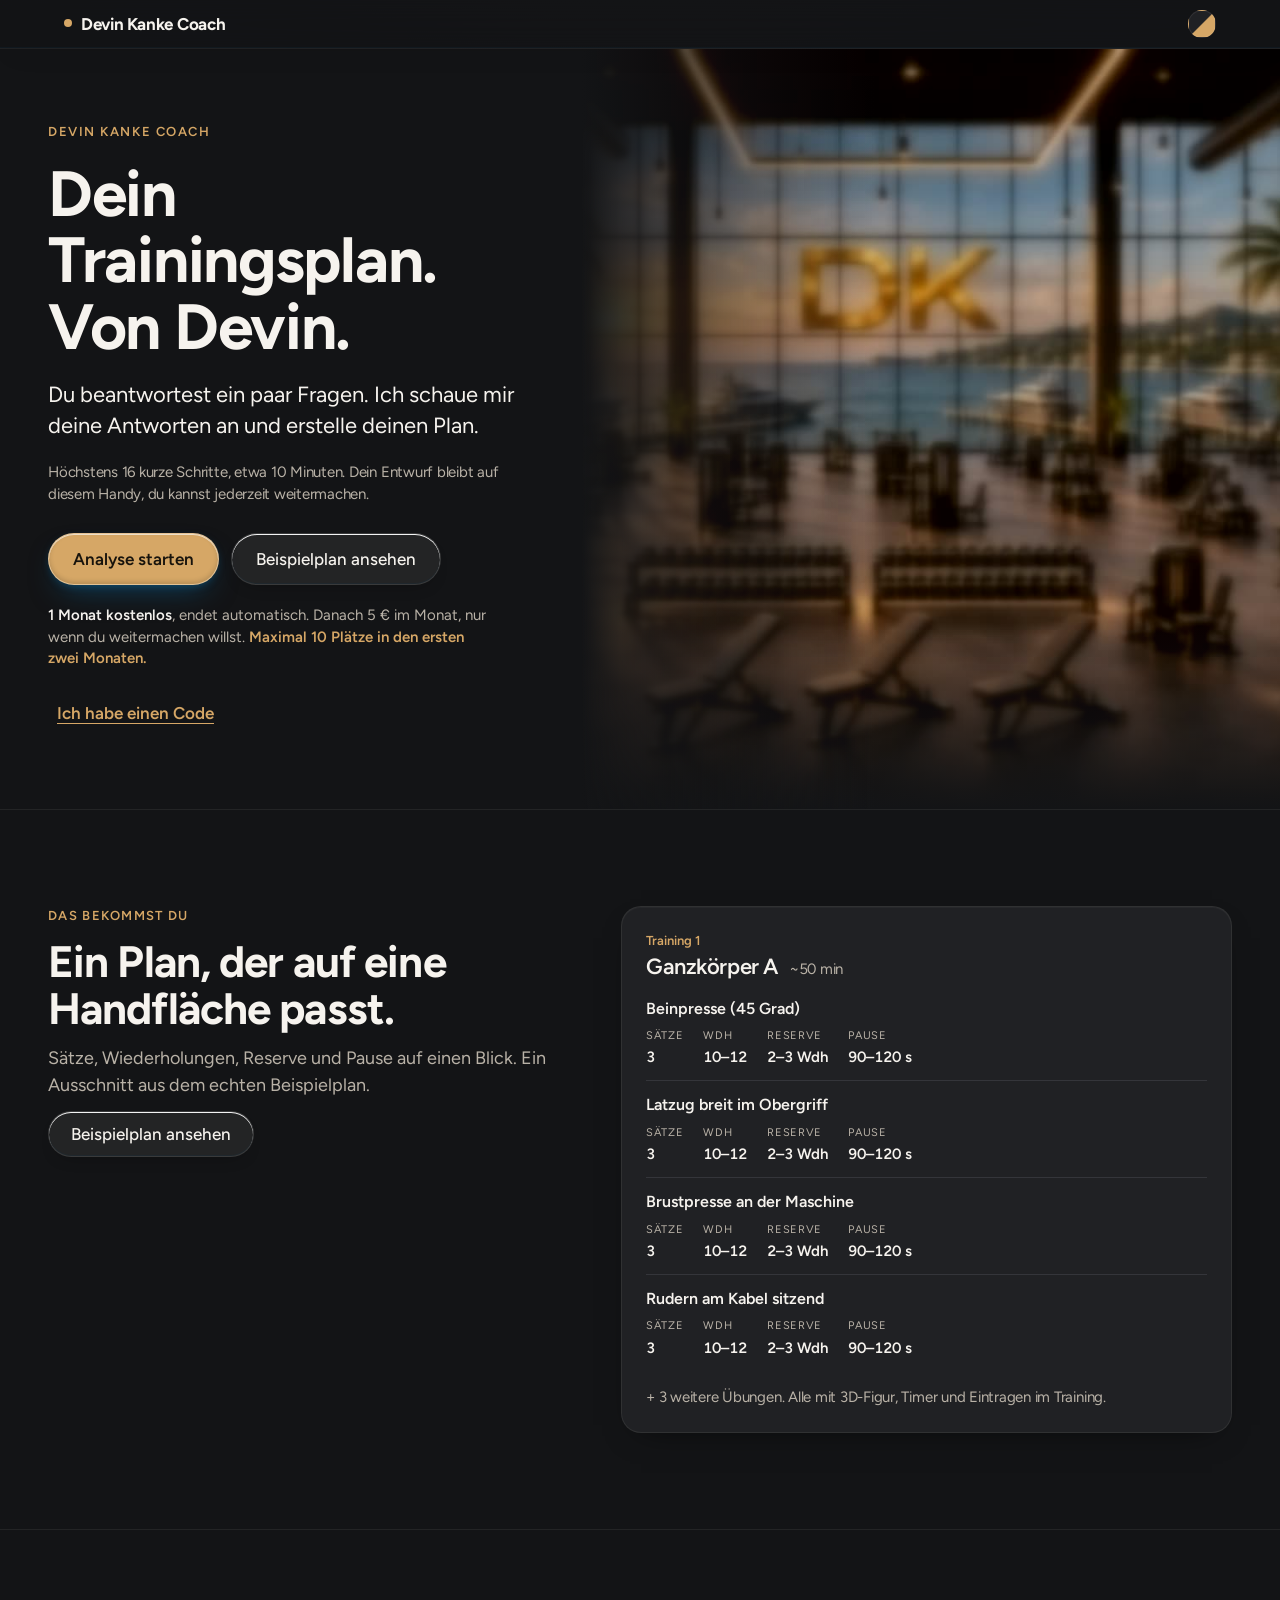
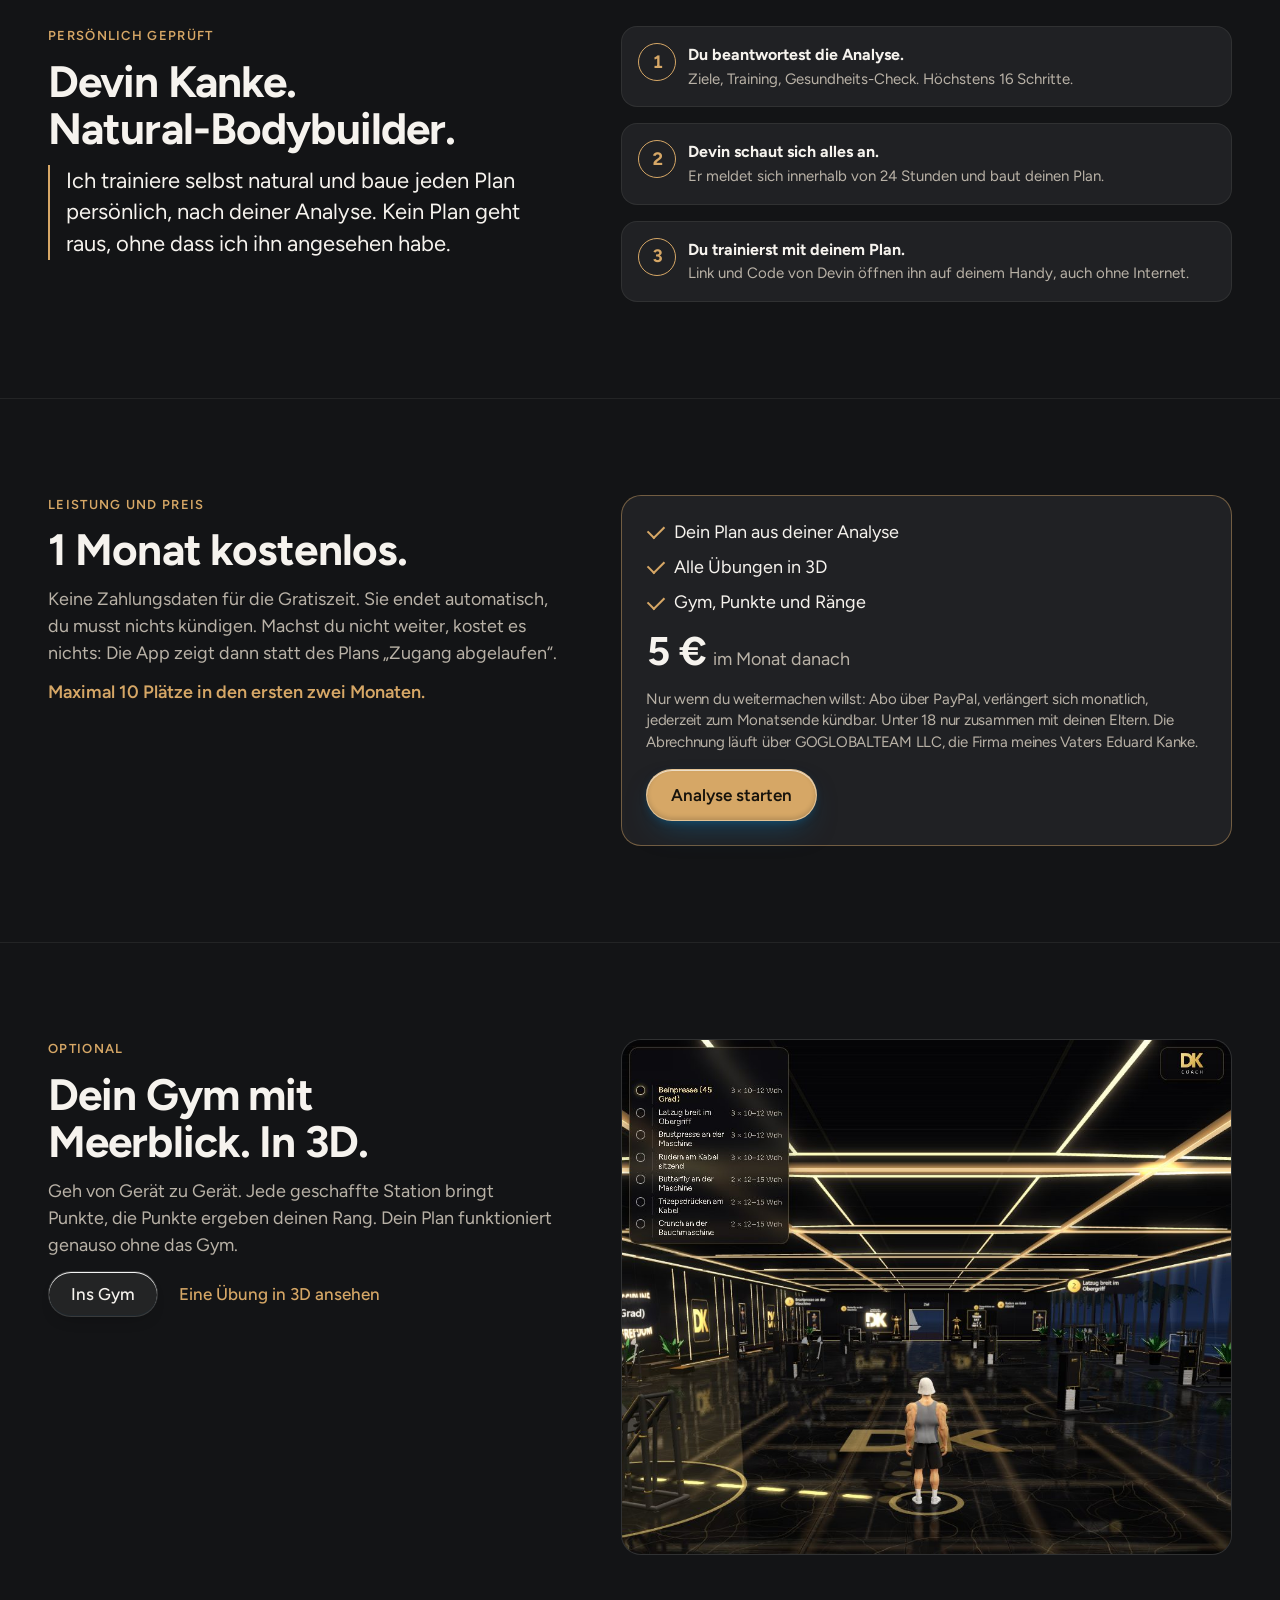
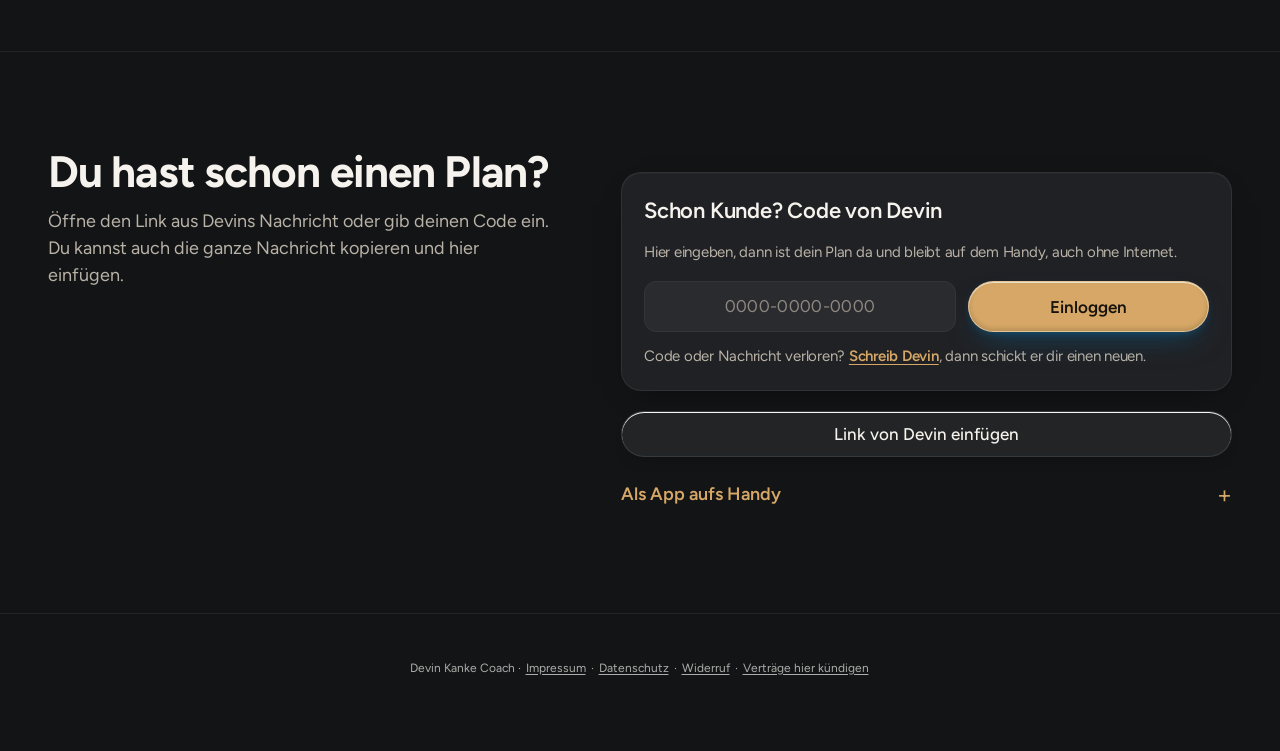
==== commit 03f4bc87: "Kunden-App: 21 Reparaturen aus dem Test mit 20 Kundenrollen - Login: „Code verloren? Schreib Devin“," ====
--- a/index.html
+++ b/index.html
@@ -19,6 +19,8 @@
 <!-- manifest setzt app.js (nicht auf dem iPhone: dort soll „Zum Home-Bildschirm“ den Link mit dem Plan behalten) -->
 <link rel="icon" href="icon.svg" type="image/svg+xml">
 <link rel="apple-touch-icon" href="icon-180.png">
+<!-- QA 25.11.2026 (Rolle 16): Grundfarbe der Farbwelt sofort (vorher bei langsamem Netz sekundenlang weiß) -->
+<style>:where(html){background:#131416}:where(html[data-look="sport"]){background:#111215}:where(html[data-look="gold"]){background:#060608}:where(html[data-look="klar"]){background:#F5F5F7}:where(html[data-look="lagune"]){background:#86CBEE}</style>
 <script type="importmap">{ "imports": { "three": "./vendor/three.module.min.js" } }</script>
 <!-- Design wie die Trainer-Seite: stil.css kommt aus app/src (build.js kopiert es), buehne.css = 3D-Bühne für beide -->
 <link rel="stylesheet" href="schriften/schriften.css">
@@ -374,6 +376,16 @@
 .status-essen ul { margin: 6px 0 0; padding-left: 20px; }
 .status-essen .lbl { display: block; margin-top: 16px; font-weight: 600; }
 .status-essen #st-gewicht { flex: 1 1 120px; max-width: 180px; min-width: 0; }
+/* QA 25.11.2026 (Rolle 17): Lagune – Akzent als Schrift auf Hellblau 2,26:1 → dunkles Blau #074B70 5,2:1 (--akzent-hell #07577A wäre nur 4,4:1), Zweittext 4,35:1 → 5,3:1 */
+:root:is([data-look="lagune"], :not([data-look])) { --text2: #30495A; }
+:root:is([data-look="lagune"], :not([data-look])) :is(.rg-marke, .rg-plaetze, .nr, .rg-install > summary, .code-verloren a) { color: #074B70; }
+:root:is([data-look="lagune"], :not([data-look])) .rg-klein-titel { color: #074B70 !important; }   /* sport.css setzt sie mit !important */
+/* QA 25.11.2026 (Rolle 14): Mit Tab angesprungene Elemente rutschten unter die schwebende Leiste bzw. die Kopfzeile */
+html { scroll-padding-top: 76px; scroll-padding-bottom: 112px; }
+/* QA 25.11.2026 (Rolle 14): Der Trainings-Dialog bekommt beim Öffnen den Fokus, ohne Rahmen um die ganze Fläche (der nächste Tab zeigt den Rahmen am Knopf) */
+.tm:focus { outline: none; }
+/* QA 25.11.2026 (Rolle 15): Bei 200 % Zoom (640×400) lag die feste Speichern-Leiste über Satz/Ziel/Reserve. Bei sehr wenig Höhe läuft sie mit. */
+@media (max-height: 480px) { .tm-aktion { position: static; } }
 </style>
 </head>
 <body>
--- a/sport.css
+++ b/sport.css
@@ -360,6 +360,9 @@
 .rg-code-knopf { padding-inline: 0; color: var(--akzent); font-weight: 600; text-decoration: underline; text-underline-offset: 4px; text-decoration-thickness: 1px; }
 .rg-code > div { width: 100%; }
 .rg-code .code-leiste { margin: 0 !important; width: 100%; }
+/* QA 25.11.2026: „Code oder Nachricht verloren? Schreib Devin“ an Code-Leiste und Code-Ansicht */
+.code-verloren { margin: 0; }
+.code-verloren a { color: var(--akzent); font-weight: 600; text-decoration: underline; text-underline-offset: 3px; text-decoration-thickness: 1px; }
 /* Bild: optimiertes Standbild mit reserviertem Platz (Seitenverhältnis), das warme Licht läuft weich in den Grund über */
 .rg-held-bild { position: relative; margin: 0; aspect-ratio: 16 / 10; overflow: hidden; background: var(--flaeche); }
 .rg-held-bild img { display: block; width: 100%; height: 100%; object-fit: cover; object-position: 50% 46%; }
@@ -414,6 +417,11 @@
 .rg-gym-bild img { display: block; width: 100%; height: 100%; object-fit: cover; }
 .rg-eigen .stapel { display: grid; gap: var(--rg-2); }
 .rg-install > summary { cursor: pointer; display: flex; align-items: center; font-weight: 600; color: var(--akzent); }
+/* QA 25.11.2026 (Rolle 17): zugeklappt ohne Zeichen wirkte die Karte leer; Plus/Minus wie bei aufklappbaren Zeilen */
+.rg-install > summary { justify-content: space-between; gap: 12px; list-style: none; }
+.rg-install > summary::-webkit-details-marker { display: none; }
+.rg-install > summary::after { content: "+"; font-size: 24px; line-height: 1; font-weight: 400; }
+.rg-install[open] > summary::after { content: "–"; }
 .rg-install[open] > summary { margin-bottom: var(--rg-1); }
 .rg-install .block { margin: 0; }
 body.start .st-fuss { padding: var(--rg-4) var(--rg-2) var(--rg-6); text-align: center; border-top: 1px solid var(--rand-weich); }
@@ -501,3 +509,4 @@
   .inhalt :is(h1, h2, h3, p, span, li) { overflow-wrap: anywhere; hyphens: auto; }
   .code-leiste .code-reihe > .code-feld { flex-basis: 100%; }
 }
+.rg-plaetze { color: var(--akzent); font-weight: 600; }
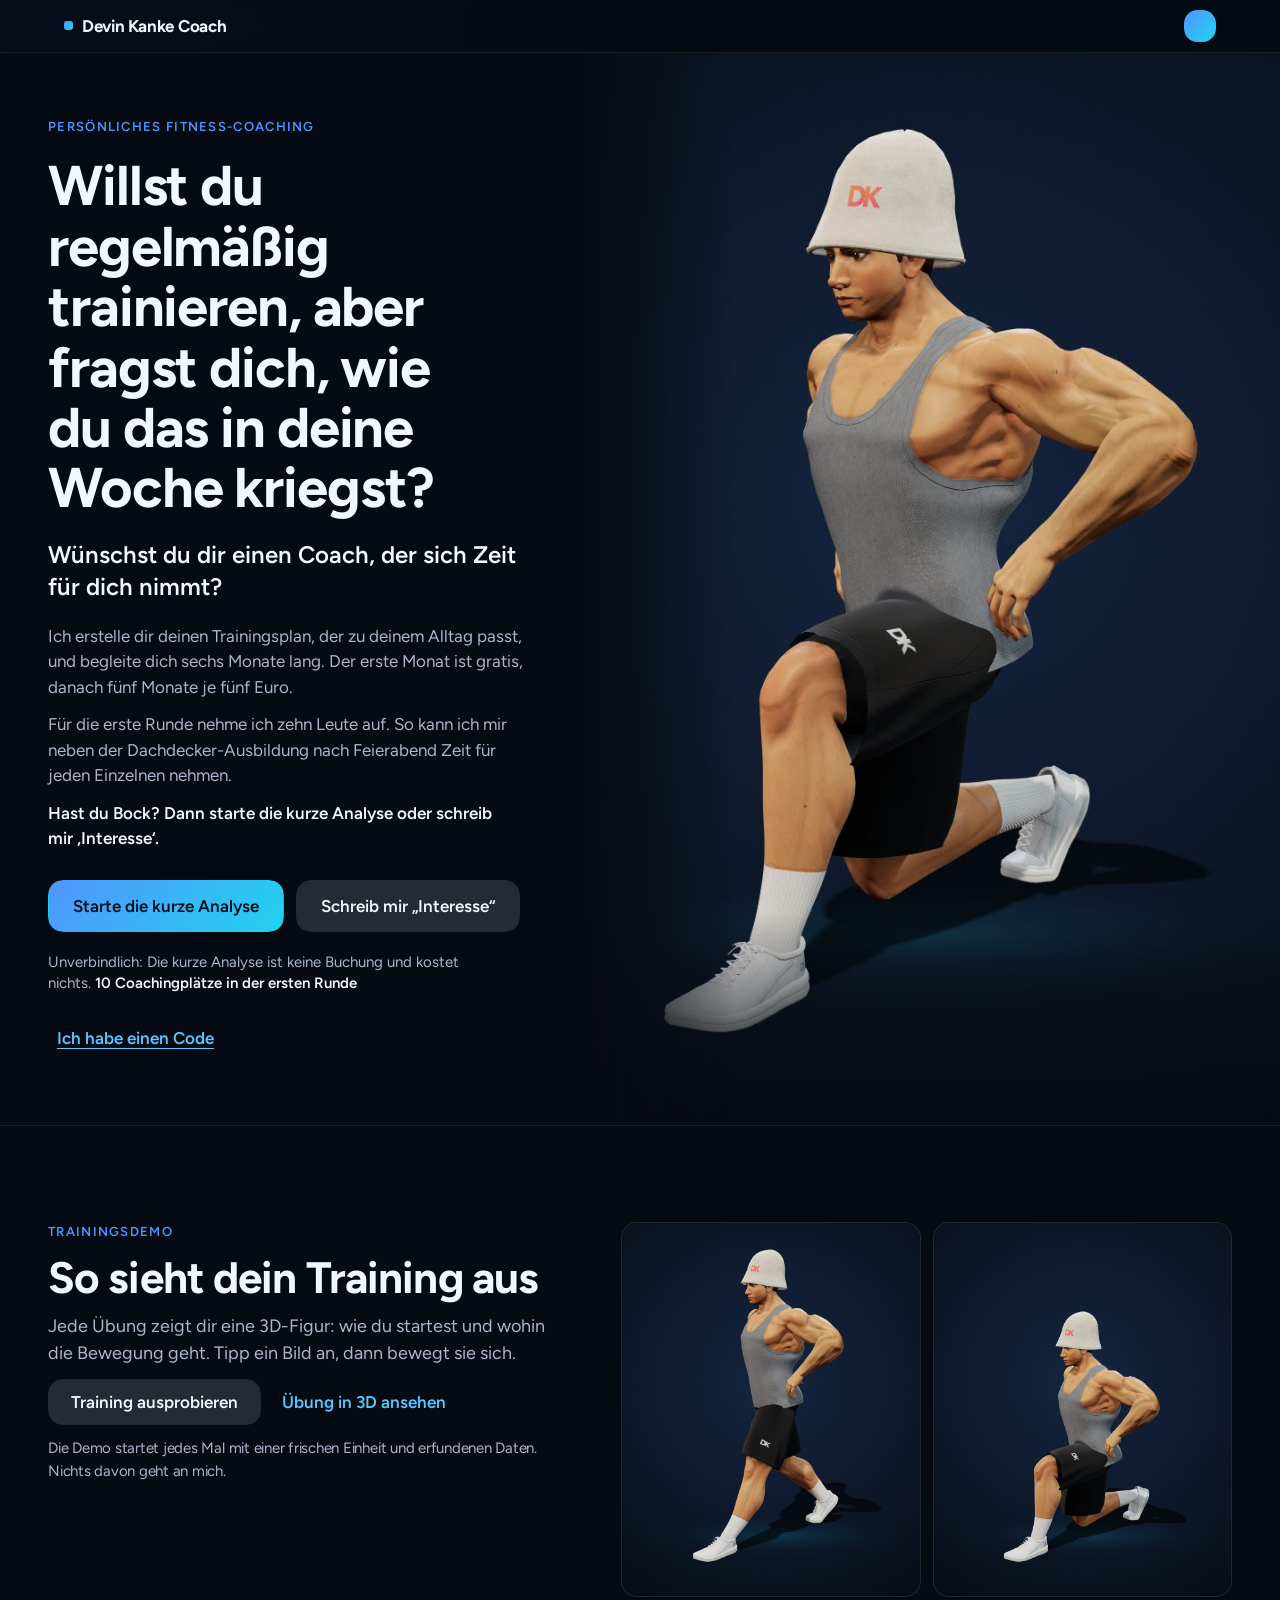
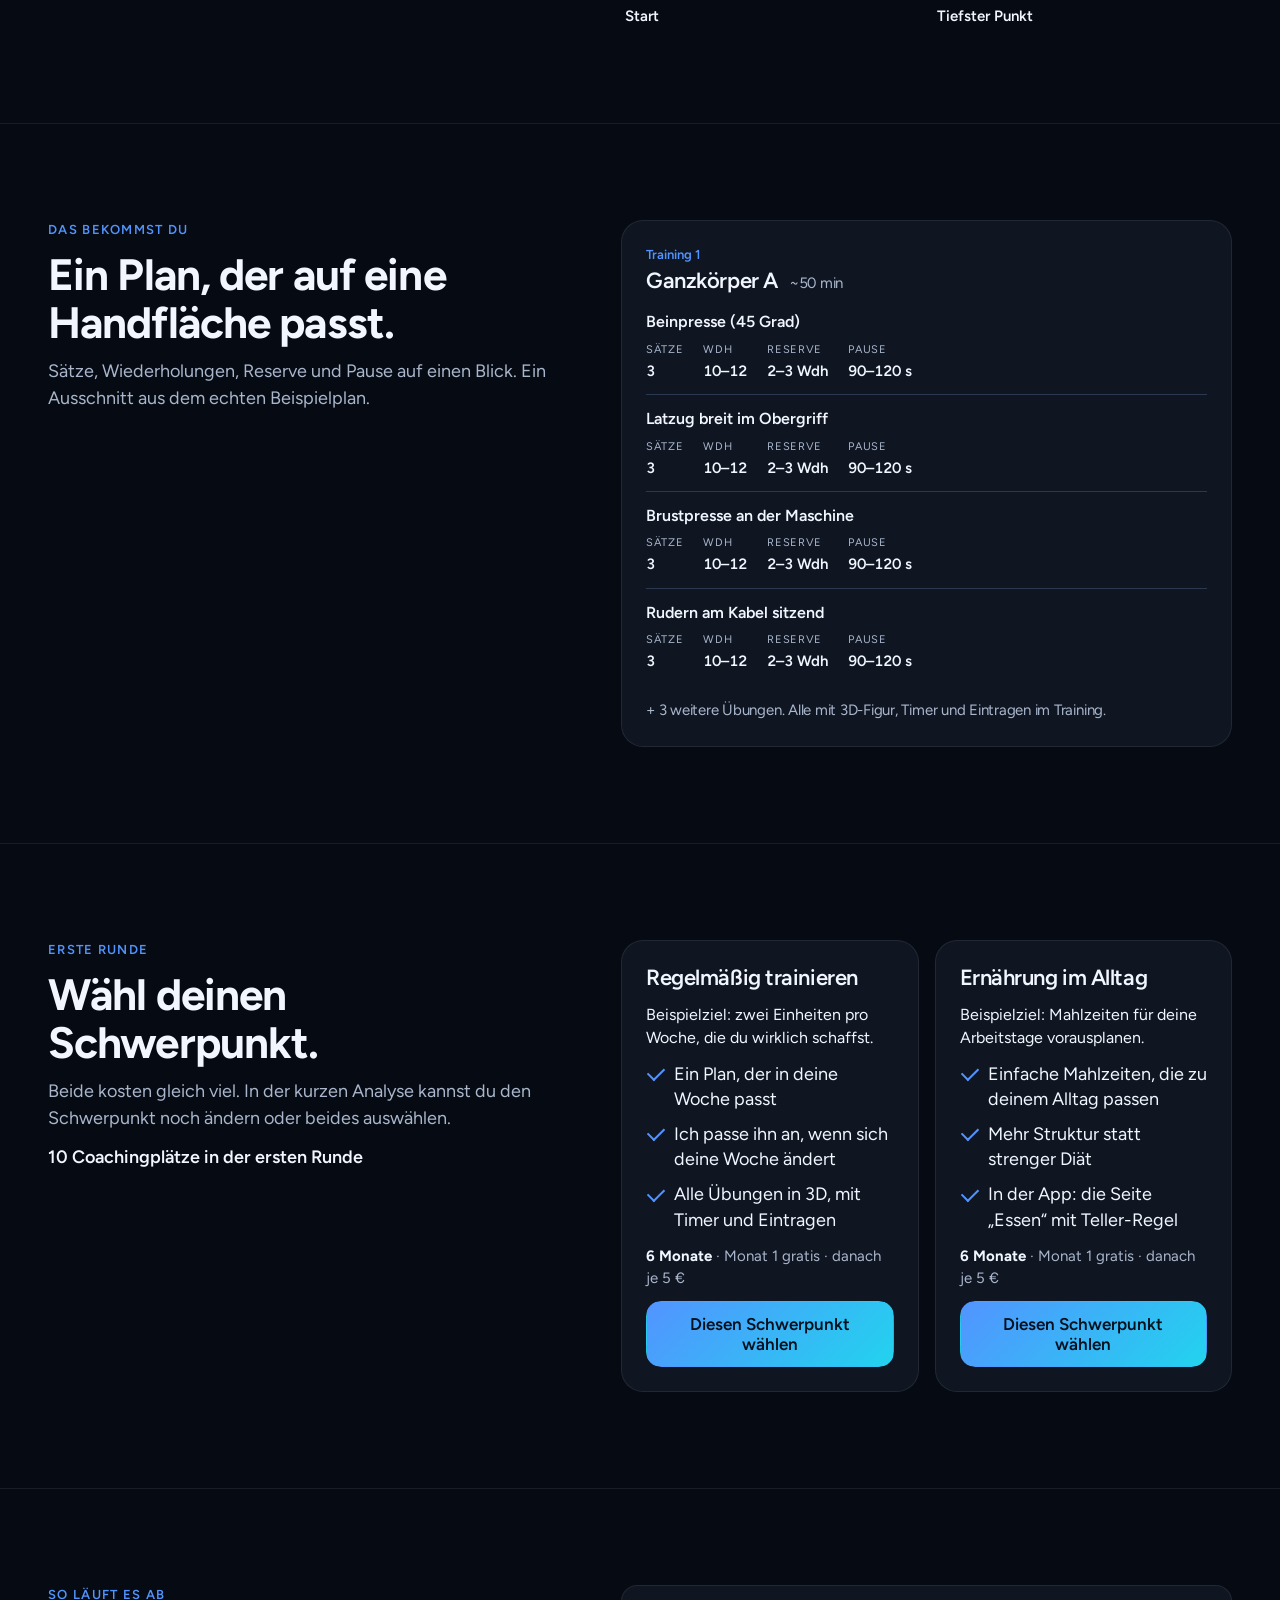
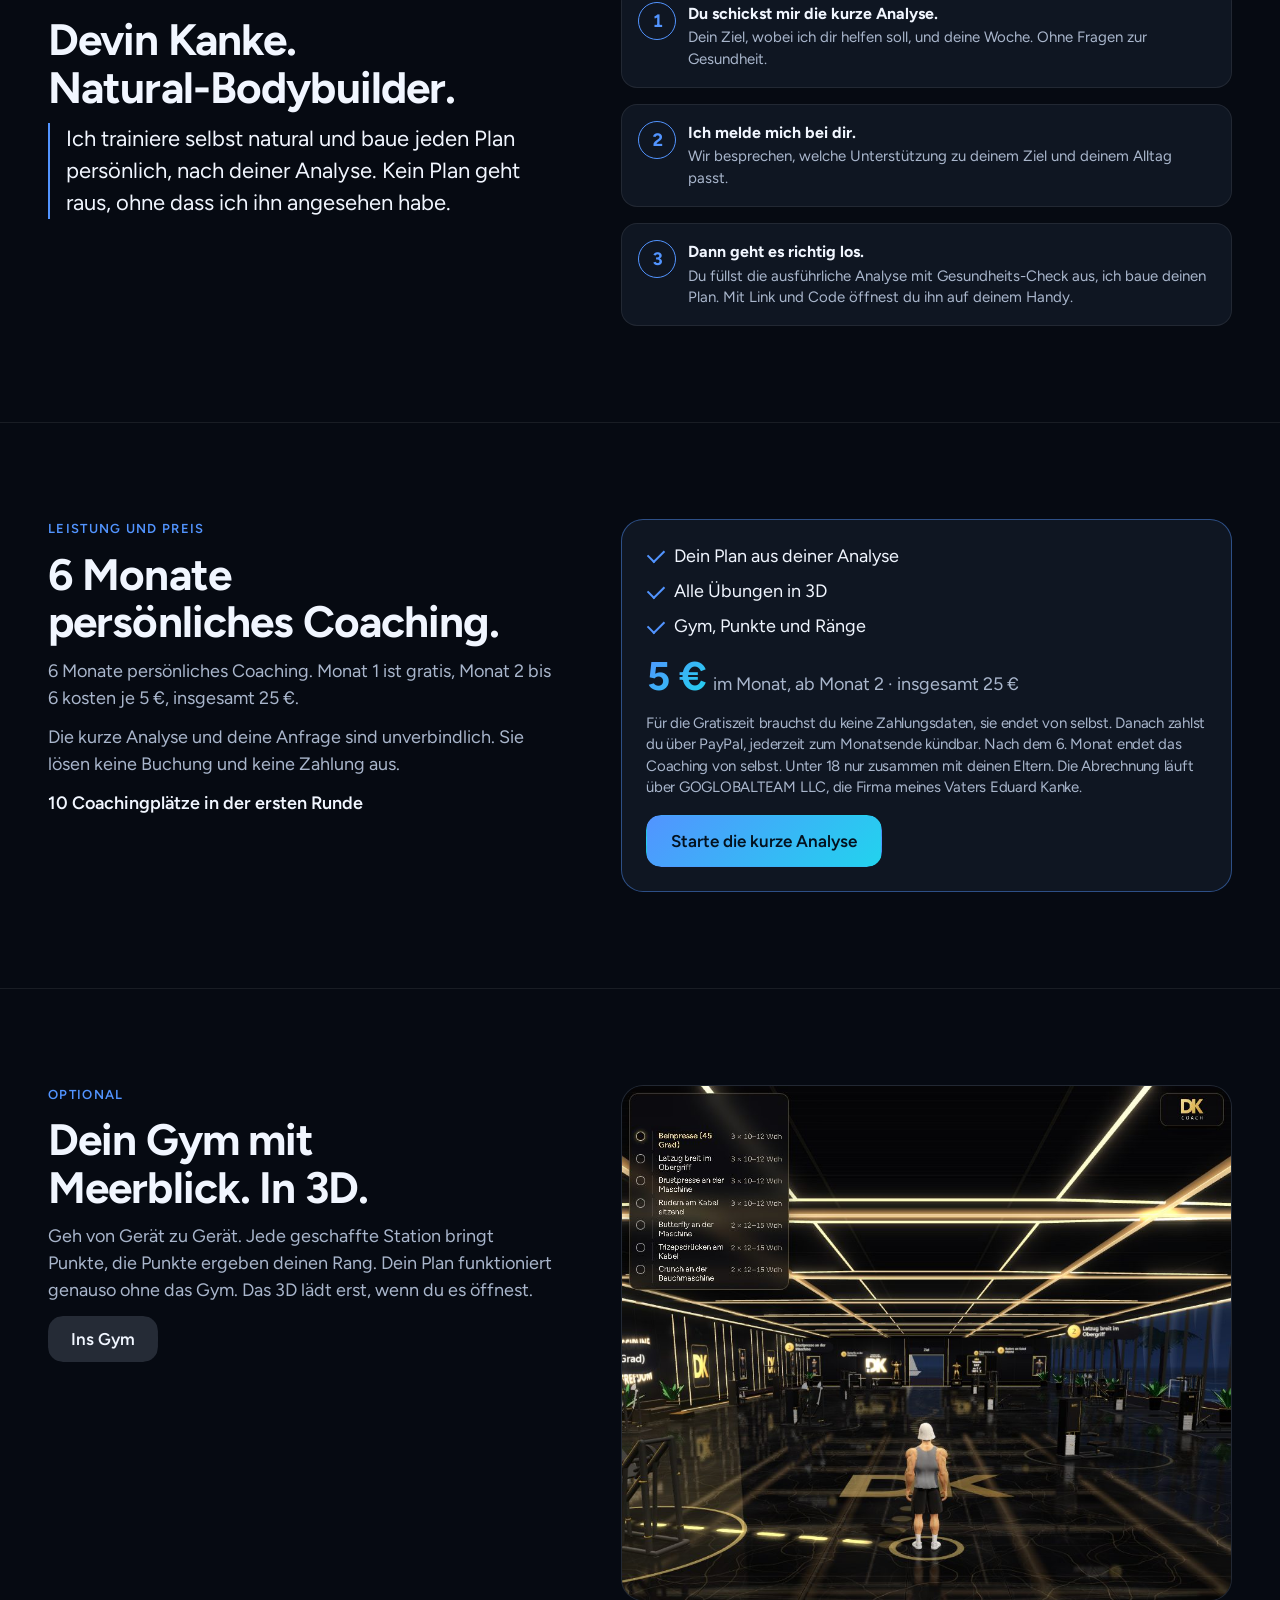
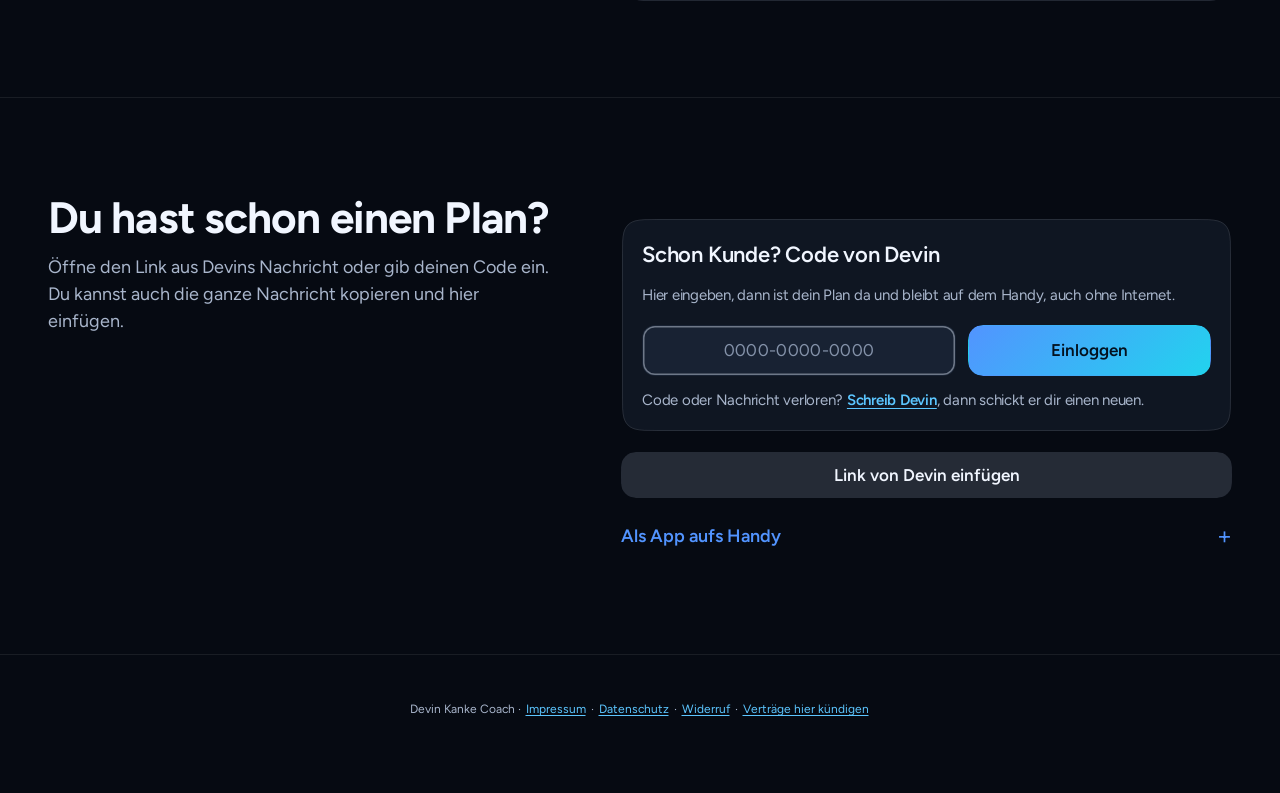
==== commit 1463dc7d: "Kunden-App: Look 5 (fünf neue Farbwelten „Ein Tag am Meer“: Ozean, Abendrot, Dämmerung, Lagune, Morg" ====
--- a/index.html
+++ b/index.html
@@ -1,9 +1,8 @@
 <!doctype html>
 <html lang="de">
 <head>
-<meta charset="utf-8"><meta http-equiv="Content-Security-Policy" content="default-src 'none'; script-src 'self' 'sha256-0kHb4XYvAkXy/tUUqBb4hDXwXzi+fM/vh4l9e+M5zUE=' 'sha256-+JQvtxbBbmwK9cqAZ36JJWhFW3YXgQWYD28MrBcbCA8=' 'sha256-47SYuv52ST9yQ76ncm8OHvWn4zem0EXrZt9l4WuC2XY='; style-src 'self' 'unsafe-inline'; img-src 'self' data: blob:; font-src 'self'; media-src 'self'; connect-src 'self' https://script.google.com/macros/s/AKfycbyLPzLHNzum-pwciI3_dzC59O2ORegEOl_eoz95GNV7-4xVumbC5oZRW1EZlCbvzE4xHg/exec https://script.googleusercontent.com; manifest-src 'self'; worker-src 'self'; base-uri 'none'; form-action 'none'; object-src 'none'">
+<meta charset="utf-8"><meta http-equiv="Content-Security-Policy" content="default-src 'none'; script-src 'self' 'wasm-unsafe-eval' 'sha256-0kHb4XYvAkXy/tUUqBb4hDXwXzi+fM/vh4l9e+M5zUE=' 'sha256-R5iDOSeH731keE2u5EsbIg+6mSrbE5sxHAMpt7QkzTU=' 'sha256-47SYuv52ST9yQ76ncm8OHvWn4zem0EXrZt9l4WuC2XY='; style-src 'self' 'unsafe-inline'; img-src 'self' data: blob:; font-src 'self'; media-src 'self'; connect-src 'self' https://search.openfoodfacts.org https://world.openfoodfacts.org https://script.google.com/macros/s/AKfycbyLPzLHNzum-pwciI3_dzC59O2ORegEOl_eoz95GNV7-4xVumbC5oZRW1EZlCbvzE4xHg/exec https://script.googleusercontent.com; manifest-src 'self'; worker-src 'self'; base-uri 'none'; form-action 'none'; object-src 'none'">
 <meta name="viewport" content="width=device-width,initial-scale=1,viewport-fit=cover">
-<meta name="dk-wellen-video" content="">
 <title>Coach Devin Kanke – dein persönlicher Trainingsplan</title>
 <meta name="description" content="Coach Devin Kanke: Persönlicher Trainingsplan für Muskelaufbau, Kraft und Fitness, von deinem Coach Devin Kanke. Mit 3D-Übungen, Fortschritts-Statistik und Plan auf dem Handy, auch ohne Internet.">
 <meta name="robots" content="index, follow">
@@ -11,7 +10,7 @@
 <meta property="og:title" content="Coach Devin Kanke"><meta property="og:description" content="Dein persönlicher Trainingsplan von Coach Devin Kanke."><meta property="og:url" content="https://devin-kanke.com/">
 <meta name="twitter:card" content="summary"><meta name="twitter:title" content="Coach Devin Kanke">
 <script type="application/ld+json">{"@context":"https://schema.org","@type":"WebSite","name":"Coach Devin Kanke","alternateName":["Devin Kanke Coach","Coach Devin Kanke","Devin Kanke"],"url":"https://devin-kanke.com/","inLanguage":"de"}</script>
-<meta name="theme-color" content="#131416"><script>try{var l=localStorage.getItem('dk_look');if(!localStorage.getItem('dk_look_start2411')){if(!l||l==='sport'){l='champagner';localStorage.setItem('dk_look',l)}localStorage.setItem('dk_look_start2411','1')}if(l){document.documentElement.dataset.look=l;var m=document.querySelector('meta[name=theme-color]');if(m)m.content=l==='klar'?'#F5F5F7':l==='gold'?'#060608':l==='sport'?'#111215':l==='champagner'?'#131416':'#86CBEE'}}catch(e){document.documentElement.dataset.look='champagner'}</script>
+<meta name="theme-color" content="#060A12"><script>try{var l=localStorage.getItem('dk_look');if(!/^(champagner|gold|sport|lagune|klar)$/.test(l||'')){l='champagner';localStorage.setItem('dk_look',l)}document.documentElement.dataset.look=l;var m=document.querySelector('meta[name=theme-color]');if(m)m.content={'champagner':'#060A12','gold':'#0E0909','sport':'#0A0812','lagune':'#EEF8F6','klar':'#FFF6F0'}[l]}catch(e){document.documentElement.dataset.look='champagner'}</script>
 <meta name="apple-mobile-web-app-capable" content="yes">
 <meta name="mobile-web-app-capable" content="yes">
 <meta name="apple-mobile-web-app-status-bar-style" content="default">
@@ -20,13 +19,15 @@
 <link rel="icon" href="icon.svg" type="image/svg+xml">
 <link rel="apple-touch-icon" href="icon-180.png">
 <!-- QA 25.11.2026 (Rolle 16): Grundfarbe der Farbwelt sofort (vorher bei langsamem Netz sekundenlang weiß) -->
-<style>:where(html){background:#131416}:where(html[data-look="sport"]){background:#111215}:where(html[data-look="gold"]){background:#060608}:where(html[data-look="klar"]){background:#F5F5F7}:where(html[data-look="lagune"]){background:#86CBEE}</style>
+<style>:where(html){background:#060A12}:where(html[data-look="gold"]){background:#0E0909}:where(html[data-look="sport"]){background:#0A0812}:where(html[data-look="lagune"]){background:#EEF8F6}:where(html[data-look="klar"]){background:#FFF6F0}</style>
 <script type="importmap">{ "imports": { "three": "./vendor/three.module.min.js" } }</script>
 <!-- Design wie die Trainer-Seite: stil.css kommt aus app/src (build.js kopiert es), buehne.css = 3D-Bühne für beide -->
 <link rel="stylesheet" href="schriften/schriften.css">
 <link rel="stylesheet" href="stil.css">
 <link rel="stylesheet" href="buehne.css">
 <link rel="stylesheet" href="sport.css">
+<link rel="stylesheet" href="essen.css">
+<link rel="stylesheet" href="gesund.css">
 <style>
 /* Nur Kunden-App: Rahmen ohne claude.ai (dort setzt die Plattform diese Grundwerte) */
 html, body { margin: 0; padding: 0; }
@@ -130,10 +131,7 @@
   @keyframes st-glanz { 0%, 100% { background-position: 100% 0; } 50% { background-position: 0 0; } }
 }
 @media (min-width: 1024px) and (prefers-reduced-motion: reduce) { .st-held h1 { animation: none; } .st-block:not(.st-held):hover { transform: none; } }
-/* Wellen im Hintergrund und Schrift (09.11.2026, Devin: „Wellen … Strand“, Schrift „nicht so eckig, nicht so pixelig, schön sauber, ein bisschen größer“) */
-.dk-wellen-video { position: fixed; top: 0; left: 0; width: 100vw; height: 100vh; height: 100lvh; object-fit: cover; z-index: -1; pointer-events: none; }
-.dk-wellen-video::-webkit-media-controls, .dk-wellen-video::-webkit-media-controls-start-playback-button { display: none !important; -webkit-appearance: none; }
-html.dk-wellen-an::before, html.dk-wellen-an::after { content: none; }
+/* Schrift (09.11.2026, Devin: „nicht so eckig, nicht so pixelig, schön sauber, ein bisschen größer“). Wellen-Video und Studio-Bild gibt es seit Look 5 (27.11.2026) nicht mehr: Der Hintergrund ist die Farbe der Welt mit zwei stehenden Lichtern (sport.css). */
 html:root { --f-text: "Figtree", -apple-system, BlinkMacSystemFont, "Segoe UI", system-ui, Roboto, sans-serif; --f-display: var(--f-text); --f-zahl: var(--f-text); }
 body { font-size: 18px; letter-spacing: 0; text-rendering: optimizeLegibility; -webkit-font-smoothing: antialiased; -moz-osx-font-smoothing: grayscale; }
 .klein { font-size: 15px; }
@@ -200,53 +198,7 @@
   table.ueb td.z { display: grid; gap: 1px; font-size: 16px; font-weight: 600; white-space: nowrap; }
   table.ueb td.z::before { content: attr(data-l); font-size: 12px; font-weight: 400; color: var(--text2); }
 }
-/* Glas (16.11.2026, Devin: „Glow-Glass-Effekt wie bei Apple … dass die Buttons auch richtig geil aussehen“; dann: „dass man komplett durchgucken kann …
-   nicht verschwommen … wie bei einer Brille … ein bisschen verschoben … er vergrößert“). Nur Kunden-App.
-   Karten sind klares Glas: glas.js legt in jede Karte das Wellenbild der Seite, scharf und leicht vergrößert (wie durch eine Brille), mit heller Kante und Schatten.
-   Ein dünner Farbton und ein feiner Schriftschatten halten den Text lesbar. Kopf und Leiste unten bleiben weichgezeichnet, weil dort Text darunter durchläuft.
-   Hauptknopf mit Glanz oben und Schein in der Akzentfarbe, die anderen Knöpfe als Glas-Pille; der Glanz liegt nur im oberen Drittel, hinter der Schrift bleibt die alte Farbe.
-   Ohne glas.js, in der Farbwelt Klar, in Blättern, Training und Gym und mit „Transparenz reduzieren“ bleiben die Karten dicht wie bisher. */
-:root { --g-ton: rgba(255, 255, 255, .15); --g-ton2: rgba(255, 255, 255, .03); --g-kante: rgba(255, 255, 255, .95); --g-rand: rgba(255, 255, 255, .7); --g-tief: rgba(10, 60, 90, .14); --g-saum: rgba(255, 255, 255, .62);
-  --g-schatten: 0 26px 50px -26px rgba(10, 60, 90, .6), 0 3px 8px rgba(10, 60, 90, .1); --g-schein: rgba(10, 116, 176, .5); --g-glanz: rgba(255, 255, 255, .55); --g-schrift: 0 0 3px rgba(255, 255, 255, .95), 0 1px 2px rgba(255, 255, 255, .85); --g-bild: url(wellen-hell.jpg); }
-:root[data-look="gold"] { --g-ton: rgba(12, 12, 16, .22); --g-ton2: rgba(12, 12, 16, .06); --g-kante: rgba(255, 240, 205, .5); --g-rand: rgba(236, 200, 110, .3); --g-tief: rgba(0, 0, 0, .45); --g-saum: rgba(255, 236, 190, .17);
-  --g-schatten: 0 28px 54px -24px rgba(0, 0, 0, .9), 0 3px 8px rgba(0, 0, 0, .35); --g-schein: rgba(220, 180, 83, .5); --g-glanz: rgba(255, 255, 255, .12); --g-schrift: 0 0 4px rgba(0, 0, 0, .9), 0 1px 3px rgba(0, 0, 0, .85); --g-bild: url(wellen-dunkel.jpg); }
-:root[data-look="klar"] { --g-kante: #fff; --g-rand: rgba(0, 0, 0, .07); --g-tief: rgba(0, 0, 0, .05); --g-schein: rgba(0, 113, 227, .42); --g-glanz: rgba(255, 255, 255, .6); }
-html.dk-wellen-an .g-glas { --g-r: 26px; position: relative; isolation: isolate; border: 1px solid var(--g-rand); border-radius: var(--g-r); text-shadow: var(--g-schrift);
-  box-shadow: inset 0 1px 0 var(--g-kante), inset 0 -1px 0 var(--g-tief), inset 0 0 26px var(--g-saum), var(--g-schatten); }
-html.dk-wellen-an .rang-kurz.g-glas { --g-r: 20px; }
-html.dk-wellen-an .g-glas .knopf, html.dk-wellen-an .g-glas input, html.dk-wellen-an .g-glas textarea, html.dk-wellen-an .g-glas .wt, html.dk-wellen-an .g-glas .block { text-shadow: none; }
-/* Glas stärker (16.11.2026, Devin: „Noch stärker“): Vergrößerung 1,34 statt 1,16, Farbton auf den Karten halbiert, dafür kräftigerer Schriftschatten. */
-.g-linse { display: none; }
-html.dk-wellen-an .g-glas > .g-linse { display: block; position: absolute; inset: 0; z-index: -1; border-radius: inherit; -webkit-clip-path: inset(0 round var(--g-r)); clip-path: inset(0 round var(--g-r)); pointer-events: none; }
-html.dk-wellen-an .g-glas.g-fern > .g-linse { display: none; }
-/* Durchsichtig statt Linse (18.11.2026, Devin: „dass es durchsichtig ist, dass man einfach nur durchgucken kann, aber nichts anderes“, „dass der Hintergrund immer gleich bleibt
-   und dass da keine reingezoomt ist“): keine Leinwand mehr (glas.js malt nichts), kein Lichtschein, kein Farbschleier, kein Leuchten. Die Karte ist klar wie eine Scheibe,
-   nur der feine Rand und der Schriftschatten halten Form und Lesbarkeit. Der Hintergrund steht fest. */
-html.dk-wellen-an .g-glas { background: transparent; box-shadow: none; }
-html.dk-wellen-an .g-glas > .g-linse { display: none; }
-/* Lagune heller (Devin: „bei den weißen … auch direkt auch durchsichtig machen, aber halt in helleren Stil“): halb weißer Schleier, man sieht weiter durch. Schwarz-Gold bleibt ganz klar. */
-html.dk-wellen-an[data-look="lagune"] .g-glas { background: rgba(255, 255, 255, .5); }
-/* Glas live (16.11.2026, Devin: „nur ein Standbild … nicht wie Glas“): glas.js malt das bewegte Wellen-Video in eine Leinwand je Karte. Darüber ein Lichtschein oben links wie auf echtem Glas. */
-.g-linse canvas { position: absolute; inset: 0; width: 100%; height: 100%; display: block; }
-.g-linse::before { content: ""; position: absolute; inset: 0; z-index: 1; pointer-events: none; background: linear-gradient(135deg, rgba(255, 255, 255, .34), rgba(255, 255, 255, 0) 38%), radial-gradient(120% 70% at 85% 110%, rgba(255, 255, 255, .14), transparent 60%); }
-:root[data-look="gold"] .g-linse::before { background: linear-gradient(135deg, rgba(255, 245, 220, .16), rgba(255, 255, 255, 0) 38%); }
-.g-linse::after { content: ""; position: absolute; inset: 0; z-index: 1; background: linear-gradient(155deg, var(--g-ton2), var(--g-ton) 70%); }
-/* Sport (16.11.2026): Die Knopf-, Kopf- und Leisten-Regeln vom Glas gelten nicht in der Farbwelt Sport (dort eigene, ruhigere Knöpfe aus sport.css).
-   :where() ändert die Spezifität nicht, in Lagune, Schwarz-Gold und Klar bleibt alles wie vorher. */
-:where(:root:not([data-look="sport"])) .eintrag, :where(:root:not([data-look="sport"])) .naechstes { border-color: var(--g-rand); box-shadow: inset 0 1px 0 var(--g-kante), inset 0 -1px 0 var(--g-tief), 0 12px 26px -20px rgba(0, 0, 0, .55); }
-:where(:root:not([data-look="sport"])) .kopf { box-shadow: inset 0 -1px 0 var(--g-tief), 0 10px 30px -22px rgba(0, 0, 0, .6); }
-:where(:root:not([data-look="sport"])) nav.leiste { border-color: var(--g-rand); box-shadow: inset 0 1px 0 var(--g-kante), inset 0 -1px 0 var(--g-tief), 0 18px 40px -14px rgba(0, 0, 0, .5); }
-:where(:root:not([data-look="sport"])) nav.leiste button[aria-current="page"] { box-shadow: inset 0 1px 0 var(--g-kante), 0 8px 20px -10px var(--g-schein); }
-:where(:root:not([data-look="sport"])) .knopf, :where(:root:not([data-look="sport"])) .knopf:hover, :where(:root:not([data-look="sport"])) .blatt .knopf:hover { border: 1px solid var(--g-rand); border-radius: 999px;
-  box-shadow: inset 0 1px 0 var(--g-kante), inset 0 -1px 0 var(--g-tief), 0 8px 18px -12px rgba(0, 0, 0, .45); }
-:where(:root:not([data-look="sport"])) .knopf { background: linear-gradient(180deg, var(--g-glanz), transparent 32%), var(--knopf-grund); }
-:where(:root:not([data-look="sport"])) .knopf:hover, :where(:root:not([data-look="sport"])) .blatt .knopf:hover { background: linear-gradient(180deg, var(--g-glanz), transparent 32%), var(--knopf-grund2); }
-:where(:root:not([data-look="sport"])) .knopf.klein { border-radius: 999px; }
-:where(:root:not([data-look="sport"])) .knopf.haupt, :where(:root:not([data-look="sport"])) .blatt .knopf.haupt, :where(:root:not([data-look="sport"])) .knopf.haupt:hover, :where(:root:not([data-look="sport"])) .blatt .knopf.haupt:hover { background: linear-gradient(180deg, rgba(255, 255, 255, .34), rgba(255, 255, 255, 0) 30%), var(--knopf-voll);
-  border-color: rgba(255, 255, 255, .3); box-shadow: inset 0 1px 0 rgba(255, 255, 255, .65), inset 0 -2px 5px rgba(0, 0, 0, .16), 0 14px 30px -12px var(--g-schein), 0 3px 8px -3px var(--g-schein); }
-:where(:root:not([data-look="sport"])) .knopf.haupt.kg-schwebt, :where(:root:not([data-look="sport"])) .knopf.haupt.kg-zieht { box-shadow: inset 0 1px 0 rgba(255, 255, 255, .65), 0 20px 40px -12px var(--g-schein), 0 4px 12px -3px var(--g-schein); }
-:where(:root:not([data-look="sport"])) .knopf.haupt.kg-drueckt { box-shadow: inset 0 1px 0 rgba(255, 255, 255, .5), inset 0 2px 8px rgba(0, 0, 0, .2), 0 6px 18px -6px var(--g-schein); }
-:where(:root:not([data-look="sport"])) .knopf:disabled, :where(:root:not([data-look="sport"])) .knopf[disabled] { box-shadow: none; }
+/* Glas, Linse und durchsichtige Karten (16. bis 18.11.2026) gibt es seit Look 5 (27.11.2026) nicht mehr: Karten sind dichte Flächen, Knöpfe haben die Apple-Ecke (sport.css, Teil 2 und 4). */
 /* Rang mit Medaille (16.11.2026, Devin: „dass man da so eine Medaille direkt sieht, dass du dann hochgehen kannst und so dein Level-System siehst“).
    rang.js baut die Medaille aus Band (.rm-band) und Scheibe (.rm-scheibe); Metall kommt aus --a/--b je Rang, das Band aus --band1/--band2.
    Karte auf „Heute“: Medaille, Rang x von 10, Punkte, Balken bis zur nächsten (gesperrten) Medaille, kleiner Level-Weg. Rang-Seite: „Dein Weg nach oben“. */
@@ -310,11 +262,6 @@
 .netz-hinweis { position: fixed; z-index: 85; left: 50%; transform: translateX(-50%); bottom: calc(86px + env(safe-area-inset-bottom, 0px)); width: max-content; max-width: calc(100% - 24px); padding: 10px 14px; border-radius: 14px; background: #3A3A3C; color: #FFF; font-size: 14px; line-height: 1.3; text-align: center; pointer-events: none; box-shadow: 0 8px 24px rgba(0,0,0,.25); }
 body:has(.raum) .netz-hinweis { bottom: auto; top: calc(10px + env(safe-area-inset-top, 0px)); font-size: 12px; padding: 6px 10px; }
 .uebergabe-code { margin: 8px 0 0; font-size: 34px; font-weight: 800; letter-spacing: .06em; font-variant-numeric: tabular-nums; }
-/* Studio-Hintergrund (17.11.2026, Devin: „die ganzen Seiten im Fokus und das andere außer Fokus … nicht zu krass“): das Bild ist schon weichgezeichnet und etwas dunkler,
-   es kostet beim Scrollen nichts. Sport zeigt es statt des glatten Anthrazits; dafür wird der Grund der Seite durchsichtig. */
-:root[data-look="sport"] .dk-wellen-video.dk-studio { display: block; }
-html.dk-wellen-an[data-look="sport"] body { background: transparent; }
-.dk-studio { user-select: none; -webkit-user-select: none; }
 /* Dein Fortschritt (17.11.2026): Karte auf „Heute“ und eigene Seite (app.js → ansichtFortschritt, Rechnung statistik.js). Farben nur aus den Farbwelten:
    mehr als davor in --gut, weniger bleibt ruhig in --text2 (kein Rot, Entlastung gehört dazu). Alles in Spalten mit minmax(0, …): kein Überlauf bis 320 px. */
 .fs-karte, .fs-zeitraum { gap: 14px; }
@@ -376,10 +323,6 @@
 .status-essen ul { margin: 6px 0 0; padding-left: 20px; }
 .status-essen .lbl { display: block; margin-top: 16px; font-weight: 600; }
 .status-essen #st-gewicht { flex: 1 1 120px; max-width: 180px; min-width: 0; }
-/* QA 25.11.2026 (Rolle 17): Lagune – Akzent als Schrift auf Hellblau 2,26:1 → dunkles Blau #074B70 5,2:1 (--akzent-hell #07577A wäre nur 4,4:1), Zweittext 4,35:1 → 5,3:1 */
-:root:is([data-look="lagune"], :not([data-look])) { --text2: #30495A; }
-:root:is([data-look="lagune"], :not([data-look])) :is(.rg-marke, .rg-plaetze, .nr, .rg-install > summary, .code-verloren a) { color: #074B70; }
-:root:is([data-look="lagune"], :not([data-look])) .rg-klein-titel { color: #074B70 !important; }   /* sport.css setzt sie mit !important */
 /* QA 25.11.2026 (Rolle 14): Mit Tab angesprungene Elemente rutschten unter die schwebende Leiste bzw. die Kopfzeile */
 html { scroll-padding-top: 76px; scroll-padding-bottom: 112px; }
 /* QA 25.11.2026 (Rolle 14): Der Trainings-Dialog bekommt beim Öffnen den Fokus, ohne Rahmen um die ganze Fläche (der nächste Tab zeigt den Rahmen am Knopf) */
@@ -401,7 +344,6 @@
 <script src="kompakt.js" defer></script>
 <script src="gefuehl.js" defer></script>
 <script src="antippen.js" defer></script>
-<script src="glas.js" defer></script>
 <script src="sport.js" defer></script>
 <script type="module" src="app.js"></script>
 </body>
--- a/sport.css
+++ b/sport.css
@@ -1,249 +1,610 @@
-/* ---------- Farbwelt „Sport“ (16.11.2026, Devin: „modern, minimalistisch, hochwertig … dunkler Hintergrund in Anthrazit, klare Schrift, großzügige Abstände,
-   gezielt eingesetzte Akzentfarbe wie Limettengrün … dezente Interaktion mit der Maus … ohne überladene Gaming-Optik“).
-   Nur Kunden-App: <html data-look="sport">. Läuft über dieselben Tokens wie Lagune, Klar und Schwarz-Gold (app/src/stil.css), dazu ein paar ruhigere Regeln.
-   Bewegt wird nur transform und opacity. Kein bewegter Hintergrund, kein Video, keine Dauer-Animation. Maus-Effekte: sport.js (nur mit Maus und Hover).
-   Kontraste (WCAG): Text #F2F4EF auf Karte #1A1C20 15,6:1 · Zweittext #A9AFA9 auf Karte 7,9:1 · Limette #C8F135 auf Karte 13,5:1 · Schrift #0D1003 auf Limette 15,1:1. ---------- */
-:root[data-look="sport"] {
-  --verlauf-a: #D4F75A;
-  --verlauf-b: #B8E623;
-  --verlauf-winkel: 120deg;
-  --akzent: #C8F135;
-  --akzent-hell: #CFF35A;
-  --auf-akzent: #0D1003;
-  --blatt-akzent: #CFF35A;
-  --verlauf-schrift: linear-gradient(120deg, #F2F4EF 0%, #F2F4EF 100%);
-  --akzent-verlauf: #C8F135;
-
-  --schwarz: #141518;
-  --anthrazit: #24272C;
-  --flaeche: #1A1C20;
-  --linie: #2C3036;
-  --text: #F2F4EF;
-  --text2: #A9AFA9;
-  --auf-grund: #F2F4EF;
-  --auf-grund2: #A9AFA9;
-  --gut: #6FDC9C;
-  --warn: #F3B64F;
-  --stopp: #FF7B6C;
+/* ---------- DK Coach Look 5 (27.11.2026): die fünf Farbwelten der Kunden-App ----------
+   Devin: „Kannst du Farbverläufe einfach alle wechseln … die besten 5 Farbverläufe … Programmier die Knöpfe wie bei Apple … anders kreisförmig“.
+   Diese Datei hieß „Farbwelt Sport“. Jetzt stehen hier alle fünf Welten („ein Tag am Meer“): Ozean, Abendrot, Dämmerung (dunkel), Lagune, Morgenrot (hell).
+   Die technischen Namen in <html data-look> bleiben champagner, gold, sport, lagune, klar (raum.js, buehne.js und die gespeicherte Wahl kennen sie).
+   Aufbau: 1. Token je Welt (erzeugt, siehe Marken) · 2. Regeln für alle Welten (früher nur Sport und Champagner) · 3. Redesign vom 24.11. (Startseite, Leiste, Training)
+   · 4. Look 5: Ecken wie bei Apple, Hintergrund, Zustände. „:root:root“ heißt: gilt in jeder Farbwelt, mit dem Gewicht einer Farbwelt-Regel (schlägt die alten Regeln in stil.css).
+   Farben nur über Token. Bewegt werden nur transform und opacity, nichts läuft in Dauerschleife. Kontraste: D:/DK-Coach/arbeit-look5/FARBEN.md. ---------- */
+/* LOOK5-TOKEN-ANFANG (erzeugt von arbeit-look5/werkzeug/farben.js, nicht von Hand ändern) */
+/* Für alle Welten: Maske für die Ecken in Safari (Superellipse wie corner-shape: squircle) */
+:root:root { --sq-maske: url("data:image/svg+xml,%3Csvg xmlns='http://www.w3.org/2000/svg' width='102' height='102'%3E%3Cpath d='M52 0L70.1 0.2L77.4 0.9L82.9 1.9L87.4 3.5L91 5.5L94 8L96.5 11L98.5 14.6L100.1 19.1L101.1 24.6L101.8 31.9L102 50L102 52L101.8 70.1L101.1 77.4L100.1 82.9L98.5 87.4L96.5 91L94 94L91 96.5L87.4 98.5L82.9 100.1L77.4 101.1L70.1 101.8L52 102L50 102L31.9 101.8L24.6 101.1L19.1 100.1L14.6 98.5L11 96.5L8 94L5.5 91L3.5 87.4L1.9 82.9L0.9 77.4L0.2 70.1L0 52L0 50L0.2 31.9L0.9 24.6L1.9 19.1L3.5 14.6L5.5 11L8 8L11 5.5L14.6 3.5L19.1 1.9L24.6 0.9L31.9 0.2L50 0Z'/%3E%3C/svg%3E"); --sq-maske-oben: url("data:image/svg+xml,%3Csvg xmlns='http://www.w3.org/2000/svg' width='102' height='102'%3E%3Cpath d='M52 0L70.1 0.2L77.4 0.9L82.9 1.9L87.4 3.5L91 5.5L94 8L96.5 11L98.5 14.6L100.1 19.1L101.1 24.6L101.8 31.9L102 50L102 102L0 102L0 50L0.2 31.9L0.9 24.6L1.9 19.1L3.5 14.6L5.5 11L8 8L11 5.5L14.6 3.5L19.1 1.9L24.6 0.9L31.9 0.2L50 0Z'/%3E%3C/svg%3E");
+  --sq-ring-karte: url("data:image/svg+xml,%3Csvg xmlns='http://www.w3.org/2000/svg' width='102' height='102'%3E%3Cpath fill='none' stroke='%23FFFFFF' stroke-opacity='0.1' stroke-width='1.42' d='M52 0.7L69.8 0.9L77.1 1.6L82.5 2.6L86.9 4.1L90.5 6.1L93.4 8.6L95.9 11.5L97.9 15.1L99.4 19.5L100.4 24.9L101.1 32.2L101.3 50L101.3 52L101.1 69.8L100.4 77.1L99.4 82.5L97.9 86.9L95.9 90.5L93.4 93.4L90.5 95.9L86.9 97.9L82.5 99.4L77.1 100.4L69.8 101.1L52 101.3L50 101.3L32.2 101.1L24.9 100.4L19.5 99.4L15.1 97.9L11.5 95.9L8.6 93.4L6.1 90.5L4.1 86.9L2.6 82.5L1.6 77.1L0.9 69.8L0.7 52L0.7 50L0.9 32.2L1.6 24.9L2.6 19.5L4.1 15.1L6.1 11.5L8.6 8.6L11.5 6.1L15.1 4.1L19.5 2.6L24.9 1.6L32.2 0.9L50 0.7Z'/%3E%3C/svg%3E"); --sq-ring-leiste: url("data:image/svg+xml,%3Csvg xmlns='http://www.w3.org/2000/svg' width='102' height='102'%3E%3Cpath fill='none' stroke='%23FFFFFF' stroke-opacity='0.12' stroke-width='1.2' d='M52 0.6L69.8 0.8L77.1 1.4L82.6 2.5L86.9 4L90.5 6L93.5 8.5L96 11.5L98 15.1L99.5 19.4L100.6 24.9L101.2 32.2L101.4 50L101.4 52L101.2 69.8L100.6 77.1L99.5 82.6L98 86.9L96 90.5L93.5 93.5L90.5 96L86.9 98L82.6 99.5L77.1 100.6L69.8 101.2L52 101.4L50 101.4L32.2 101.2L24.9 100.6L19.4 99.5L15.1 98L11.5 96L8.5 93.5L6 90.5L4 86.9L2.5 82.6L1.4 77.1L0.8 69.8L0.6 52L0.6 50L0.8 32.2L1.4 24.9L2.5 19.4L4 15.1L6 11.5L8.5 8.5L11.5 6L15.1 4L19.4 2.5L24.9 1.4L32.2 0.8L50 0.6Z'/%3E%3C/svg%3E"); }
+/* Helle Welten: dieselbe Haarlinie dunkel */
+:root:root:is([data-look="lagune"], [data-look="klar"]) { --sq-ring-karte: url("data:image/svg+xml,%3Csvg xmlns='http://www.w3.org/2000/svg' width='102' height='102'%3E%3Cpath fill='none' stroke='%2310201F' stroke-opacity='0.12' stroke-width='1.42' d='M52 0.7L69.8 0.9L77.1 1.6L82.5 2.6L86.9 4.1L90.5 6.1L93.4 8.6L95.9 11.5L97.9 15.1L99.4 19.5L100.4 24.9L101.1 32.2L101.3 50L101.3 52L101.1 69.8L100.4 77.1L99.4 82.5L97.9 86.9L95.9 90.5L93.4 93.4L90.5 95.9L86.9 97.9L82.5 99.4L77.1 100.4L69.8 101.1L52 101.3L50 101.3L32.2 101.1L24.9 100.4L19.5 99.4L15.1 97.9L11.5 95.9L8.6 93.4L6.1 90.5L4.1 86.9L2.6 82.5L1.6 77.1L0.9 69.8L0.7 52L0.7 50L0.9 32.2L1.6 24.9L2.6 19.5L4.1 15.1L6.1 11.5L8.6 8.6L11.5 6.1L15.1 4.1L19.5 2.6L24.9 1.6L32.2 0.9L50 0.7Z'/%3E%3C/svg%3E"); --sq-ring-leiste: url("data:image/svg+xml,%3Csvg xmlns='http://www.w3.org/2000/svg' width='102' height='102'%3E%3Cpath fill='none' stroke='%2310201F' stroke-opacity='0.14' stroke-width='1.2' d='M52 0.6L69.8 0.8L77.1 1.4L82.6 2.5L86.9 4L90.5 6L93.5 8.5L96 11.5L98 15.1L99.5 19.4L100.6 24.9L101.2 32.2L101.4 50L101.4 52L101.2 69.8L100.6 77.1L99.5 82.6L98 86.9L96 90.5L93.5 93.5L90.5 96L86.9 98L82.6 99.5L77.1 100.6L69.8 101.2L52 101.4L50 101.4L32.2 101.2L24.9 100.6L19.4 99.5L15.1 98L11.5 96L8.5 93.5L6 90.5L4 86.9L2.5 82.6L1.4 77.1L0.8 69.8L0.6 52L0.6 50L0.8 32.2L1.4 24.9L2.5 19.4L4 15.1L6 11.5L8.5 8.5L11.5 6L15.1 4L19.4 2.5L24.9 1.4L32.2 0.8L50 0.6Z'/%3E%3C/svg%3E"); }
+/* Ozean (Blau → Türkis, dunkel, Start für alle) */
+:root:root:root:root:not([data-look="gold"], [data-look="sport"], [data-look="lagune"], [data-look="klar"]) {
+  --verlauf-a: #5294FF;
+  --verlauf-b: #22D3EE;
+  --verlauf-winkel: 135deg;
+  --akzent: #5294FF;
+  --akzent-hell: #5CC6FF;
+  --auf-akzent: #03111F;
+  --blatt-akzent: #5CC6FF;
+  --verlauf-schrift: linear-gradient(135deg, #5294FF 0%, #22D3EE 100%);
+  --akzent-verlauf: linear-gradient(135deg, #5294FF 0%, #22D3EE 100%);
+  --welt-verlauf: linear-gradient(135deg, #5294FF 0%, #22D3EE 100%);
+  --schwarz: #182233;
+  --anthrazit: #262F3F;
+  --flaeche: #0F1622;
+  --linie: #2A3850;
+  --text: #F1F6FF;
+  --text2: #A9B6CC;
+  --auf-grund: #F1F6FF;
+  --auf-grund2: #A9B6CC;
+  --gut: #5FE3A1;
+  --warn: #FFC25C;
+  --stopp: #FF8A8A;
   color-scheme: dark;
-
-  --seite: #111215;
+  --seite: #060A12;
   --flaechen: none;
   --wellen: none;
-  --karte: #1A1C20;
-  --flaeche-verlauf: linear-gradient(180deg, #1C1E22, #1A1C20);
-  --rand-weich: rgba(255, 255, 255, .07);
-  --schatten: 0 1px 0 rgba(255, 255, 255, .03) inset, 0 12px 32px -20px rgba(0, 0, 0, .8);
+  --karte: #0F1622;
+  --flaeche-verlauf: #0F1622;
+  --rand-weich: rgba(255, 255, 255, 0.08);
+  --schatten: none;
   --akzent-glanz: none;
-  --blatt: #18191D;
-  --blatt-text: #F2F4EF;
-  --blatt-text2: #A9AFA9;
-  --blatt-linie: #2C3036;
-  --blatt-feld: #24272C;
-  --glas: rgba(17, 18, 21, .82);
-  --glas-rand: rgba(255, 255, 255, .08);
-  --glas-dicht: rgba(20, 21, 25, .94);
-  --knopf-grund: rgba(255, 255, 255, .07);
-  --knopf-grund2: rgba(200, 241, 53, .22);
-  --knopf-text: #F2F4EF;
-  --feld: #202328;
-  --reihe: #202328;
-  --chip-grund: #24272C;
-  --platzhalter: #8F958F;
+  --blatt: #151C28;
+  --blatt-text: #F1F6FF;
+  --blatt-text2: #A9B6CC;
+  --blatt-linie: #2A3850;
+  --blatt-feld: #1D2637;
+  --glas: rgba(6, 10, 18, 0.82);
+  --glas-rand: rgba(255, 255, 255, 0.09);
+  --glas-dicht: rgba(13, 17, 25, 0.95);
+  --knopf-grund: #252B36;
+  --knopf-grund2: #353B45;
+  --knopf-text: #F1F6FF;
+  --feld: #182233;
+  --reihe: #182233;
+  --chip-grund: #182233;
+  --platzhalter: #8492A9;
   --blatt-hg: rgba(0, 0, 0, .6);
-  --tm-grund: #111215;
-  --buehne-grund: radial-gradient(80% 50% at 50% 100%, rgba(200, 241, 53, .07), transparent 72%), linear-gradient(180deg, #1C1E22 0%, #15161A 100%);
-  --buehne-rand: 0 0 0 1px rgba(255, 255, 255, .06) inset;
-  --rund-grund: rgba(30, 32, 37, .94);
-  --rund-rand: rgba(255, 255, 255, .1);
-  --mini-grund: linear-gradient(180deg, #23262B, #1A1C20);
-  --raum-grund: #111215;
-  --lila: #C8F135;
-
-  --r: 20px;
-  --knopf-voll: #C8F135;
-  --auf-voll: #0D1003;
-  --zweit-text: #F2F4EF;
-  --zweit-rand: rgba(242, 244, 239, .28);
-  --kachel: #1A1C20;
-  --kachel-text: #F2F4EF;
-  --kachel-text2: #A9AFA9;
+  --tm-grund: #060A12;
+  --buehne-grund: radial-gradient(80% 55% at 50% 100%, rgba(34, 211, 238, 0.16), transparent 72%), radial-gradient(70% 50% at 12% 0%, rgba(82, 148, 255, 0.14), transparent 72%), #0D131E;
+  --buehne-rand: 0 0 0 1px rgba(255, 255, 255, 0.07) inset;
+  --rund-grund: rgba(33, 43, 59, 0.94);
+  --rund-rand: rgba(255, 255, 255, 0.12);
+  --mini-grund: #1D2637;
+  --raum-grund: #060A12;
+  --lila: #22D3EE;
+  --knopf-voll: linear-gradient(135deg, #5294FF 0%, #22D3EE 100%);
+  --auf-voll: #03111F;
+  --zweit-text: #F1F6FF;
+  --zweit-rand: rgba(241, 246, 255, 0.3);
+  --kachel: #0F1622;
+  --kachel-text: #F1F6FF;
+  --kachel-text2: #A9B6CC;
   --kachel-frei: transparent;
-  --kachel-frei-text: #F2F4EF;
-  --kachel-frei-text2: #A9AFA9;
-  --zweit-frei-text: #F2F4EF;
-  --zweit-frei-rand: rgba(242, 244, 239, .28);
+  --kachel-frei-text: #F1F6FF;
+  --kachel-frei-text2: #A9B6CC;
+  --zweit-frei-text: #F1F6FF;
+  --zweit-frei-rand: rgba(241, 246, 255, 0.3);
   --held-grund: transparent;
-  --held-text: #F2F4EF;
-  --held-text2: #A9AFA9;
-
-  --sp-ruhig: cubic-bezier(.22, .61, .36, 1);   /* weich auslaufend, ohne Überschwingen */
-  --sp-fokus: 0 0 0 2px #111215, 0 0 0 4px #C8F135;
-  --knopf-voll-hover: #D6F65E;
-  --akzent-hover: #DDF77F;
-  --akzent-schimmer: rgba(200, 241, 53, .45);
-  --akzent-ring: rgba(200, 241, 53, .2);
-  --akzent-schein: rgba(200, 241, 53, .055);
-}
-
-/* ---------- Farbwelt „Champagner“ (24.11.2026, Devin: warmes Anthrazit, helle Schrift, zurückhaltendes Champagnergold für Hauptaktion, Auswahl und Bestleistung).
-   Gleiche Tokens wie Sport, Lagune, Klar und Schwarz-Gold, darum gelten alle ruhigen Regeln unten für beide. Standard für neue Besucher und nach dem ersten Einloggen.
-   Kontraste (WCAG, geprüft): Text #F6F3EE auf Grund #131416 16,7:1, auf Karte #202124 14,6:1, auf Feld #2A2B2F 12,8:1 · Zweittext #B9B2A7 auf Karte 7,7:1, auf Feld 6,7:1
-   · Gold #D6A766 auf Grund 8,4:1, auf Karte 7,3:1 · Schrift #17130C auf Gold 8,4:1 · Platzhalter #8E8880 auf Karte 4,6:1. ---------- */
-:root[data-look="champagner"] {
-  --verlauf-a: #E2B97E;
-  --verlauf-b: #C9965A;
-  --verlauf-winkel: 120deg;
-  --akzent: #D6A766;
-  --akzent-hell: #E2B97E;
-  --auf-akzent: #17130C;
-  --blatt-akzent: #E2B97E;
-  --verlauf-schrift: linear-gradient(120deg, #F6F3EE 0%, #F6F3EE 100%);
-  --akzent-verlauf: #D6A766;
-
-  --schwarz: #131416;
-  --anthrazit: #2A2B2F;
-  --flaeche: #202124;
-  --linie: #34353A;
-  --text: #F6F3EE;
-  --text2: #B9B2A7;
-  --auf-grund: #F6F3EE;
-  --auf-grund2: #B9B2A7;
-  --gut: #7BD69F;
-  --warn: #F0B85A;
-  --stopp: #FF8A7A;
+  --held-text: #F1F6FF;
+  --held-text2: #A9B6CC;
+  --sp-fokus: 0 0 0 2px #060A12, 0 0 0 4px #7DAFFF;
+  --knopf-voll-hover: linear-gradient(135deg, #6AA3FF 0%, #41D9F0 100%);
+  --knopf-voll-druck: linear-gradient(135deg, #4A85E6 0%, #1FBED6 100%);
+  --akzent-hover: #7DD1FF;
+  --akzent-schimmer: rgba(82, 148, 255, 0.45);
+  --akzent-ring: rgba(82, 148, 255, 0.24);
+  --akzent-schein: rgba(82, 148, 255, 0.07);
+  --fokus: #7DAFFF;
+  --feld-rand: #6E7888;
+  --wahl: #1C2F4E;
+  --wahl-rand: #5294FF;
+  --gesperrt: #1D242F;
+  --gesperrt-text: #8492A9;
+  --fehler-grund: #352933;
+  --erfolg-grund: #1C3736;
+  --warn-grund: #35322B;
+  --kopf-grund: rgba(6, 10, 18, 0.86);
+  --leiste-grund: rgba(22, 29, 41, 0.92);
+  --hauch: rgba(255, 255, 255, 0.08);
+  --hauch2: rgba(255, 255, 255, 0.14);
+  --schein-a: rgba(82, 148, 255, 0.2);
+  --schein-b: rgba(34, 211, 238, 0.15);
+  --vorschau-grund: #1B222D;
+}
+/* Abendrot (Orange → Pink, dunkel) */
+:root:root:root[data-look="gold"] {
+  --verlauf-a: #FFA24A;
+  --verlauf-b: #FF5C8A;
+  --verlauf-winkel: 135deg;
+  --akzent: #FFA24A;
+  --akzent-hell: #FF9E6B;
+  --auf-akzent: #22090C;
+  --blatt-akzent: #FF9E6B;
+  --verlauf-schrift: linear-gradient(135deg, #FFA24A 0%, #FF5C8A 100%);
+  --akzent-verlauf: linear-gradient(135deg, #FFA24A 0%, #FF5C8A 100%);
+  --welt-verlauf: linear-gradient(135deg, #FFA24A 0%, #FF5C8A 100%);
+  --schwarz: #271B1C;
+  --anthrazit: #34292A;
+  --flaeche: #1A1213;
+  --linie: #402E2F;
+  --text: #FFF5EF;
+  --text2: #D0B8B0;
+  --auf-grund: #FFF5EF;
+  --auf-grund2: #D0B8B0;
+  --gut: #6FE0A0;
+  --warn: #FFC766;
+  --stopp: #FF8E8E;
   color-scheme: dark;
-
-  --seite: #131416;
+  --seite: #0E0909;
   --flaechen: none;
   --wellen: none;
-  --karte: #202124;
-  --flaeche-verlauf: linear-gradient(180deg, #222326, #202124);
-  --rand-weich: rgba(246, 243, 238, .07);
-  --schatten: 0 1px 0 rgba(246, 243, 238, .03) inset, 0 12px 32px -20px rgba(0, 0, 0, .8);
+  --karte: #1A1213;
+  --flaeche-verlauf: #1A1213;
+  --rand-weich: rgba(255, 255, 255, 0.08);
+  --schatten: none;
   --akzent-glanz: none;
-  --blatt: #1C1D20;
-  --blatt-text: #F6F3EE;
-  --blatt-text2: #B9B2A7;
-  --blatt-linie: #34353A;
-  --blatt-feld: #2A2B2F;
-  --glas: rgba(19, 20, 22, .84);
-  --glas-rand: rgba(246, 243, 238, .08);
-  --glas-dicht: rgba(22, 23, 25, .95);
-  --knopf-grund: rgba(246, 243, 238, .07);
-  --knopf-grund2: rgba(214, 167, 102, .22);
-  --knopf-text: #F6F3EE;
-  --feld: #2A2B2F;
-  --reihe: #2A2B2F;
-  --chip-grund: #2A2B2F;
-  --platzhalter: #8E8880;
+  --blatt: #201819;
+  --blatt-text: #FFF5EF;
+  --blatt-text2: #D0B8B0;
+  --blatt-linie: #402E2F;
+  --blatt-feld: #2B2021;
+  --glas: rgba(14, 9, 9, 0.82);
+  --glas-rand: rgba(255, 255, 255, 0.09);
+  --glas-dicht: rgba(21, 16, 16, 0.95);
+  --knopf-grund: #2F2728;
+  --knopf-grund2: #3F3839;
+  --knopf-text: #FFF5EF;
+  --feld: #271B1C;
+  --reihe: #271B1C;
+  --chip-grund: #271B1C;
+  --platzhalter: #A38D87;
   --blatt-hg: rgba(0, 0, 0, .6);
-  --tm-grund: #131416;
-  --buehne-grund: radial-gradient(80% 50% at 50% 100%, rgba(214, 167, 102, .08), transparent 72%), linear-gradient(180deg, #232427 0%, #18191B 100%);
-  --buehne-rand: 0 0 0 1px rgba(246, 243, 238, .06) inset;
-  --rund-grund: rgba(34, 35, 38, .94);
-  --rund-rand: rgba(246, 243, 238, .1);
-  --mini-grund: linear-gradient(180deg, #2A2B2F, #202124);
-  --raum-grund: #131416;
-  --lila: #D6A766;
-
-  --r: 20px;
-  --knopf-voll: #D6A766;
-  --auf-voll: #17130C;
-  --zweit-text: #F6F3EE;
-  --zweit-rand: rgba(246, 243, 238, .28);
-  --kachel: #202124;
-  --kachel-text: #F6F3EE;
-  --kachel-text2: #B9B2A7;
+  --tm-grund: #0E0909;
+  --buehne-grund: radial-gradient(80% 55% at 50% 100%, rgba(255, 92, 138, 0.16), transparent 72%), radial-gradient(70% 50% at 12% 0%, rgba(255, 162, 74, 0.14), transparent 72%), #171011;
+  --buehne-rand: 0 0 0 1px rgba(255, 255, 255, 0.07) inset;
+  --rund-grund: rgba(48, 36, 37, 0.94);
+  --rund-rand: rgba(255, 255, 255, 0.12);
+  --mini-grund: #2B2021;
+  --raum-grund: #0E0909;
+  --lila: #FF5C8A;
+  --knopf-voll: linear-gradient(135deg, #FFA24A 0%, #FF5C8A 100%);
+  --auf-voll: #22090C;
+  --zweit-text: #FFF5EF;
+  --zweit-rand: rgba(255, 245, 239, 0.3);
+  --kachel: #1A1213;
+  --kachel-text: #FFF5EF;
+  --kachel-text2: #D0B8B0;
   --kachel-frei: transparent;
-  --kachel-frei-text: #F6F3EE;
-  --kachel-frei-text2: #B9B2A7;
-  --zweit-frei-text: #F6F3EE;
-  --zweit-frei-rand: rgba(246, 243, 238, .28);
+  --kachel-frei-text: #FFF5EF;
+  --kachel-frei-text2: #D0B8B0;
+  --zweit-frei-text: #FFF5EF;
+  --zweit-frei-rand: rgba(255, 245, 239, 0.3);
   --held-grund: transparent;
-  --held-text: #F6F3EE;
-  --held-text2: #B9B2A7;
-
-  --sp-ruhig: cubic-bezier(.22, .61, .36, 1);
-  --sp-fokus: 0 0 0 2px #131416, 0 0 0 4px #D6A766;
-  --knopf-voll-hover: #E0B477;
-  --akzent-hover: #E8C690;
-  --akzent-schimmer: rgba(214, 167, 102, .45);
-  --akzent-ring: rgba(214, 167, 102, .24);
-  --akzent-schein: rgba(214, 167, 102, .05);
-}
-:root[data-look="champagner"] body { background: radial-gradient(120% 60% at 50% -10%, #1D1C1B 0%, transparent 60%) no-repeat, var(--seite); background-attachment: fixed; }
-:root[data-look="champagner"] .look-wahl { background: linear-gradient(135deg, #202124 0 48%, #D6A766 52% 100%); }
-.look-probe.champagner { background: linear-gradient(135deg, #202124 0 48%, #D6A766 52% 100%); }
-
-/* Grund: ruhiges Anthrazit. Bewegte Farbflächen, Wellen und Video sind in dieser Farbwelt aus. */
-:root:is([data-look="sport"],[data-look="champagner"])::before, :root:is([data-look="sport"],[data-look="champagner"])::after { content: none; }
-:root:is([data-look="sport"],[data-look="champagner"]) body::before { background: color-mix(in srgb, var(--seite) 90%, transparent); }
-:root[data-look="sport"] body { background: radial-gradient(120% 60% at 50% -10%, #1A1C21 0%, transparent 60%) no-repeat, var(--seite); background-attachment: fixed; }
-:root:is([data-look="sport"],[data-look="champagner"]) .dk-wellen-video { display: none; }
+  --held-text: #FFF5EF;
+  --held-text2: #D0B8B0;
+  --sp-fokus: 0 0 0 2px #0E0909, 0 0 0 4px #FFB977;
+  --knopf-voll-hover: linear-gradient(135deg, #FFAF63 0%, #FF739A 100%);
+  --knopf-voll-druck: linear-gradient(135deg, #E69243 0%, #E6537C 100%);
+  --akzent-hover: #FFB189;
+  --akzent-schimmer: rgba(255, 162, 74, 0.45);
+  --akzent-ring: rgba(255, 162, 74, 0.24);
+  --akzent-schein: rgba(255, 162, 74, 0.07);
+  --fokus: #FFB977;
+  --feld-rand: #7D7172;
+  --wahl: #482F1E;
+  --wahl-rand: #FFA24A;
+  --gesperrt: #282021;
+  --gesperrt-text: #A38D87;
+  --fehler-grund: #3F2627;
+  --erfolg-grund: #28332A;
+  --warn-grund: #3F2F20;
+  --kopf-grund: rgba(14, 9, 9, 0.86);
+  --leiste-grund: rgba(33, 25, 26, 0.92);
+  --hauch: rgba(255, 255, 255, 0.08);
+  --hauch2: rgba(255, 255, 255, 0.14);
+  --schein-a: rgba(255, 162, 74, 0.2);
+  --schein-b: rgba(255, 92, 138, 0.15);
+  --vorschau-grund: #251E1F;
+}
+/* Dämmerung (Violett → Pink, dunkel) */
+:root:root:root[data-look="sport"] {
+  --verlauf-a: #9B8CFF;
+  --verlauf-b: #EE7BF2;
+  --verlauf-winkel: 135deg;
+  --akzent: #9B8CFF;
+  --akzent-hell: #B7A6FF;
+  --auf-akzent: #150A26;
+  --blatt-akzent: #B7A6FF;
+  --verlauf-schrift: linear-gradient(135deg, #9B8CFF 0%, #EE7BF2 100%);
+  --akzent-verlauf: linear-gradient(135deg, #9B8CFF 0%, #EE7BF2 100%);
+  --welt-verlauf: linear-gradient(135deg, #9B8CFF 0%, #EE7BF2 100%);
+  --schwarz: #1F1A33;
+  --anthrazit: #2C283F;
+  --flaeche: #141122;
+  --linie: #342C52;
+  --text: #F6F3FF;
+  --text2: #BDB5D6;
+  --auf-grund: #F6F3FF;
+  --auf-grund2: #BDB5D6;
+  --gut: #66E0A6;
+  --warn: #FFC766;
+  --stopp: #FF8FA0;
+  color-scheme: dark;
+  --seite: #0A0812;
+  --flaechen: none;
+  --wellen: none;
+  --karte: #141122;
+  --flaeche-verlauf: #141122;
+  --rand-weich: rgba(255, 255, 255, 0.08);
+  --schatten: none;
+  --akzent-glanz: none;
+  --blatt: #1A1728;
+  --blatt-text: #F6F3FF;
+  --blatt-text2: #BDB5D6;
+  --blatt-linie: #342C52;
+  --blatt-feld: #231F37;
+  --glas: rgba(10, 8, 18, 0.82);
+  --glas-rand: rgba(255, 255, 255, 0.09);
+  --glas-dicht: rgba(17, 15, 25, 0.95);
+  --knopf-grund: #292636;
+  --knopf-grund2: #3A3745;
+  --knopf-text: #F6F3FF;
+  --feld: #1F1A33;
+  --reihe: #1F1A33;
+  --chip-grund: #1F1A33;
+  --platzhalter: #9188AE;
+  --blatt-hg: rgba(0, 0, 0, .6);
+  --tm-grund: #0A0812;
+  --buehne-grund: radial-gradient(80% 55% at 50% 100%, rgba(238, 123, 242, 0.16), transparent 72%), radial-gradient(70% 50% at 12% 0%, rgba(155, 140, 255, 0.14), transparent 72%), #120F1E;
+  --buehne-rand: 0 0 0 1px rgba(255, 255, 255, 0.07) inset;
+  --rund-grund: rgba(40, 35, 59, 0.94);
+  --rund-rand: rgba(255, 255, 255, 0.12);
+  --mini-grund: #231F37;
+  --raum-grund: #0A0812;
+  --lila: #EE7BF2;
+  --knopf-voll: linear-gradient(135deg, #9B8CFF 0%, #EE7BF2 100%);
+  --auf-voll: #150A26;
+  --zweit-text: #F6F3FF;
+  --zweit-rand: rgba(246, 243, 255, 0.3);
+  --kachel: #141122;
+  --kachel-text: #F6F3FF;
+  --kachel-text2: #BDB5D6;
+  --kachel-frei: transparent;
+  --kachel-frei-text: #F6F3FF;
+  --kachel-frei-text2: #BDB5D6;
+  --zweit-frei-text: #F6F3FF;
+  --zweit-frei-rand: rgba(246, 243, 255, 0.3);
+  --held-grund: transparent;
+  --held-text: #F6F3FF;
+  --held-text2: #BDB5D6;
+  --sp-fokus: 0 0 0 2px #0A0812, 0 0 0 4px #B4A9FF;
+  --knopf-voll-hover: linear-gradient(135deg, #A99CFF 0%, #F08DF4 100%);
+  --knopf-voll-druck: linear-gradient(135deg, #8C7EE6 0%, #D66FDA 100%);
+  --akzent-hover: #C5B8FF;
+  --akzent-schimmer: rgba(155, 140, 255, 0.45);
+  --akzent-ring: rgba(155, 140, 255, 0.24);
+  --akzent-schein: rgba(155, 140, 255, 0.07);
+  --fokus: #B4A9FF;
+  --feld-rand: #757089;
+  --wahl: #2F2A4E;
+  --wahl-rand: #9B8CFF;
+  --gesperrt: #221F2F;
+  --gesperrt-text: #9188AE;
+  --fehler-grund: #3A2536;
+  --erfolg-grund: #213237;
+  --warn-grund: #3A2E2D;
+  --kopf-grund: rgba(10, 8, 18, 0.86);
+  --leiste-grund: rgba(27, 24, 41, 0.92);
+  --hauch: rgba(255, 255, 255, 0.08);
+  --hauch2: rgba(255, 255, 255, 0.14);
+  --schein-a: rgba(155, 140, 255, 0.2);
+  --schein-b: rgba(238, 123, 242, 0.15);
+  --vorschau-grund: #201D2D;
+}
+/* Lagune (Türkis → Grün, hell) */
+:root:root:root[data-look="lagune"] {
+  --verlauf-a: #19C7D4;
+  --verlauf-b: #3DDC97;
+  --verlauf-winkel: 135deg;
+  --akzent: #0B7285;
+  --akzent-hell: #0B7285;
+  --auf-akzent: #FFFFFF;
+  --blatt-akzent: #0B7285;
+  --verlauf-schrift: linear-gradient(135deg, #0B7285 0%, #0D7550 100%);
+  --akzent-verlauf: linear-gradient(135deg, #0B7285 0%, #0D7550 100%);
+  --welt-verlauf: linear-gradient(135deg, #19C7D4 0%, #3DDC97 100%);
+  --schwarz: #E6F2EF;
+  --anthrazit: #DDE8E5;
+  --flaeche: #FFFFFF;
+  --linie: #C9DFDA;
+  --text: #0A2626;
+  --text2: #3F5C5A;
+  --auf-grund: #0A2626;
+  --auf-grund2: #3F5C5A;
+  --gut: #0E7A4F;
+  --warn: #9A5B06;
+  --stopp: #C0312B;
+  color-scheme: light;
+  --seite: #EEF8F6;
+  --flaechen: none;
+  --wellen: none;
+  --karte: #FFFFFF;
+  --flaeche-verlauf: #FFFFFF;
+  --rand-weich: rgba(10, 38, 38, 0.1);
+  --schatten: 0 1px 2px rgba(10, 38, 38, 0.05), 0 10px 28px -18px rgba(10, 38, 38, 0.3);
+  --akzent-glanz: none;
+  --blatt: #FFFFFF;
+  --blatt-text: #0A2626;
+  --blatt-text2: #3F5C5A;
+  --blatt-linie: #C9DFDA;
+  --blatt-feld: #E6F2EF;
+  --glas: rgba(238, 248, 246, 0.84);
+  --glas-rand: rgba(10, 38, 38, 0.1);
+  --glas-dicht: rgba(255, 255, 255, 0.95);
+  --knopf-grund: #D9EAE9;
+  --knopf-grund2: #C3DEDE;
+  --knopf-text: #0A2626;
+  --feld: #E6F2EF;
+  --reihe: #E6F2EF;
+  --chip-grund: #E6F2EF;
+  --platzhalter: #587270;
+  --blatt-hg: rgba(10, 38, 38, 0.38);
+  --tm-grund: #EEF8F6;
+  --buehne-grund: radial-gradient(80% 55% at 50% 100%, rgba(61, 220, 151, 0.3), transparent 72%), radial-gradient(70% 50% at 12% 0%, rgba(25, 199, 212, 0.26), transparent 72%), #EFF7F5;
+  --buehne-rand: 0 0 0 1px rgba(10, 38, 38, 0.08) inset;
+  --rund-grund: rgba(255, 255, 255, 0.94);
+  --rund-rand: rgba(10, 38, 38, 0.14);
+  --mini-grund: #E6F2EF;
+  --raum-grund: #EEF8F6;
+  --lila: #0D7550;
+  --knopf-voll: linear-gradient(135deg, #0B7285 0%, #0D7550 100%);
+  --auf-voll: #FFFFFF;
+  --zweit-text: #0A2626;
+  --zweit-rand: rgba(10, 38, 38, 0.4);
+  --kachel: #FFFFFF;
+  --kachel-text: #0A2626;
+  --kachel-text2: #3F5C5A;
+  --kachel-frei: transparent;
+  --kachel-frei-text: #0A2626;
+  --kachel-frei-text2: #3F5C5A;
+  --zweit-frei-text: #0A2626;
+  --zweit-frei-rand: rgba(10, 38, 38, 0.4);
+  --held-grund: transparent;
+  --held-text: #0A2626;
+  --held-text2: #3F5C5A;
+  --sp-fokus: 0 0 0 2px #EEF8F6, 0 0 0 4px #0B7285;
+  --knopf-voll-hover: linear-gradient(135deg, #17798B 0%, #197C59 100%);
+  --knopf-voll-druck: linear-gradient(135deg, #096070 0%, #0B6243 100%);
+  --akzent-hover: #096171;
+  --akzent-schimmer: rgba(11, 114, 133, 0.45);
+  --akzent-ring: rgba(11, 114, 133, 0.18);
+  --akzent-schein: rgba(11, 114, 133, 0.06);
+  --fokus: #0B7285;
+  --feld-rand: #75817E;
+  --wahl: #E2EEF0;
+  --wahl-rand: #0B7285;
+  --gesperrt: #E8F4F1;
+  --gesperrt-text: #587270;
+  --fehler-grund: #F9ECEC;
+  --erfolg-grund: #E9F3EF;
+  --warn-grund: #F5EFE6;
+  --kopf-grund: rgba(238, 248, 246, 0.86);
+  --leiste-grund: rgba(255, 255, 255, 0.92);
+  --hauch: rgba(10, 38, 38, 0.09);
+  --hauch2: rgba(10, 38, 38, 0.16);
+  --schein-a: rgba(25, 199, 212, 0.26);
+  --schein-b: rgba(61, 220, 151, 0.22);
+  --vorschau-grund: #E6F2EF;
+}
+/* Morgenrot (Pfirsich → Rosa, hell) */
+:root:root:root[data-look="klar"] {
+  --verlauf-a: #FFB37A;
+  --verlauf-b: #FF7AA2;
+  --verlauf-winkel: 135deg;
+  --akzent: #BC3D0B;
+  --akzent-hell: #B8380F;
+  --auf-akzent: #FFFFFF;
+  --blatt-akzent: #B8380F;
+  --verlauf-schrift: linear-gradient(135deg, #BC3D0B 0%, #BE185D 100%);
+  --akzent-verlauf: linear-gradient(135deg, #BC3D0B 0%, #BE185D 100%);
+  --welt-verlauf: linear-gradient(135deg, #FFB37A 0%, #FF7AA2 100%);
+  --schwarz: #FBECE3;
+  --anthrazit: #F1E3DA;
+  --flaeche: #FFFFFF;
+  --linie: #EBD5C8;
+  --text: #2B1710;
+  --text2: #6B5046;
+  --auf-grund: #2B1710;
+  --auf-grund2: #6B5046;
+  --gut: #0E7A4F;
+  --warn: #9A5B06;
+  --stopp: #C0312B;
+  color-scheme: light;
+  --seite: #FFF6F0;
+  --flaechen: none;
+  --wellen: none;
+  --karte: #FFFFFF;
+  --flaeche-verlauf: #FFFFFF;
+  --rand-weich: rgba(43, 23, 16, 0.1);
+  --schatten: 0 1px 2px rgba(43, 23, 16, 0.05), 0 10px 28px -18px rgba(43, 23, 16, 0.3);
+  --akzent-glanz: none;
+  --blatt: #FFFFFF;
+  --blatt-text: #2B1710;
+  --blatt-text2: #6B5046;
+  --blatt-linie: #EBD5C8;
+  --blatt-feld: #FBECE3;
+  --glas: rgba(255, 246, 240, 0.84);
+  --glas-rand: rgba(43, 23, 16, 0.1);
+  --glas-dicht: rgba(255, 255, 255, 0.95);
+  --knopf-grund: #F7E1D6;
+  --knopf-grund2: #F0CFC1;
+  --knopf-text: #2B1710;
+  --feld: #FBECE3;
+  --reihe: #FBECE3;
+  --chip-grund: #FBECE3;
+  --platzhalter: #775E54;
+  --blatt-hg: rgba(43, 23, 16, 0.38);
+  --tm-grund: #FFF6F0;
+  --buehne-grund: radial-gradient(80% 55% at 50% 100%, rgba(255, 122, 162, 0.3), transparent 72%), radial-gradient(70% 50% at 12% 0%, rgba(255, 179, 122, 0.26), transparent 72%), #FCF3ED;
+  --buehne-rand: 0 0 0 1px rgba(43, 23, 16, 0.08) inset;
+  --rund-grund: rgba(255, 255, 255, 0.94);
+  --rund-rand: rgba(43, 23, 16, 0.14);
+  --mini-grund: #FBECE3;
+  --raum-grund: #FFF6F0;
+  --lila: #BE185D;
+  --knopf-voll: linear-gradient(135deg, #BC3D0B 0%, #BE185D 100%);
+  --auf-voll: #FFFFFF;
+  --zweit-text: #2B1710;
+  --zweit-rand: rgba(43, 23, 16, 0.4);
+  --kachel: #FFFFFF;
+  --kachel-text: #2B1710;
+  --kachel-text2: #6B5046;
+  --kachel-frei: transparent;
+  --kachel-frei-text: #2B1710;
+  --kachel-frei-text2: #6B5046;
+  --zweit-frei-text: #2B1710;
+  --zweit-frei-rand: rgba(43, 23, 16, 0.4);
+  --held-grund: transparent;
+  --held-text: #2B1710;
+  --held-text2: #6B5046;
+  --sp-fokus: 0 0 0 2px #FFF6F0, 0 0 0 4px #BC3D0B;
+  --knopf-voll-hover: linear-gradient(135deg, #BF4717 0%, #C12465 100%);
+  --knopf-voll-druck: linear-gradient(135deg, #9E3309 0%, #A0144E 100%);
+  --akzent-hover: #9C300D;
+  --akzent-schimmer: rgba(188, 61, 11, 0.45);
+  --akzent-ring: rgba(188, 61, 11, 0.18);
+  --akzent-schein: rgba(188, 61, 11, 0.06);
+  --fokus: #BC3D0B;
+  --feld-rand: #887C74;
+  --wahl: #F7E8E2;
+  --wahl-rand: #BC3D0B;
+  --gesperrt: #FCEFE7;
+  --gesperrt-text: #775E54;
+  --fehler-grund: #F9ECEC;
+  --erfolg-grund: #E9F3EF;
+  --warn-grund: #F5EFE6;
+  --kopf-grund: rgba(255, 246, 240, 0.86);
+  --leiste-grund: rgba(255, 255, 255, 0.92);
+  --hauch: rgba(43, 23, 16, 0.09);
+  --hauch2: rgba(43, 23, 16, 0.16);
+  --schein-a: rgba(255, 179, 122, 0.26);
+  --schein-b: rgba(255, 122, 162, 0.22);
+  --vorschau-grund: #FBECE3;
+}
+/* Proben unter „Infos“: der Verlauf der Welt */
+.look-probe.champagner { background: linear-gradient(135deg, #5294FF 0%, #22D3EE 100%); }
+.look-probe.gold { background: linear-gradient(135deg, #FFA24A 0%, #FF5C8A 100%); }
+.look-probe.sport { background: linear-gradient(135deg, #9B8CFF 0%, #EE7BF2 100%); }
+.look-probe.lagune { background: linear-gradient(135deg, #19C7D4 0%, #3DDC97 100%); }
+.look-probe.klar { background: linear-gradient(135deg, #FFB37A 0%, #FF7AA2 100%); }
+/* LOOK5-TOKEN-ENDE */
+
+/* LOOK5-TEIL2-ANFANG */
+/* ---------- 2. Regeln für alle fünf Welten (bis 26.11. nur Sport und Champagner) ---------- */
+/* Grund: die Farbe der Seite, dazu zwei weiche, stehende Lichter in den Farben der Welt. Eine feste Ebene hinter allem: Sie wird einmal gemalt und kostet beim Scrollen nichts.
+   Kein Video, kein Bild, keine Wellen, nichts bewegt sich (die alten treibenden Flächen aus stil.css sind hier aus). */
+:root:root { background: var(--seite); --sp-ruhig: cubic-bezier(.22, .61, .36, 1); --r: 20px; }   /* --sp-ruhig: weich auslaufend, ohne Überschwingen (alle Übergänge in dieser Datei) */
+:root:root::before { content: ""; position: fixed; z-index: -1; left: 0; top: 0; width: 100vw; height: 100vh; height: 100lvh; margin: 0; pointer-events: none; animation: none; transform: none; will-change: auto;
+  background: radial-gradient(64% 44% at 8% 0%, var(--schein-a), transparent 72%), radial-gradient(58% 42% at 100% 20%, var(--schein-b), transparent 72%), var(--seite); }
+:root:root::after { content: none; }
+:root:root:has(.tm)::before { visibility: hidden; }   /* Training läuft: der Timer deckt alles ab */
+:root:root body { background: transparent; color: var(--text); }
+:root:root body::before { background: var(--seite); }
+:root:root body::after { content: none; }   /* die lila LED-Leiste der alten Farbwelt Schwarz-Gold lief in Dauerschleife */
+:root:root .dk-wellen-video { display: none; }
 
 /* Schrift: klar, etwas mehr Kontrast zwischen Titel und Text */
-:root:is([data-look="sport"],[data-look="champagner"]) h1, :root:is([data-look="sport"],[data-look="champagner"]) h2, :root:is([data-look="sport"],[data-look="champagner"]) h3 { letter-spacing: -.02em; }
-:root:is([data-look="sport"],[data-look="champagner"]) h1 { font-weight: 700; }
-:root:is([data-look="sport"],[data-look="champagner"]) .marke { background: none; color: var(--text); font-weight: 700; letter-spacing: -.015em; }
-:root:is([data-look="sport"],[data-look="champagner"]) .marke::before { content: ""; display: inline-block; width: 8px; height: 8px; margin-right: 9px; border-radius: 50%; background: var(--akzent); vertical-align: .12em; }
-:root:is([data-look="sport"],[data-look="champagner"]) .st-held h1 { background: none; -webkit-text-fill-color: currentColor; animation: none; }   /* kein Dauer-Glanz */
-
-/* Kopf und Leiste: dunkles Glas mit feiner Linie */
-:root:is([data-look="sport"],[data-look="champagner"]) .kopf { border-bottom-color: rgba(255, 255, 255, .06); }
-:root:is([data-look="sport"],[data-look="champagner"]) nav.leiste { box-shadow: 0 10px 30px -12px rgba(0, 0, 0, .8); border-color: rgba(255, 255, 255, .07); }
-:root:is([data-look="sport"],[data-look="champagner"]) nav.leiste button { color: var(--text2); }
-:root:is([data-look="sport"],[data-look="champagner"]) nav.leiste button[aria-current="page"] { color: var(--akzent); background: none; }
-
-/* Karten: eine Fläche, feiner Rand, großzügig */
-:root:is([data-look="sport"],[data-look="champagner"]) .block, :root:is([data-look="sport"],[data-look="champagner"]) .kunde, :root:is([data-look="sport"],[data-look="champagner"]) .eintrag { background: var(--flaeche); border: 1px solid var(--rand-weich); box-shadow: var(--schatten); }
-:root:is([data-look="sport"],[data-look="champagner"]) .block { padding: 22px; gap: 14px; }
-:root:is([data-look="sport"],[data-look="champagner"]) .block.heute { border-color: color-mix(in srgb, var(--akzent) 30%, transparent); }
-:root:is([data-look="sport"],[data-look="champagner"]) .naechstes { background: var(--reihe); border-color: var(--rand-weich); }
-:root:is([data-look="sport"],[data-look="champagner"]) .st-block:not(.st-frei):not(.st-held) { border: 1px solid var(--rand-weich); }
-:root:is([data-look="sport"],[data-look="champagner"]) .st-mock .block.heute { box-shadow: 0 18px 40px -22px rgba(0, 0, 0, .9); }
-:root:is([data-look="sport"],[data-look="champagner"]) .woche-karte .wochenleiste .wt.heute { border-color: var(--akzent); }
-:root:is([data-look="sport"],[data-look="champagner"]) .fortschritt-balken i, :root:is([data-look="sport"],[data-look="champagner"]) .woche-ring::before { will-change: auto; }
-:root:is([data-look="sport"],[data-look="champagner"]) .tipp-text small, :root:is([data-look="sport"],[data-look="champagner"]) .angepasst { color: var(--akzent); }
+:root:root h1, :root:root h2, :root:root h3 { letter-spacing: -.02em; }
+:root:root h1 { font-weight: 700; color: var(--text); }
+:root:root .marke { background: none; color: var(--text); -webkit-text-fill-color: currentColor; font-weight: 700; letter-spacing: -.015em; }
+:root:root .marke::before { content: ""; display: inline-block; width: 9px; height: 9px; margin-right: 9px; border-radius: 3px; background: var(--welt-verlauf); vertical-align: .08em; }
+:root:root .marke small { color: var(--text2); -webkit-text-fill-color: currentColor; }
+:root:root .st-held h1 { background: none; -webkit-text-fill-color: currentColor; animation: none; }   /* kein Dauer-Glanz */
+:root:root .inhalt > .leise, :root:root .inhalt > .klein, :root:root .plan-kopf .leise, :root:root .plan-kopf .klein, :root:root .kopf .rechts { color: var(--text2); }
+:root:root ::placeholder { color: var(--platzhalter); opacity: 1; }
+:root:root a { color: var(--akzent-hell); }
+:root:root a.knopf { color: var(--knopf-text); }
+:root:root a.knopf.haupt { color: var(--auf-voll); }
+
+/* Kopf und Leiste: dichte Fläche in der Farbe der Seite, feine Linie */
+:root:root .kopf { background: var(--kopf-grund); border-bottom: 1px solid var(--hauch); box-shadow: none; -webkit-backdrop-filter: blur(18px) saturate(160%); backdrop-filter: blur(18px) saturate(160%); }
+:root:root nav.leiste { background: var(--leiste-grund); border: 1px solid var(--hauch2); box-shadow: 0 12px 32px -14px rgba(0, 0, 0, .55); -webkit-backdrop-filter: blur(18px) saturate(160%); backdrop-filter: blur(18px) saturate(160%); }
+:root:root nav.leiste button { color: var(--text2); background: none; box-shadow: none; }
+:root:root nav.leiste button[aria-current="page"] { color: var(--akzent-hell); background: none; box-shadow: none; }
+
+/* Karten: eine dichte Fläche, feiner Rand, großzügig. Kein Glas, kein Bild hinter Text. */
+:root:root .block, :root:root .kunde, :root:root .eintrag, :root:root .statistik div { background: var(--karte); border: 1px solid var(--hauch); box-shadow: var(--schatten); color: var(--text); text-shadow: none; }
+:root:root .block { padding: 20px; gap: 14px; }
+:root:root .block.heute { border-color: var(--akzent-ring); }
+:root:root .naechstes { background: var(--reihe); border: 1px solid var(--hauch); box-shadow: none; }
+:root:root .st-block:not(.st-frei):not(.st-held) { border: 1px solid var(--hauch); }
+:root:root .st-mock .block.heute { box-shadow: 0 18px 40px -22px rgba(0, 0, 0, .6); }
+:root:root .woche-karte .wochenleiste .wt.heute { border-color: var(--wahl-rand); }
+:root:root .fortschritt-balken i, :root:root .woche-ring::before { will-change: auto; }
+:root:root .tipp-text small, :root:root .angepasst { color: var(--akzent-hell); }
+:root:root .woche { background: var(--reihe); }
+:root:root .mono { background: var(--feld); box-shadow: 0 0 0 1px var(--hauch2); color: var(--akzent-hell); }
+:root:root .leer { border-color: var(--hauch2); }
 @media (min-width: 1024px) {
-  :root:is([data-look="sport"],[data-look="champagner"]) .st-block:not(.st-held):hover { transform: none; box-shadow: none; }   /* das Heben übernimmt sport.js, ruhiger und nur bis 3 px */
-}
-
-/* Knöpfe: Limette für das Wichtigste, sonst ruhig. Farbe und Größe ändern sich sanft. */
-:root:is([data-look="sport"],[data-look="champagner"]) .knopf { transition: transform .22s var(--sp-ruhig), background-color .2s var(--sp-ruhig), color .2s var(--sp-ruhig), border-color .2s var(--sp-ruhig), box-shadow .2s var(--sp-ruhig); }
-:root:is([data-look="sport"],[data-look="champagner"]) .knopf.haupt { background: var(--knopf-voll); color: var(--auf-voll); font-weight: 600; }
-:root:is([data-look="sport"],[data-look="champagner"]) .knopf:not(.haupt):not(.text) { background: var(--knopf-grund); color: var(--knopf-text); border-color: rgba(255, 255, 255, .1); }
-:root:is([data-look="sport"],[data-look="champagner"]) .knopf.text { color: var(--akzent); }
+  :root:root .st-block:not(.st-held):hover { transform: none; box-shadow: none; }   /* das Heben übernimmt sport.js, ruhiger und nur bis 3 px */
+}
+
+/* Knöpfe: der Verlauf der Welt für das Wichtigste, sonst eine ruhige Fläche. Zustände: Maus darüber (heller), gedrückt (dunkler und 3 % kleiner), gesperrt (grau, ohne Verlauf). */
+:root:root .knopf, :root:root .knopf:hover, :root:root .blatt .knopf, :root:root .blatt .knopf:hover { border: 1px solid transparent; box-shadow: none; background: var(--knopf-grund); color: var(--knopf-text); font-weight: 600; text-shadow: none; filter: none;
+  transition: transform .16s var(--sp-ruhig), color .16s var(--sp-ruhig), box-shadow .2s var(--sp-ruhig); }
+:root:root .knopf.haupt, :root:root .knopf.haupt:hover, :root:root .blatt .knopf.haupt, :root:root .blatt .knopf.haupt:hover { background: var(--knopf-voll); color: var(--auf-voll); border-color: transparent; box-shadow: none; }
+:root:root .knopf.text, :root:root .knopf.text:hover, :root:root .blatt .knopf.text, :root:root .blatt .knopf.text:hover { background: none; color: var(--akzent-hell); }
 @media (hover: hover) and (pointer: fine) {
-  :root:is([data-look="sport"],[data-look="champagner"]) .knopf.haupt:hover { background: var(--knopf-voll-hover); }
-  :root:is([data-look="sport"],[data-look="champagner"]) .knopf:not(.haupt):not(.text):hover { background: rgba(255, 255, 255, .11); border-color: var(--akzent-schimmer); }
-  :root:is([data-look="sport"],[data-look="champagner"]) .knopf.text:hover { color: var(--akzent-hover); }
-  :root:is([data-look="sport"],[data-look="champagner"]) .chip:hover { border-color: var(--akzent-schimmer); }
-}
-/* Knopf-Gefühl aus antippen.js in dieser Farbwelt leiser: höchstens 4 px mitziehen, nicht dehnen, kein Wackeln, nur ein sanftes Einrasten */
-:root:is([data-look="sport"],[data-look="champagner"]) .kg-schwebt { transform: translate3d(clamp(-3px, var(--kx, 0px), 3px), clamp(-3px, var(--ky, 0px), 3px), 0) scale(1.03) !important; transition: transform .3s var(--sp-ruhig), box-shadow .25s var(--sp-ruhig), background-color .2s var(--sp-ruhig) !important; }
-:root:is([data-look="sport"],[data-look="champagner"]) .kg-zieht { transform: translate3d(clamp(-4px, var(--kx, 0px), 4px), clamp(-4px, var(--ky, 0px), 4px), 0) scale(.98) !important; transition: transform .12s var(--sp-ruhig) !important; }
-:root:is([data-look="sport"],[data-look="champagner"]) .kg-drueckt { transform: scale(.97) !important; transition: transform .1s var(--sp-ruhig) !important; }
-:root:is([data-look="sport"],[data-look="champagner"]) .kg-plopp { animation: sp-einrasten .28s var(--sp-ruhig) both !important; }
+  :root:root .knopf:hover, :root:root .blatt .knopf:hover { background: var(--knopf-grund2); }
+  :root:root .knopf.haupt:hover, :root:root .blatt .knopf.haupt:hover { background: var(--knopf-voll-hover); }
+  :root:root .knopf.text:hover, :root:root .blatt .knopf.text:hover { background: none; color: var(--akzent-hover); }
+  :root:root .chip:hover { border-color: var(--akzent-schimmer); }
+}
+:root:root .knopf:active, :root:root .knopf.kg-drueckt, :root:root .knopf.kg-zieht { background: var(--knopf-grund2); filter: none; }
+:root:root .knopf.haupt:active, :root:root .knopf.haupt.kg-drueckt, :root:root .knopf.haupt.kg-zieht { background: var(--knopf-voll-druck); }
+:root:root .knopf.text:active, :root:root .knopf.text.kg-drueckt, :root:root .knopf.text.kg-zieht { background: var(--akzent-schein); }
+:root:root .knopf:disabled, :root:root .knopf[disabled], :root:root .knopf[aria-disabled="true"] { background: var(--gesperrt); color: var(--gesperrt-text); border-color: transparent; box-shadow: none; opacity: 1; cursor: default; transform: none; }
+:root:root .knopf.text:disabled, :root:root .knopf.text[disabled] { background: none; }
+/* Knopf-Gefühl aus antippen.js, leise: höchstens 3 px mitziehen, nicht dehnen, kein Wackeln, nur ein sanftes Einrasten. Die Rückmeldung beginnt sofort und ist nach 100 ms da. */
+:root:root .kg-schwebt { transform: translate3d(clamp(-3px, var(--kx, 0px), 3px), clamp(-3px, var(--ky, 0px), 3px), 0) scale(1.02) !important; transition: transform .3s var(--sp-ruhig), box-shadow .25s var(--sp-ruhig) !important; }
+:root:root .kg-zieht { transform: translate3d(clamp(-4px, var(--kx, 0px), 4px), clamp(-4px, var(--ky, 0px), 4px), 0) scale(.98) !important; transition: transform .12s var(--sp-ruhig) !important; }
+:root:root .kg-drueckt { transform: scale(.97) !important; transition: transform .1s var(--sp-ruhig) !important; }
+:root:root .kg-plopp { animation: sp-einrasten .26s var(--sp-ruhig) both !important; }
 @keyframes sp-einrasten { from { transform: scale(.97); } to { transform: none; } }
-:root:is([data-look="sport"],[data-look="champagner"]) .knopf.kg-schwebt, :root:is([data-look="sport"],[data-look="champagner"]) .knopf.kg-zieht, :root:is([data-look="sport"],[data-look="champagner"]) .chip.kg-zieht, :root:is([data-look="sport"],[data-look="champagner"]) .wt.kg-zieht { box-shadow: 0 10px 24px -14px rgba(0, 0, 0, .9); }
-:root:is([data-look="sport"],[data-look="champagner"]) .knopf.haupt.kg-schwebt, :root:is([data-look="sport"],[data-look="champagner"]) .knopf.haupt.kg-zieht { box-shadow: 0 10px 28px -12px var(--akzent-schimmer); }
-:root:is([data-look="sport"],[data-look="champagner"]) .kg-licht { background: radial-gradient(140px circle at var(--mx, 50%) var(--my, 50%), rgba(255, 255, 255, .18), rgba(255, 255, 255, 0) 60%); }
-:root:is([data-look="sport"],[data-look="champagner"]) .kg-licht::after { display: none; }   /* kein Lichtstreifen quer über den Knopf */
+:root:root .kg-licht { background: radial-gradient(140px circle at var(--mx, 50%) var(--my, 50%), rgba(255, 255, 255, .16), rgba(255, 255, 255, 0) 60%); }
+:root:root .kg-licht::after { display: none; }   /* kein Lichtstreifen quer über den Knopf */
 
 /* Felder und Auswahl */
-:root:is([data-look="sport"],[data-look="champagner"]) .eingabe { background: var(--feld); border-color: var(--linie); color: var(--text); }
-:root:is([data-look="sport"],[data-look="champagner"]) .eingabe:focus { border-color: var(--akzent); box-shadow: 0 0 0 3px var(--akzent-ring); }
-:root:is([data-look="sport"],[data-look="champagner"]) .optionen input:checked + span, :root:is([data-look="sport"],[data-look="champagner"]) .janein input:checked + span { background: var(--knopf-voll); color: var(--auf-voll); border-color: transparent; }
+:root:root .eingabe, :root:root .blatt .eingabe { background: var(--feld); border: 1px solid var(--feld-rand); color: var(--text); box-shadow: none; }
+:root:root .eingabe:focus, :root:root .blatt .eingabe:focus { border-color: var(--fokus); box-shadow: 0 0 0 3px var(--akzent-ring); outline: none; }
+:root:root .eingabe[aria-invalid="true"] { border-color: var(--stopp); }
+:root:root .eingabe:disabled { background: var(--gesperrt); color: var(--gesperrt-text); border-color: transparent; }
+:root:root .optionen span, :root:root .janein span, :root:root .blatt .optionen span { background: var(--feld); border: 1px solid var(--feld-rand); color: var(--text); box-shadow: none; }
+:root:root .optionen input:checked + span, :root:root .janein input:checked + span, :root:root .blatt .optionen input:checked + span { background: var(--knopf-voll); color: var(--auf-voll); border-color: transparent; box-shadow: none; font-weight: 600; }
+:root:root .optionen input:disabled + span { background: var(--gesperrt); color: var(--gesperrt-text); border-color: transparent; opacity: 1; }
+:root:root .feld > label, :root:root .feld > .lbl, :root:root .blatt .feld > label, :root:root .blatt .feld > .lbl { color: var(--text); }
+:root:root .haken span { border-color: var(--wahl-rand); }
+:root:root .haken input:checked + span { background: var(--knopf-voll); border-color: transparent; }
+:root:root .haken input:checked + span::after { color: var(--auf-voll); }
+
+/* Gewählt, Hinweise, Chips */
+:root:root .wochenleiste .wt { background: var(--feld); border: 1px solid transparent; color: var(--text2); box-shadow: none; }
+:root:root .wochenleiste .wt.an { background: var(--knopf-voll); color: var(--auf-voll); border-color: transparent; box-shadow: none; }
+:root:root .wochenleiste .wt.an b { color: var(--auf-voll); }
+:root:root .chip { background: var(--chip-grund); border-color: var(--hauch2); color: var(--text2); }
+:root:root .chip.gut { color: var(--gut); border-color: var(--gut); background: var(--erfolg-grund); }
+:root:root .chip.warn { color: var(--warn); border-color: var(--warn); background: var(--warn-grund); }
+:root:root .chip.stopp { color: var(--stopp); border-color: var(--stopp); background: var(--fehler-grund); }
+:root:root .chip.gold { color: var(--akzent-hell); border-color: var(--wahl-rand); background: var(--wahl); }
+:root:root .meldung, :root:root .blatt .meldung { background: var(--feld); color: var(--text); box-shadow: inset 3px 0 0 var(--warn); border: 0; }   /* Hinweis: ruhige Fläche, die Farbe steckt nur im Streifen (getönte Flächen wirkten bräunlich) */
+:root:root .meldung.stopp, :root:root .blatt .meldung.stopp { background: var(--fehler-grund); box-shadow: inset 3px 0 0 var(--stopp); }
+:root:root .toast { background: var(--blatt); color: var(--text); border: 1px solid var(--hauch2); box-shadow: 0 12px 30px -12px rgba(0, 0, 0, .5); -webkit-backdrop-filter: none; backdrop-filter: none; }
+:root:root .detail { background: var(--feld); }
 
 /* Tastatur: deutlich sichtbarer Fokus, nur bei Tastatur (focus-visible) */
-:root:is([data-look="sport"],[data-look="champagner"]) :focus-visible { outline: 2px solid var(--akzent); outline-offset: 3px; }
-:root:is([data-look="sport"],[data-look="champagner"]) .eingabe:focus-visible { outline: none; }
-:root:is([data-look="sport"],[data-look="champagner"]) .optionen input:focus-visible + span, :root:is([data-look="sport"],[data-look="champagner"]) .janein input:focus-visible + span, :root:is([data-look="sport"],[data-look="champagner"]) .haken input:focus-visible + span { box-shadow: var(--sp-fokus); }
-
-/* Farbwelt-Knopf und Probe im Menü */
-:root[data-look="sport"] .look-wahl { background: linear-gradient(135deg, #1A1C20 0 48%, #C8F135 52% 100%); }
-.look-probe.sport { background: linear-gradient(135deg, #1A1C20 0 48%, #C8F135 52% 100%); }
+:root:root :focus-visible { outline: 2px solid var(--fokus); outline-offset: 3px; }
+:root:root .eingabe:focus-visible { outline: none; }
+:root:root .optionen input:focus-visible + span, :root:root .janein input:focus-visible + span, :root:root .haken input:focus-visible + span { box-shadow: var(--sp-fokus); outline: none; }
+
+/* Farbwelt-Knopf oben rechts: zeigt den Verlauf der Welt, die gerade gilt */
+:root:root .look-wahl { background: var(--welt-verlauf); border: 2px solid var(--hauch2); box-shadow: none; transition: transform .16s var(--sp-ruhig); }
+:root:root .look-wahl:active { transform: scale(.94); }
+:root:root .look-schild { background: var(--blatt) !important; color: var(--text) !important; border: 1px solid var(--hauch2) !important; }
 
 /* ---------- Maus-Effekte (sport.js setzt Klassen und Werte). Nur mit präzisem Zeiger und Hover, nie bei „weniger Bewegung“. ---------- */
 /* Lichtschein im Hintergrund: eine feste weiche Fläche, sport.js schiebt sie nur per transform (kein Blur-Filter) */
@@ -251,15 +612,15 @@
   background: radial-gradient(closest-side, var(--akzent-schein), transparent 55%, transparent);
   opacity: 0; transition: opacity .6s var(--sp-ruhig); will-change: transform; contain: strict; }
 .sp-schein.an { opacity: 1; }
-:root:is([data-look="sport"],[data-look="champagner"]) .app { position: relative; z-index: 1; }   /* Inhalt liegt über dem Schein */
+:root:root .app { position: relative; z-index: 1; }   /* Inhalt liegt über dem Schein */
 
 /* Aktive Karte: neigt sich leicht zur Maus und rückt höchstens 3 px. Andere Karten bleiben stehen. */
 .sp-karte { transition: transform .45s var(--sp-ruhig), border-color .3s var(--sp-ruhig), box-shadow .45s var(--sp-ruhig); }
 .sp-karte.sp-aktiv { transform: perspective(1000px) rotateX(var(--sp-rx, 0deg)) rotateY(var(--sp-ry, 0deg)) translate3d(var(--sp-tx, 0px), var(--sp-ty, 0px), 0);
-  transition: transform .18s linear, border-color .3s var(--sp-ruhig), box-shadow .45s var(--sp-ruhig); border-color: rgba(255, 255, 255, .12); }
+  transition: transform .18s linear, border-color .3s var(--sp-ruhig), box-shadow .45s var(--sp-ruhig); border-color: var(--hauch2); }
 /* Highlight: Licht auf der Fläche und am Rand, folgt der Maus (zwei Ebenen, nur opacity wird überblendet) */
 .sp-licht, .sp-rand { position: absolute; inset: 0; border-radius: inherit; pointer-events: none; opacity: 0; transition: opacity .35s var(--sp-ruhig); z-index: 0; }
-.sp-licht { background: radial-gradient(420px circle at var(--sp-mx, 50%) var(--sp-my, 50%), rgba(255, 255, 255, .045), transparent 60%); }
+.sp-licht { background: radial-gradient(420px circle at var(--sp-mx, 50%) var(--sp-my, 50%), var(--akzent-schein), transparent 60%); }
 .sp-rand { inset: 0; padding: 1px; background: radial-gradient(240px circle at var(--sp-mx, 50%) var(--sp-my, 50%), var(--akzent-schimmer), transparent 70%);
   -webkit-mask: linear-gradient(#000 0 0) content-box, linear-gradient(#000 0 0); -webkit-mask-composite: xor; mask: linear-gradient(#000 0 0) content-box exclude, linear-gradient(#000 0 0); }
 .sp-aktiv > .sp-licht, .sp-aktiv > .sp-rand { opacity: 1; }
@@ -267,34 +628,34 @@
 
 /* ---------- Touch: kurze, leise Tap-Reaktion, kein Fingertracking ---------- */
 @media (hover: none), (pointer: coarse) {
-  :root:is([data-look="sport"],[data-look="champagner"]) .block:active, :root:is([data-look="sport"],[data-look="champagner"]) .naechstes:active, :root:is([data-look="sport"],[data-look="champagner"]) .kunde:active { transform: scale(.992); transition: transform .12s var(--sp-ruhig); }
-  :root:is([data-look="sport"],[data-look="champagner"]) .block, :root:is([data-look="sport"],[data-look="champagner"]) .naechstes, :root:is([data-look="sport"],[data-look="champagner"]) .kunde { transition: transform .25s var(--sp-ruhig); }
-  :root:is([data-look="sport"],[data-look="champagner"]) .block:has(input:active, textarea:active, select:active, canvas:active) { transform: none; }   /* Felder und 3D-Bühne nicht anstupsen */
+  :root:root .block:active, :root:root .naechstes:active, :root:root .kunde:active { transform: scale(.992); transition: transform .12s var(--sp-ruhig); }
+  :root:root .block, :root:root .naechstes, :root:root .kunde { transition: transform .25s var(--sp-ruhig); }
+  :root:root .block:has(input:active, textarea:active, select:active, canvas:active) { transform: none; }   /* Felder und 3D-Bühne nicht anstupsen */
 }
 
 /* Weniger Bewegung: keine dekorative Bewegung, alles bleibt bedienbar */
 @media (prefers-reduced-motion: reduce) {
   .sp-schein, .sp-licht, .sp-rand { display: none; }
   .sp-karte, .sp-karte.sp-aktiv { transform: none !important; transition: none; }
-  :root:is([data-look="sport"],[data-look="champagner"]) .knopf { transition: background-color .15s linear, color .15s linear, border-color .15s linear; }
-  :root:is([data-look="sport"],[data-look="champagner"]) .block:active, :root:is([data-look="sport"],[data-look="champagner"]) .naechstes:active, :root:is([data-look="sport"],[data-look="champagner"]) .kunde:active { transform: none; }
-}
-
-/* Regeln, die in stil.css und buehne.css nur „Schwarz-Gold“ als dunkle Farbwelt kennen: für Sport ebenso dunkel.
-   stil.css setzt für alle Farbwelten außer Gold und Klar einen dunkelblauen Zweittext auf dem Grund (Lagune), darum hier mit höherem Gewicht. */
-:root:is([data-look="sport"],[data-look="champagner"])[data-look] { --auf-grund2: #A9AFA9; }
-:root:is([data-look="sport"],[data-look="champagner"]) .marke small { color: var(--auf-grund2); }
-:root:is([data-look="sport"],[data-look="champagner"]) .buehne, :root:is([data-look="sport"],[data-look="champagner"]) .blatt { color-scheme: dark; }
-:root:is([data-look="sport"],[data-look="champagner"]) .blatt { box-shadow: 0 -1px 0 rgba(255, 255, 255, .08), 0 -18px 44px rgba(0, 0, 0, .5); }
-:root:is([data-look="sport"],[data-look="champagner"]) .erklaer-blase { background: rgba(20, 21, 25, .96); }
-:root:is([data-look="sport"],[data-look="champagner"]) .raum-pop { color: var(--text); text-shadow: 0 2px 18px rgba(0, 0, 0, .85), 0 0 3px rgba(0, 0, 0, .9); }
+  :root:root .knopf { transition: color .15s linear; }
+  :root:root .kg-drueckt, :root:root .kg-zieht, :root:root .kg-schwebt, :root:root .look-wahl:active { transform: none !important; }
+  :root:root .block:active, :root:root .naechstes:active, :root:root .kunde:active { transform: none; }
+}
+
+/* 3D-Bühne, Blatt, Erklär-Blase: hell oder dunkel wie die Welt (stil.css und buehne.css kannten nur Schwarz-Gold als dunkle Welt) */
+:root:root .buehne, :root:root .blatt { color-scheme: inherit; }
+:root:root .blatt { background: var(--blatt); color: var(--blatt-text); box-shadow: 0 -1px 0 var(--hauch2), 0 -18px 44px rgba(0, 0, 0, .35); }
+:root:root .blatt-hg { background: var(--blatt-hg); -webkit-backdrop-filter: none; backdrop-filter: none; }
+:root:root .erklaer-blase { background: rgba(16, 18, 24, .96); color: #F4F6FA; }
+:root:root .raum-pop { color: #FFFFFF; text-shadow: 0 2px 18px rgba(0, 0, 0, .85), 0 0 3px rgba(0, 0, 0, .9); }
+:root:root .buehne .tipp { color: var(--text2); }
 
 /* Sehr schmale Handys (16.11.2026, Gesamttest): Der Punkt vor „Devin Kanke Coach“ machte den Namen 17 px breiter, „Analyse“ rutschte bei 320 px
    bis auf 7 px an den Farbwelt-Knopf (sonst 12 px, damit die Trefferflächen sich nichts wegnehmen). Kleinerer Punkt, weniger Abstand. */
-@media (max-width: 360px) { :root:is([data-look="sport"],[data-look="champagner"]) .marke::before { width: 6px; height: 6px; margin-right: 5px; } }
+@media (max-width: 360px) { :root:root .marke::before { width: 6px; height: 6px; margin-right: 5px; border-radius: 2px; } }
 
 /* ---------- Finger und Wischen (17.11.2026, sport.js, alle Farbwelten). Finger: Licht nur solange der Finger liegt. Wischen: Karten unterhalb des Bildschirms
-   kommen einmal mit 18 px Bewegung und Überblendung. Nur transform und opacity, keine Dauer-Animation, nie bei „weniger Bewegung“. ---------- */
+   kommen einmal mit 8 px Bewegung und Überblendung. Nur transform und opacity, keine Dauer-Animation, nie bei „weniger Bewegung“. ---------- */
 .sp-finger > .sp-licht, .sp-finger > .sp-rand { opacity: 1; transition-duration: .12s; }
 .sp-finger > .sp-licht { background: radial-gradient(170px circle at var(--sp-mx, 50%) var(--sp-my, 50%), color-mix(in srgb, var(--akzent) 13%, transparent), transparent 70%); }
 .sp-finger > .sp-rand { background: radial-gradient(210px circle at var(--sp-mx, 50%) var(--sp-my, 50%), color-mix(in srgb, var(--akzent) 75%, transparent), transparent 70%); }
@@ -303,16 +664,11 @@
 @media (prefers-reduced-motion: reduce) { .sp-vor { opacity: 1; transform: none; } .sp-finger > .sp-licht, .sp-finger > .sp-rand { opacity: 0; } }
 
 /* Ruhig und schön (19.11.2026, Devin: „reibungslose Übergänge … keinen Reinzoom … dass die Webseite an sich besser aussieht“) */
-/* Studio-Bild etwas dunkler: Schrift direkt auf dem Hintergrund (Seitentitel, Erklärsätze, Startseite) bleibt auch vor den hellen Fenstern lesbar. Ein festes Bild, kostet beim Scrollen nichts. */
-:root:is([data-look="sport"],[data-look="champagner"]) .dk-wellen-video.dk-studio { filter: brightness(.74) saturate(.92); }
-:root:is([data-look="sport"],[data-look="champagner"]) #ansicht > .plan-kopf, :root:is([data-look="sport"],[data-look="champagner"]) body.start .st-text { text-shadow: 0 1px 2px rgba(0, 0, 0, .55), 0 0 18px rgba(0, 0, 0, .35); }
-:root:is([data-look="sport"],[data-look="champagner"]) #ansicht > .plan-kopf .knopf, :root:is([data-look="sport"],[data-look="champagner"]) body.start .st-text .knopf { text-shadow: none; }
-/* Erklärsätze im Seitenkopf (z. B. „Tippe auf eine Übung …“) und Untertitel der Startseite: heller und mit kräftigerem weichem Schatten statt Grau auf hellen Fenstern */
-:root:is([data-look="sport"],[data-look="champagner"]) #ansicht > .plan-kopf .leise, :root:is([data-look="sport"],[data-look="champagner"]) body.start .st-held .st-zeile, :root:is([data-look="sport"],[data-look="champagner"]) body.start .st-frei .st-zeile { color: rgba(238, 240, 244, .9); text-shadow: 0 1px 3px rgba(0, 0, 0, .8), 0 0 14px rgba(0, 0, 0, .55); }
-/* Startseite am Handy: Abschnitte ohne Lücke, damit zwischen ihnen keine Streifen vom Hintergrund wie Nähte aussehen */
-@media (max-width: 639px) { :root:is([data-look="sport"],[data-look="champagner"]) body.start .inhalt { gap: 0; } }
+/* Startseite am Handy: Abschnitte ohne Lücke */
+@media (max-width: 639px) { :root:root body.start .inhalt { gap: 0; } }
 /* Neuzeichnen derselben Seite (Haken, Farbwelt): nichts blendet neu ein, nur der echte Seitenwechsel (app.js setzt „still“) */
 #ansicht.still > * { animation: none !important; }
+/* LOOK5-TEIL2-ENDE */
 
 /* ========== Redesign Kunden-App (24.11.2026) ==========
    Rundgang auf der Startseite, Beispielstatus, offenes Training, Leiste mit „Mehr“, Satz speichern. Alles über die Tokens der Farbwelt,
@@ -510,3 +866,177 @@
   .code-leiste .code-reihe > .code-feld { flex-basis: 100%; }
 }
 .rg-plaetze { color: var(--akzent); font-weight: 600; }
+/* ---------- Neuer Einstieg (27.11.2026, Devin: persönliches Coaching auf den ersten Blick) ----------
+   Erster Bildschirm: Fragen als Überschrift und Unterzeile, kurze Absätze, Hauptaktion. Auf kleinen Handys steht die Figur unter dem Text, damit Frage und Knopf zuerst kommen.
+   Bilder mit festen Maßen (aspect-ratio) gegen Springen beim Laden, 3D nur auf Wunsch. Bewegung: nur das kurze Antippen-Feedback, bei „weniger Bewegung“ nichts. */
+.rg-held-neu .rg-marke { letter-spacing: .1em; }
+.rg-held-neu h1 { font-size: clamp(30px, 8.4vw, 56px); line-height: 1.08; letter-spacing: -.025em; text-wrap: balance; }
+.rg-unter { margin: 0; font-size: clamp(19px, 5vw, 24px); line-height: 1.35; color: var(--text); font-weight: 600; text-wrap: pretty; }
+.rg-absaetze { display: grid; gap: 12px; max-width: 40ch; }
+.rg-absaetze p { margin: 0; font-size: 17px; line-height: 1.5; color: var(--text2); text-wrap: pretty; }
+.rg-absaetze .rg-bock { color: var(--text); font-weight: 600; }
+.rg-held-neu .rg-preis .rg-plaetze { display: inline; margin: 0; color: var(--text); font-weight: 600; }
+.rg-held-figur { position: relative; margin: 0; aspect-ratio: 4 / 5; max-height: 72svh; overflow: hidden; background: var(--seite); }
+.rg-held-figur img { display: block; width: 100%; height: 100%; object-fit: cover; object-position: 50% 40%; }
+.rg-held-figur::after { content: ""; position: absolute; inset: 0; pointer-events: none; background: linear-gradient(180deg, var(--seite) 0%, transparent 18%, transparent 78%, var(--seite) 100%); }
+@media (min-width: 900px) {
+  .rg-held-neu .rg-held-figur { aspect-ratio: auto; max-height: none; min-height: 100%; }
+  .rg-held-neu .rg-held-figur img { position: absolute; inset: 0; object-position: 50% 42%; }
+  .rg-held-neu .rg-held-figur::after { background: linear-gradient(90deg, var(--seite) 0%, transparent 22%), linear-gradient(180deg, transparent 80%, var(--seite) 100%); }
+}
+.rg-warteliste { display: grid; gap: 12px; }
+.rg-warteliste p { margin: 0; }
+/* So sieht dein Training aus: zwei Ansichten derselben Übung nebeneinander, auch auf 320 px */
+.rg-weg { display: grid; grid-template-columns: repeat(2, minmax(0, 1fr)); gap: 12px; align-self: start; }
+.rg-weg-bild { margin: 0; }
+.rg-weg-knopf { display: grid; gap: 8px; width: 100%; padding: 0; border: 0; background: none; color: inherit; font: inherit; text-align: left; cursor: pointer; border-radius: 18px; }
+.rg-weg-knopf img { display: block; width: 100%; height: auto; aspect-ratio: 4 / 5; object-fit: cover; border-radius: 18px; border: 1px solid var(--rand-weich); background: var(--flaeche); transition: transform var(--rg-druck) var(--rg-kurve), border-color var(--rg-wechsel) var(--rg-kurve); }
+.rg-weg-knopf figcaption { font-size: 15px; font-weight: 600; color: var(--text); padding-left: 4px; }
+.rg-weg-knopf:hover img { border-color: color-mix(in srgb, var(--akzent) 55%, transparent); }
+.rg-weg-knopf:active img { transform: scale(.98); }
+.rg-weg-knopf:focus-visible { outline: 3px solid var(--akzent-hell); outline-offset: 4px; }
+/* Kursschwerpunkte */
+.rg-kurs-liste { display: grid; gap: var(--rg-2); }
+@media (min-width: 640px) { .rg-kurs-liste { grid-template-columns: repeat(2, minmax(0, 1fr)); } }
+.rg-kurs { display: grid; gap: 12px; align-content: start; padding: var(--rg-3); border-radius: 20px; background: var(--flaeche); border: 1px solid var(--rand-weich); }
+.rg-kurs h3 { margin: 0; font-size: 22px; letter-spacing: -.015em; }
+.rg-kurs-ziel { margin: 0; font-size: 16px; line-height: 1.45; color: var(--text); }
+.rg-kurs-preis { margin: 0; font-size: 15px; color: var(--text2); }
+.rg-kurs-preis b { color: var(--text); }
+.rg-kurs .knopf { justify-self: start; text-decoration: none; }
+.rg-teil .rg-plaetze { margin: 0; font-weight: 600; color: var(--text); }
+@media (prefers-reduced-motion: reduce) { .rg-weg-knopf img { transition: none; } .rg-weg-knopf:active img { transform: none; } }
+/* Leiste unten nur, solange „Starte die kurze Analyse“ unter dem ersten Bildschirm liegt (kleine Handys) */
+.rg-schnell { position: fixed; left: 0; right: 0; bottom: 0; z-index: 30; display: flex; justify-content: center; padding: 18px 16px calc(12px + env(safe-area-inset-bottom, 0px)); background: linear-gradient(180deg, transparent, var(--seite) 38%); }
+.rg-schnell[hidden] { display: none; }
+.rg-schnell .knopf { width: 100%; max-width: 440px; justify-content: center; text-decoration: none; }
+
+/* LOOK5-TEIL4-ANFANG */
+/* ========== 4. Look 5 (27.11.2026): Ecken wie bei Apple ==========
+   Devin: „Programmier die Knöpfe wie bei Apple, nicht, dass die einfach rund jede Ecke ist … anders kreisförmig“. Gemeint sind die durchgehenden Ecken
+   (Superellipse, „Squircle“): Die Rundung beginnt früher und läuft weich in die Gerade, ein Kreisbogen knickt am Übergang.
+   Drei Stufen, jede für sich fertig:
+   A  Jeder Browser:               normale runde Ecke mit dem Maß --e (Firefox bleibt hier).
+   B  Chrome und Edge ab 139 (PC): corner-shape: squircle. Rahmen, Schatten und Fokusrahmen folgen der Form von selbst. Die Ecke bekommt das 1,6-fache Maß,
+                                   weil eine Superellipse bei gleichem Maß eckiger wirkt als ein Kreis.
+   C  Safari (iPhone, iOS 16+):    kennt corner-shape nicht. Dieselbe Superellipse als Maske in neun Teilen (-webkit-mask-box-image, --sq-maske): Ecken fest, Kanten gedehnt,
+                                   passt auf jede Größe. Eine Maske schneidet alles außerhalb ab, darum:
+                                   · Karten, Leiste unten, Blätter: Die Maske liegt auf einer eigenen Hintergrund-Ebene (::before). Die Karte selbst wird nie beschnitten,
+                                     Fokusrahmen und alles, was aus ihr herausragt, bleiben ganz. Die Haarlinie ist eine Zeichnung in derselben Form (::after, --sq-ring-…).
+                                   · Knöpfe und Eingabefelder: Maske direkt (sie haben keine freie Ebene). Kein Schatten nach außen, der Rand liegt innen (inset).
+                                     Mit Tastatur-Fokus fällt die Maske weg und der normale Fokusrahmen steht außen um eine runde Ecke.
+                                   · Lange Listen (Übungen, Kacheln) bleiben rund: Hunderte Masken würden ein iPhone XR beim Scrollen bremsen.
+   Keine Pille und kein Kreis für Knöpfe: auch runde Symbol-Knöpfe (Schließen, Pfeile, Farbwelt) haben die Apple-Form. Rund bleiben nur Dinge, die rund sein müssen
+   (Ringe, Medaillen, Haken, Punkte). Tippflächen bleiben mindestens 44 px. */
+:root:root { --e-klein: 11px; --e-feld: 13px; --e-knopf: 15px; --e-kachel: 16px; --e-karte: 22px; --e-leiste: 26px; --e-blatt: 28px; --e-mal: 1.6; }
+
+/* Maß je Gruppe */
+:root:root :is(.knopf, .fs-wahl-knopf, .st-wahl button, .schmerz-wert, .optionen span, .janein span, .raum-intro-los, .raum-weiter, .raum-pose-weiter, .raum-pr-knopf, .raum-start, .es-haken-knopf, .look-eintrag, .rg-weg-knopf, .mehr-zeile, .eb-knopf, .erklaer-knopf, .erklaer-knopf) { --e: var(--e-knopf); }
+:root:root :is(.knopf.klein, .chip, .fs-chip, .raum-pose-chip, .live-schild, .lg-tipp) { --e: var(--e-klein); }
+:root:root :is(.eingabe, .an-haken, .nw-wert) { --e: var(--e-feld); }
+:root:root :is(.block, .kunde, .leer, .fakten, .buehne, .rg-plan, .rg-preis-karte, .rg-kurs, .rg-gym-bild, .st-stufe, .raum-karte, .raum-intro-karte, .raum-kopf, .tm-uhr, .tm-feier, .lg, .st-figur, .update-hinweis, .erklaer-blase, .st-blase) { --e: var(--e-karte); }
+:root:root :is(.eintrag, .ueb-karte, .naechstes, .fs-kachel, .st-kachel, .st-wert, .st-zahl, .rang-kurz, .meldung, .detail, .tm-werte, .tm-frage, .tm-sum div, .tm-karte, .tm-pr, .lauf-zeile, .rg-schritte li, .rg-beispiel, .farb-eintrag, .pr-karte, .med-fach,
+  .wochenleiste .wt, .woche, .mini3d, .liste-ueb details, .statistik div, .fs-wahl, .st-wahl, .rir-satz, .tm-fehler, .fs-hinweis, .netz-hinweis, .toast, .look-schild, .raum-meldung, .raum-status-werte div, .live-plan, .rang-leiter li, .rm-pfad li.jetzt,
+  .es-liste li, .es-weg, .es-lm, .es-ampel-gruppe, .es-scan, .es-foto-bild, .gs-zeile, .gs-wert, .af-fehler, .af-wichtig, .devin-foto, .rg-weg-knopf img) { --e: var(--e-kachel); }
+:root:root nav.leiste { --e: var(--e-leiste); }
+:root:root nav.leiste button { --e: 20px; }
+:root:root .blatt { --e: var(--e-blatt); }
+
+/* Stufe A: runde Ecke mit dem Maß der Gruppe */
+:root:root :is(.knopf, .fs-wahl-knopf, .st-wahl button, .schmerz-wert, .optionen span, .janein span, .raum-intro-los, .raum-weiter, .raum-pose-weiter, .raum-pr-knopf, .raum-start, .es-haken-knopf, .look-eintrag, .rg-weg-knopf, .mehr-zeile, .eb-knopf, .erklaer-knopf,
+  .knopf.klein, .chip, .fs-chip, .raum-pose-chip, .live-schild, .lg-tipp, .eingabe, .an-haken, .nw-wert,
+  .block, .kunde, .leer, .fakten, .buehne, .rg-plan, .rg-preis-karte, .rg-kurs, .rg-gym-bild, .st-stufe, .raum-karte, .raum-intro-karte, .raum-kopf, .tm-uhr, .tm-feier, .lg, .st-figur, .update-hinweis, .erklaer-blase, .st-blase,
+  .eintrag, .ueb-karte, .naechstes, .fs-kachel, .st-kachel, .st-wert, .st-zahl, .rang-kurz, .meldung, .detail, .tm-werte, .tm-frage, .tm-sum div, .tm-karte, .tm-pr, .lauf-zeile, .rg-schritte li, .rg-beispiel, .farb-eintrag, .pr-karte, .med-fach,
+  .wochenleiste .wt, .woche, .mini3d, .liste-ueb details, .statistik div, .fs-wahl, .st-wahl, .rir-satz, .tm-fehler, .fs-hinweis, .netz-hinweis, .toast, .look-schild, .raum-meldung, .raum-status-werte div, .live-plan, .rang-leiter li, .rm-pfad li.jetzt,
+  .es-liste li, .es-weg, .es-lm, .es-ampel-gruppe, .es-scan, .es-foto-bild, .gs-zeile, .gs-wert, .af-fehler, .af-wichtig, .devin-foto, .rg-weg-knopf img, nav.leiste, nav.leiste button) { border-radius: var(--e); }
+:root:root .blatt { border-radius: var(--e) var(--e) 0 0; }
+/* Ausnahmen wie bisher: Übungszeilen in der Karte „Heute“ sind Zeilen mit Linie, keine Kacheln */
+:root:root .block.heute .ueb-karte { border-radius: 0; }
+:root:root .block.heute .mini3d { --e: 12px; }
+/* Runde Symbol-Knöpfe: Apple-Form statt Kreis (Stufe B und C). Stufe A lässt sie rund. */
+:root:root :is(.rund, .blatt-zu, .zu, .zu-rund, .fs-pfeil, .look-wahl, .raum-zu, .rir-i) { border-radius: 50%; }
+
+/* Stufe B: echte Apple-Ecke */
+@supports (corner-shape: squircle) {
+  :root:root :is(.knopf, .fs-wahl-knopf, .st-wahl button, .schmerz-wert, .optionen span, .janein span, .raum-intro-los, .raum-weiter, .raum-pose-weiter, .raum-pr-knopf, .raum-start, .es-haken-knopf, .look-eintrag, .rg-weg-knopf, .mehr-zeile, .eb-knopf, .erklaer-knopf,
+    .knopf.klein, .chip, .fs-chip, .raum-pose-chip, .live-schild, .lg-tipp, .eingabe, .an-haken, .nw-wert,
+    .block, .kunde, .leer, .fakten, .buehne, .rg-plan, .rg-preis-karte, .rg-kurs, .rg-gym-bild, .st-stufe, .raum-karte, .raum-intro-karte, .raum-kopf, .tm-uhr, .tm-feier, .lg, .st-figur, .update-hinweis, .erklaer-blase, .st-blase,
+    .eintrag, .ueb-karte, .naechstes, .fs-kachel, .st-kachel, .st-wert, .st-zahl, .rang-kurz, .meldung, .detail, .tm-werte, .tm-frage, .tm-sum div, .tm-karte, .tm-pr, .lauf-zeile, .rg-schritte li, .rg-beispiel, .farb-eintrag, .pr-karte, .med-fach,
+    .wochenleiste .wt, .woche, .mini3d, .liste-ueb details, .statistik div, .fs-wahl, .st-wahl, .rir-satz, .tm-fehler, .fs-hinweis, .netz-hinweis, .toast, .look-schild, .raum-meldung, .raum-status-werte div, .live-plan, .rang-leiter li, .rm-pfad li.jetzt,
+    .es-liste li, .es-weg, .es-lm, .es-ampel-gruppe, .es-scan, .es-foto-bild, .gs-zeile, .gs-wert, .af-fehler, .af-wichtig, .devin-foto, .rg-weg-knopf img, nav.leiste, nav.leiste button) { border-radius: calc(var(--e) * var(--e-mal)); corner-shape: squircle; }
+  :root:root .blatt { border-radius: calc(var(--e) * var(--e-mal)) calc(var(--e) * var(--e-mal)) 0 0; corner-shape: squircle; }
+  :root:root .block.heute .ueb-karte { border-radius: 0; }
+  :root:root :is(.rund, .blatt-zu, .zu, .zu-rund, .fs-pfeil, .look-wahl, .raum-zu, .rir-i) { border-radius: 50%; corner-shape: squircle; }
+  :root:root :is(.dk-rahmen, .kg-licht, .sp-licht, .sp-rand) { corner-shape: squircle; }   /* Licht und Welle im Knopf haben dieselbe Form */
+}
+
+/* Stufe C: Safari. Dieselbe Form als Maske. */
+@supports (not (corner-shape: squircle)) and (-webkit-mask-box-image: none) {
+  /* Karten: Fläche und Haarlinie auf eigenen Ebenen in der Apple-Form, die Karte selbst bleibt unbeschnitten.
+     Sicherheitsnetz: Die Ebenen haben zusätzlich eine kleine runde Ecke (0,8 × Maß). Sie liegt außerhalb der Apple-Form und ändert nichts, solange die Maske wirkt.
+     Nimmt ein Safari die Maske nicht an, bleibt so eine normale runde Ecke statt einer eckigen Fläche. */
+  :root:root .block { position: relative; isolation: isolate; background: none; border-color: transparent; }
+  :root:root .block::before { content: ""; position: absolute; z-index: -1; inset: 0; pointer-events: none; border-radius: calc(var(--e) * .8); background: var(--block-grund, var(--karte)); -webkit-mask-box-image: var(--sq-maske) 50 / calc(var(--e) * var(--e-mal)) stretch; }
+  :root:root .block::after { content: ""; position: absolute; z-index: -1; inset: 0; pointer-events: none; border: 1px solid transparent; border-image: var(--sq-ring-karte) 50 / calc(var(--e) * var(--e-mal)) stretch; }
+  /* Leiste unten: dicht statt weichgezeichnet (eine Maske und Weichzeichnen zusammen sind in Safari nicht sicher) */
+  :root:root nav.leiste { isolation: isolate; background: none; border-color: transparent; box-shadow: none; -webkit-backdrop-filter: none; backdrop-filter: none; }
+  :root:root nav.leiste::before { content: ""; position: absolute; z-index: -1; inset: 0; pointer-events: none; border-radius: calc(var(--e) * .8); background: var(--blatt); -webkit-mask-box-image: var(--sq-maske) 50 / calc(var(--e) * var(--e-mal)) stretch; }
+  :root:root nav.leiste::after { content: ""; position: absolute; z-index: -1; inset: 0; pointer-events: none; border: 1px solid transparent; border-image: var(--sq-ring-leiste) 50 / calc(var(--e) * var(--e-mal)) stretch; }
+  /* Blatt von unten: nur die oberen Ecken */
+  :root:root .blatt { background: none; box-shadow: none; }
+  :root:root .blatt::before { content: ""; position: absolute; z-index: -1; inset: 0; pointer-events: none; border-radius: calc(var(--e) * .8) calc(var(--e) * .8) 0 0; background: var(--blatt); -webkit-mask-box-image: var(--sq-maske-oben) 50 / calc(var(--e) * var(--e-mal)) stretch; }
+  /* Knöpfe: Maske direkt. Die runde Ecke darunter ist etwas kleiner als die Maske, damit die Maske die Form bestimmt. Kein Schatten nach außen. */
+  :root:root :is(.knopf, .fs-wahl-knopf, .schmerz-wert, .raum-intro-los, .raum-weiter, .raum-pose-weiter, .raum-start, .es-haken-knopf), :root:root .st-wahl button {
+    -webkit-mask-box-image: var(--sq-maske) 50 / calc(var(--e) * var(--e-mal)) stretch; border-radius: calc(var(--e) * .8); box-shadow: none; }
+  :root:root .optionen span, :root:root .janein span { -webkit-mask-box-image: var(--sq-maske) 50 / calc(var(--e) * var(--e-mal)) stretch; border-radius: calc(var(--e) * .8); }
+  :root:root :is(.knopf, .fs-wahl-knopf, .st-wahl button, .schmerz-wert, .raum-intro-los, .raum-weiter, .raum-pose-weiter, .raum-start, .es-haken-knopf):focus-visible { -webkit-mask-box-image: none; border-radius: var(--e); }
+  :root:root :is(.optionen, .janein) input:focus-visible + span { -webkit-mask-box-image: none; border-radius: var(--e); }
+  /* Rand von Auswahl-Knöpfen: innen statt als Rahmen (ein Rahmen franst an der Maske aus).
+     Die Wochentag-Kacheln (.wt) bleiben in Safari rund: Eine Maske nähme ihnen den unsichtbaren Treffer-Rand, sie wären dann unter 44 px breit. */
+  :root:root .optionen span, :root:root .janein span, :root:root .blatt .optionen span { border-color: transparent; box-shadow: inset 0 0 0 1.5px var(--feld-rand); }
+  :root:root .optionen input:checked + span, :root:root .janein input:checked + span, :root:root .blatt .optionen input:checked + span { box-shadow: none; }
+  /* Eingabefelder: Maske direkt, Rand und Fokus innen */
+  :root:root .eingabe, :root:root .blatt .eingabe { -webkit-mask-box-image: var(--sq-maske) 50 / calc(var(--e) * var(--e-mal)) stretch; border-radius: calc(var(--e) * .8); border-color: transparent; box-shadow: inset 0 0 0 1.5px var(--feld-rand); }
+  :root:root .eingabe:focus, :root:root .blatt .eingabe:focus { border-color: transparent; box-shadow: inset 0 0 0 2.5px var(--fokus); }
+  :root:root .eingabe[aria-invalid="true"] { border-color: transparent; box-shadow: inset 0 0 0 2.5px var(--stopp); }
+  :root:root .eingabe:disabled { box-shadow: none; }
+  /* Runde Symbol-Knöpfe: volle Apple-Form, Rand innen */
+  :root:root :is(.rund, .blatt-zu, .zu, .zu-rund, .fs-pfeil, .raum-zu) { -webkit-mask-box-image: var(--sq-maske) 50 / 50% stretch; border-radius: 42%; border-color: transparent; box-shadow: inset 0 0 0 1.5px var(--hauch2); }
+  :root:root :is(.rund, .blatt-zu, .zu, .zu-rund, .fs-pfeil, .raum-zu):focus-visible { -webkit-mask-box-image: none; border-radius: 50%; }
+  /* Farbwelt-Knopf (32 px): Die Form liegt auf einer eigenen Ebene, der Knopf selbst bleibt ohne Maske. So behält er seinen unsichtbaren Treffer-Rand (44 × 44). */
+  :root:root .look-wahl { isolation: isolate; background: none; border-color: transparent; box-shadow: none; border-radius: 42%; }
+  :root:root .look-wahl::after { content: ""; position: absolute; z-index: -1; inset: -2px; pointer-events: none; background: var(--welt-verlauf); border-radius: 42%; -webkit-mask-box-image: var(--sq-maske) 50 / 50% stretch; }
+}
+
+/* ========== Look 5: Zustände, die bisher fehlten oder je Seite anders waren ========== */
+/* Gewählte Reiter (Zeitraum, Rückmeldung): der Verlauf der Welt */
+:root:root .fs-wahl { background: var(--feld); border-color: var(--hauch); }
+:root:root .fs-wahl-knopf { color: var(--text2); background: none; }
+:root:root .fs-wahl-knopf[aria-pressed="true"] { background: var(--knopf-voll); color: var(--auf-voll); }
+:root:root .fs-pfeil { background: var(--knopf-grund); border-color: var(--hauch2); color: var(--text); }
+:root:root .fs-pfeil:disabled { opacity: 1; background: var(--gesperrt); color: var(--gesperrt-text); }
+:root:root .fs-kachel, :root:root .fs-hinweis { background: var(--feld); border-color: var(--hauch); text-shadow: none; }
+:root:root .blatt-zu, :root:root .zu { background: var(--knopf-grund); color: var(--text); border-color: var(--hauch2); }
+/* Hinweise oben: Farben der Welt statt festem Grau */
+:root:root .update-hinweis { background: var(--blatt); color: var(--text); border: 1px solid var(--hauch2); box-shadow: 0 12px 34px -12px rgba(0, 0, 0, .5); }
+:root:root .update-hinweis small { color: var(--text2); }
+:root:root .netz-hinweis { background: var(--blatt); color: var(--text); border: 1px solid var(--hauch2); box-shadow: 0 8px 24px -10px rgba(0, 0, 0, .45); }
+/* Fortschritt, Ringe, Balken: der Verlauf der Welt */
+:root:root .fortschritt-balken i, :root:root .fs-saeule-feld i, :root:root .an-fortschritt i, :root:root .balken i::after, :root:root .rang-balken i { background: var(--welt-verlauf); }
+:root:root .woche-ring::before { background: conic-gradient(from 0deg, var(--verlauf-a), var(--verlauf-b) calc(var(--p, 0) * 1%), var(--hauch2) 0); }
+:root:root .woche-stand.voll .woche-ring::before, :root:root .fortschritt.voll .fortschritt-balken i { background: var(--gut); }
+:root:root .rm-weg i.da, :root:root .rm-weg i.jetzt, :root:root .rm-pfad li.drin::after { background: var(--welt-verlauf); }
+:root:root .rm-weg i.jetzt { box-shadow: 0 0 0 2px var(--akzent-ring); }
+:root:root .rm-pfad li.jetzt { background: var(--wahl); box-shadow: inset 0 0 0 1px var(--akzent-ring); }
+:root:root .schritte button.an { background: var(--welt-verlauf); }
+:root:root .st-stufe { background: var(--karte); border-color: var(--hauch2); }
+:root:root .st-stufe.haupt { border-color: var(--wahl-rand); box-shadow: inset 0 0 0 1px var(--wahl-rand); }
+/* Große Zahl und Marke dürfen den Verlauf als Schrift tragen (groß und fett, an beiden Enden über 4,5:1) */
+:root:root .verlauf-schrift, :root:root .rg-betrag b, :root:root .st-stufe-preis b { background: var(--verlauf-schrift); -webkit-background-clip: text; background-clip: text; color: transparent; -webkit-text-fill-color: transparent; }
+/* Tippflächen (Look 5): Auswahl-Knöpfe waren 40 px hoch, die sieben Wochentage am Handy nur 40 px breit. Jetzt 44 px hoch; bei den Wochentagen reicht die
+   unsichtbare Trefferfläche 2 px in die 6 px breite Lücke (die Nachbarn berühren sich nicht). */
+:root:root .optionen span, :root:root .janein span { min-height: 44px; box-sizing: border-box; display: inline-flex; align-items: center; justify-content: center; }
+:root:root .optionen input { inset: 0 -2px; margin: 0; }   /* ohne den Standard-Rand des Kästchens, sonst bleibt es schmaler als sein Knopf */
+/* Farbwelt-Knopf: 32 px groß, mit dem unsichtbaren Rand aus index.html 44 × 44 Trefferfläche (vorher 28 px und 40 × 40) */
+:root:root .look-wahl { width: 32px; height: 32px; }
+/* LOOK5-TEIL4-ENDE */
--- a/essen.css
+++ b/essen.css
@@ -0,0 +1,137 @@
+/* DK Coach — Essen (26.11.2026). Nur Farben aus den Farbwelten (Tokens), damit es in Lagune, Klar, Schwarz-Gold, Sport und Champagner passt. */
+.es-tag { display: grid; grid-template-columns: 48px minmax(0, 1fr) 48px; align-items: center; gap: 8px; }
+.es-tag-name { text-align: center; font-size: 17px; }
+.es-tag-pfeil { font-size: 22px; line-height: 1; padding: 0; }
+.es-tag-pfeil[disabled] { opacity: .35; }
+.fs-wahl.es-modus { grid-template-columns: repeat(2, minmax(0, 1fr)); }   /* .fs-wahl steht im Stil von index.html danach, darum doppelte Klasse */
+.es-jung { margin: 0; }
+
+/* Ring und Balken */
+.es-ziel-oben { display: grid; grid-template-columns: 132px minmax(0, 1fr); gap: 16px; align-items: center; }
+.es-ring { position: relative; width: 132px; height: 132px; }
+.es-ring-bild { width: 100%; height: 100%; display: block; }
+.es-ring-spur { fill: none; stroke: color-mix(in srgb, var(--text) 10%, transparent); stroke-width: 12; }
+.es-ring-wert { fill: none; stroke: var(--akzent); stroke-width: 12; stroke-linecap: round; transition: stroke-dasharray .5s var(--sanft, ease); }
+.es-ring-mitte { position: absolute; inset: 0; display: grid; place-content: center; text-align: center; gap: 2px; }
+.es-ring-mitte b { font-size: 26px; font-weight: 700; letter-spacing: -.02em; font-variant-numeric: tabular-nums; color: var(--text); }
+.es-ring-mitte span { font-size: 12px; color: var(--text2); }
+.es-rest { margin: 0; font-size: 17px; font-weight: 600; line-height: 1.35; }
+.es-ziel-text p { margin: 0 0 6px; }
+.es-balken { display: grid; gap: 6px; }
+.es-balken-kopf { display: flex; justify-content: space-between; gap: 10px; font-size: 15px; }
+.es-balken-kopf span { color: var(--text2); font-variant-numeric: tabular-nums; }
+.es-spur { position: relative; height: 10px; border-radius: 999px; background: color-mix(in srgb, var(--text) 10%, transparent); overflow: hidden; }
+.es-spur i { position: absolute; left: 0; top: 0; bottom: 0; border-radius: 999px; background: var(--akzent); transition: width .5s var(--sanft, ease); }
+.es-spur em { position: absolute; top: 0; bottom: 0; width: 2px; margin-left: -1px; background: var(--text); opacity: .55; }
+.es-balken.im-ziel .es-spur i { background: var(--gut); }
+
+/* Mahlzeiten */
+.es-mahlzeit { display: grid; gap: 6px; padding: 10px 0; border-top: 1px solid var(--linie); }
+.es-mahlzeit:first-of-type { border-top: 0; padding-top: 0; }
+.es-mahlzeit-kopf { display: grid; grid-template-columns: auto minmax(0, 1fr) auto; align-items: center; gap: 10px; }
+.es-mahlzeit-kopf b { font-size: 17px; }
+.es-mahlzeit-kopf .leise { font-size: 14px; font-variant-numeric: tabular-nums; }
+.es-plus { white-space: nowrap; }
+.es-liste { list-style: none; margin: 0; padding: 0; display: grid; gap: 4px; }
+.es-liste li { display: grid; grid-template-columns: minmax(0, 1fr) 44px; align-items: center; gap: 8px; padding: 6px 10px; border-radius: 12px; background: color-mix(in srgb, var(--text) 5%, transparent); }
+.es-liste li b { display: block; font-size: 15px; font-weight: 600; overflow-wrap: anywhere; }
+.es-liste li small { display: block; color: var(--text2); font-size: 13px; }
+.es-weg { width: 44px; height: 44px; border: 0; border-radius: 12px; background: none; color: var(--text2); font: inherit; font-size: 16px; cursor: pointer; }
+
+/* Blatt: Eintragen */
+.es-blatt { display: grid; gap: 10px; }
+.fs-wahl.es-mwahl { grid-template-columns: repeat(4, minmax(0, 1fr)); }
+.fs-wahl.es-mwahl .fs-wahl-knopf { font-size: 13px; padding: 0 2px; }
+.es-treffer, .es-online { display: grid; gap: 6px; }
+.es-lm { display: grid; gap: 2px; text-align: left; padding: 10px 12px; min-height: 52px; border-radius: 14px; border: 1px solid var(--linie); background: none; color: inherit; font: inherit; cursor: pointer; }
+.es-lm b { font-size: 15px; font-weight: 600; overflow-wrap: anywhere; }
+.es-lm small { color: var(--text2); font-size: 13px; }
+.es-wege { display: flex; flex-wrap: wrap; gap: 8px; }
+.es-wege .knopf { flex: 1 1 140px; }
+.es-gewaehlt { display: grid; gap: 4px; }
+.es-gewaehlt b { font-size: 18px; overflow-wrap: anywhere; }
+.es-gewaehlt small { color: var(--text2); }
+.es-chips { display: flex; flex-wrap: wrap; gap: 8px; }
+.es-chip { min-height: 40px; padding: 0 14px; font-size: 14px; cursor: pointer; background: none; }
+.es-mengenwert { margin: 0; font-weight: 600; font-variant-numeric: tabular-nums; }
+.es-blatt .lbl { display: block; font-weight: 600; margin-top: 4px; }
+.es-blatt p { margin: 0; }
+
+/* Teller */
+.es-teller-oben { display: grid; grid-template-columns: minmax(120px, 168px) minmax(0, 1fr); gap: 14px; align-items: center; }
+.es-teller-bild { width: 100%; height: auto; display: block; }
+.es-teller-rand { fill: color-mix(in srgb, var(--text) 8%, transparent); stroke: color-mix(in srgb, var(--text) 18%, transparent); stroke-width: 1.5; }
+.es-t-gemuese, .es-f-gemuese { fill: #3FA66B; background: #3FA66B; }
+.es-t-eiweiss, .es-f-eiweiss { fill: #D9644A; background: #D9644A; }
+.es-t-kh, .es-f-kh { fill: #E2B04A; background: #E2B04A; }
+.es-t-oel, .es-f-oel { fill: #B9C24A; background: #B9C24A; }
+.es-t-glas, .es-f-glas { fill: color-mix(in srgb, #5AB4E6 70%, transparent); background: #5AB4E6; }
+.es-t-gemuese, .es-t-eiweiss, .es-t-kh { stroke: var(--flaeche); stroke-width: 2; }
+.es-legende { list-style: none; margin: 0; padding: 0; display: grid; gap: 8px; }
+.es-legende li { display: grid; grid-template-columns: 14px minmax(0, 1fr); gap: 10px; align-items: start; }
+.es-legende i { width: 14px; height: 14px; border-radius: 50%; margin-top: 3px; }
+.es-legende b { display: block; font-size: 15px; }
+.es-legende small { display: block; color: var(--text2); font-size: 13px; line-height: 1.35; }
+.es-hand { display: grid; gap: 4px; }
+.es-hand ul, .es-schritte ul, .es-info ul { margin: 4px 0 0; padding-left: 20px; display: grid; gap: 4px; }
+@media (max-width: 380px) { .es-teller-oben, .es-ziel-oben { grid-template-columns: minmax(0, 1fr); justify-items: center; } .es-teller-bild { max-width: 200px; } }
+
+/* Ampel: die Farbe ist nur ein Punkt, der Name (Oft, Manchmal, Selten) steht immer dabei */
+.es-ampel-gruppe { display: grid; gap: 6px; padding: 12px 14px; border-radius: 16px; background: color-mix(in srgb, var(--text) 5%, transparent); border-left: 4px solid var(--ampel); }
+.es-ampel-gruen { --ampel: #3FA66B; }
+.es-ampel-gelb { --ampel: #E2B04A; }
+.es-ampel-rot { --ampel: #E0564F; }
+.es-ampel-kopf { display: grid; grid-template-columns: 14px auto minmax(0, 1fr); align-items: center; gap: 4px 10px; }
+.es-ampel-kopf i { width: 14px; height: 14px; border-radius: 50%; background: var(--ampel); }
+.es-ampel-kopf b { font-size: 17px; }
+.es-ampel-kopf small { color: var(--text2); font-size: 13px; grid-column: 2 / -1; }
+.es-ampel-gruppe ul { margin: 0; padding-left: 20px; display: grid; gap: 3px; font-size: 15px; }
+
+/* Haken */
+.es-haken-liste { display: grid; gap: 8px; }
+.es-haken-knopf { display: grid; grid-template-columns: 28px minmax(0, 1fr); align-items: center; gap: 12px; min-height: 52px; padding: 8px 12px; border-radius: 14px; border: 1px solid var(--linie); background: none; color: inherit; font: inherit; text-align: left; cursor: pointer; }
+.es-haken-knopf i { width: 26px; height: 26px; border-radius: 50%; border: 2px solid var(--text2); display: grid; place-items: center; }
+.es-haken-knopf[aria-pressed="true"] { border-color: color-mix(in srgb, var(--gut) 60%, transparent); background: color-mix(in srgb, var(--gut) 12%, transparent); }
+.es-haken-knopf[aria-pressed="true"] i { border-color: var(--gut); background: var(--gut); }
+.es-haken-knopf[aria-pressed="true"] i::after { content: ""; width: 10px; height: 6px; border-left: 2.5px solid #fff; border-bottom: 2.5px solid #fff; transform: translateY(-1px) rotate(-45deg); }
+.es-woche { display: flex; gap: 8px; }
+.es-woche i { width: 14px; height: 14px; border-radius: 50%; border: 2px solid var(--text2); opacity: .7; }
+.es-woche i.voll { background: var(--gut); border-color: var(--gut); opacity: 1; }
+
+/* Trinken */
+.es-trinken-reihe { display: grid; grid-template-columns: 52px minmax(0, 1fr) auto; align-items: center; gap: 10px; }
+.es-trinken-reihe .knopf { min-height: 48px; }
+.es-trinken-reihe .knopf:first-child { font-size: 24px; line-height: 1; padding: 0; }
+.es-trinken-wert { display: grid; text-align: center; }
+.es-trinken-wert b { font-size: 24px; font-variant-numeric: tabular-nums; }
+.es-trinken-wert span { font-size: 13px; color: var(--text2); }
+.es-trinken .es-spur i { background: #5AB4E6; }
+
+.block.es-warnung { box-shadow: inset 4px 0 0 var(--warn), var(--schatten, none); background: color-mix(in srgb, var(--warn) 10%, var(--flaeche)); }
+.es-warnung h2 { color: var(--warn); }
+.es-warnung p { margin: 0; }
+.es-info ul { color: var(--text2); font-size: 14px; }
+.st-zum-essen { margin-top: 14px; justify-self: start; }
+
+/* Strichcode scannen (26.11.2026) */
+.es-scan-knopf { display: flex; align-items: center; justify-content: center; gap: 10px; min-height: 52px; font-size: 16px; }
+.es-scan-bild { width: 30px; height: 20px; fill: currentColor; flex: none; }
+.es-scan { position: relative; aspect-ratio: 4 / 3; border-radius: 16px; overflow: hidden; background: #000; }
+.es-video { width: 100%; height: 100%; object-fit: cover; display: block; }
+.es-scan-rahmen { position: absolute; left: 10%; right: 10%; top: 24%; height: 52%; border: 3px solid rgba(255, 255, 255, .92); border-radius: 12px; box-shadow: 0 0 0 999px rgba(0, 0, 0, .38); }
+.es-scan-rahmen::after { content: ""; position: absolute; left: 6%; right: 6%; top: 50%; height: 2px; margin-top: -1px; background: #E0564F; box-shadow: 0 0 8px #E0564F; }
+.es-scan-status { margin: 0; font-weight: 600; }
+
+/* Packung scannen und Gericht schätzen (26.11.2026) */
+.es-scan-knopf span, .es-gericht-knopf span { display: grid; text-align: left; line-height: 1.2; }
+.es-scan-knopf small, .es-gericht-knopf small { font-size: 12px; font-weight: 500; opacity: .8; }
+.es-gericht-knopf { display: flex; align-items: center; justify-content: center; min-height: 52px; }
+.es-gruppe { margin: 8px 0 0; font-size: 13px; font-weight: 700; letter-spacing: .04em; text-transform: uppercase; color: var(--text2); }
+
+/* Foto vom Essen (26.11.2026) */
+.es-datei { position: absolute; width: 1px; height: 1px; opacity: 0; pointer-events: none; }
+.es-foto-knopf { display: flex; align-items: center; justify-content: center; min-height: 52px; cursor: pointer; }
+.es-foto-bild { display: block; width: 100%; height: auto; max-height: 260px; object-fit: cover; border-radius: 16px; }
+.es-vorschlag { gap: 6px; }
+.es-sicher { position: relative; display: block; height: 8px; border-radius: 999px; background: color-mix(in srgb, var(--text) 10%, transparent); overflow: hidden; }
+.es-sicher i { position: absolute; left: 0; top: 0; bottom: 0; border-radius: 999px; background: var(--akzent); }
--- a/gesund.css
+++ b/gesund.css
@@ -0,0 +1,55 @@
+/* DK Coach — Gesundheits-Scan (26.11.2026). Nur Farben aus den Farbwelten (Tokens) und dieselben Ampelfarben wie Essen, damit es in allen Farbwelten passt. */
+.gs-gruen { --ampel: #3FA66B; }
+.gs-gelb { --ampel: #E2B04A; }
+.gs-rot { --ampel: #E0564F; }
+.gs-grau { --ampel: color-mix(in srgb, var(--text) 28%, transparent); }
+
+/* Karte auf Heute: fünf Punkte mit Zeichen (auch ohne Farbe lesbar) */
+.gs-punkte { list-style: none; margin: 4px 0 0; padding: 0; display: grid; grid-template-columns: repeat(5, minmax(0, 1fr)); gap: 6px; }
+.gs-punkte li { display: grid; justify-items: center; gap: 4px; min-width: 0; }
+.gs-punkte i, .gs-zeile i, .gs-mini i { display: inline-grid; place-items: center; width: 30px; height: 30px; border-radius: 50%; background: var(--ampel); color: #fff; font-style: normal; font-weight: 700; font-size: 15px; line-height: 1; }
+.gs-grau i { color: var(--text); }
+.gs-punkte span { font-size: 12px; color: var(--text2); max-width: 100%; overflow: hidden; text-overflow: ellipsis; white-space: nowrap; }
+.gs-tipp-kurz { margin: 12px 0 0; font-size: 15px; line-height: 1.45; }
+.gs-tipp-kurz.gs-wichtig b { color: var(--warn); }
+.gs-karte .aktionen:empty { display: none; }
+
+/* Seite */
+.gs-unter { margin: -4px 0 2px; }
+.gs-tipp small { display: block; color: var(--text2); font-size: 13px; margin-bottom: 2px; }
+.gs-tipp h2 { margin-top: 0; }
+.gs-liste { list-style: none; margin: 0; padding: 0; display: grid; gap: 6px; }
+.gs-zeile { width: 100%; display: grid; grid-template-columns: 30px minmax(0, 1fr) 12px; align-items: center; gap: 12px; text-align: left; padding: 10px 12px; min-height: 56px;
+  border: 0; border-left: 4px solid var(--ampel); border-radius: 14px; background: color-mix(in srgb, var(--text) 5%, transparent); color: inherit; font: inherit; cursor: pointer; }
+.gs-zeile-kopf { display: flex; flex-wrap: wrap; align-items: baseline; gap: 2px 8px; }
+.gs-zeile-kopf b { font-size: 16px; }
+.gs-zeile-text small { display: block; margin-top: 2px; color: var(--text2); font-size: 13px; line-height: 1.35; }
+.gs-wort { font-size: 13px; font-weight: 600; white-space: nowrap; color: var(--text2); }
+.gs-pfeil { color: var(--text2); font-size: 18px; line-height: 1; }
+.gs-check .knopf { margin-top: 4px; }
+.gs-verlauf { list-style: none; margin: 14px 0 0; padding: 0; display: grid; gap: 6px; }
+.gs-verlauf li { display: flex; flex-wrap: wrap; align-items: center; gap: 6px 12px; padding: 8px 0; border-top: 1px solid var(--linie); font-size: 14px; }
+.gs-verlauf li > span:first-child { min-width: 72px; color: var(--text2); font-variant-numeric: tabular-nums; }
+.gs-mini { display: inline-flex; align-items: center; gap: 6px; }
+.gs-mini i { width: 20px; height: 20px; font-size: 11px; }
+.gs-info ul { margin: 6px 0 0; padding-left: 20px; display: grid; gap: 6px; }
+.block.gs-warnung { box-shadow: inset 4px 0 0 var(--warn), var(--schatten, none); background: color-mix(in srgb, var(--warn) 10%, var(--flaeche)); }
+.gs-warnung h2 { color: var(--warn); }
+.block.gs-hilfe { box-shadow: inset 4px 0 0 var(--akzent), var(--schatten, none); }
+.gs-telefone { list-style: none; margin: 0 0 6px; padding: 0; display: grid; gap: 8px; }
+.gs-telefone li { display: grid; gap: 2px; }
+.gs-telefone a { font-size: 19px; font-weight: 700; font-variant-numeric: tabular-nums; color: var(--akzent); text-decoration: none; }
+.gs-telefone span { color: var(--text2); font-size: 14px; }
+
+/* Wochen-Check im Blatt */
+.gs-blatt { display: grid; gap: 14px; }
+.gs-frage { display: grid; gap: 6px; }
+.gs-frage small { font-size: 13px; }
+.gs-wahl { display: grid; gap: 6px; }
+.gs-wahl-skala { grid-template-columns: repeat(5, minmax(0, 1fr)); }
+.gs-wahl-janein { grid-template-columns: repeat(2, minmax(0, 1fr)); }
+.gs-wahl-schlaf { grid-template-columns: repeat(auto-fit, minmax(96px, 1fr)); }
+.gs-wert { min-height: 48px; padding: 0 6px; border-radius: 14px; border: 1px solid var(--linie); background: none; color: inherit; font: inherit; font-size: 15px; font-weight: 600; cursor: pointer; }
+.gs-wert[aria-pressed="true"] { background: var(--knopf-voll); border-color: transparent; color: var(--auf-voll); }
+.gs-blatt .knopf.haupt[disabled] { opacity: .45; }
+@media (prefers-reduced-motion: no-preference) { .gs-wert { transition: background-color .15s ease, border-color .15s ease; } }
